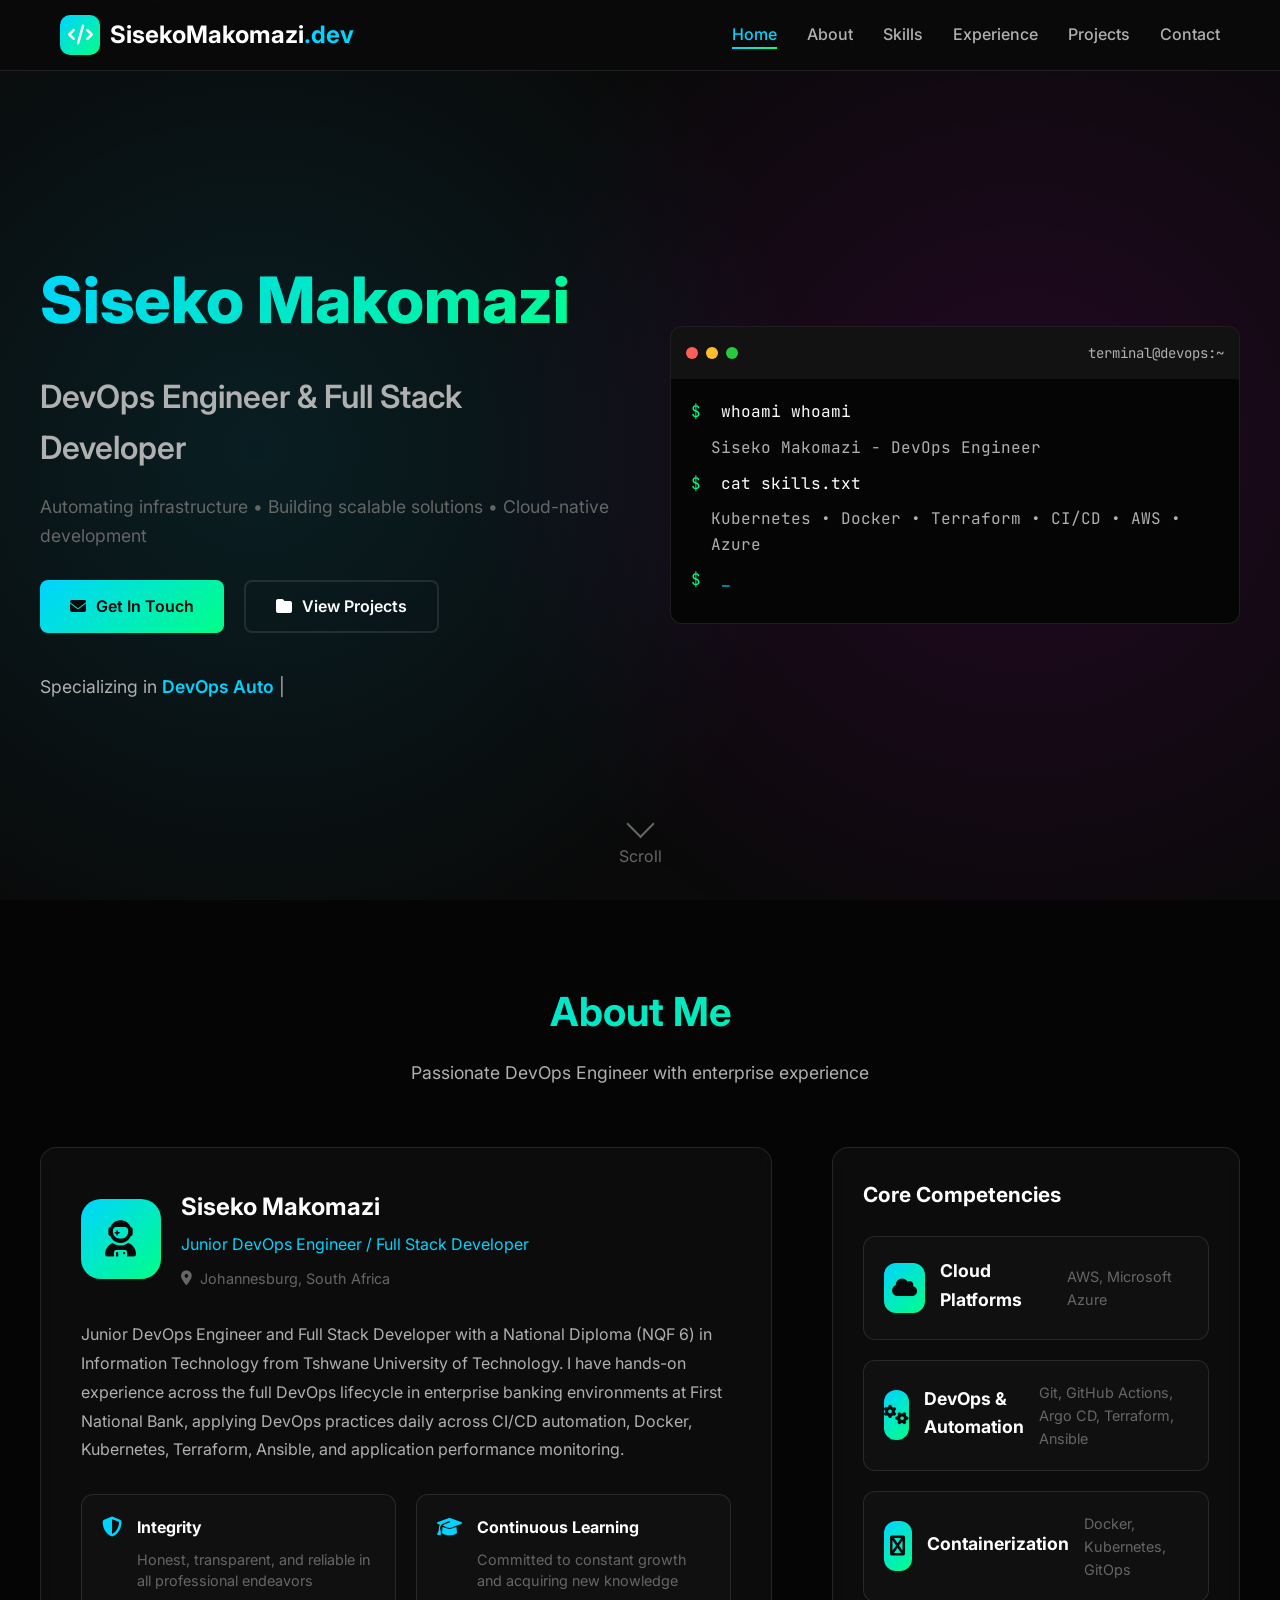
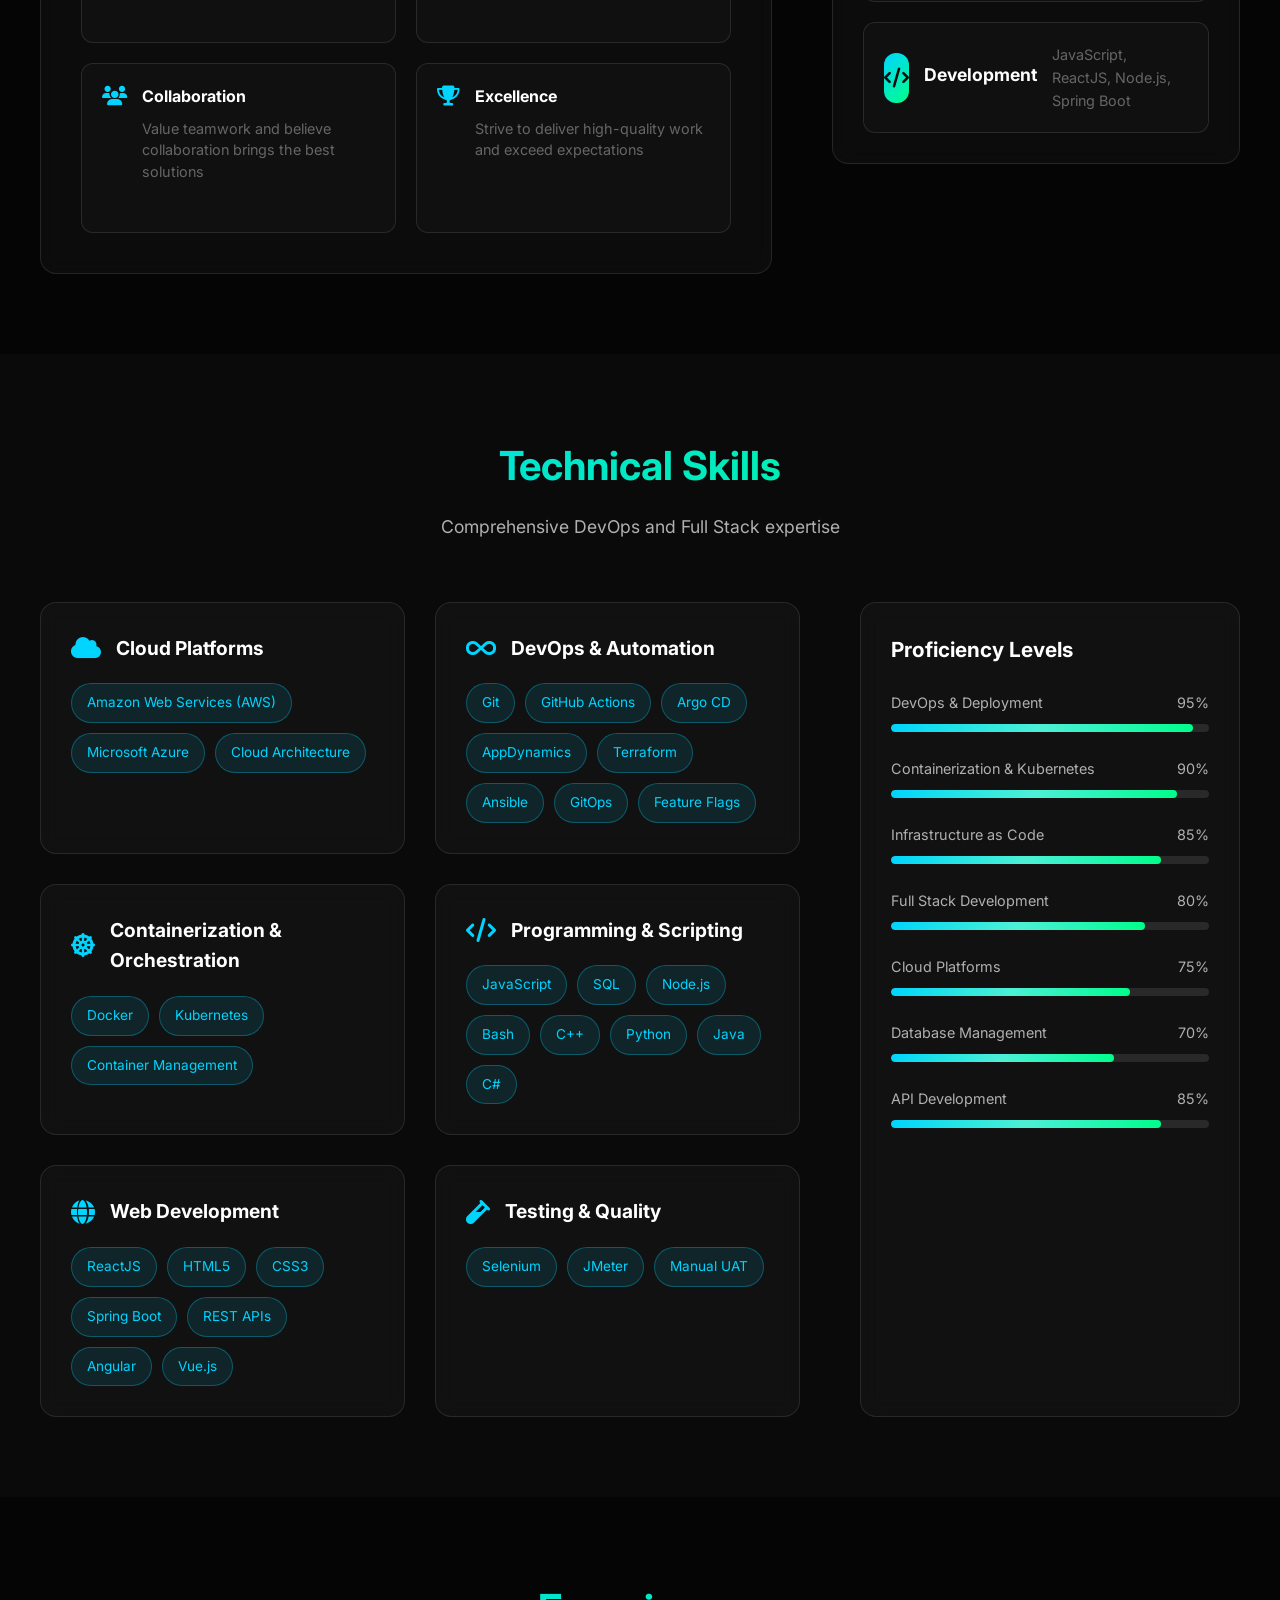
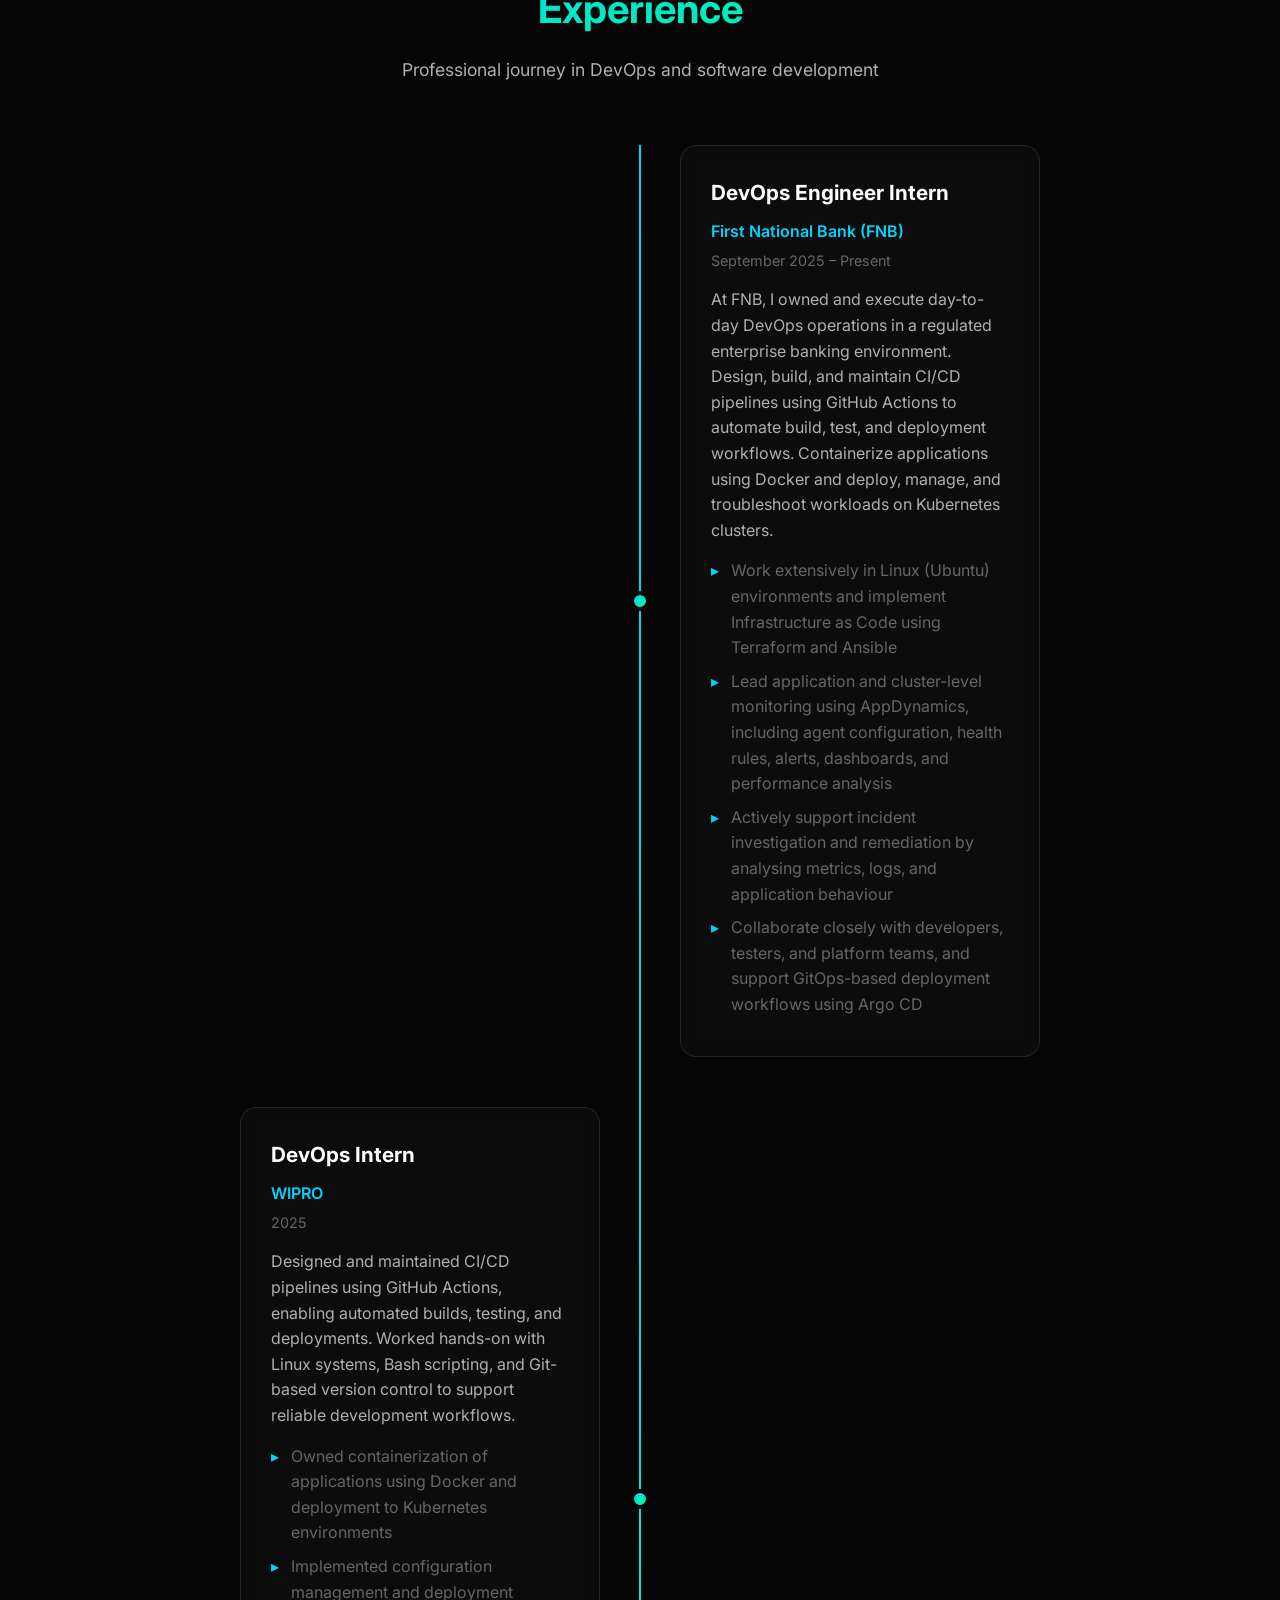
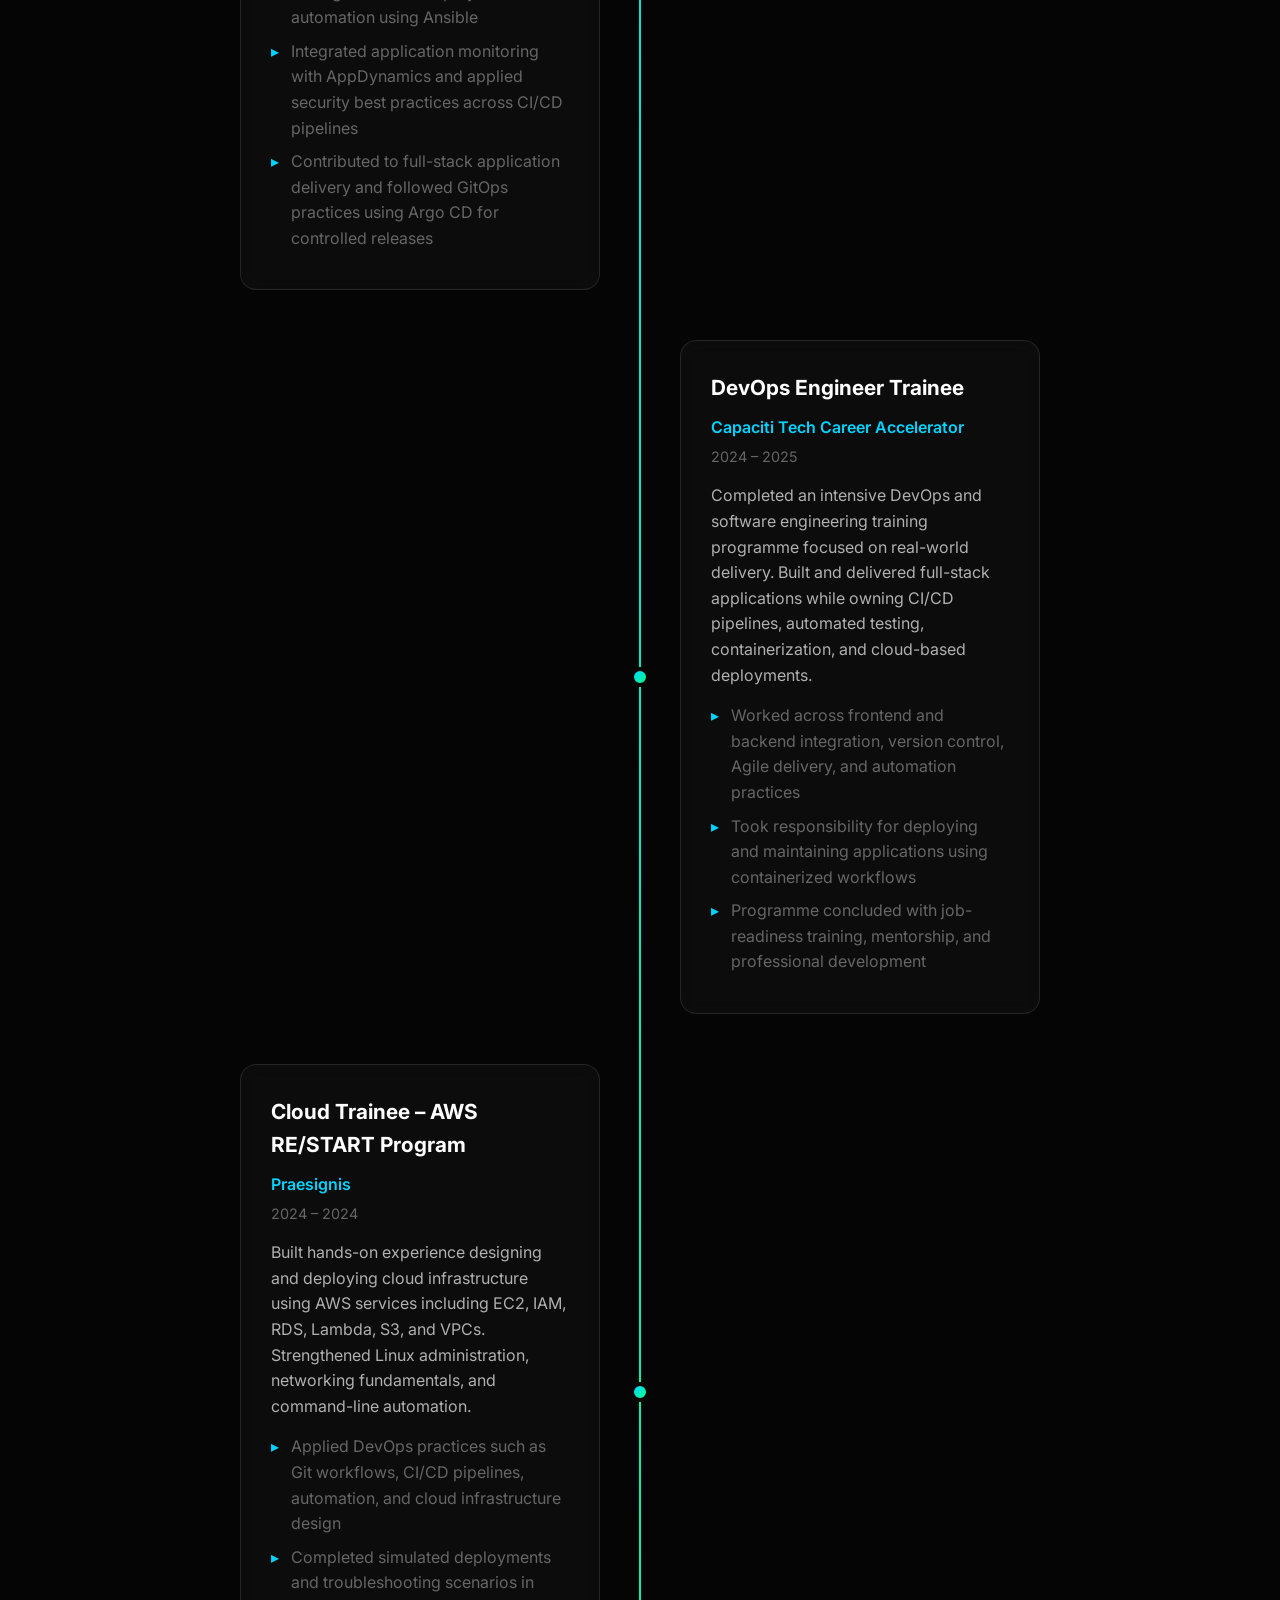
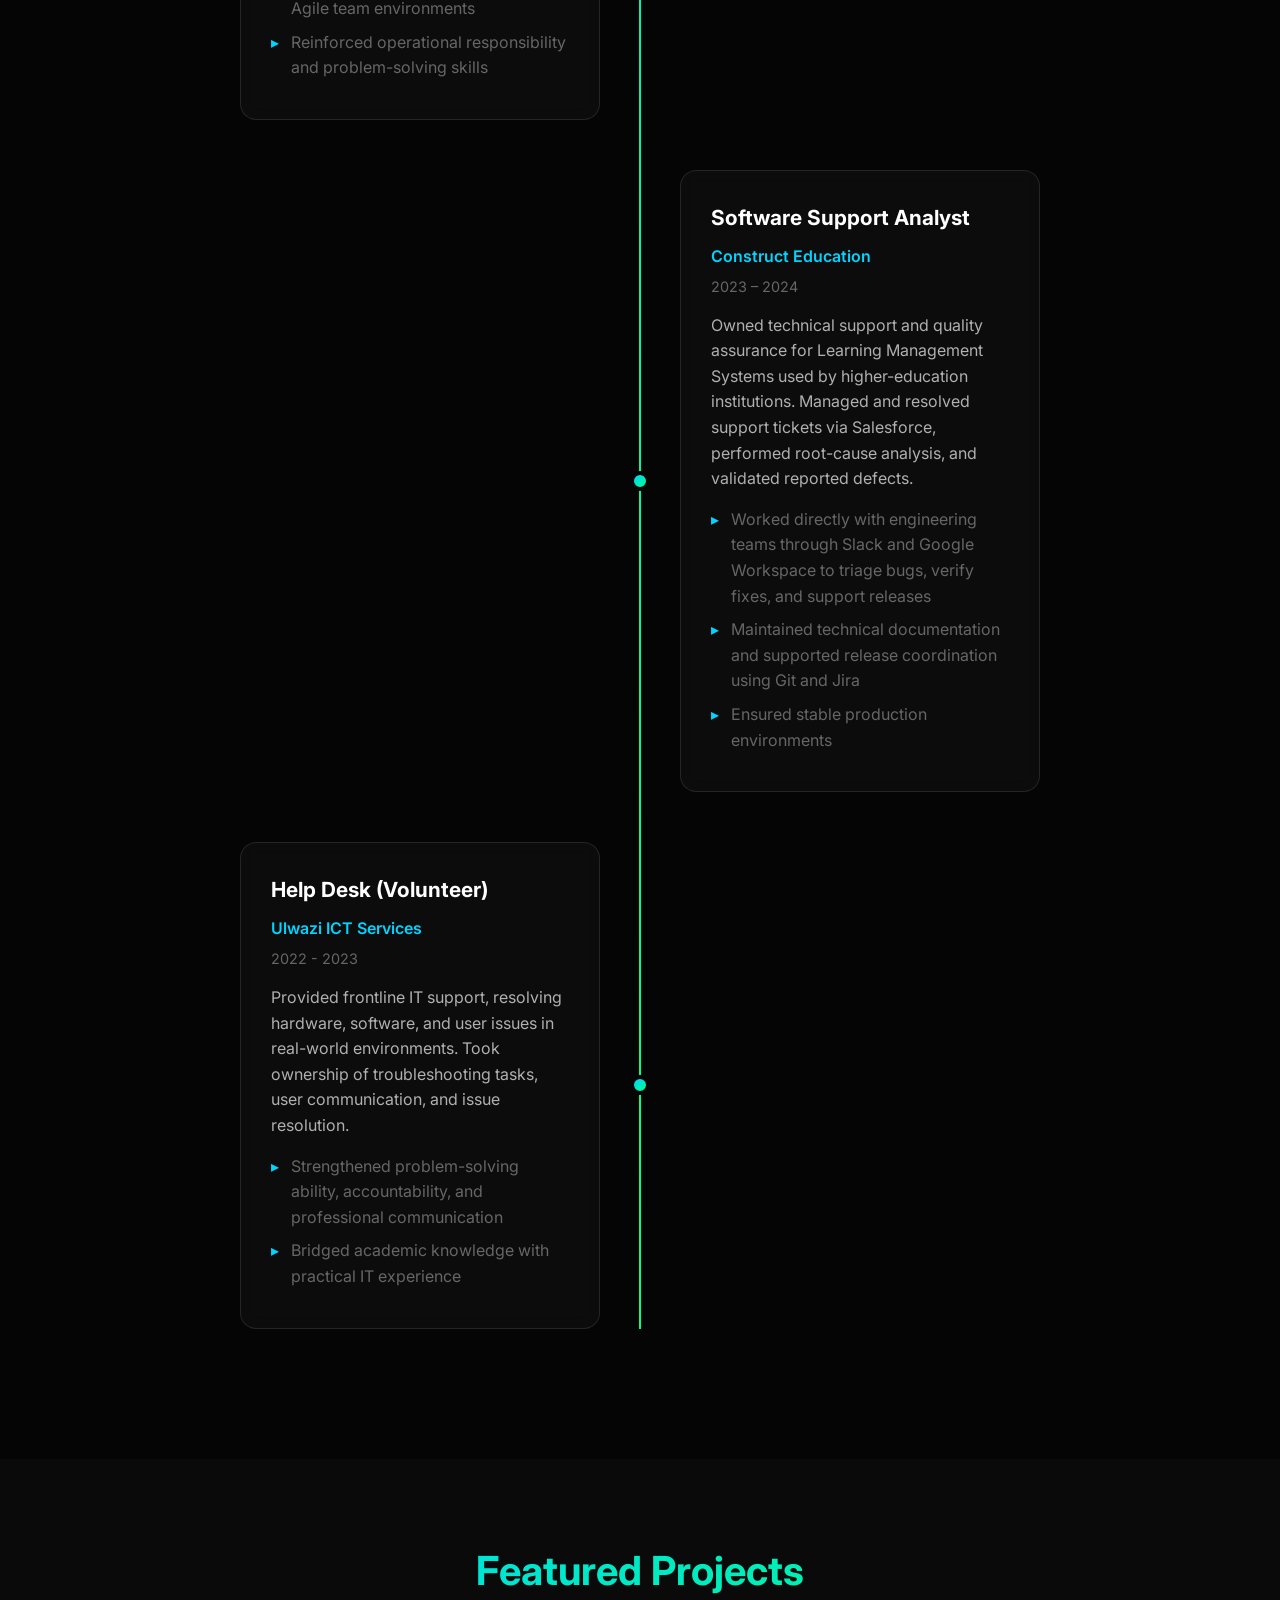
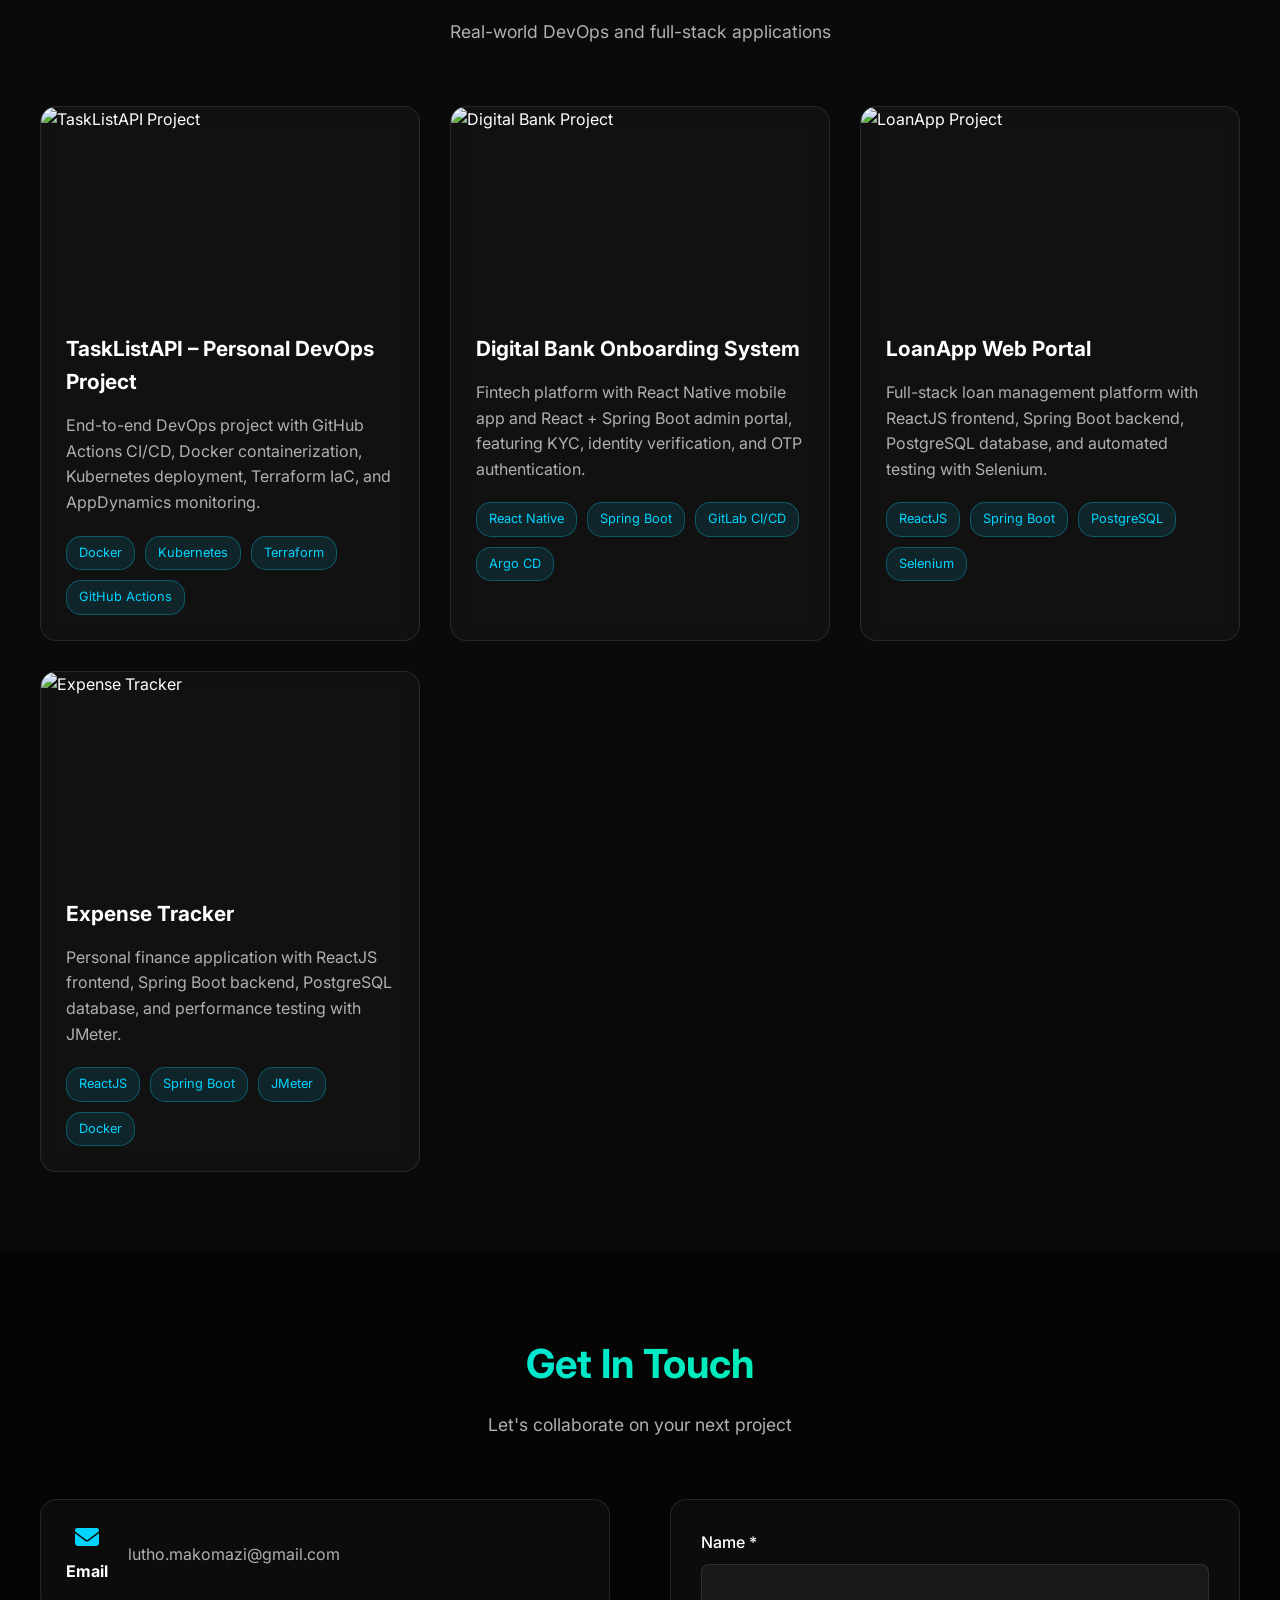
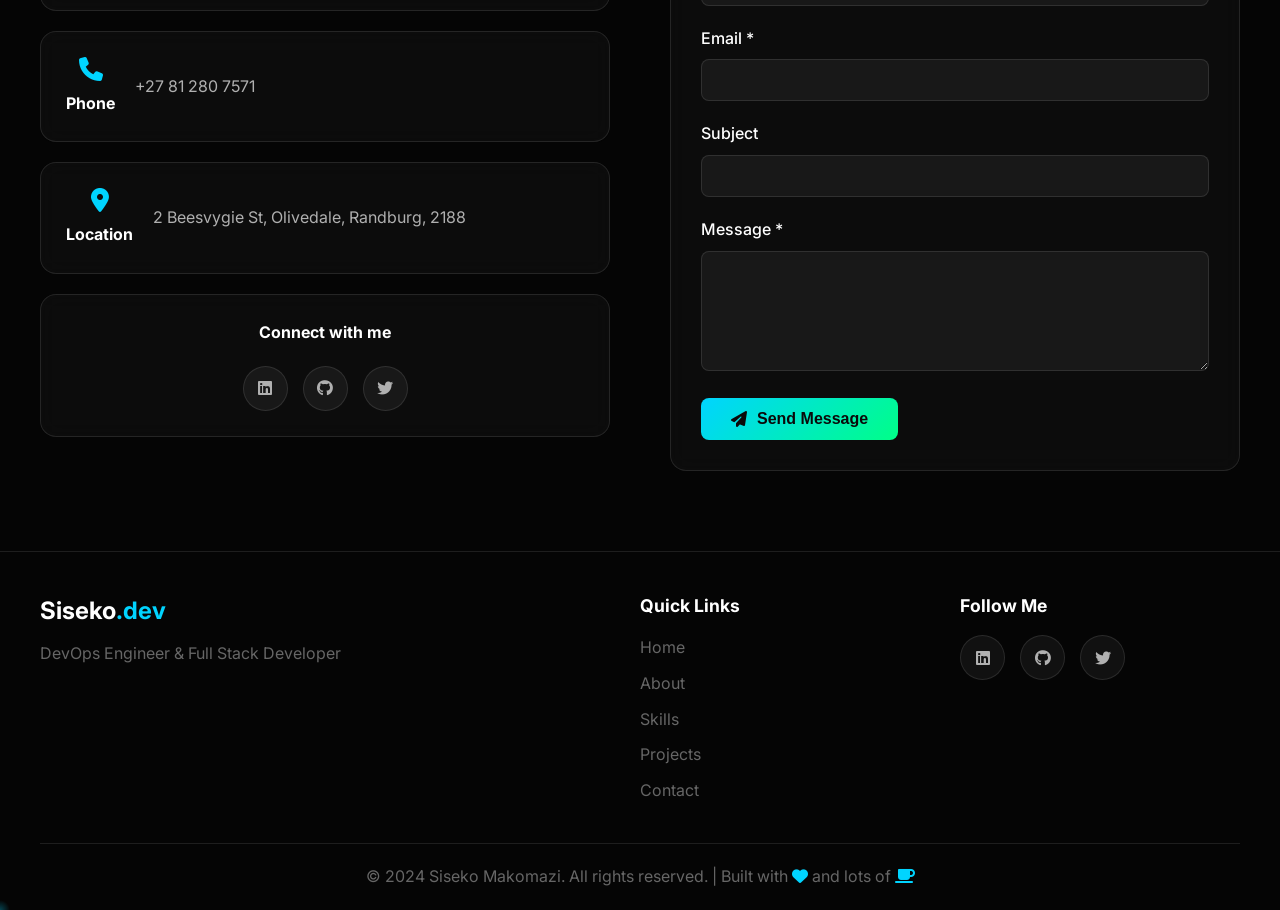
==== index.html @ 54a50cb9 "Add complete work history to experience section including all missing positions" ====
<!DOCTYPE html>
<html lang="en">
<head>
  <meta charset="utf-8">
  <meta name="viewport" content="width=device-width, initial-scale=1.0">
  <title>Siseko Makomazi - DevOps Engineer & Full Stack Developer</title>
  <link rel="stylesheet" href="https://necolas.github.io/normalize.css/7.0.0/normalize.css">
  <link href="https://cdnjs.cloudflare.com/ajax/libs/font-awesome/6.4.0/css/all.min.css" rel="stylesheet">
  <link href="https://unpkg.com/aos@2.3.1/dist/aos.css" rel="stylesheet">
  <link rel="stylesheet" type="text/css" href="style.css?v=2.0">
  <link rel="preconnect" href="https://fonts.googleapis.com">
  <link rel="preconnect" href="https://fonts.gstatic.com" crossorigin>
  <link href="https://fonts.googleapis.com/css2?family=Inter:wght@300;400;500;600;700;800&family=JetBrains+Mono:wght@400;600&display=swap" rel="stylesheet">
</head>

<body style="background-color: #0a0a0a; color: #ffffff;">
  <!-- Loading Screen -->
  <div class="loading-screen" id="loadingScreen">
    <div class="loader"></div>
    <p>Initializing DevOps Environment...</p>
  </div>

  <!-- Particle Background -->
  <div class="particles" id="particles"></div>

  <!-- Navigation -->
  <nav class="navbar" id="navbar">
    <div class="nav-container">
      <div class="logo">
        <div class="logo-icon">
          <i class="fas fa-code"></i>
        </div>
        <h2>SisekoMakomazi<span class="accent">.dev</span></h2>
      </div>
      <ul class="nav-menu">
        <li class="nav-item"><a href="#home" class="nav-link active">Home</a></li>
        <li class="nav-item"><a href="#about" class="nav-link">About</a></li>
        <li class="nav-item"><a href="#skills" class="nav-link">Skills</a></li>
        <li class="nav-item"><a href="#experience" class="nav-link">Experience</a></li>
        <li class="nav-item"><a href="#projects" class="nav-link">Projects</a></li>
        <li class="nav-item"><a href="#contact" class="nav-link">Contact</a></li>
      </ul>
      <div class="hamburger" id="hamburger">
        <span></span>
        <span></span>
        <span></span>
      </div>
    </div>
  </nav>

  <!-- Hero Section -->
  <section id="home" class="hero">
    <div class="hero-content">
      <div class="hero-text" data-aos="fade-up">
        <h1 class="glitch" data-text="Siseko Makomazi">Siseko Makomazi</h1>
        <h2>DevOps Engineer & Full Stack Developer</h2>
        <p class="hero-subtitle">Automating infrastructure • Building scalable solutions • Cloud-native development</p>
        <div class="hero-buttons">
          <a href="#contact" class="btn btn-primary">
            <i class="fas fa-envelope"></i> Get In Touch
          </a>
          <a href="#projects" class="btn btn-secondary">
            <i class="fas fa-folder"></i> View Projects
          </a>
        </div>
        <div class="typing-text">
          <span>Specializing in </span>
          <span class="typed-text"></span>
          <span class="cursor">|</span>
        </div>
      </div>
      <div class="hero-visual" data-aos="fade-left" data-aos-delay="200">
        <div class="terminal">
          <div class="terminal-header">
            <div class="terminal-buttons">
              <span class="btn-close"></span>
              <span class="btn-minimize"></span>
              <span class="btn-maximize"></span>
            </div>
            <div class="terminal-title">terminal@devops:~</div>
          </div>
          <div class="terminal-body">
            <div class="terminal-line">
              <span class="prompt">$</span> whoami
            </div>
            <div class="terminal-output">Siseko Makomazi - DevOps Engineer</div>
            <div class="terminal-line">
              <span class="prompt">$</span> cat skills.txt
            </div>
            <div class="terminal-output">Kubernetes • Docker • Terraform • CI/CD • AWS • Azure</div>
            <div class="terminal-line">
              <span class="prompt">$</span> <span class="typing-cursor">_</span>
            </div>
          </div>
        </div>
      </div>
    </div>
    <div class="scroll-indicator">
      <div class="scroll-arrow"></div>
      <span>Scroll</span>
    </div>
  </section>

  <!-- About Section -->
  <section id="about" class="about">
    <div class="container">
      <div class="section-header" data-aos="fade-up">
        <h2 class="section-title">About Me</h2>
        <p class="section-subtitle">Passionate DevOps Engineer with enterprise experience</p>
      </div>
      <div class="about-content">
        <div class="about-card" data-aos="fade-right">
          <div class="about-header">
            <div class="about-avatar">
              <i class="fas fa-user-astronaut"></i>
            </div>
            <div class="about-info">
              <h3>Siseko Makomazi</h3>
              <p class="title">Junior DevOps Engineer / Full Stack Developer</p>
              <div class="location">
                <i class="fas fa-map-marker-alt"></i>
                <span>Johannesburg, South Africa</span>
              </div>
            </div>
          </div>
          <div class="about-body">
            <p>Junior DevOps Engineer and Full Stack Developer with a National Diploma (NQF 6) in Information Technology from Tshwane University of Technology. I have hands-on experience across the full DevOps lifecycle in enterprise banking environments at First National Bank, applying DevOps practices daily across CI/CD automation, Docker, Kubernetes, Terraform, Ansible, and application performance monitoring.</p>
            <div class="values-grid">
              <div class="value-item">
                <i class="fas fa-shield-alt"></i>
                <div>
                  <h4>Integrity</h4>
                  <p>Honest, transparent, and reliable in all professional endeavors</p>
                </div>
              </div>
              <div class="value-item">
                <i class="fas fa-graduation-cap"></i>
                <div>
                  <h4>Continuous Learning</h4>
                  <p>Committed to constant growth and acquiring new knowledge</p>
                </div>
              </div>
              <div class="value-item">
                <i class="fas fa-users"></i>
                <div>
                  <h4>Collaboration</h4>
                  <p>Value teamwork and believe collaboration brings the best solutions</p>
                </div>
              </div>
              <div class="value-item">
                <i class="fas fa-trophy"></i>
                <div>
                  <h4>Excellence</h4>
                  <p>Strive to deliver high-quality work and exceed expectations</p>
                </div>
              </div>
            </div>
          </div>
        </div>
        <div class="skills-showcase" data-aos="fade-left">
          <h3>Core Competencies</h3>
          <div class="competency-grid">
            <div class="competency-item">
              <div class="competency-icon">
                <i class="fas fa-cloud"></i>
              </div>
              <h4>Cloud Platforms</h4>
              <p>AWS, Microsoft Azure</p>
            </div>
            <div class="competency-item">
              <div class="competency-icon">
                <i class="fas fa-cogs"></i>
              </div>
              <h4>DevOps & Automation</h4>
              <p>Git, GitHub Actions, Argo CD, Terraform, Ansible</p>
            </div>
            <div class="competency-item">
              <div class="competency-icon">
                <i class="fas fa-docker"></i>
              </div>
              <h4>Containerization</h4>
              <p>Docker, Kubernetes, GitOps</p>
            </div>
            <div class="competency-item">
              <div class="competency-icon">
                <i class="fas fa-code"></i>
              </div>
              <h4>Development</h4>
              <p>JavaScript, ReactJS, Node.js, Spring Boot</p>
            </div>
          </div>
        </div>
      </div>
    </div>
  </section>
  <!-- Skills Section -->
  <section id="skills" class="skills">
    <div class="container">
      <div class="section-header" data-aos="fade-up">
        <h2 class="section-title">Technical Skills</h2>
        <p class="section-subtitle">Comprehensive DevOps and Full Stack expertise</p>
      </div>
      <div class="skills-content">
        <div class="skills-categories">
          <div class="skill-category" data-aos="fade-up" data-aos-delay="100">
            <div class="category-header">
              <i class="fas fa-cloud"></i>
              <h3>Cloud Platforms</h3>
            </div>
            <div class="skill-tags">
              <span class="skill-tag">Amazon Web Services (AWS)</span>
              <span class="skill-tag">Microsoft Azure</span>
              <span class="skill-tag">Cloud Architecture</span>
            </div>
          </div>
          <div class="skill-category" data-aos="fade-up" data-aos-delay="200">
            <div class="category-header">
              <i class="fas fa-infinity"></i>
              <h3>DevOps & Automation</h3>
            </div>
            <div class="skill-tags">
              <span class="skill-tag">Git</span>
              <span class="skill-tag">GitHub Actions</span>
              <span class="skill-tag">Argo CD</span>
              <span class="skill-tag">AppDynamics</span>
              <span class="skill-tag">Terraform</span>
              <span class="skill-tag">Ansible</span>
              <span class="skill-tag">GitOps</span>
              <span class="skill-tag">Feature Flags</span>
            </div>
          </div>
          <div class="skill-category" data-aos="fade-up" data-aos-delay="300">
            <div class="category-header">
              <i class="fas fa-dharmachakra"></i>
              <h3>Containerization & Orchestration</h3>
            </div>
            <div class="skill-tags">
              <span class="skill-tag">Docker</span>
              <span class="skill-tag">Kubernetes</span>
              <span class="skill-tag">Container Management</span>
            </div>
          </div>
          <div class="skill-category" data-aos="fade-up" data-aos-delay="400">
            <div class="category-header">
              <i class="fas fa-code"></i>
              <h3>Programming & Scripting</h3>
            </div>
            <div class="skill-tags">
              <span class="skill-tag">JavaScript</span>
              <span class="skill-tag">SQL</span>
              <span class="skill-tag">Node.js</span>
              <span class="skill-tag">Bash</span>
              <span class="skill-tag">C++</span>
              <span class="skill-tag">Python</span>
              <span class="skill-tag">Java</span>
              <span class="skill-tag">C#</span>
            </div>
          </div>
          <div class="skill-category" data-aos="fade-up" data-aos-delay="500">
            <div class="category-header">
              <i class="fas fa-globe"></i>
              <h3>Web Development</h3>
            </div>
            <div class="skill-tags">
              <span class="skill-tag">ReactJS</span>
              <span class="skill-tag">HTML5</span>
              <span class="skill-tag">CSS3</span>
              <span class="skill-tag">Spring Boot</span>
              <span class="skill-tag">REST APIs</span>
              <span class="skill-tag">Angular</span>
              <span class="skill-tag">Vue.js</span>
            </div>
          </div>
          <div class="skill-category" data-aos="fade-up" data-aos-delay="600">
            <div class="category-header">
              <i class="fas fa-vial"></i>
              <h3>Testing & Quality</h3>
            </div>
            <div class="skill-tags">
              <span class="skill-tag">Selenium</span>
              <span class="skill-tag">JMeter</span>
              <span class="skill-tag">Manual UAT</span>
            </div>
          </div>
        </div>
        <div class="skills-progress" data-aos="fade-left">
          <h3>Proficiency Levels</h3>
          <div class="progress-item">
            <div class="progress-header">
              <span>DevOps & Deployment</span>
              <span>95%</span>
            </div>
            <div class="progress-bar">
              <div class="progress-fill" style="width: 95%"></div>
            </div>
          </div>
          <div class="progress-item">
            <div class="progress-header">
              <span>Containerization & Kubernetes</span>
              <span>90%</span>
            </div>
            <div class="progress-bar">
              <div class="progress-fill" style="width: 90%"></div>
            </div>
          </div>
          <div class="progress-item">
            <div class="progress-header">
              <span>Infrastructure as Code</span>
              <span>85%</span>
            </div>
            <div class="progress-bar">
              <div class="progress-fill" style="width: 85%"></div>
            </div>
          </div>
          <div class="progress-item">
            <div class="progress-header">
              <span>Full Stack Development</span>
              <span>80%</span>
            </div>
            <div class="progress-bar">
              <div class="progress-fill" style="width: 80%"></div>
            </div>
          </div>
          <div class="progress-item">
            <div class="progress-header">
              <span>Cloud Platforms</span>
              <span>75%</span>
            </div>
            <div class="progress-bar">
              <div class="progress-fill" style="width: 75%"></div>
            </div>
          </div>
          <div class="progress-item">
            <div class="progress-header">
              <span>Database Management</span>
              <span>70%</span>
            </div>
            <div class="progress-bar">
              <div class="progress-fill" style="width: 70%"></div>
            </div>
          </div>
          <div class="progress-item">
            <div class="progress-header">
              <span>API Development</span>
              <span>85%</span>
            </div>
            <div class="progress-bar">
              <div class="progress-fill" style="width: 85%"></div>
            </div>
          </div>
        </div>
      </div>
    </div>
  </section>

  <!-- Experience Section -->
  <section id="experience" class="experience">
    <div class="container">
      <div class="section-header" data-aos="fade-up">
        <h2 class="section-title">Experience</h2>
        <p class="section-subtitle">Professional journey in DevOps and software development</p>
      </div>
      <div class="timeline">
        <div class="timeline-item" data-aos="fade-right">
          <div class="timeline-dot"></div>
          <div class="timeline-content">
            <div class="timeline-header">
              <h3>DevOps Engineer Intern</h3>
              <span class="company">First National Bank (FNB)</span>
              <span class="duration">September 2025 – Present</span>
            </div>
            <p>At FNB, I owned and execute day-to-day DevOps operations in a regulated enterprise banking environment. Design, build, and maintain CI/CD pipelines using GitHub Actions to automate build, test, and deployment workflows. Containerize applications using Docker and deploy, manage, and troubleshoot workloads on Kubernetes clusters.</p>
            <ul>
              <li>Work extensively in Linux (Ubuntu) environments and implement Infrastructure as Code using Terraform and Ansible</li>
              <li>Lead application and cluster-level monitoring using AppDynamics, including agent configuration, health rules, alerts, dashboards, and performance analysis</li>
              <li>Actively support incident investigation and remediation by analysing metrics, logs, and application behaviour</li>
              <li>Collaborate closely with developers, testers, and platform teams, and support GitOps-based deployment workflows using Argo CD</li>
            </ul>
          </div>
        </div>
        <div class="timeline-item" data-aos="fade-left">
          <div class="timeline-dot"></div>
          <div class="timeline-content">
            <div class="timeline-header">
              <h3>DevOps Intern</h3>
              <span class="company">WIPRO</span>
              <span class="duration">2025</span>
            </div>
            <p>Designed and maintained CI/CD pipelines using GitHub Actions, enabling automated builds, testing, and deployments. Worked hands-on with Linux systems, Bash scripting, and Git-based version control to support reliable development workflows.</p>
            <ul>
              <li>Owned containerization of applications using Docker and deployment to Kubernetes environments</li>
              <li>Implemented configuration management and deployment automation using Ansible</li>
              <li>Integrated application monitoring with AppDynamics and applied security best practices across CI/CD pipelines</li>
              <li>Contributed to full-stack application delivery and followed GitOps practices using Argo CD for controlled releases</li>
            </ul>
          </div>
        </div>
        <div class="timeline-item" data-aos="fade-right">
          <div class="timeline-dot"></div>
          <div class="timeline-content">
            <div class="timeline-header">
              <h3>DevOps Engineer Trainee</h3>
              <span class="company">Capaciti Tech Career Accelerator</span>
              <span class="duration">2024 – 2025</span>
            </div>
            <p>Completed an intensive DevOps and software engineering training programme focused on real-world delivery. Built and delivered full-stack applications while owning CI/CD pipelines, automated testing, containerization, and cloud-based deployments.</p>
            <ul>
              <li>Worked across frontend and backend integration, version control, Agile delivery, and automation practices</li>
              <li>Took responsibility for deploying and maintaining applications using containerized workflows</li>
              <li>Programme concluded with job-readiness training, mentorship, and professional development</li>
            </ul>
          </div>
        </div>
        <div class="timeline-item" data-aos="fade-left">
          <div class="timeline-dot"></div>
          <div class="timeline-content">
            <div class="timeline-header">
              <h3>Cloud Trainee – AWS RE/START Program</h3>
              <span class="company">Praesignis</span>
              <span class="duration">2024 – 2024</span>
            </div>
            <p>Built hands-on experience designing and deploying cloud infrastructure using AWS services including EC2, IAM, RDS, Lambda, S3, and VPCs. Strengthened Linux administration, networking fundamentals, and command-line automation.</p>
            <ul>
              <li>Applied DevOps practices such as Git workflows, CI/CD pipelines, automation, and cloud infrastructure design</li>
              <li>Completed simulated deployments and troubleshooting scenarios in Agile team environments</li>
              <li>Reinforced operational responsibility and problem-solving skills</li>
            </ul>
          </div>
        </div>
        <div class="timeline-item" data-aos="fade-right">
          <div class="timeline-dot"></div>
          <div class="timeline-content">
            <div class="timeline-header">
              <h3>Software Support Analyst</h3>
              <span class="company">Construct Education</span>
              <span class="duration">2023 – 2024</span>
            </div>
            <p>Owned technical support and quality assurance for Learning Management Systems used by higher-education institutions. Managed and resolved support tickets via Salesforce, performed root-cause analysis, and validated reported defects.</p>
            <ul>
              <li>Worked directly with engineering teams through Slack and Google Workspace to triage bugs, verify fixes, and support releases</li>
              <li>Maintained technical documentation and supported release coordination using Git and Jira</li>
              <li>Ensured stable production environments</li>
            </ul>
          </div>
        </div>
        <div class="timeline-item" data-aos="fade-left">
          <div class="timeline-dot"></div>
          <div class="timeline-content">
            <div class="timeline-header">
              <h3>Help Desk (Volunteer)</h3>
              <span class="company">Ulwazi ICT Services</span>
              <span class="duration">2022 - 2023</span>
            </div>
            <p>Provided frontline IT support, resolving hardware, software, and user issues in real-world environments. Took ownership of troubleshooting tasks, user communication, and issue resolution.</p>
            <ul>
              <li>Strengthened problem-solving ability, accountability, and professional communication</li>
              <li>Bridged academic knowledge with practical IT experience</li>
            </ul>
          </div>
        </div>
      </div>
    </div>
  </section>

    <!-- Projects Section -->
  <section id="projects" class="projects">
    <div class="container">
      <div class="section-header" data-aos="fade-up">
        <h2 class="section-title">Featured Projects</h2>
        <p class="section-subtitle">Real-world DevOps and full-stack applications</p>
      </div>
      <div class="projects-grid">
        <div class="project-card" data-aos="fade-up" data-aos-delay="100">
          <div class="project-image">
            <div class="project-overlay">
              <div class="project-links">
                <a href="https://github.com/SLMakomazi" target="_blank" class="project-link">
                  <i class="fab fa-github"></i>
                </a>
                <a href="#" class="project-link">
                  <i class="fas fa-external-link-alt"></i>
                </a>
              </div>
            </div>
            <img src="https://images.unsplash.com/photo-1461749280684-dccba630e2f6?w=400" alt="TaskListAPI Project">
          </div>
          <div class="project-content">
            <h3>TaskListAPI – Personal DevOps Project</h3>
            <p>End-to-end DevOps project with GitHub Actions CI/CD, Docker containerization, Kubernetes deployment, Terraform IaC, and AppDynamics monitoring.</p>
            <div class="project-tech">
              <span class="tech-tag">Docker</span>
              <span class="tech-tag">Kubernetes</span>
              <span class="tech-tag">Terraform</span>
              <span class="tech-tag">GitHub Actions</span>
            </div>
          </div>
        </div>
        <div class="project-card" data-aos="fade-up" data-aos-delay="200">
          <div class="project-image">
            <div class="project-overlay">
              <div class="project-links">
                <a href="https://github.com/SLMakomazi" target="_blank" class="project-link">
                  <i class="fab fa-github"></i>
                </a>
                <a href="#" class="project-link">
                  <i class="fas fa-external-link-alt"></i>
                </a>
              </div>
            </div>
            <img src="https://images.unsplash.com/photo-1551288049-bebda4e38f71?w=400" alt="Digital Bank Project">
          </div>
          <div class="project-content">
            <h3>Digital Bank Onboarding System</h3>
            <p>Fintech platform with React Native mobile app and React + Spring Boot admin portal, featuring KYC, identity verification, and OTP authentication.</p>
            <div class="project-tech">
              <span class="tech-tag">React Native</span>
              <span class="tech-tag">Spring Boot</span>
              <span class="tech-tag">GitLab CI/CD</span>
              <span class="tech-tag">Argo CD</span>
            </div>
          </div>
        </div>
        <div class="project-card" data-aos="fade-up" data-aos-delay="300">
          <div class="project-image">
            <div class="project-overlay">
              <div class="project-links">
                <a href="https://github.com/SLMakomazi" target="_blank" class="project-link">
                  <i class="fab fa-github"></i>
                </a>
                <a href="#" class="project-link">
                  <i class="fas fa-external-link-alt"></i>
                </a>
              </div>
            </div>
            <img src="https://images.unsplash.com/photo-1556742049-0cfed4f6a45d?w=400" alt="LoanApp Project">
          </div>
          <div class="project-content">
            <h3>LoanApp Web Portal</h3>
            <p>Full-stack loan management platform with ReactJS frontend, Spring Boot backend, PostgreSQL database, and automated testing with Selenium.</p>
            <div class="project-tech">
              <span class="tech-tag">ReactJS</span>
              <span class="tech-tag">Spring Boot</span>
              <span class="tech-tag">PostgreSQL</span>
              <span class="tech-tag">Selenium</span>
            </div>
          </div>
        </div>
        <div class="project-card" data-aos="fade-up" data-aos-delay="400">
          <div class="project-image">
            <div class="project-overlay">
              <div class="project-links">
                <a href="https://github.com/SLMakomazi" target="_blank" class="project-link">
                  <i class="fab fa-github"></i>
                </a>
                <a href="#" class="project-link">
                  <i class="fas fa-external-link-alt"></i>
                </a>
              </div>
            </div>
            <img src="https://images.unsplash.com/photo-1554224155-6726b3ff858f?w=400" alt="Expense Tracker">
          </div>
          <div class="project-content">
            <h3>Expense Tracker</h3>
            <p>Personal finance application with ReactJS frontend, Spring Boot backend, PostgreSQL database, and performance testing with JMeter.</p>
            <div class="project-tech">
              <span class="tech-tag">ReactJS</span>
              <span class="tech-tag">Spring Boot</span>
              <span class="tech-tag">JMeter</span>
              <span class="tech-tag">Docker</span>
            </div>
          </div>
        </div>
      </div>
    </div>
  </section>
 
  <!-- Contact Section -->
  <section id="contact" class="contact">
    <div class="container">
      <div class="section-header" data-aos="fade-up">
        <h2 class="section-title">Get In Touch</h2>
        <p class="section-subtitle">Let's collaborate on your next project</p>
      </div>
      <div class="contact-content">
        <div class="contact-info" data-aos="fade-right">
          <div class="contact-card">
            <div class="contact-header">
              <i class="fas fa-envelope"></i>
              <h3>Email</h3>
            </div>
            <p>lutho.makomazi@gmail.com</p>
          </div>
          <div class="contact-card">
            <div class="contact-header">
              <i class="fas fa-phone"></i>
              <h3>Phone</h3>
            </div>
            <p>+27 81 280 7571</p>
          </div>
          <div class="contact-card">
            <div class="contact-header">
              <i class="fas fa-map-marker-alt"></i>
              <h3>Location</h3>
            </div>
            <p>2 Beesvygie St, Olivedale, Randburg, 2188</p>
          </div>
          <div class="social-links">
            <h4>Connect with me</h4>
            <div class="social-icons">
              <a href="https://www.linkedin.com/in/siseko-makomazi-24b99b16a" target="_blank" class="social-icon">
                <i class="fab fa-linkedin"></i>
              </a>
              <a href="https://github.com/SLMakomazi" target="_blank" class="social-icon">
                <i class="fab fa-github"></i>
              </a>
              <a href="https://twitter.com/SLMakomazi" target="_blank" class="social-icon">
                <i class="fab fa-twitter"></i>
              </a>
            </div>
          </div>
        </div>
        <div class="contact-form" data-aos="fade-left">
          <form id="contactForm">
            <div class="form-group">
              <label for="name">Name *</label>
              <input type="text" id="name" name="name" required>
            </div>
            <div class="form-group">
              <label for="email">Email *</label>
              <input type="email" id="email" name="email" required>
            </div>
            <div class="form-group">
              <label for="subject">Subject</label>
              <input type="text" id="subject" name="subject">
            </div>
            <div class="form-group">
              <label for="message">Message *</label>
              <textarea id="message" name="message" rows="5" required></textarea>
            </div>
            <button type="submit" class="btn btn-primary">
              <i class="fas fa-paper-plane"></i> Send Message
            </button>
          </form>
          <div id="formMessage" class="form-message"></div>
        </div>
      </div>
    </div>
  </section>
  
  <!-- Footer -->
  <footer class="footer">
    <div class="container">
      <div class="footer-content">
        <div class="footer-brand">
          <h3>Siseko<span class="accent">.dev</span></h3>
          <p>DevOps Engineer & Full Stack Developer</p>
        </div>
        <div class="footer-links">
          <h4>Quick Links</h4>
          <ul>
            <li><a href="#home">Home</a></li>
            <li><a href="#about">About</a></li>
            <li><a href="#skills">Skills</a></li>
            <li><a href="#projects">Projects</a></li>
            <li><a href="#contact">Contact</a></li>
          </ul>
        </div>
        <div class="footer-social">
          <h4>Follow Me</h4>
          <div class="social-icons">
            <a href="https://www.linkedin.com/in/siseko-makomazi-24b99b16a" target="_blank" class="social-icon">
              <i class="fab fa-linkedin"></i>
            </a>
            <a href="https://github.com/SLMakomazi" target="_blank" class="social-icon">
              <i class="fab fa-github"></i>
            </a>
            <a href="https://twitter.com/SLMakomazi" target="_blank" class="social-icon">
              <i class="fab fa-twitter"></i>
            </a>
          </div>
        </div>
      </div>
      <div class="footer-bottom">
        <p>&copy; 2024 Siseko Makomazi. All rights reserved. | Built with <i class="fas fa-heart"></i> and lots of <i class="fas fa-coffee"></i></p>
      </div>
    </div>
  </footer>

  <!-- Scripts -->
  <script src="https://unpkg.com/aos@2.3.1/dist/aos.js"></script>
  <script src="script.js?v=2.0"></script>
</body>
</html>
---- style.css ----
/* Modern Futuristic Portfolio CSS */

/* CSS Variables */
:root {
  --primary-color: #00d4ff;
  --secondary-color: #ff00ff;
  --accent-color: #00ff88;
  --dark-bg: #0a0a0a;
  --darker-bg: #050505;
  --card-bg: rgba(255, 255, 255, 0.03);
  --text-primary: #ffffff;
  --text-secondary: #b0b0b0;
  --text-muted: #666666;
  --border-color: rgba(255, 255, 255, 0.1);
  --gradient-1: linear-gradient(135deg, #667eea 0%, #764ba2 100%);
  --gradient-2: linear-gradient(135deg, #00d4ff 0%, #00ff88 100%);
  --gradient-3: linear-gradient(135deg, #ff00ff 0%, #00d4ff 100%);
}

/* Reset and Base Styles */
* {
  margin: 0;
  padding: 0;
  box-sizing: border-box;
}

html {
  scroll-behavior: smooth;
}

body {
  font-family: 'Inter', sans-serif;
  background-color: var(--dark-bg);
  color: var(--text-primary);
  line-height: 1.6;
  overflow-x: hidden;
}

/* Loading Screen */
.loading-screen {
  position: fixed;
  top: 0;
  left: 0;
  width: 100%;
  height: 100%;
  background: var(--darker-bg);
  display: flex;
  flex-direction: column;
  justify-content: center;
  align-items: center;
  z-index: 9999;
  transition: opacity 0.5s ease-out;
}

.loader {
  width: 50px;
  height: 50px;
  border: 3px solid var(--border-color);
  border-top: 3px solid var(--primary-color);
  border-radius: 50%;
  animation: spin 1s linear infinite;
  margin-bottom: 20px;
}

@keyframes spin {
  0% { transform: rotate(0deg); }
  100% { transform: rotate(360deg); }
}

/* Particle Background */
.particles {
  position: fixed;
  top: 0;
  left: 0;
  width: 100%;
  height: 100%;
  pointer-events: none;
  z-index: -1;
}

.particle {
  position: absolute;
  width: 2px;
  height: 2px;
  background: var(--primary-color);
  border-radius: 50%;
  animation: float 20s infinite linear;
  opacity: 0.5;
}

@keyframes float {
  0% {
    transform: translateY(100vh) translateX(0);
    opacity: 0;
  }
  10% {
    opacity: 0.5;
  }
  90% {
    opacity: 0.5;
  }
  100% {
    transform: translateY(-100vh) translateX(100px);
    opacity: 0;
  }
}

/* Navigation */
.navbar {
  position: fixed;
  top: 0;
  width: 100%;
  background: rgba(10, 10, 10, 0.95);
  backdrop-filter: blur(10px);
  border-bottom: 1px solid var(--border-color);
  z-index: 1000;
  transition: all 0.3s ease;
}

.nav-container {
  max-width: 1200px;
  margin: 0 auto;
  padding: 0 20px;
  display: flex;
  justify-content: space-between;
  align-items: center;
  height: 70px;
}

.logo {
  display: flex;
  align-items: center;
  gap: 10px;
}

.logo-icon {
  width: 40px;
  height: 40px;
  background: var(--gradient-2);
  border-radius: 10px;
  display: flex;
  align-items: center;
  justify-content: center;
  color: white;
  font-size: 20px;
}

.logo h2 {
  font-size: 24px;
  font-weight: 700;
  color: var(--text-primary);
}

.logo .accent {
  color: var(--primary-color);
}

.nav-menu {
  display: flex;
  list-style: none;
  gap: 30px;
}

.nav-link {
  color: var(--text-secondary);
  text-decoration: none;
  font-weight: 500;
  transition: all 0.3s ease;
  position: relative;
}

.nav-link:hover,
.nav-link.active {
  color: var(--primary-color);
}

.nav-link::after {
  content: '';
  position: absolute;
  bottom: -5px;
  left: 0;
  width: 0;
  height: 2px;
  background: var(--gradient-2);
  transition: width 0.3s ease;
}

.nav-link:hover::after,
.nav-link.active::after {
  width: 100%;
}

.hamburger {
  display: none;
  flex-direction: column;
  cursor: pointer;
}

.hamburger span {
  width: 25px;
  height: 3px;
  background: var(--text-primary);
  margin: 3px 0;
  transition: 0.3s;
}

/* Hero Section */
.hero {
  min-height: 100vh;
  display: flex;
  align-items: center;
  justify-content: center;
  padding: 100px 20px 50px;
  position: relative;
  background: radial-gradient(circle at 20% 50%, rgba(0, 212, 255, 0.1) 0%, transparent 50%),
              radial-gradient(circle at 80% 50%, rgba(255, 0, 255, 0.1) 0%, transparent 50%);
}

.hero-content {
  max-width: 1200px;
  display: grid;
  grid-template-columns: 1fr 1fr;
  gap: 60px;
  align-items: center;
}

.hero-text h1 {
  font-size: 4rem;
  font-weight: 800;
  margin-bottom: 20px;
  background: var(--gradient-2);
  -webkit-background-clip: text;
  -webkit-text-fill-color: transparent;
  background-clip: text;
}

.glitch {
  position: relative;
  color: var(--primary-color);
}

.glitch::before,
.glitch::after {
  content: attr(data-text);
  position: absolute;
  top: 0;
  left: 0;
  width: 100%;
  height: 100%;
}

.glitch::before {
  animation: glitch-1 0.5s infinite;
  color: var(--secondary-color);
  z-index: -1;
}

.glitch::after {
  animation: glitch-2 0.5s infinite;
  color: var(--accent-color);
  z-index: -2;
}

@keyframes glitch-1 {
  0%, 100% { clip-path: inset(0 0 0 0); }
  20% { clip-path: inset(20% 0 30% 0); transform: translate(-2px, 2px); }
  40% { clip-path: inset(50% 0 20% 0); transform: translate(2px, -2px); }
  60% { clip-path: inset(10% 0 60% 0); transform: translate(-2px, 0); }
  80% { clip-path: inset(80% 0 5% 0); transform: translate(1px, 0); }
}

@keyframes glitch-2 {
  0%, 100% { clip-path: inset(0 0 0 0); }
  20% { clip-path: inset(60% 0 10% 0); transform: translate(2px, -1px); }
  40% { clip-path: inset(20% 0 40% 0); transform: translate(-2px, 1px); }
  60% { clip-path: inset(30% 0 30% 0); transform: translate(1px, -1px); }
  80% { clip-path: inset(5% 0 80% 0); transform: translate(-1px, 2px); }
}

.hero-text h2 {
  font-size: 2rem;
  font-weight: 600;
  color: var(--text-secondary);
  margin-bottom: 20px;
}

.hero-subtitle {
  font-size: 1.1rem;
  color: var(--text-muted);
  margin-bottom: 30px;
}

.hero-buttons {
  display: flex;
  gap: 20px;
  margin-bottom: 40px;
}

.btn {
  padding: 12px 30px;
  border: none;
  border-radius: 8px;
  font-weight: 600;
  text-decoration: none;
  display: inline-flex;
  align-items: center;
  gap: 10px;
  transition: all 0.3s ease;
  cursor: pointer;
  font-size: 16px;
}

.btn-primary {
  background: var(--gradient-2);
  color: var(--dark-bg);
}

.btn-primary:hover {
  transform: translateY(-2px);
  box-shadow: 0 10px 30px rgba(0, 212, 255, 0.3);
}

.btn-secondary {
  background: transparent;
  color: var(--text-primary);
  border: 2px solid var(--border-color);
}

.btn-secondary:hover {
  border-color: var(--primary-color);
  color: var(--primary-color);
  transform: translateY(-2px);
}

.typing-text {
  font-size: 1.1rem;
  color: var(--text-secondary);
}

.typed-text {
  color: var(--primary-color);
  font-weight: 600;
}

.cursor {
  animation: blink 1s infinite;
}

@keyframes blink {
  0%, 50% { opacity: 1; }
  51%, 100% { opacity: 0; }
}

/* Terminal */
.terminal {
  background: var(--darker-bg);
  border: 1px solid var(--border-color);
  border-radius: 12px;
  overflow: hidden;
  font-family: 'JetBrains Mono', monospace;
}

.terminal-header {
  background: rgba(255, 255, 255, 0.05);
  padding: 15px;
  display: flex;
  align-items: center;
  justify-content: space-between;
}

.terminal-buttons {
  display: flex;
  gap: 8px;
}

.btn-close,
.btn-minimize,
.btn-maximize {
  width: 12px;
  height: 12px;
  border-radius: 50%;
}

.btn-close { background: #ff5f56; }
.btn-minimize { background: #ffbd2e; }
.btn-maximize { background: #27c93f; }

.terminal-title {
  color: var(--text-secondary);
  font-size: 14px;
}

.terminal-body {
  padding: 20px;
  max-height: 300px;
  overflow-y: auto;
}

.terminal-line {
  margin-bottom: 10px;
}

.prompt {
  color: var(--accent-color);
  margin-right: 10px;
}

.terminal-output {
  color: var(--text-secondary);
  margin-bottom: 10px;
  margin-left: 20px;
}

.typing-cursor {
  animation: blink 1s infinite;
  color: var(--primary-color);
}

/* Scroll Indicator */
.scroll-indicator {
  position: absolute;
  bottom: 30px;
  left: 50%;
  transform: translateX(-50%);
  text-align: center;
  color: var(--text-muted);
}

.scroll-arrow {
  width: 20px;
  height: 20px;
  border-right: 2px solid var(--text-muted);
  border-bottom: 2px solid var(--text-muted);
  transform: rotate(45deg);
  margin: 0 auto 10px;
  animation: bounce 2s infinite;
}

@keyframes bounce {
  0%, 20%, 50%, 80%, 100% { transform: rotate(45deg) translateY(0); }
  40% { transform: rotate(45deg) translateY(-10px); }
  60% { transform: rotate(45deg) translateY(-5px); }
}

/* Section Styles */
section {
  padding: 80px 20px;
  position: relative;
}

.container {
  max-width: 1200px;
  margin: 0 auto;
}

.section-header {
  text-align: center;
  margin-bottom: 60px;
}

.section-title {
  font-size: 2.5rem;
  font-weight: 700;
  margin-bottom: 15px;
  background: var(--gradient-2);
  -webkit-background-clip: text;
  -webkit-text-fill-color: transparent;
  background-clip: text;
}

.section-subtitle {
  font-size: 1.1rem;
  color: var(--text-secondary);
}

/* About Section */
.about {
  background: var(--darker-bg);
}

.about-content {
  display: grid;
  grid-template-columns: 2fr 1fr;
  gap: 60px;
  align-items: start;
}

.about-card {
  background: var(--card-bg);
  border: 1px solid var(--border-color);
  border-radius: 16px;
  padding: 40px;
  backdrop-filter: blur(10px);
}

.about-header {
  display: flex;
  align-items: center;
  gap: 20px;
  margin-bottom: 30px;
}

.about-avatar {
  width: 80px;
  height: 80px;
  background: var(--gradient-2);
  border-radius: 20px;
  display: flex;
  align-items: center;
  justify-content: center;
  font-size: 36px;
  color: var(--dark-bg);
}

.about-info h3 {
  font-size: 1.5rem;
  margin-bottom: 5px;
}

.about-info .title {
  color: var(--primary-color);
  margin-bottom: 10px;
}

.location {
  display: flex;
  align-items: center;
  gap: 8px;
  color: var(--text-muted);
  font-size: 0.9rem;
}

.about-body p {
  color: var(--text-secondary);
  margin-bottom: 30px;
  line-height: 1.8;
}

.values-grid {
  display: grid;
  grid-template-columns: 1fr 1fr;
  gap: 20px;
}

.value-item {
  display: flex;
  align-items: start;
  gap: 15px;
  padding: 20px;
  background: rgba(255, 255, 255, 0.02);
  border-radius: 12px;
  border: 1px solid var(--border-color);
}

.value-item i {
  color: var(--primary-color);
  font-size: 20px;
  margin-top: 2px;
}

.value-item h4 {
  font-size: 1rem;
  margin-bottom: 8px;
  color: var(--text-primary);
}

.value-item p {
  font-size: 0.9rem;
  color: var(--text-muted);
  line-height: 1.5;
}

.skills-showcase {
  background: var(--card-bg);
  border: 1px solid var(--border-color);
  border-radius: 16px;
  padding: 30px;
  backdrop-filter: blur(10px);
}

.skills-showcase h3 {
  font-size: 1.3rem;
  margin-bottom: 25px;
  color: var(--text-primary);
}

.competency-grid {
  display: grid;
  gap: 20px;
}

.competency-item {
  display: flex;
  align-items: center;
  gap: 15px;
  padding: 20px;
  background: rgba(255, 255, 255, 0.02);
  border-radius: 12px;
  border: 1px solid var(--border-color);
  transition: all 0.3s ease;
}

.competency-item:hover {
  transform: translateY(-2px);
  border-color: var(--primary-color);
}

.competency-icon {
  width: 50px;
  height: 50px;
  background: var(--gradient-2);
  border-radius: 12px;
  display: flex;
  align-items: center;
  justify-content: center;
  color: var(--dark-bg);
  font-size: 20px;
}

.competency-item h4 {
  font-size: 1.1rem;
  margin-bottom: 5px;
  color: var(--text-primary);
}

.competency-item p {
  font-size: 0.9rem;
  color: var(--text-muted);
}

/* Skills Section */
.skills {
  background: var(--dark-bg);
}

.skills-content {
  display: grid;
  grid-template-columns: 2fr 1fr;
  gap: 60px;
}

.skills-categories {
  display: grid;
  grid-template-columns: 1fr 1fr;
  gap: 30px;
}

.skill-category {
  background: var(--card-bg);
  border: 1px solid var(--border-color);
  border-radius: 16px;
  padding: 30px;
  backdrop-filter: blur(10px);
  transition: all 0.3s ease;
}

.skill-category:hover {
  transform: translateY(-5px);
  border-color: var(--primary-color);
}

.category-header {
  display: flex;
  align-items: center;
  gap: 15px;
  margin-bottom: 20px;
}

.category-header i {
  color: var(--primary-color);
  font-size: 24px;
}

.category-header h3 {
  font-size: 1.2rem;
  color: var(--text-primary);
}

.skill-tags {
  display: flex;
  flex-wrap: wrap;
  gap: 10px;
}

.skill-tag {
  background: rgba(0, 212, 255, 0.1);
  color: var(--primary-color);
  padding: 8px 15px;
  border-radius: 20px;
  font-size: 0.85rem;
  border: 1px solid rgba(0, 212, 255, 0.3);
  transition: all 0.3s ease;
}

.skill-tag:hover {
  background: rgba(0, 212, 255, 0.2);
  transform: scale(1.05);
}

.skills-progress {
  background: var(--card-bg);
  border: 1px solid var(--border-color);
  border-radius: 16px;
  padding: 30px;
  backdrop-filter: blur(10px);
}

.skills-progress h3 {
  font-size: 1.3rem;
  margin-bottom: 25px;
  color: var(--text-primary);
}

.progress-item {
  margin-bottom: 25px;
}

.progress-header {
  display: flex;
  justify-content: space-between;
  margin-bottom: 10px;
}

.progress-header span {
  color: var(--text-secondary);
  font-size: 0.9rem;
}

.progress-bar {
  height: 8px;
  background: rgba(255, 255, 255, 0.1);
  border-radius: 4px;
  overflow: hidden;
}

.progress-fill {
  height: 100%;
  background: var(--gradient-2);
  border-radius: 4px;
  transition: width 1s ease;
  position: relative;
}

.progress-fill::after {
  content: '';
  position: absolute;
  top: 0;
  left: 0;
  right: 0;
  bottom: 0;
  background: linear-gradient(90deg, transparent, rgba(255, 255, 255, 0.3), transparent);
  animation: shimmer 2s infinite;
}

@keyframes shimmer {
  0% { transform: translateX(-100%); }
  100% { transform: translateX(100%); }
}

/* Experience Section */
.experience {
  background: var(--darker-bg);
}

.timeline {
  position: relative;
  max-width: 800px;
  margin: 0 auto;
}

.timeline::before {
  content: '';
  position: absolute;
  left: 50%;
  top: 0;
  bottom: 0;
  width: 2px;
  background: var(--gradient-2);
  transform: translateX(-50%);
}

.timeline-item {
  position: relative;
  margin-bottom: 50px;
  display: flex;
  align-items: center;
}

.timeline-item:nth-child(odd) {
  flex-direction: row-reverse;
}

.timeline-dot {
  position: absolute;
  left: 50%;
  transform: translateX(-50%);
  width: 20px;
  height: 20px;
  background: var(--gradient-2);
  border-radius: 50%;
  border: 4px solid var(--darker-bg);
  z-index: 1;
}

.timeline-content {
  width: 45%;
  background: var(--card-bg);
  border: 1px solid var(--border-color);
  border-radius: 16px;
  padding: 30px;
  backdrop-filter: blur(10px);
  transition: all 0.3s ease;
}

.timeline-content:hover {
  transform: scale(1.02);
  border-color: var(--primary-color);
}

.timeline-header h3 {
  font-size: 1.3rem;
  margin-bottom: 10px;
  color: var(--text-primary);
}

.company {
  color: var(--primary-color);
  font-weight: 600;
  display: block;
  margin-bottom: 5px;
}

.duration {
  color: var(--text-muted);
  font-size: 0.9rem;
  display: block;
  margin-bottom: 15px;
}

.timeline-content p {
  color: var(--text-secondary);
  line-height: 1.6;
  margin-bottom: 15px;
}

.timeline-content ul {
  list-style: none;
}

.timeline-content li {
  color: var(--text-muted);
  margin-bottom: 8px;
  padding-left: 20px;
  position: relative;
}

.timeline-content li::before {
  content: '▸';
  position: absolute;
  left: 0;
  color: var(--primary-color);
}

/* Projects Section */
.projects {
  background: var(--dark-bg);
}

.projects-grid {
  display: grid;
  grid-template-columns: repeat(auto-fit, minmax(350px, 1fr));
  gap: 30px;
}

.project-card {
  background: var(--card-bg);
  border: 1px solid var(--border-color);
  border-radius: 16px;
  overflow: hidden;
  backdrop-filter: blur(10px);
  transition: all 0.3s ease;
}

.project-card:hover {
  transform: translateY(-10px);
  border-color: var(--primary-color);
}

.project-image {
  position: relative;
  height: 200px;
  overflow: hidden;
}

.project-image img {
  width: 100%;
  height: 100%;
  object-fit: cover;
  transition: transform 0.3s ease;
}

.project-card:hover .project-image img {
  transform: scale(1.1);
}

.project-overlay {
  position: absolute;
  top: 0;
  left: 0;
  right: 0;
  bottom: 0;
  background: rgba(0, 0, 0, 0.7);
  display: flex;
  align-items: center;
  justify-content: center;
  opacity: 0;
  transition: opacity 0.3s ease;
}

.project-card:hover .project-overlay {
  opacity: 1;
}

.project-links {
  display: flex;
  gap: 15px;
}

.project-link {
  width: 45px;
  height: 45px;
  background: rgba(255, 255, 255, 0.1);
  border: 1px solid rgba(255, 255, 255, 0.2);
  border-radius: 50%;
  display: flex;
  align-items: center;
  justify-content: center;
  color: var(--text-primary);
  text-decoration: none;
  transition: all 0.3s ease;
}

.project-link:hover {
  background: var(--primary-color);
  color: var(--dark-bg);
  transform: scale(1.1);
}

.project-content {
  padding: 25px;
}

.project-content h3 {
  font-size: 1.3rem;
  margin-bottom: 15px;
  color: var(--text-primary);
}

.project-content p {
  color: var(--text-secondary);
  line-height: 1.6;
  margin-bottom: 20px;
}

.project-tech {
  display: flex;
  flex-wrap: wrap;
  gap: 10px;
}

.tech-tag {
  background: rgba(0, 212, 255, 0.1);
  color: var(--primary-color);
  padding: 6px 12px;
  border-radius: 15px;
  font-size: 0.8rem;
  border: 1px solid rgba(0, 212, 255, 0.3);
}

/* Contact Section */
.contact {
  background: var(--darker-bg);
}

.contact-content {
  display: grid;
  grid-template-columns: 1fr 1fr;
  gap: 60px;
}

.contact-info {
  display: flex;
  flex-direction: column;
  gap: 20px;
}

.contact-card {
  background: var(--card-bg);
  border: 1px solid var(--border-color);
  border-radius: 16px;
  padding: 25px;
  backdrop-filter: blur(10px);
  display: flex;
  align-items: center;
  gap: 20px;
  transition: all 0.3s ease;
}

.contact-card:hover {
  transform: translateY(-3px);
  border-color: var(--primary-color);
}

.contact-header {
  display: flex;
  flex-direction: column;
  align-items: center;
  gap: 10px;
}

.contact-header i {
  color: var(--primary-color);
  font-size: 24px;
}

.contact-header h3 {
  font-size: 1rem;
  color: var(--text-primary);
  margin: 0;
}

.contact-card p {
  color: var(--text-secondary);
  margin: 0;
}

.social-links {
  background: var(--card-bg);
  border: 1px solid var(--border-color);
  border-radius: 16px;
  padding: 25px;
  backdrop-filter: blur(10px);
  text-align: center;
}

.social-links h4 {
  color: var(--text-primary);
  margin-bottom: 20px;
}

.social-icons {
  display: flex;
  justify-content: center;
  gap: 15px;
}

.social-icon {
  width: 45px;
  height: 45px;
  background: rgba(255, 255, 255, 0.05);
  border: 1px solid var(--border-color);
  border-radius: 50%;
  display: flex;
  align-items: center;
  justify-content: center;
  color: var(--text-secondary);
  text-decoration: none;
  transition: all 0.3s ease;
}

.social-icon:hover {
  background: var(--gradient-2);
  color: var(--dark-bg);
  transform: scale(1.1);
}

.contact-form {
  background: var(--card-bg);
  border: 1px solid var(--border-color);
  border-radius: 16px;
  padding: 30px;
  backdrop-filter: blur(10px);
}

.form-group {
  margin-bottom: 20px;
}

.form-group label {
  display: block;
  margin-bottom: 8px;
  color: var(--text-primary);
  font-weight: 500;
}

.form-group input,
.form-group textarea {
  width: 100%;
  padding: 12px 15px;
  background: rgba(255, 255, 255, 0.05);
  border: 1px solid var(--border-color);
  border-radius: 8px;
  color: var(--text-primary);
  font-family: inherit;
  transition: all 0.3s ease;
}

.form-group input:focus,
.form-group textarea:focus {
  outline: none;
  border-color: var(--primary-color);
  background: rgba(255, 255, 255, 0.08);
}

.form-group textarea {
  resize: vertical;
  min-height: 120px;
}

.form-message {
  margin-top: 15px;
  padding: 10px;
  border-radius: 8px;
  text-align: center;
  display: none;
}

.form-message.success {
  background: rgba(0, 255, 136, 0.1);
  color: var(--accent-color);
  border: 1px solid rgba(0, 255, 136, 0.3);
}

.form-message.error {
  background: rgba(255, 0, 0, 0.1);
  color: #ff4444;
  border: 1px solid rgba(255, 0, 0, 0.3);
}

/* Footer */
.footer {
  background: var(--darker-bg);
  border-top: 1px solid var(--border-color);
  padding: 40px 20px 20px;
}

.footer-content {
  max-width: 1200px;
  margin: 0 auto;
  display: grid;
  grid-template-columns: 2fr 1fr 1fr;
  gap: 40px;
  margin-bottom: 30px;
}

.footer-brand h3 {
  font-size: 1.5rem;
  margin-bottom: 10px;
}

.footer-brand .accent {
  color: var(--primary-color);
}

.footer-brand p {
  color: var(--text-muted);
}

.footer-links h4,
.footer-social h4 {
  color: var(--text-primary);
  margin-bottom: 15px;
  font-size: 1.1rem;
}

.footer-links ul {
  list-style: none;
}

.footer-links li {
  margin-bottom: 10px;
}

.footer-links a {
  color: var(--text-muted);
  text-decoration: none;
  transition: color 0.3s ease;
}

.footer-links a:hover {
  color: var(--primary-color);
}

.footer-social .social-icons {
  justify-content: flex-start;
}

.footer-bottom {
  max-width: 1200px;
  margin: 0 auto;
  padding-top: 20px;
  border-top: 1px solid var(--border-color);
  text-align: center;
  color: var(--text-muted);
}

.footer-bottom i {
  color: var(--primary-color);
}

/* Responsive Design */
@media (max-width: 768px) {
  .nav-menu {
    position: fixed;
    left: -100%;
    top: 70px;
    flex-direction: column;
    background: var(--darker-bg);
    width: 100%;
    text-align: center;
    transition: 0.3s;
    box-shadow: 0 10px 27px rgba(0, 0, 0, 0.05);
    padding: 20px 0;
  }

  .nav-menu.active {
    left: 0;
  }

  .hamburger {
    display: flex;
  }

  .hero-content {
    grid-template-columns: 1fr;
    text-align: center;
  }

  .hero-text h1 {
    font-size: 2.5rem;
  }

  .hero-buttons {
    justify-content: center;
  }

  .about-content,
  .skills-content,
  .contact-content {
    grid-template-columns: 1fr;
    gap: 40px;
  }

  .skills-categories {
    grid-template-columns: 1fr;
  }

  .values-grid {
    grid-template-columns: 1fr;
  }

  .timeline::before {
    left: 30px;
  }

  .timeline-item {
    flex-direction: row !important;
    margin-left: 60px;
  }

  .timeline-dot {
    left: 30px;
  }

  .timeline-content {
    width: 100%;
  }

  .projects-grid {
    grid-template-columns: 1fr;
  }

  .footer-content {
    grid-template-columns: 1fr;
    text-align: center;
  }

  .footer-social .social-icons {
    justify-content: center;
  }
}

@media (max-width: 480px) {
  .hero-text h1 {
    font-size: 2rem;
  }

  .section-title {
    font-size: 2rem;
  }

  .about-card,
  .skills-showcase,
  .skill-category,
  .skills-progress,
  .project-card,
  .contact-card,
  .contact-form,
  .social-links {
    padding: 20px;
  }
}
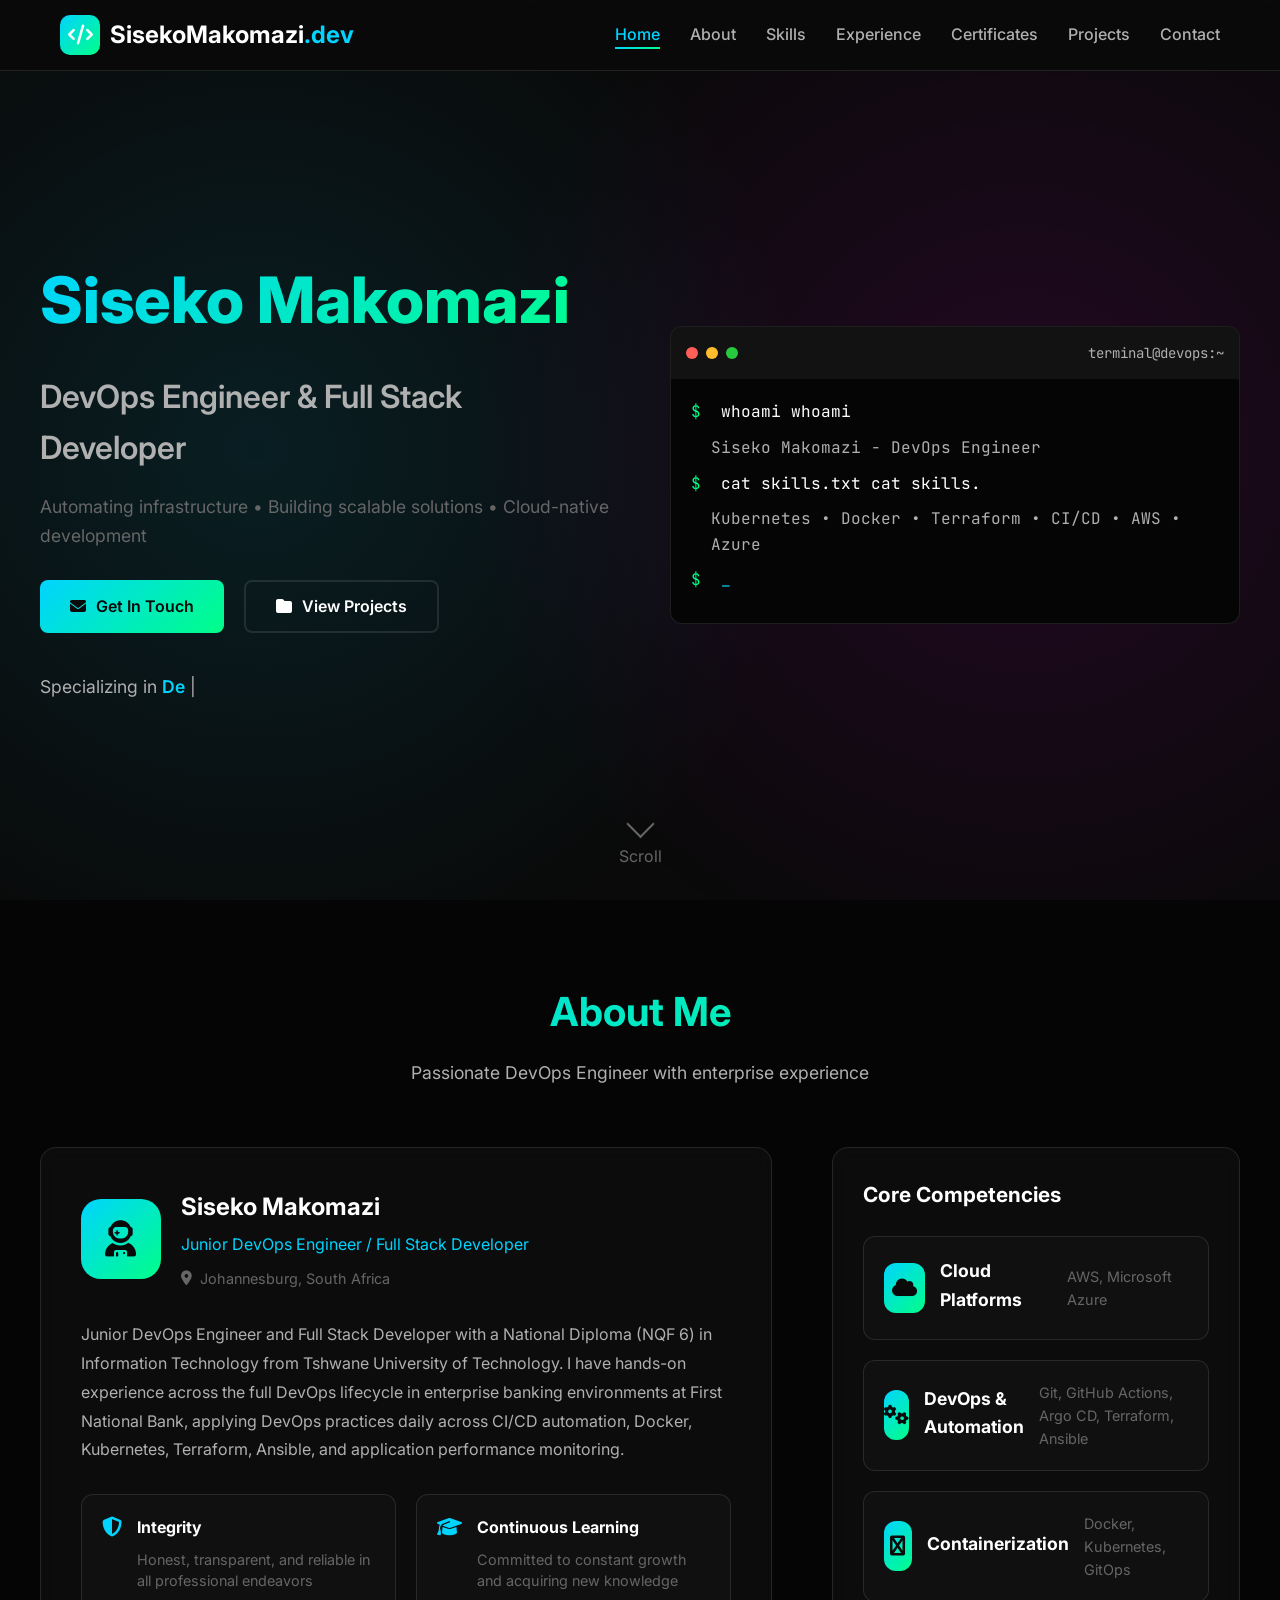
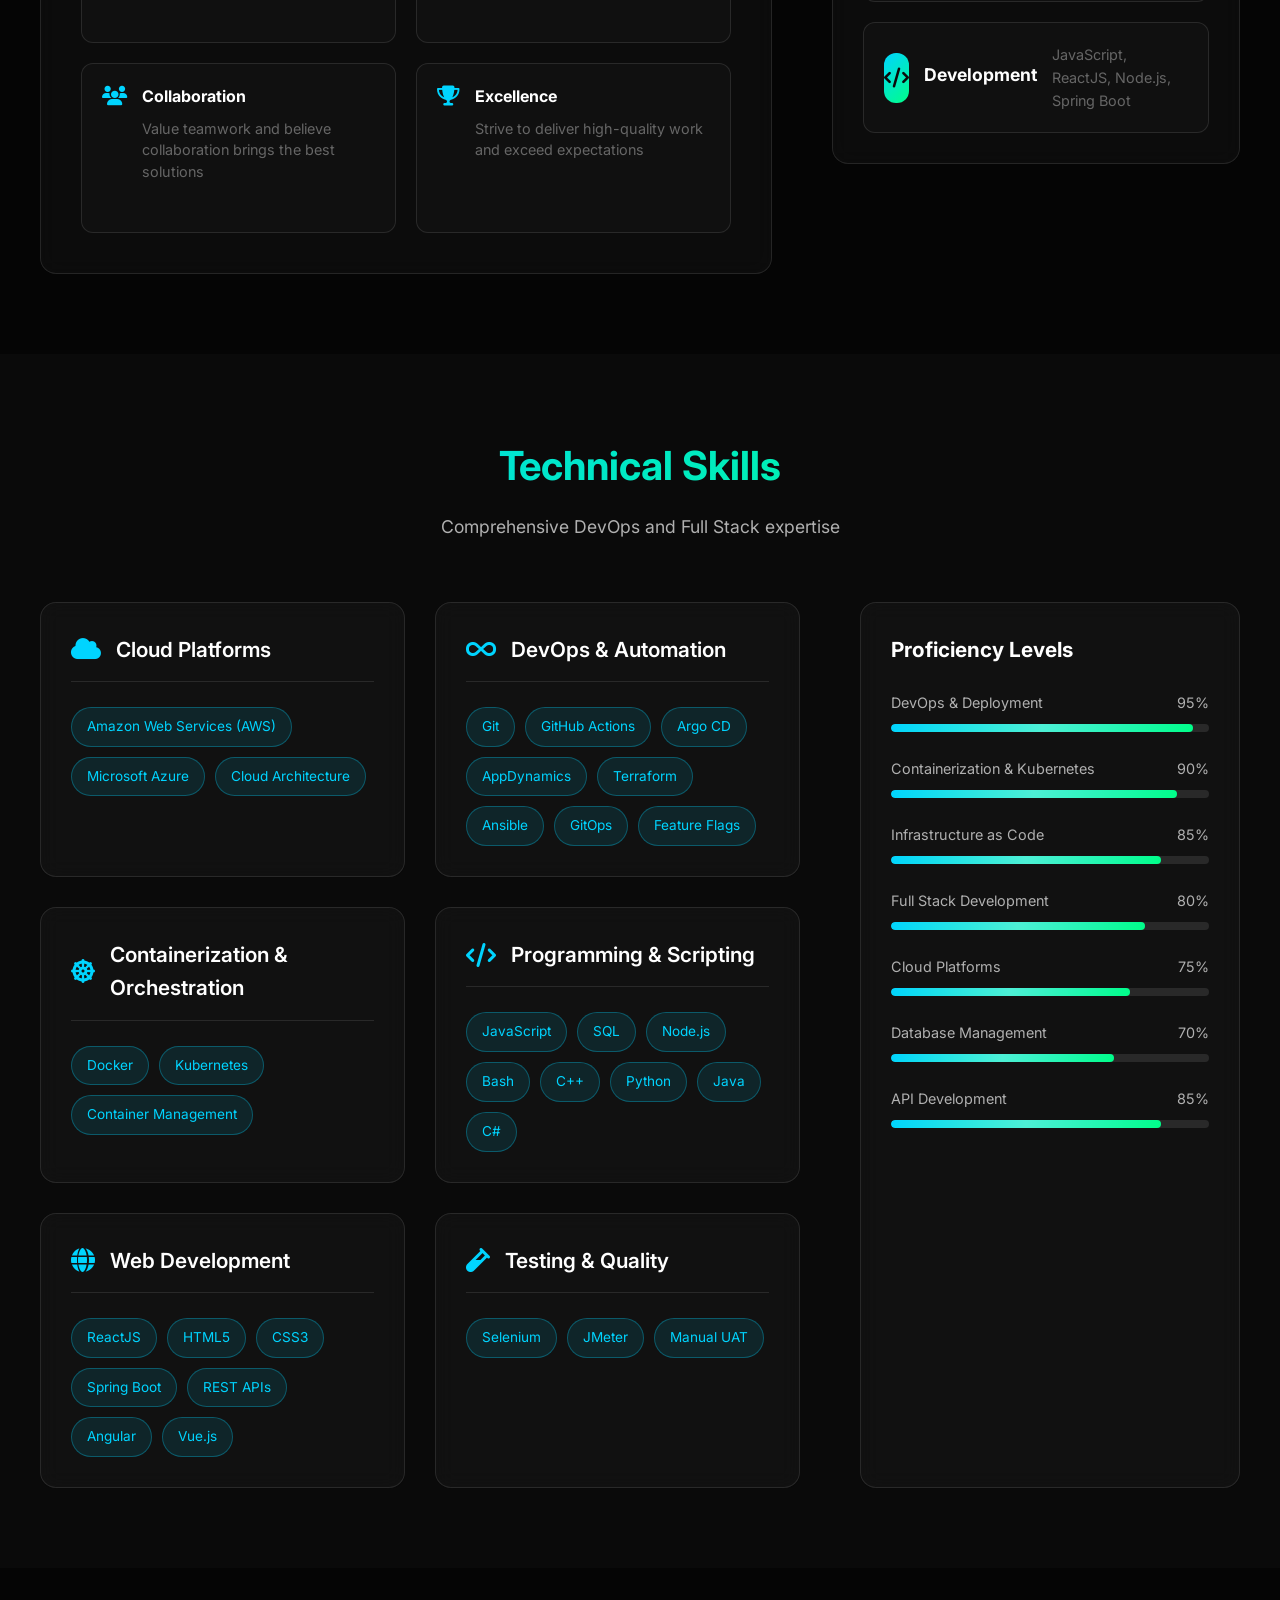
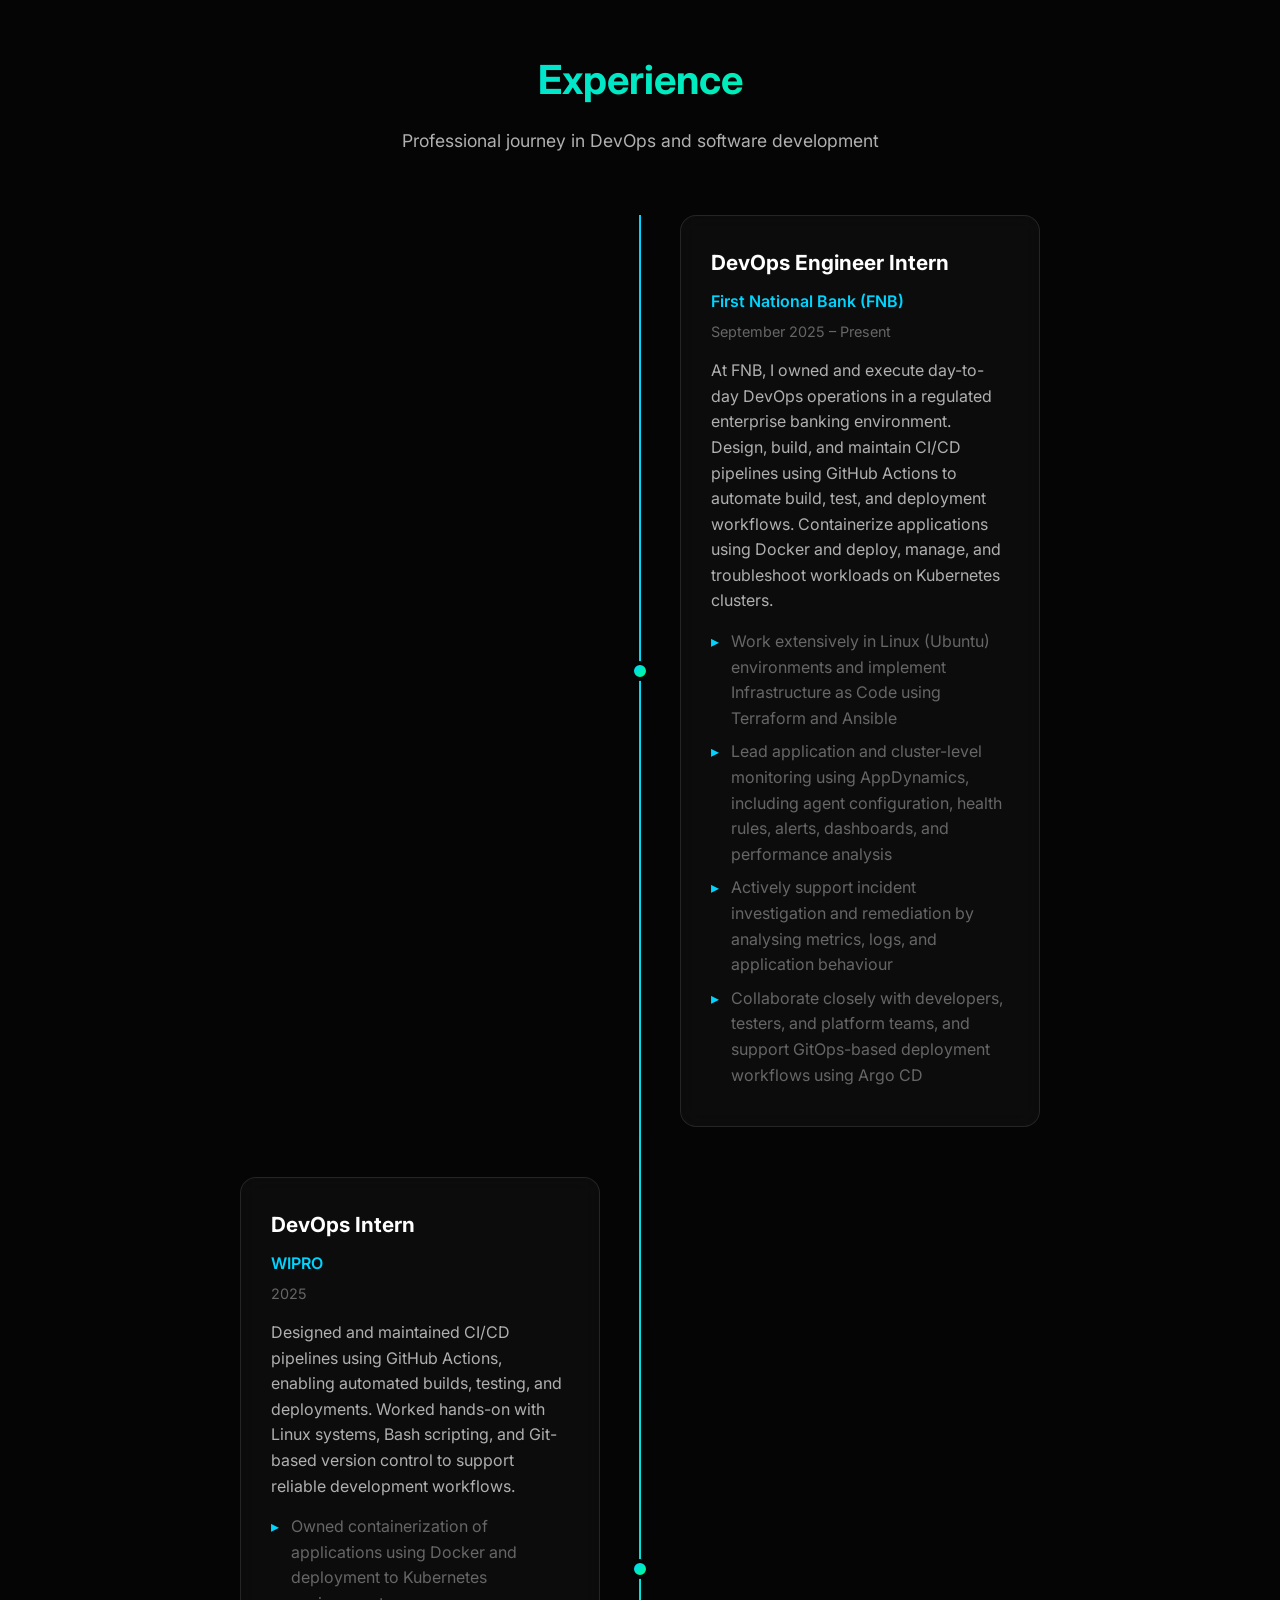
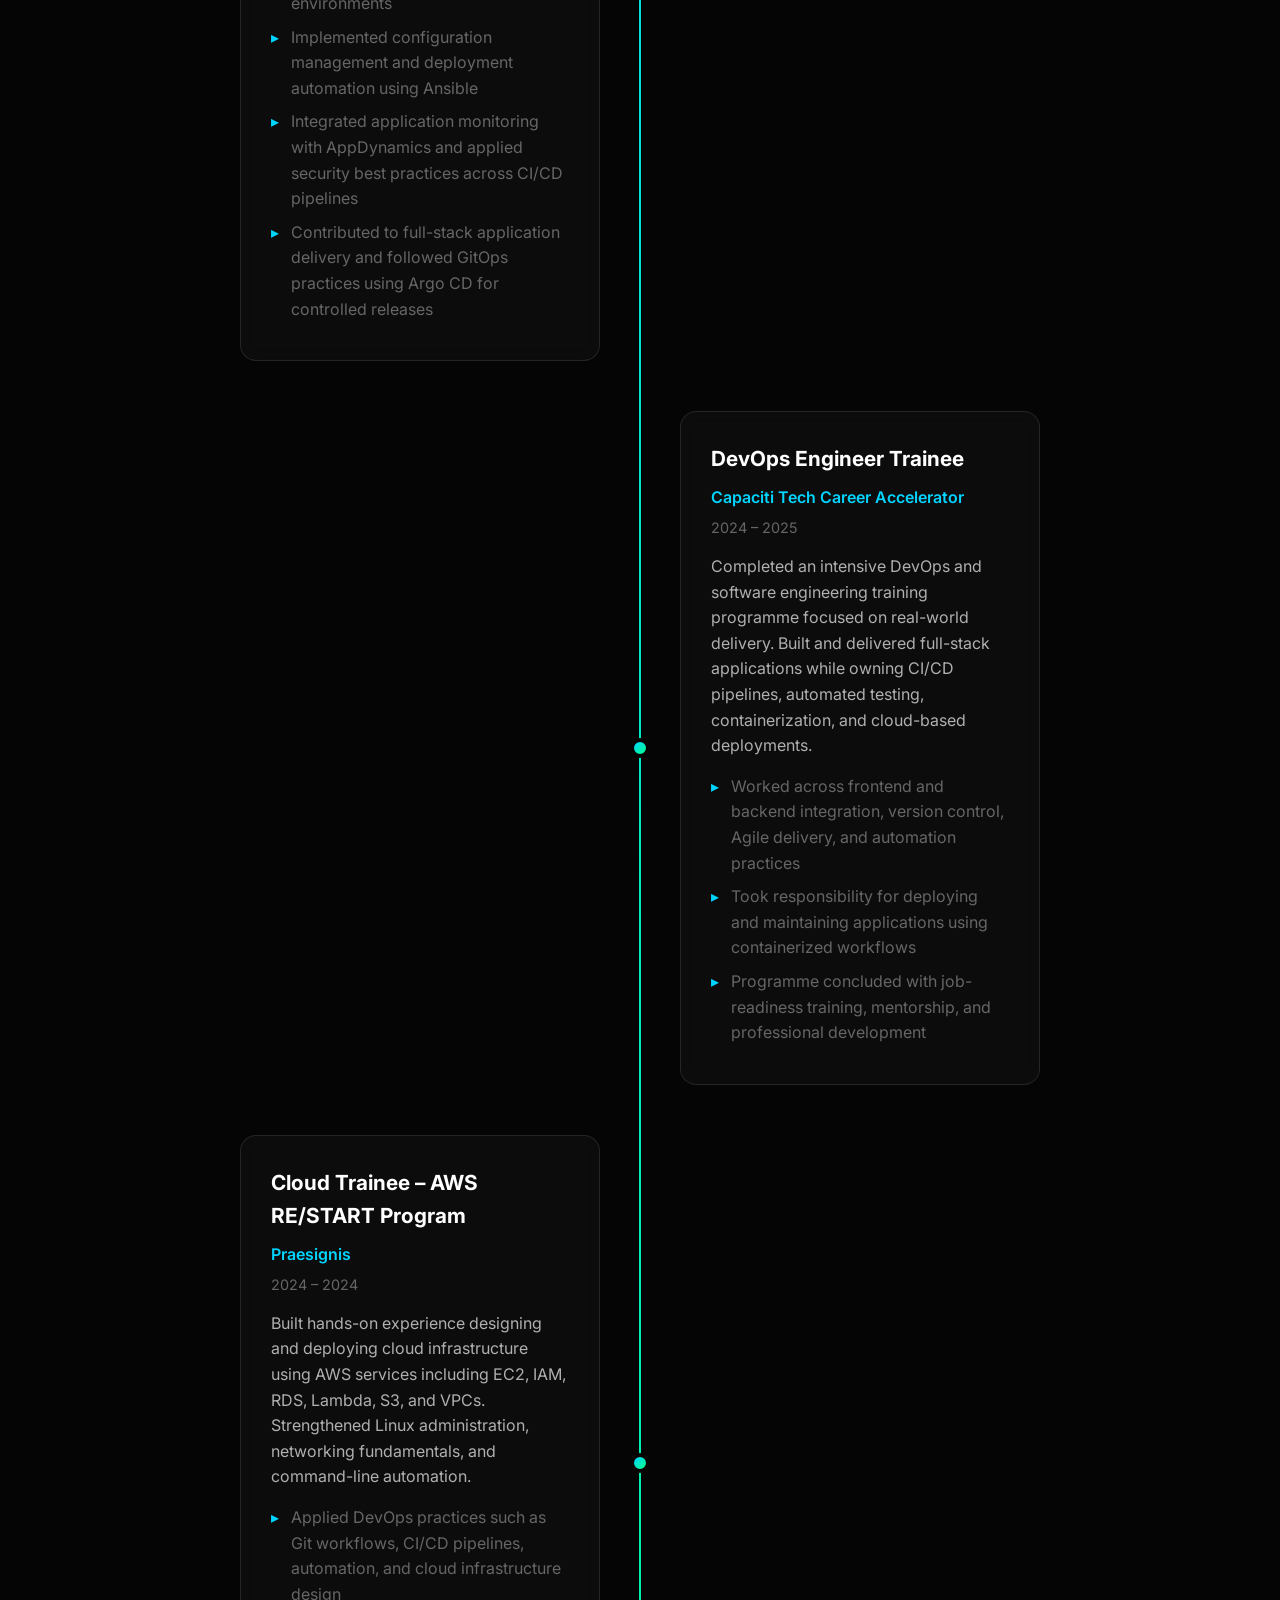
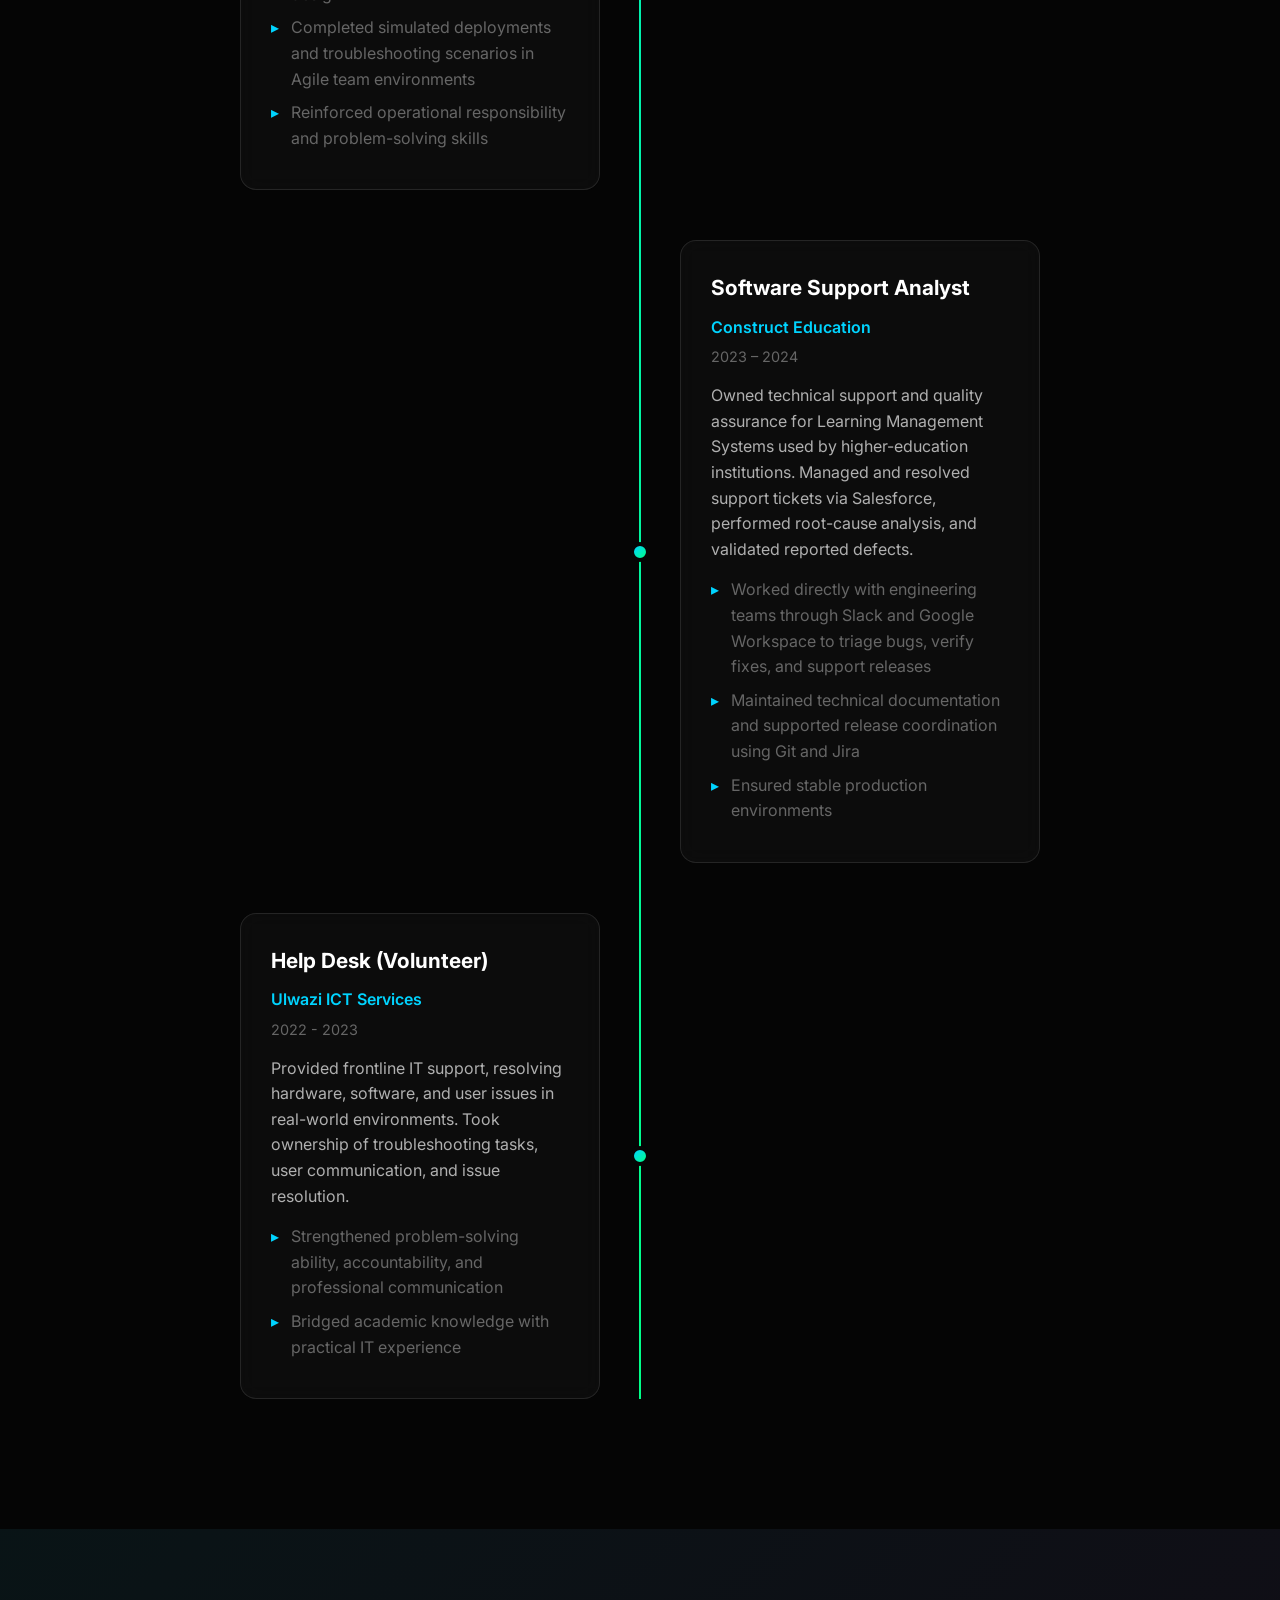
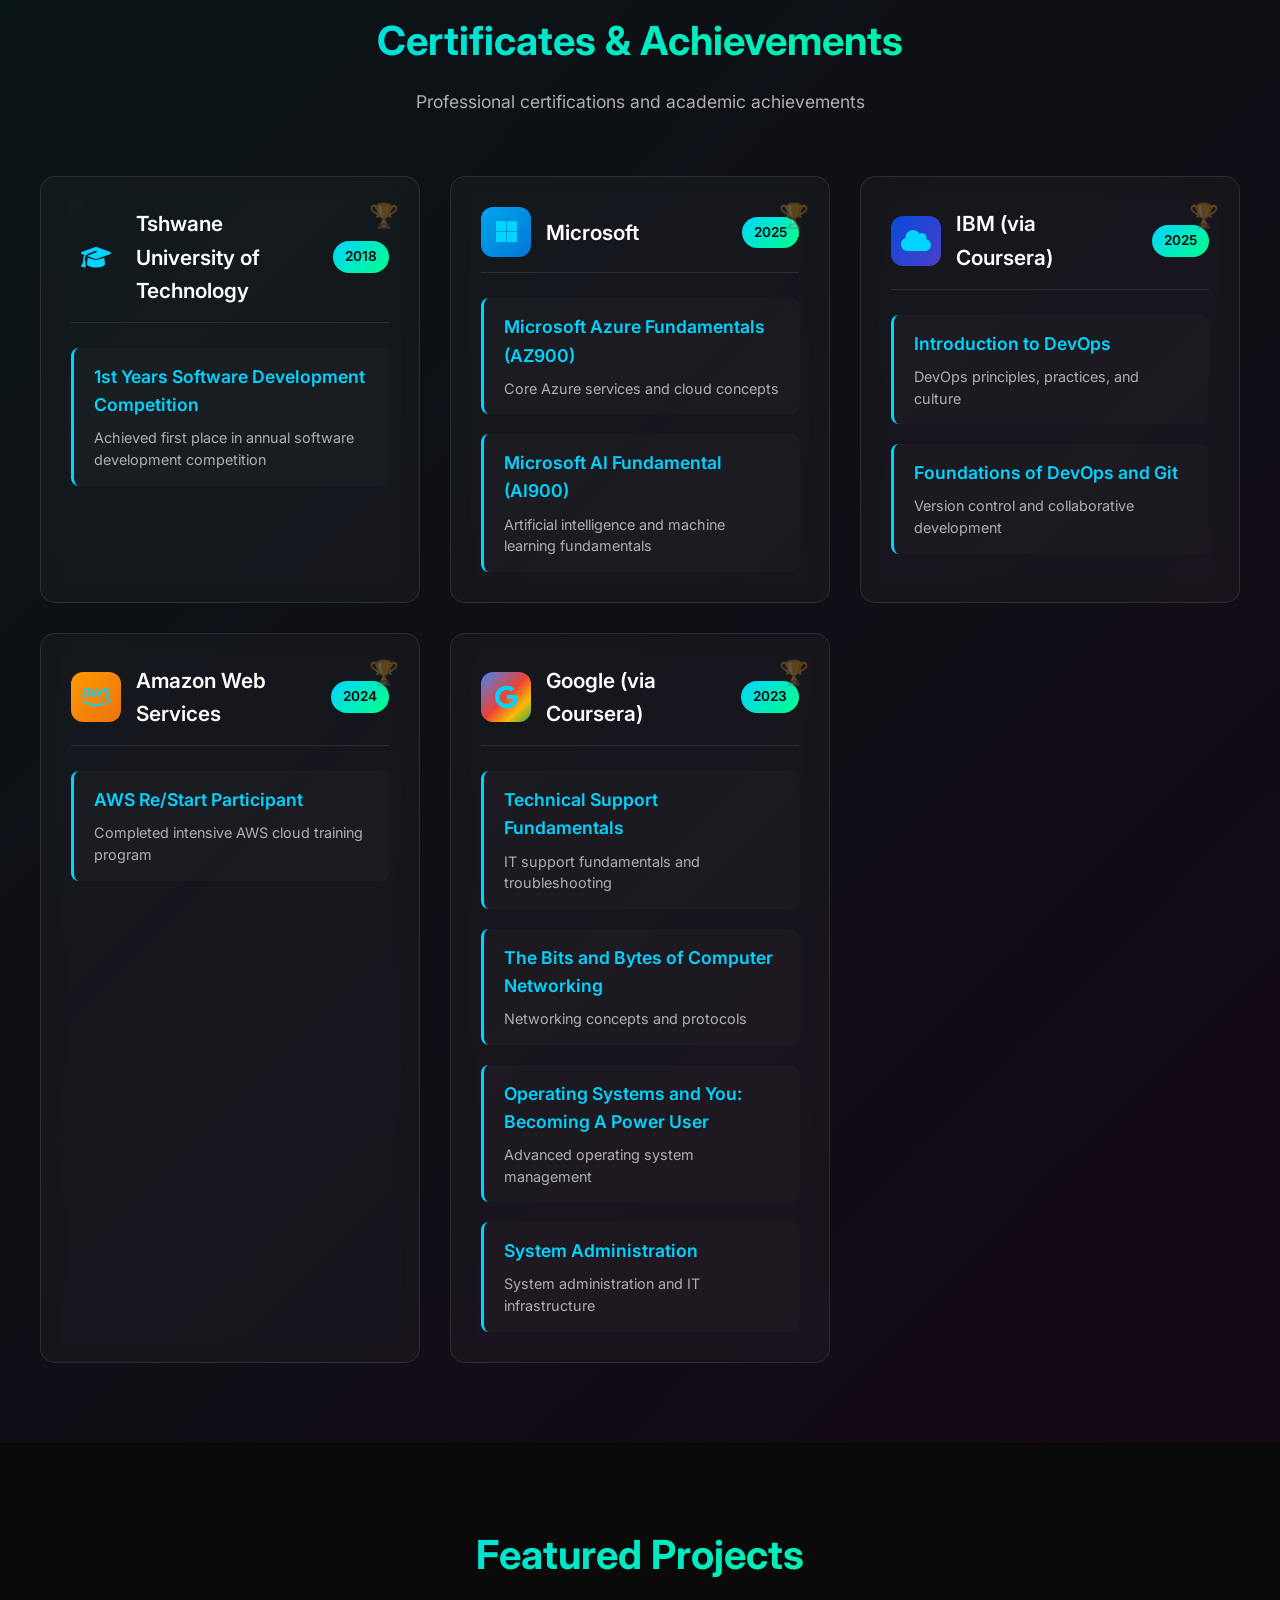
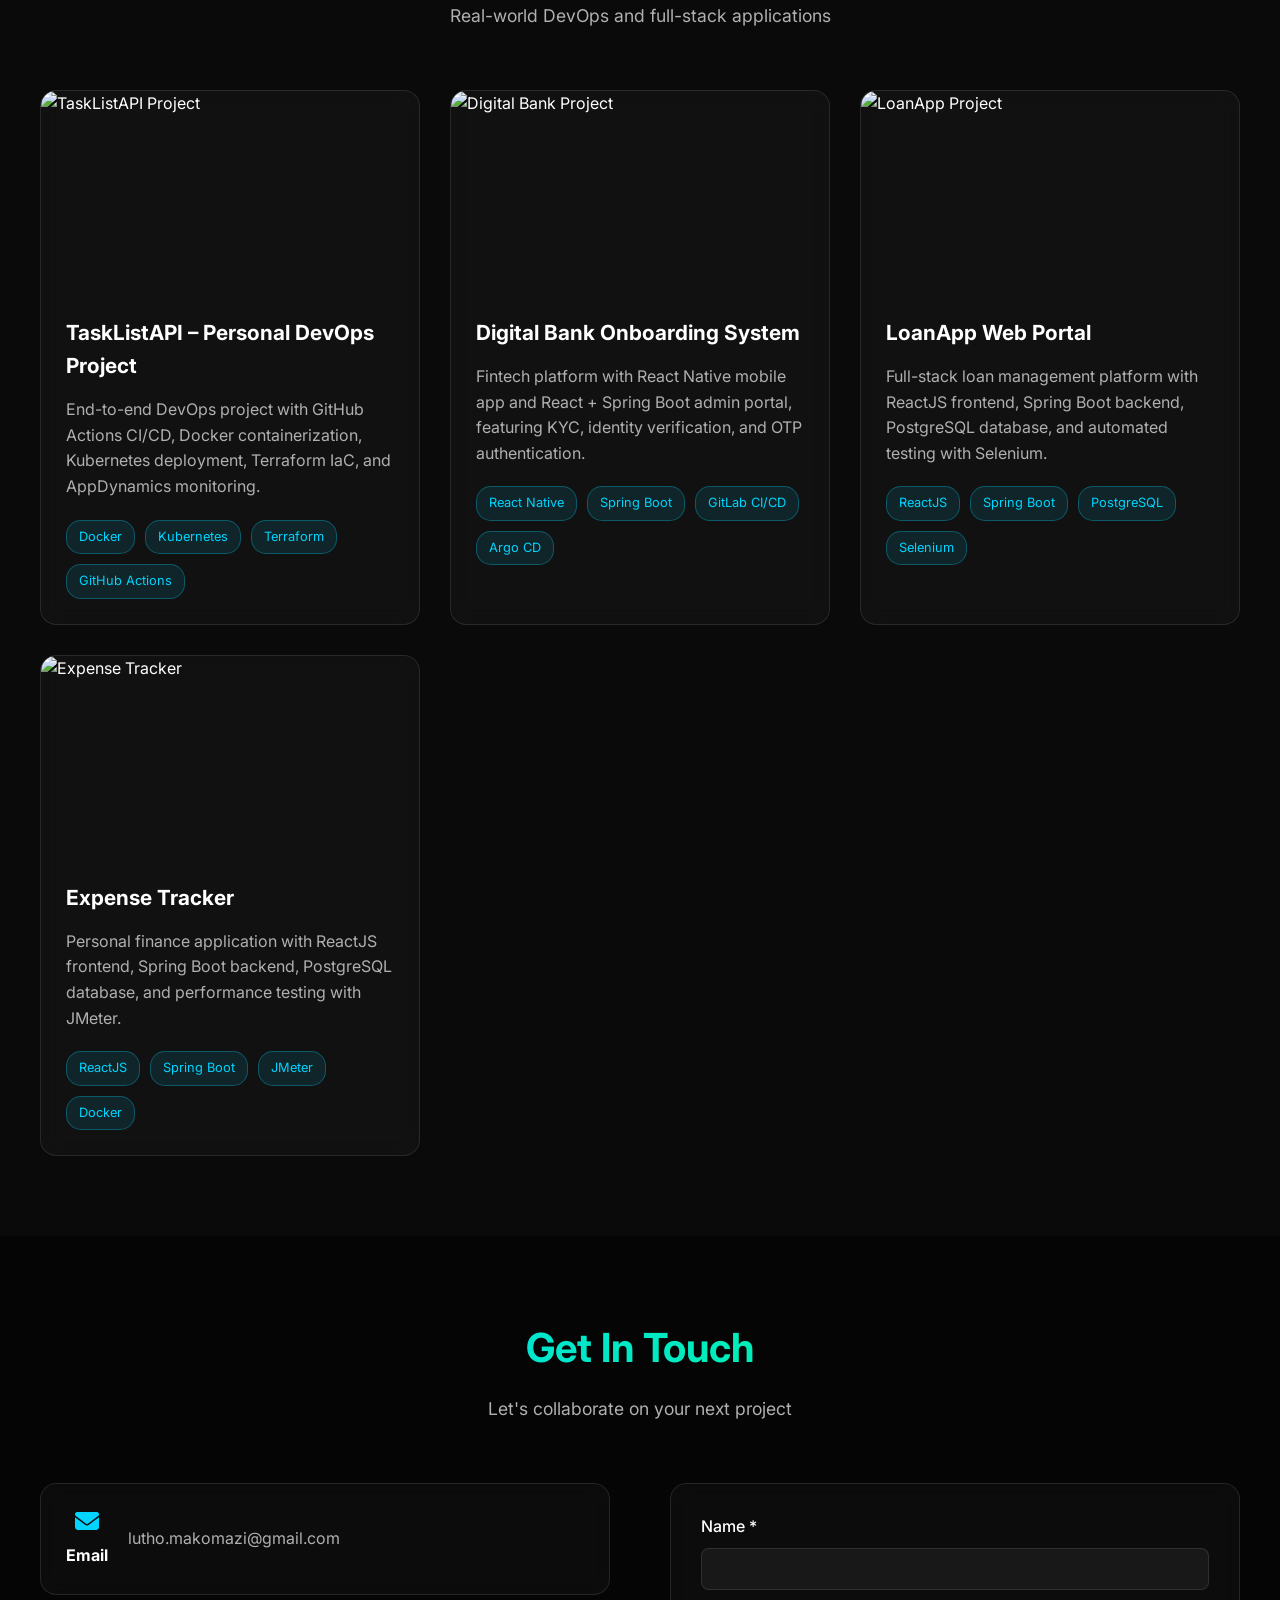
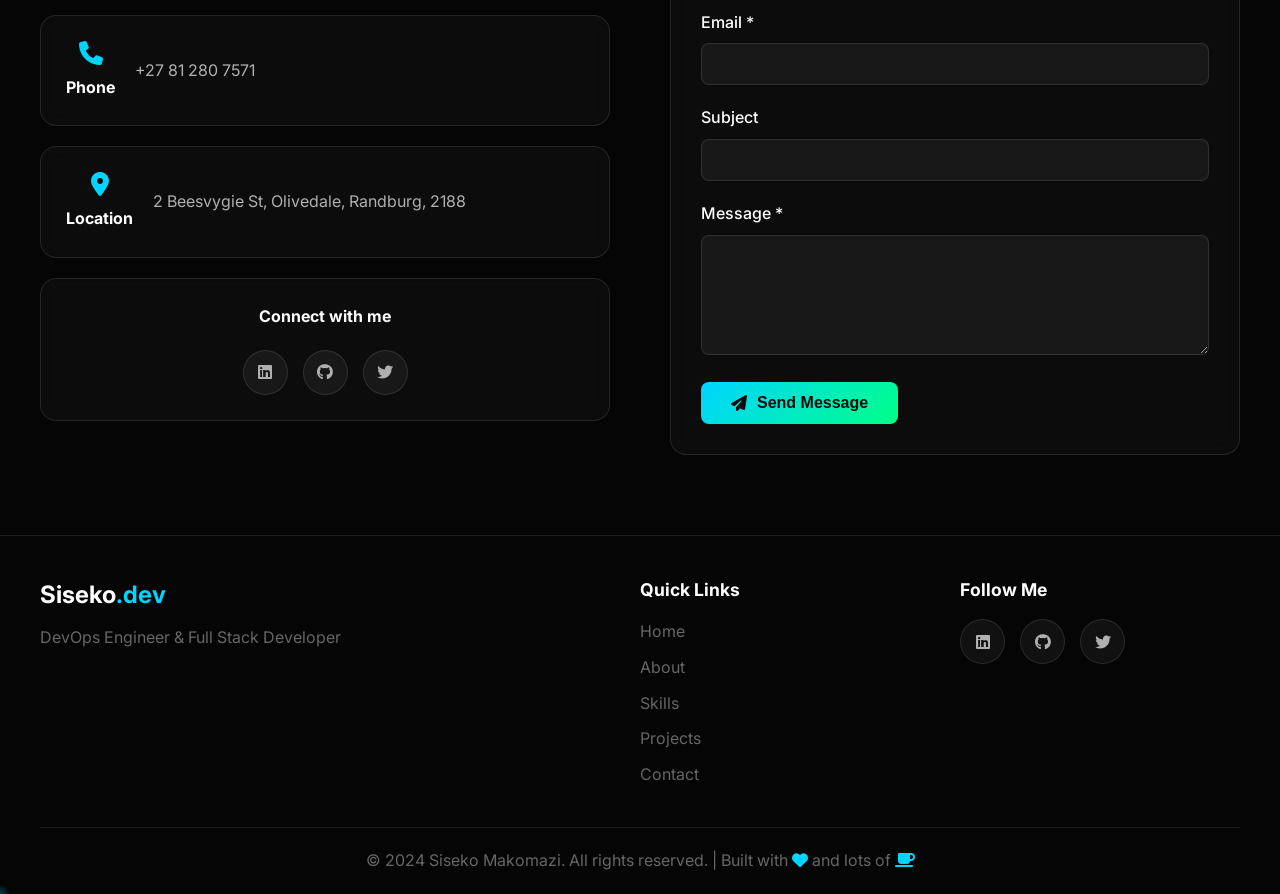
==== commit 58f425d7: "Add certificates section with brand emblems and fix CSS syntax error" ====
--- a/index.html
+++ b/index.html
@@ -37,6 +37,7 @@
         <li class="nav-item"><a href="#about" class="nav-link">About</a></li>
         <li class="nav-item"><a href="#skills" class="nav-link">Skills</a></li>
         <li class="nav-item"><a href="#experience" class="nav-link">Experience</a></li>
+        <li class="nav-item"><a href="#certificates" class="nav-link">Certificates</a></li>
         <li class="nav-item"><a href="#projects" class="nav-link">Projects</a></li>
         <li class="nav-item"><a href="#contact" class="nav-link">Contact</a></li>
       </ul>
@@ -462,6 +463,113 @@
     </div>
   </section>
 
+  <!-- Certificates Section -->
+  <section id="certificates" class="certificates">
+    <div class="container">
+      <div class="section-header" data-aos="fade-up">
+        <h2 class="section-title">Certificates & Achievements</h2>
+        <p class="section-subtitle">Professional certifications and academic achievements</p>
+      </div>
+      <div class="certificates-grid">
+        <div class="certificate-category" data-aos="fade-up" data-aos-delay="100">
+          <div class="category-header">
+            <div class="brand-logo">
+              <i class="fas fa-graduation-cap"></i>
+            </div>
+            <h3>Tshwane University of Technology</h3>
+            <span class="year">2018</span>
+          </div>
+          <div class="certificate-item">
+            <h4>1st Years Software Development Competition</h4>
+            <p>Achieved first place in annual software development competition</p>
+          </div>
+        </div>
+
+        <div class="certificate-category" data-aos="fade-up" data-aos-delay="200">
+          <div class="category-header">
+            <div class="brand-logo microsoft">
+              <i class="fab fa-microsoft"></i>
+            </div>
+            <h3>Microsoft</h3>
+            <span class="year">2025</span>
+          </div>
+          <div class="certificate-list">
+            <div class="certificate-item">
+              <h4>Microsoft Azure Fundamentals (AZ900)</h4>
+              <p>Core Azure services and cloud concepts</p>
+            </div>
+            <div class="certificate-item">
+              <h4>Microsoft AI Fundamental (AI900)</h4>
+              <p>Artificial intelligence and machine learning fundamentals</p>
+            </div>
+          </div>
+        </div>
+
+        <div class="certificate-category" data-aos="fade-up" data-aos-delay="300">
+          <div class="category-header">
+            <div class="brand-logo ibm">
+              <i class="fas fa-cloud"></i>
+            </div>
+            <h3>IBM (via Coursera)</h3>
+            <span class="year">2025</span>
+          </div>
+          <div class="certificate-list">
+            <div class="certificate-item">
+              <h4>Introduction to DevOps</h4>
+              <p>DevOps principles, practices, and culture</p>
+            </div>
+            <div class="certificate-item">
+              <h4>Foundations of DevOps and Git</h4>
+              <p>Version control and collaborative development</p>
+            </div>
+          </div>
+        </div>
+
+        <div class="certificate-category" data-aos="fade-up" data-aos-delay="400">
+          <div class="category-header">
+            <div class="brand-logo aws">
+              <i class="fab fa-aws"></i>
+            </div>
+            <h3>Amazon Web Services</h3>
+            <span class="year">2024</span>
+          </div>
+          <div class="certificate-item">
+            <h4>AWS Re/Start Participant</h4>
+            <p>Completed intensive AWS cloud training program</p>
+          </div>
+        </div>
+
+        <div class="certificate-category" data-aos="fade-up" data-aos-delay="500">
+          <div class="category-header">
+            <div class="brand-logo google">
+              <i class="fab fa-google"></i>
+            </div>
+            <h3>Google (via Coursera)</h3>
+            <span class="year">2023</span>
+          </div>
+          <div class="certificate-list">
+            <div class="certificate-item">
+              <h4>Technical Support Fundamentals</h4>
+              <p>IT support fundamentals and troubleshooting</p>
+            </div>
+            <div class="certificate-item">
+              <h4>The Bits and Bytes of Computer Networking</h4>
+              <p>Networking concepts and protocols</p>
+            </div>
+            <div class="certificate-item">
+              <h4>Operating Systems and You: Becoming A Power User</h4>
+              <p>Advanced operating system management</p>
+            </div>
+            <div class="certificate-item">
+              <h4>System Administration</h4>
+              <p>System administration and IT infrastructure</p>
+            </div>
+          </div>
+        </div>
+      </div>
+    </div>
+  </section>
+
     <!-- Projects Section -->
   <section id="projects" class="projects">
     <div class="container">
--- a/style.css
+++ b/style.css
@@ -1298,7 +1298,182 @@
   .section-title {
     font-size: 2rem;
   }
-
+}
+
+/* Certificates Section */
+.certificates {
+  padding: 80px 20px;
+  background: linear-gradient(135deg, rgba(0, 212, 255, 0.05) 0%, rgba(255, 0, 255, 0.05) 100%);
+}
+
+.certificates-grid {
+  display: grid;
+  grid-template-columns: repeat(auto-fit, minmax(350px, 1fr));
+  gap: 30px;
+  margin-top: 50px;
+}
+
+.certificate-category {
+  background: var(--card-bg);
+  border: 1px solid var(--border-color);
+  border-radius: 15px;
+  padding: 30px;
+  backdrop-filter: blur(10px);
+  transition: all 0.3s ease;
+  position: relative;
+  overflow: hidden;
+}
+
+.certificate-category::before {
+  content: '';
+  position: absolute;
+  top: 0;
+  left: 0;
+  right: 0;
+  height: 3px;
+  background: var(--gradient-2);
+  opacity: 0;
+  transition: opacity 0.3s ease;
+}
+
+.certificate-category:hover::before {
+  opacity: 1;
+}
+
+.certificate-category:hover {
+  transform: translateY(-5px);
+  border-color: var(--primary-color);
+  box-shadow: 0 10px 30px rgba(0, 212, 255, 0.2);
+}
+
+.category-header {
+  display: flex;
+  align-items: center;
+  gap: 15px;
+  margin-bottom: 25px;
+  padding-bottom: 15px;
+  border-bottom: 1px solid var(--border-color);
+}
+
+.brand-logo {
+  width: 50px;
+  height: 50px;
+  border-radius: 12px;
+  display: flex;
+  align-items: center;
+  justify-content: center;
+  font-size: 24px;
+  color: white;
+  transition: transform 0.3s ease;
+}
+
+.brand-logo:hover {
+  transform: scale(1.1) rotate(5deg);
+}
+
+.brand-logo.microsoft {
+  background: linear-gradient(135deg, #00A4EF 0%, #0078D4 100%);
+}
+
+.brand-logo.ibm {
+  background: linear-gradient(135deg, #054ADA 0%, #4C3FC9 100%);
+}
+
+.brand-logo.aws {
+  background: linear-gradient(135deg, #FF9900 0%, #EC7211 100%);
+}
+
+.brand-logo.google {
+  background: linear-gradient(135deg, #4285F4 0%, #EA4335 50%, #FBBC05 75%, #34A853 100%);
+}
+
+.category-header h3 {
+  font-size: 1.3rem;
+  font-weight: 600;
+  color: var(--text-primary);
+  margin: 0;
+  flex: 1;
+}
+
+.category-header .year {
+  background: var(--gradient-2);
+  color: var(--dark-bg);
+  padding: 5px 12px;
+  border-radius: 20px;
+  font-size: 0.85rem;
+  font-weight: 600;
+}
+
+.certificate-list {
+  display: flex;
+  flex-direction: column;
+  gap: 20px;
+}
+
+.certificate-item {
+  background: rgba(255, 255, 255, 0.02);
+  border-left: 3px solid var(--primary-color);
+  padding: 15px 20px;
+  border-radius: 8px;
+  transition: all 0.3s ease;
+}
+
+.certificate-item:hover {
+  background: rgba(255, 255, 255, 0.05);
+  transform: translateX(5px);
+}
+
+.certificate-item h4 {
+  font-size: 1.1rem;
+  font-weight: 600;
+  color: var(--primary-color);
+  margin: 0 0 8px 0;
+}
+
+.certificate-item p {
+  font-size: 0.9rem;
+  color: var(--text-secondary);
+  margin: 0;
+  line-height: 1.5;
+}
+
+/* Certificate Badge Animation */
+.certificate-category::after {
+  content: '🏆';
+  position: absolute;
+  top: 20px;
+  right: 20px;
+  font-size: 1.5rem;
+  opacity: 0.3;
+  transition: all 0.3s ease;
+}
+
+.certificate-category:hover::after {
+  opacity: 0.8;
+  transform: scale(1.2) rotate(15deg);
+}
+
+/* Responsive Design for Certificates */
+@media (max-width: 768px) {
+  .certificates-grid {
+    grid-template-columns: 1fr;
+    gap: 20px;
+  }
+  
+  .category-header {
+    flex-direction: column;
+    text-align: center;
+    gap: 10px;
+  }
+  
+  .brand-logo {
+    margin: 0 auto;
+  }
+  
+  .certificate-item {
+    padding: 12px 15px;
+  }
+  
   .about-card,
   .skills-showcase,
   .skill-category,
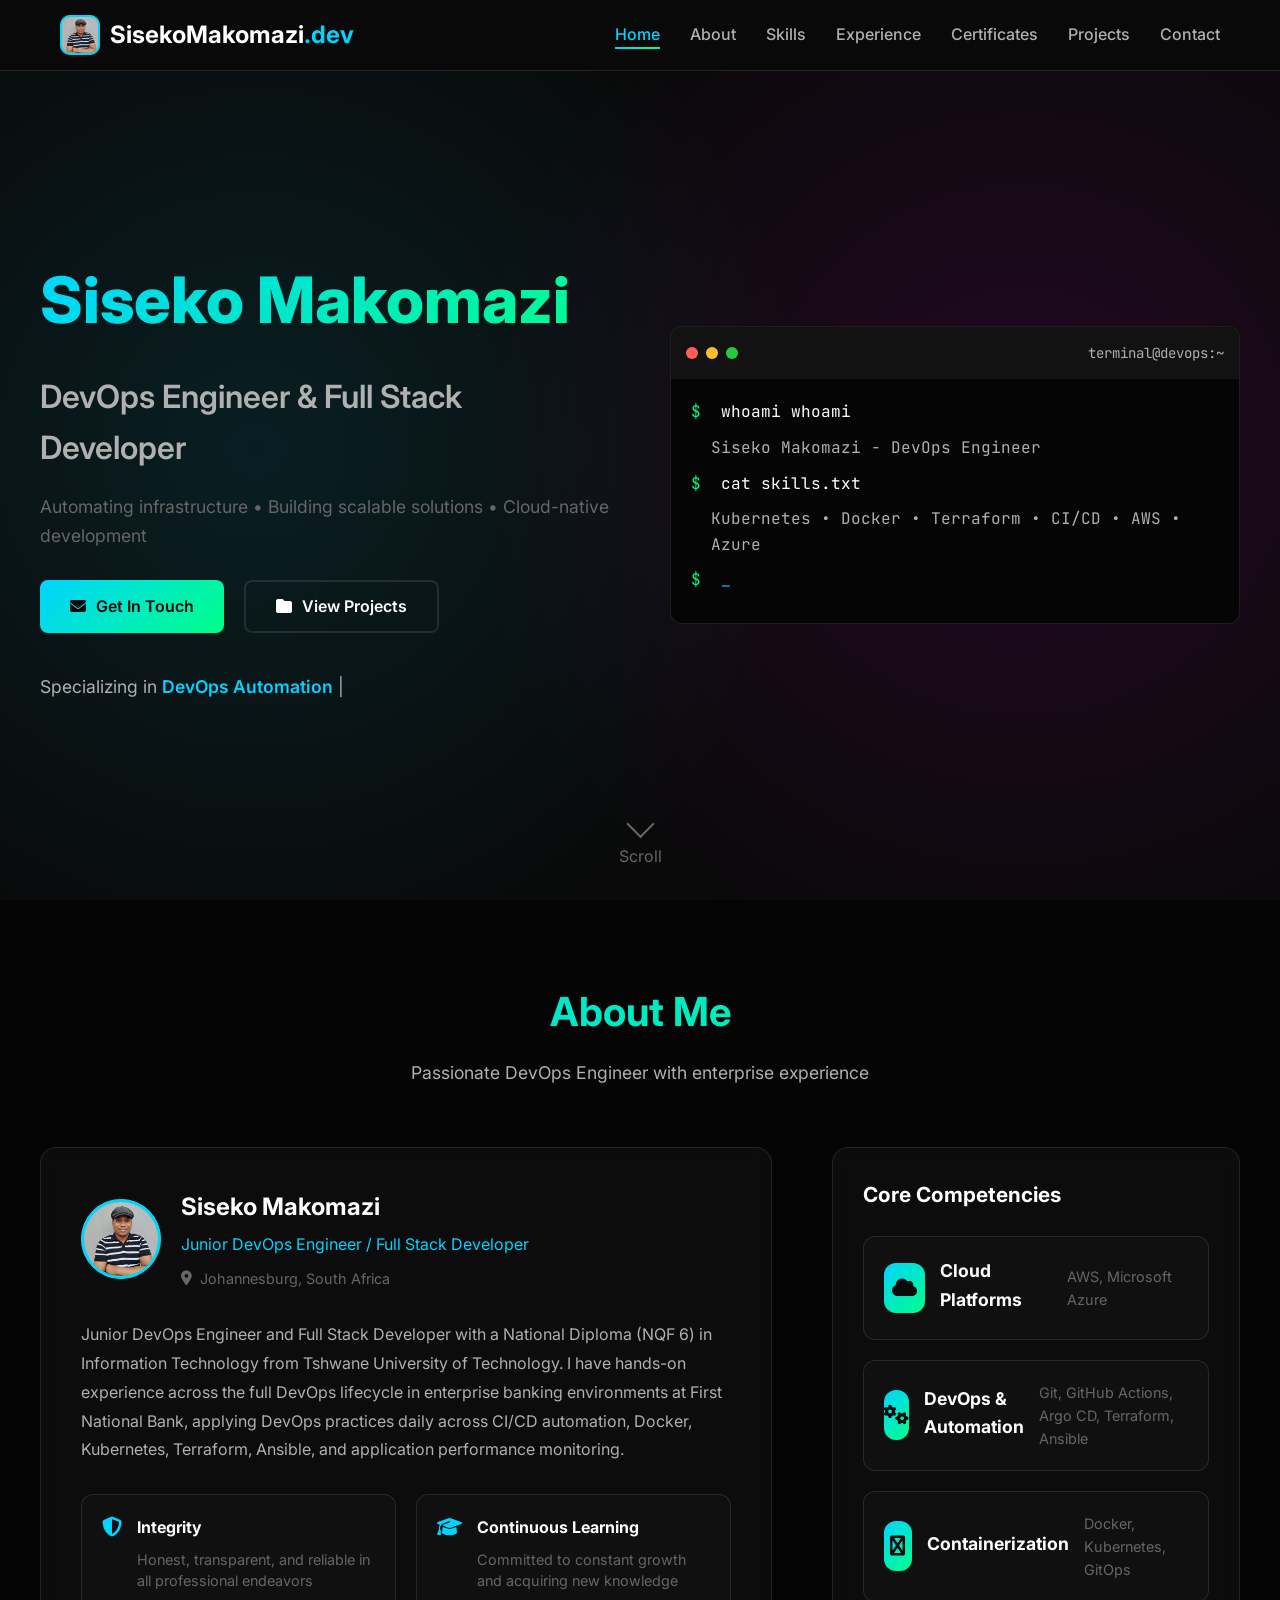
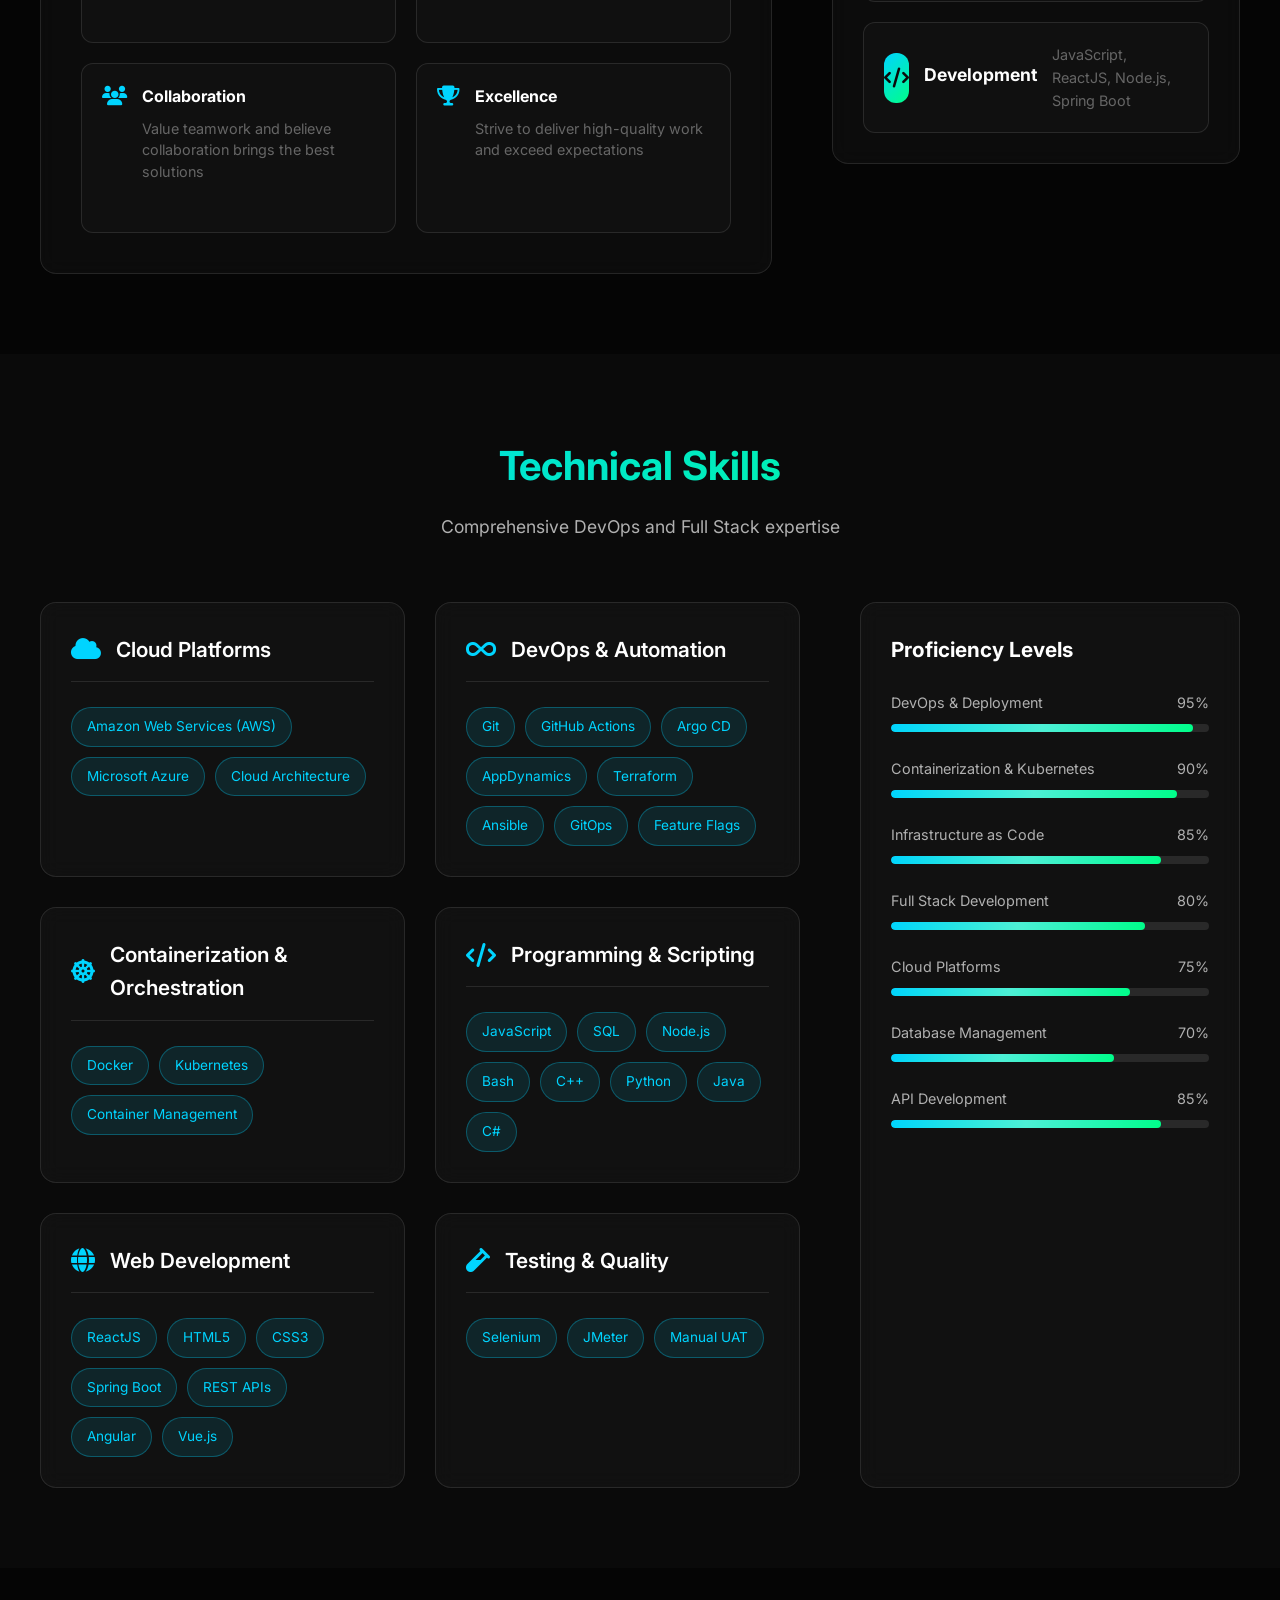
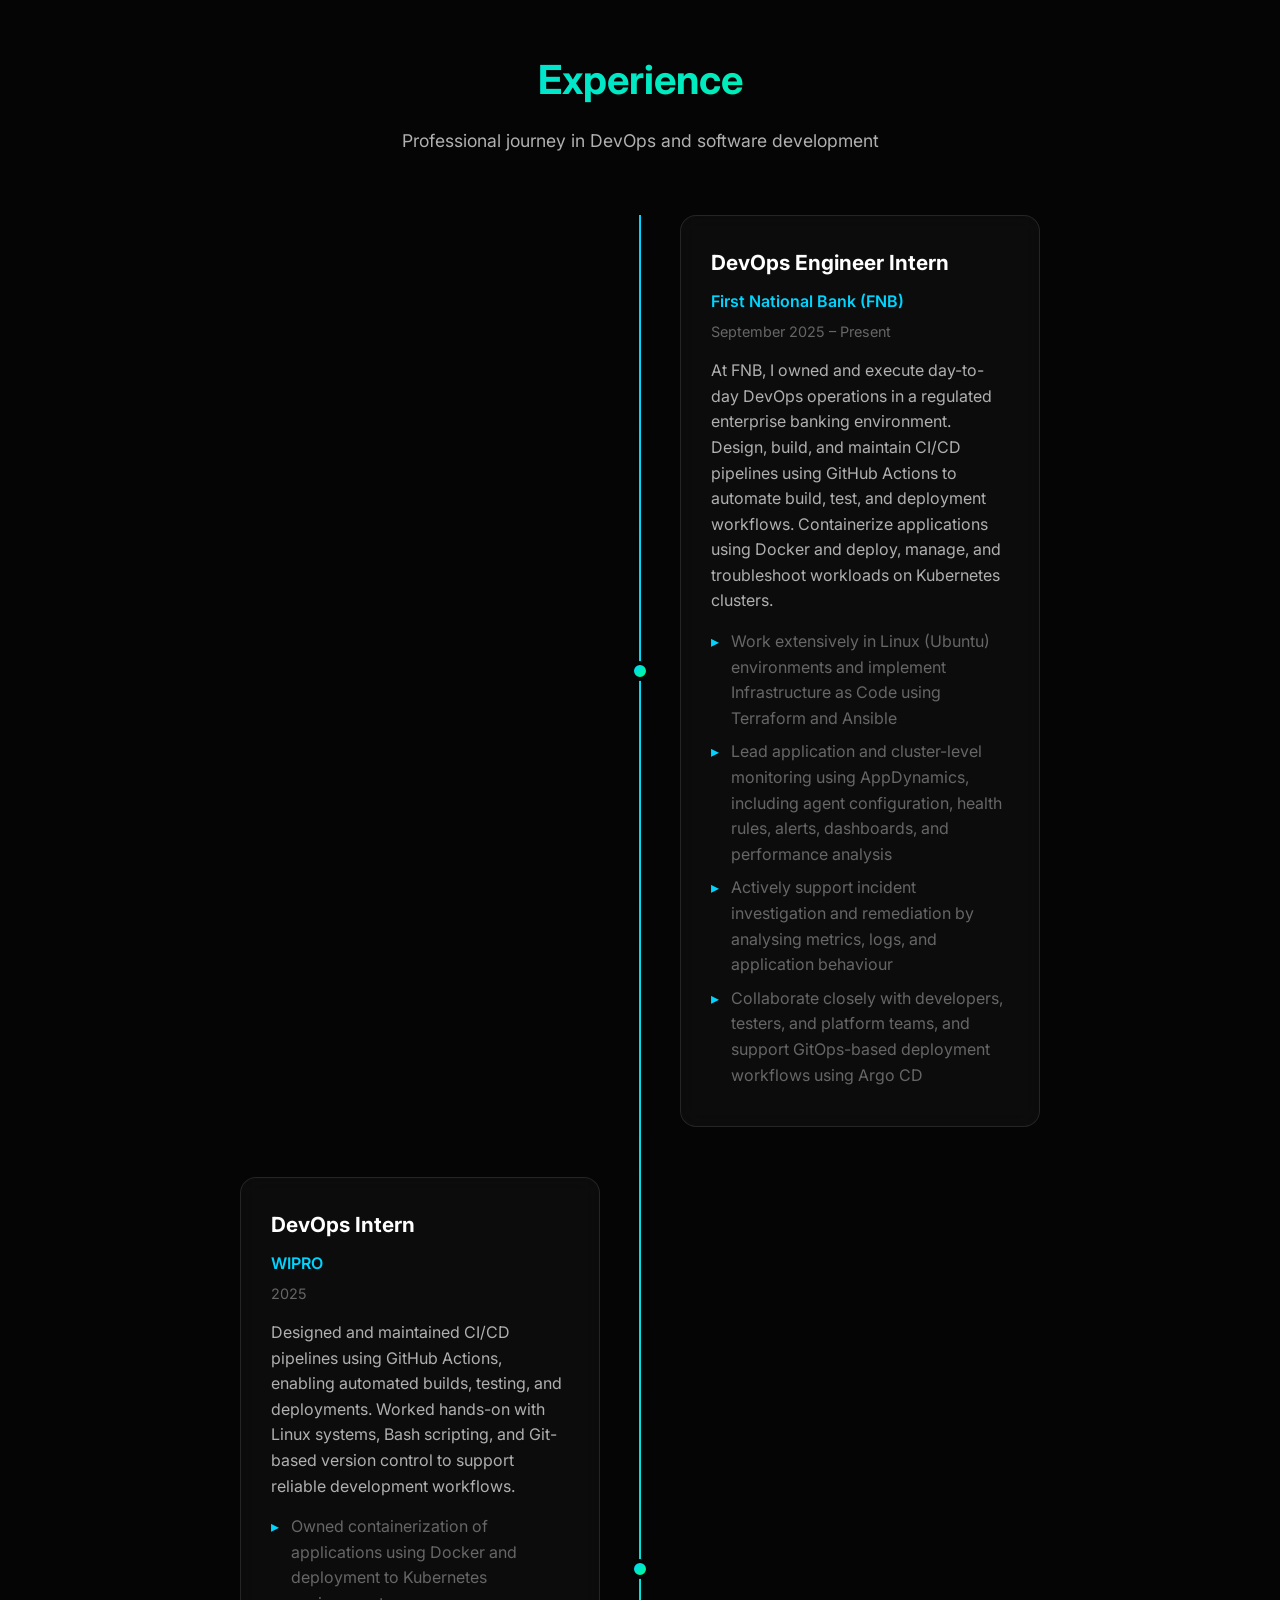
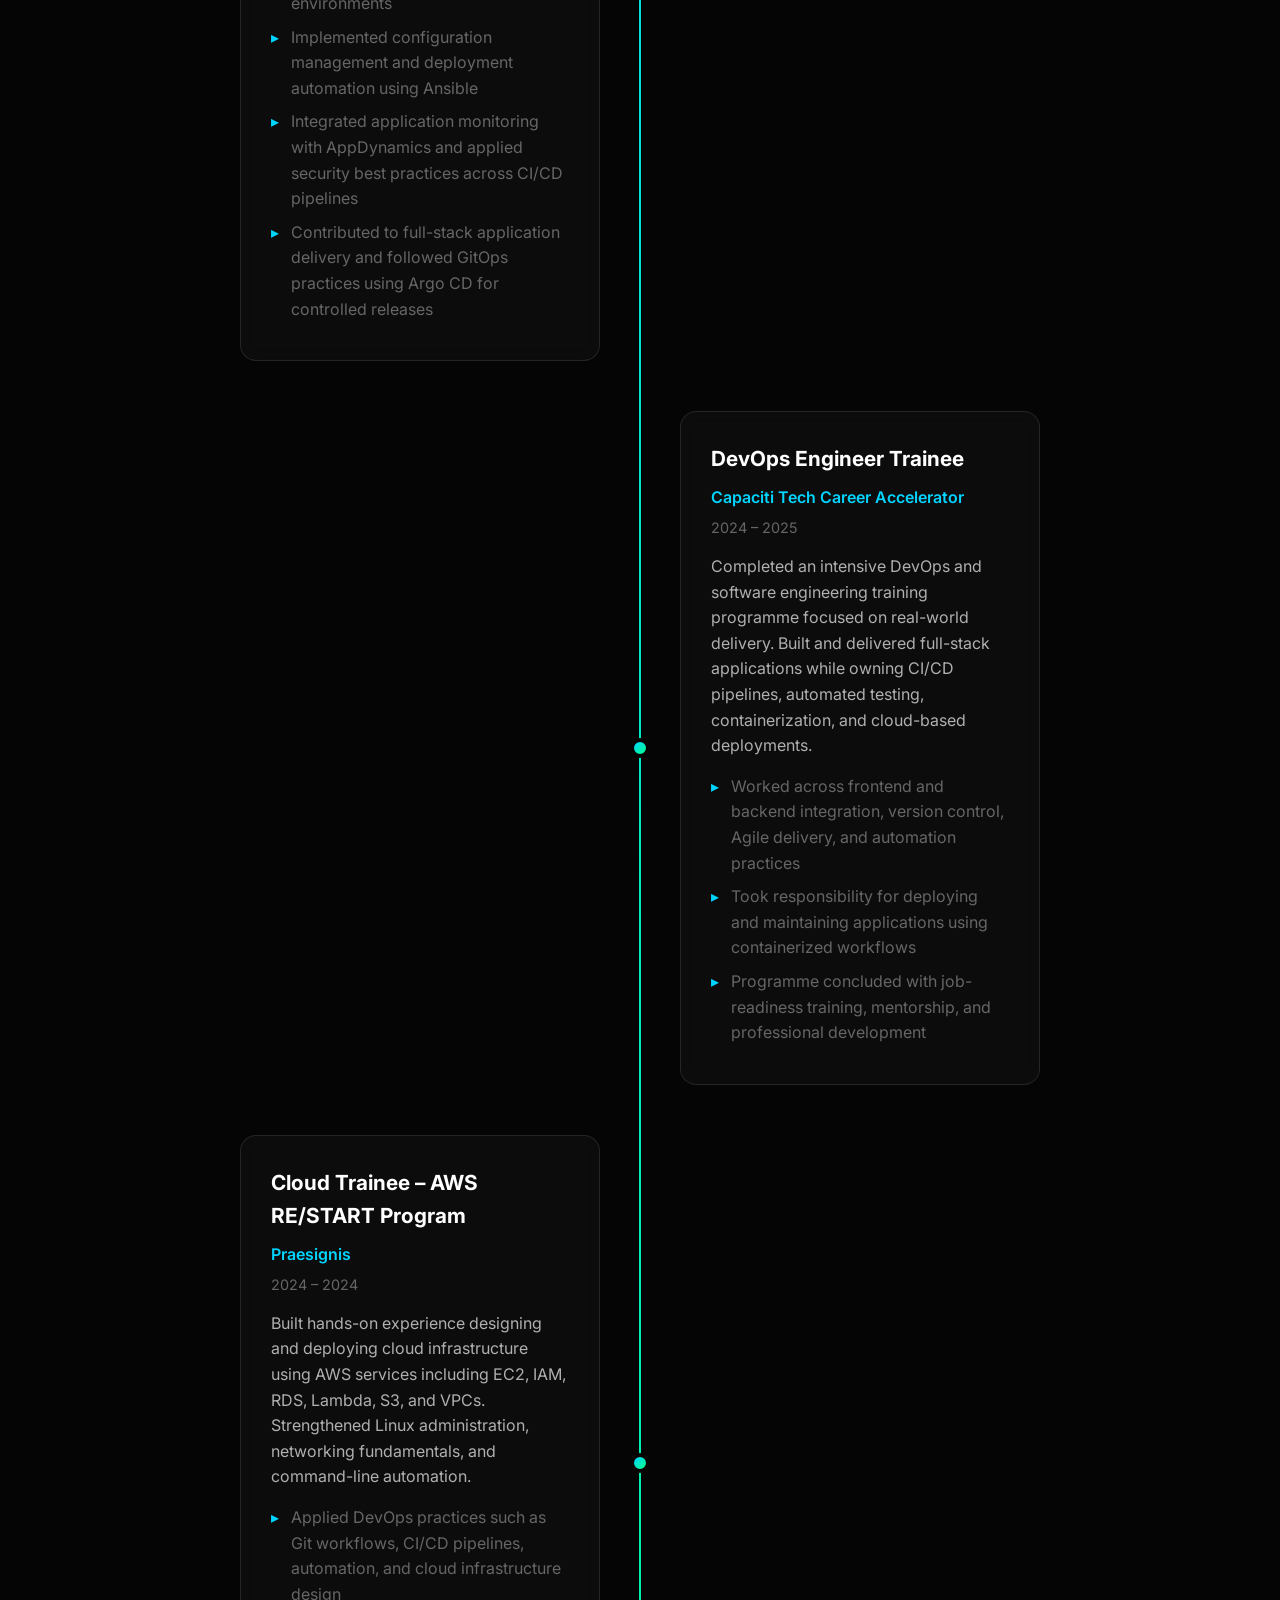
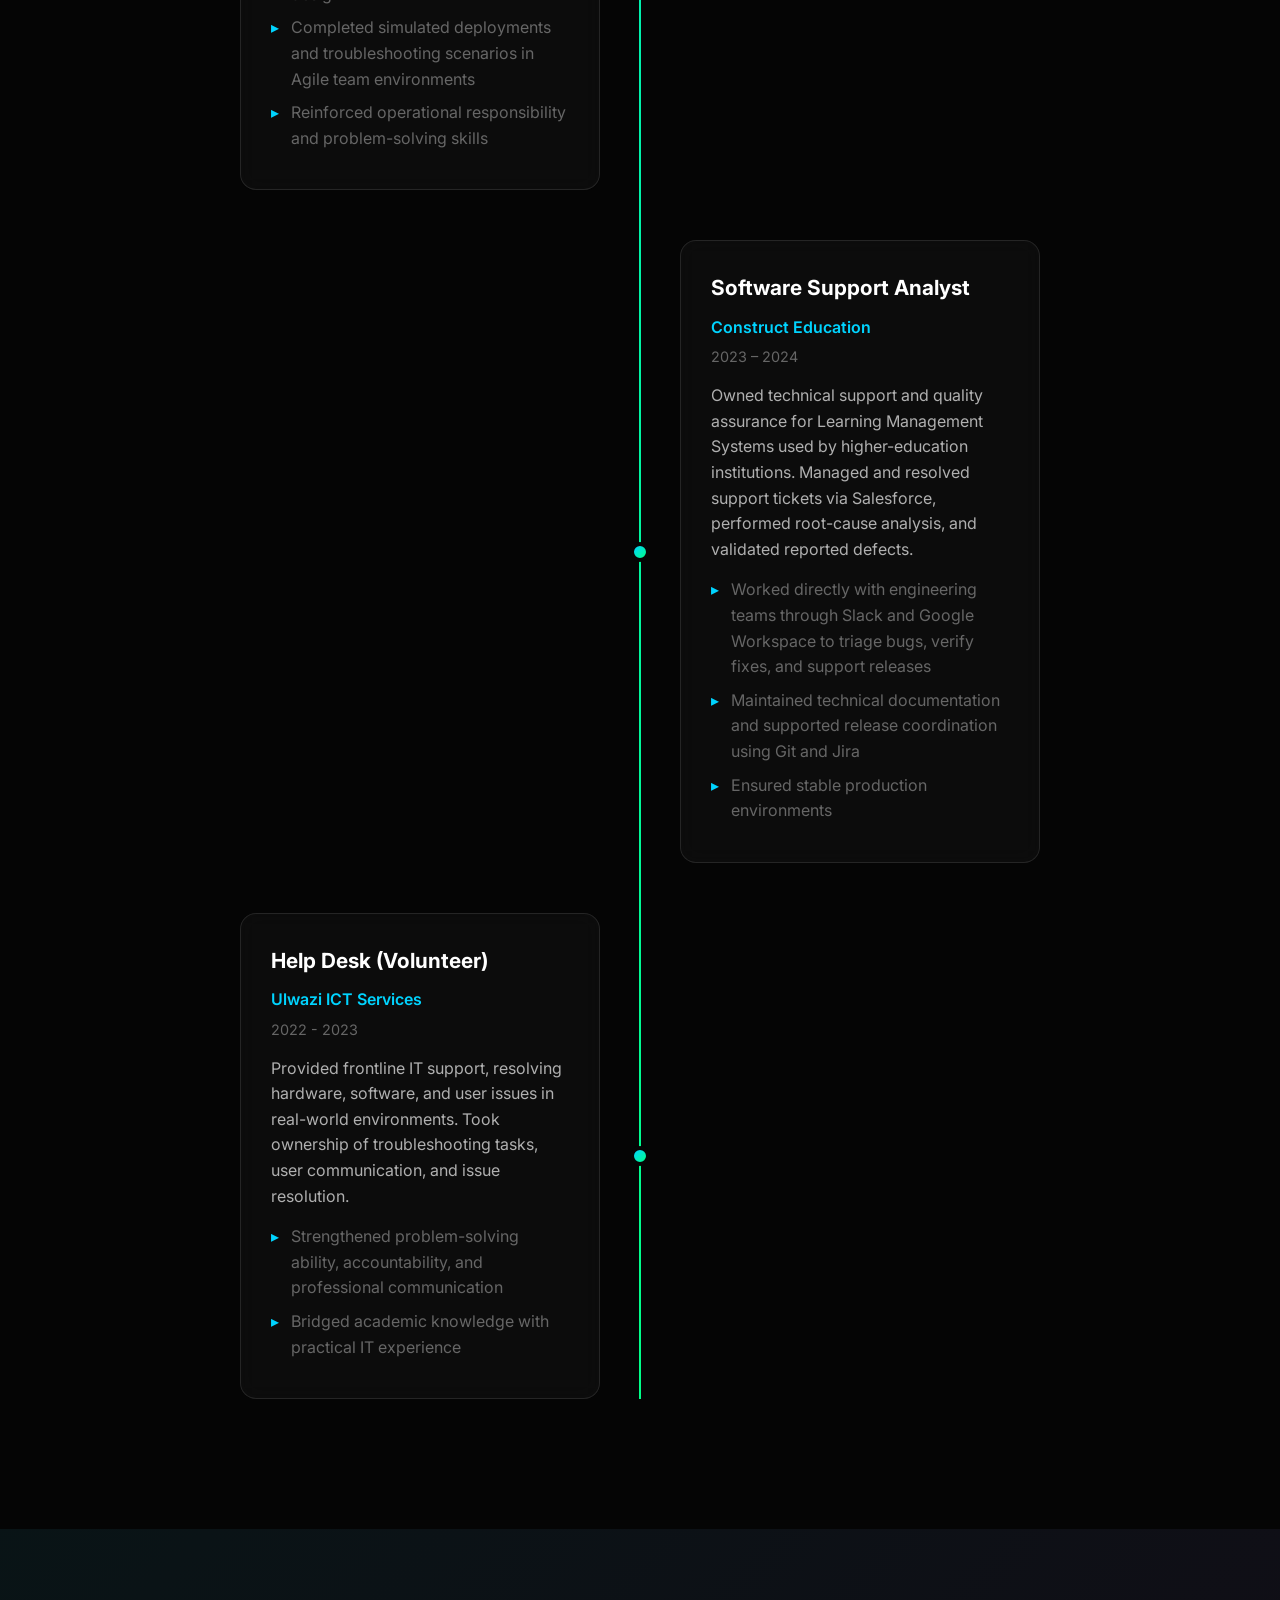
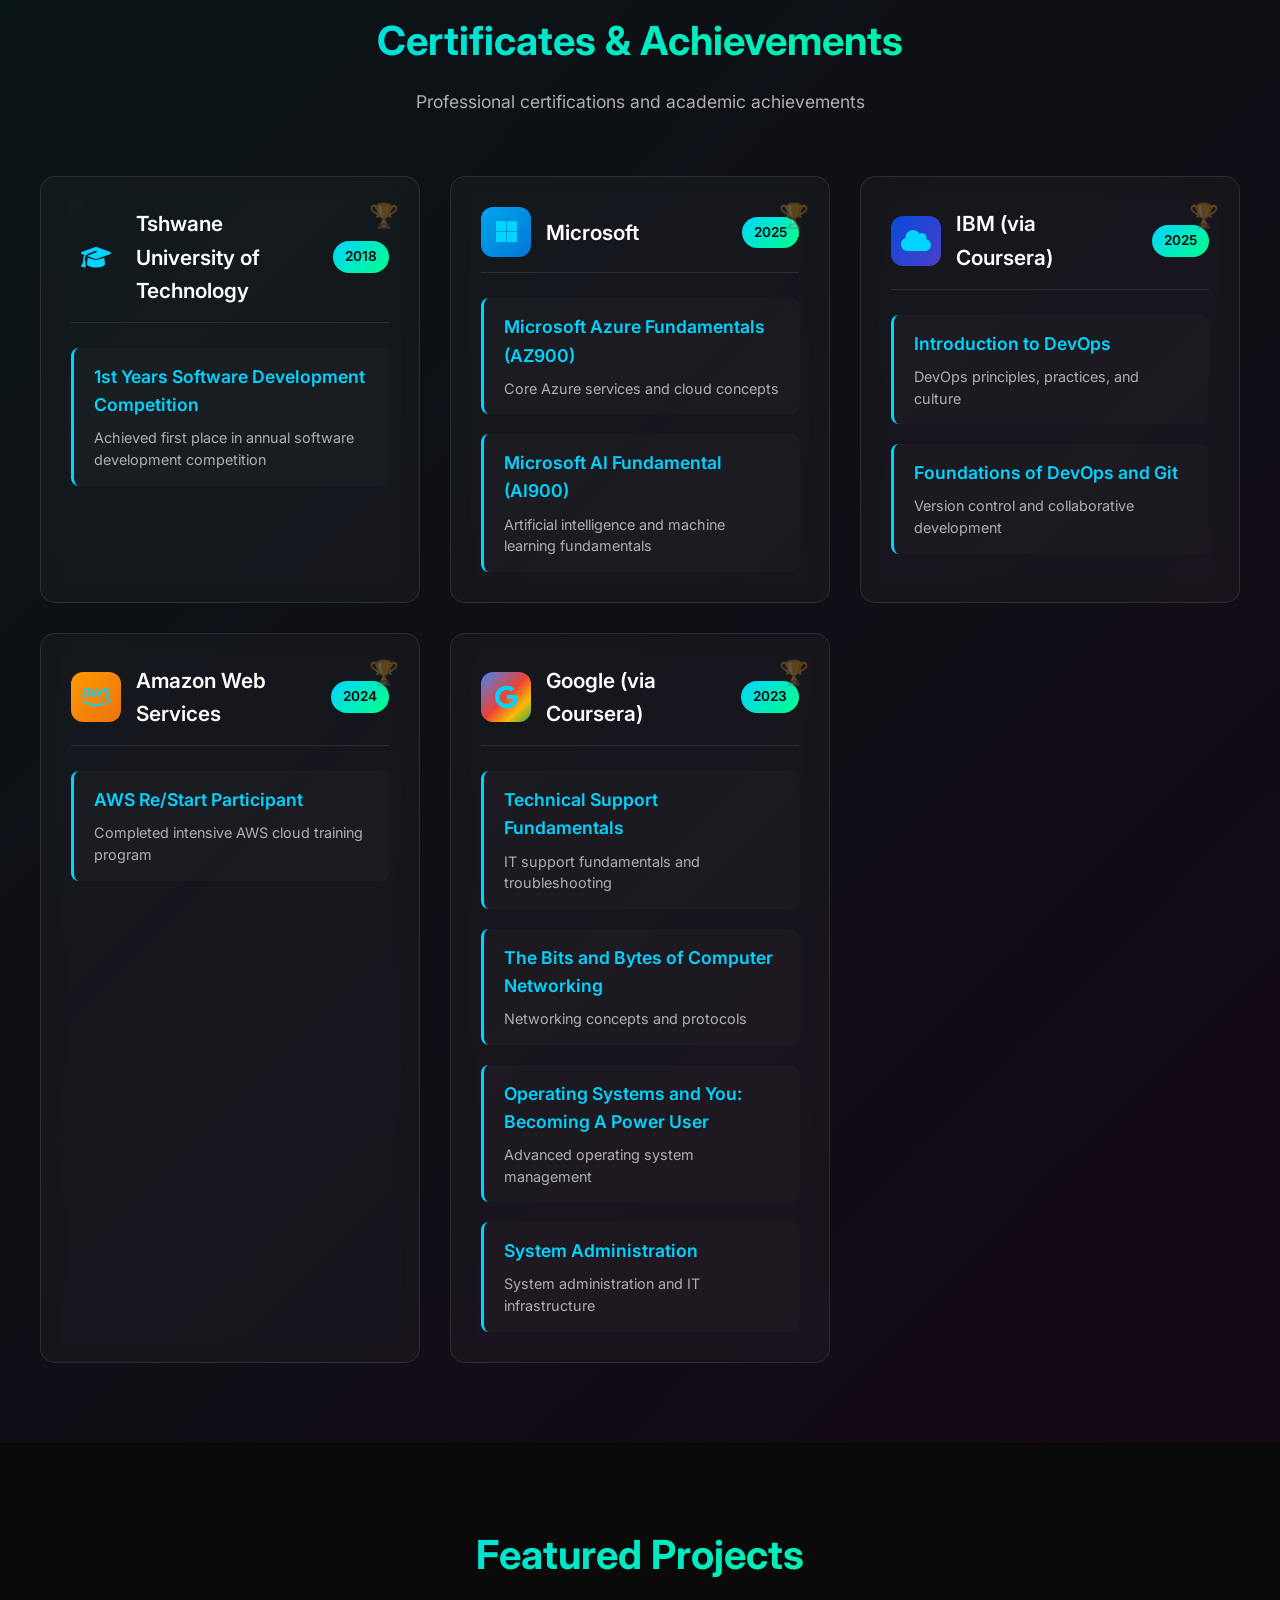
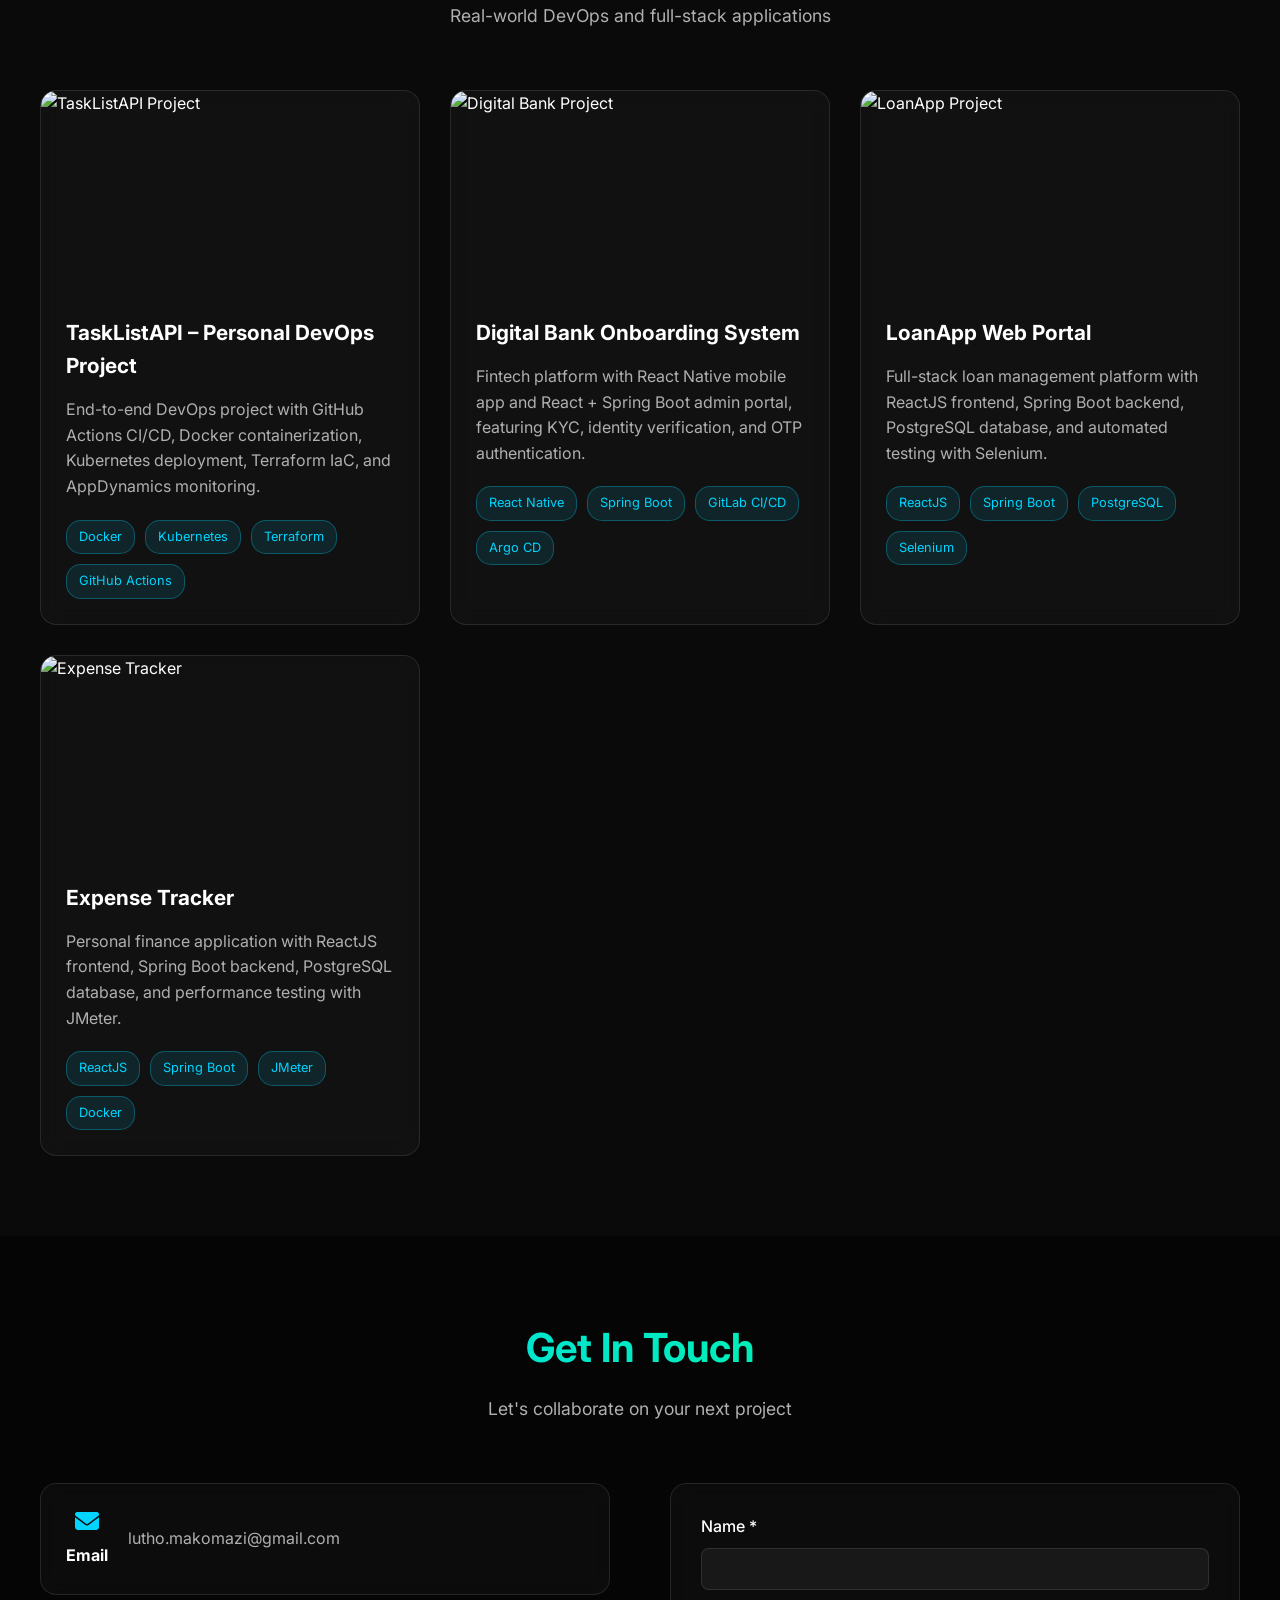
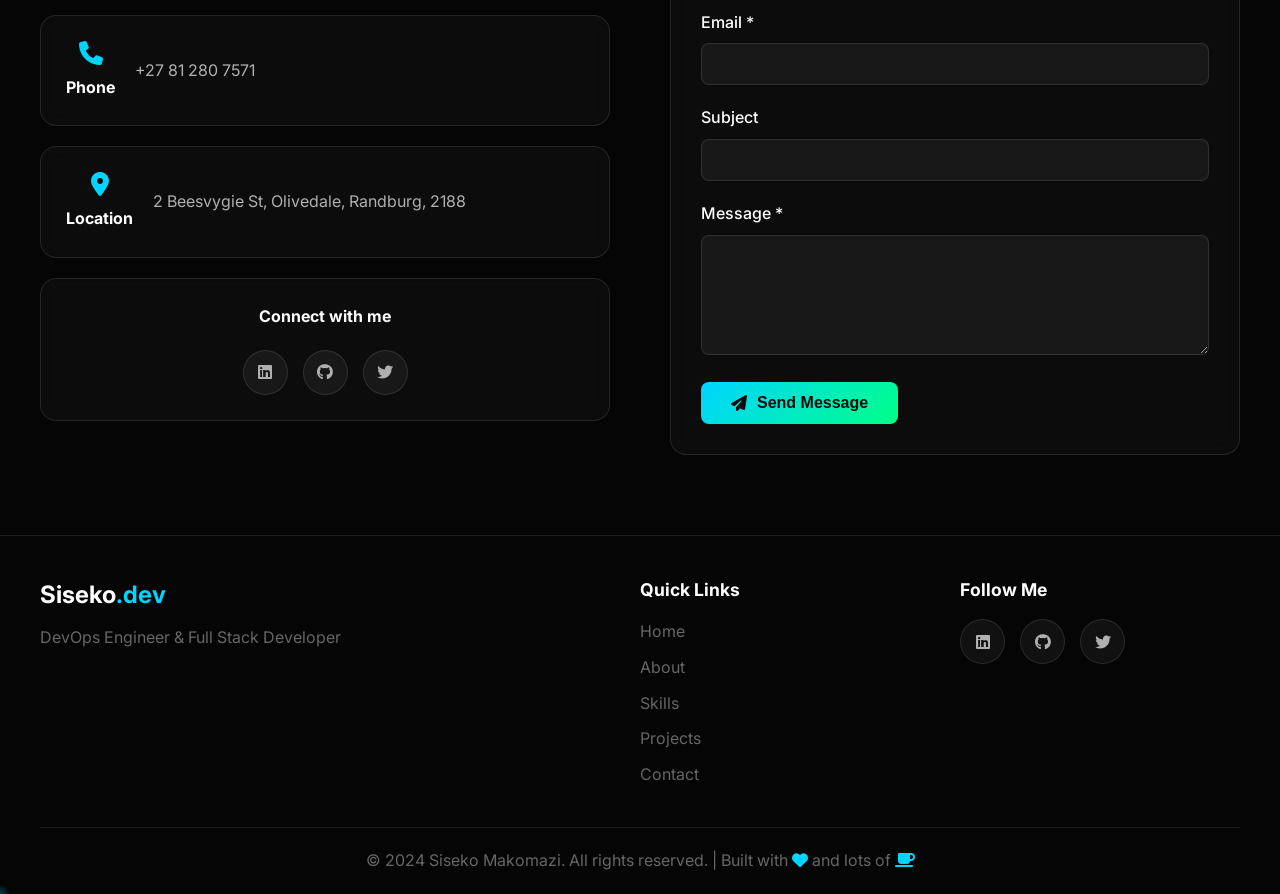
==== commit 27554124: "Add professional image with colored outlines to logo and about section" ====
--- a/index.html
+++ b/index.html
@@ -28,7 +28,7 @@
     <div class="nav-container">
       <div class="logo">
         <div class="logo-icon">
-          <i class="fas fa-code"></i>
+          <img src="professionalImage.jpeg" alt="Siseko Makomazi" class="logo-image">
         </div>
         <h2>SisekoMakomazi<span class="accent">.dev</span></h2>
       </div>
@@ -113,7 +113,7 @@
         <div class="about-card" data-aos="fade-right">
           <div class="about-header">
             <div class="about-avatar">
-              <i class="fas fa-user-astronaut"></i>
+              <img src="professionalImage.jpeg" alt="Siseko Makomazi" class="about-image">
             </div>
             <div class="about-info">
               <h3>Siseko Makomazi</h3>
--- a/style.css
+++ b/style.css
@@ -143,6 +143,16 @@
   justify-content: center;
   color: white;
   font-size: 20px;
+  overflow: hidden;
+}
+
+.logo-image {
+  width: 100%;
+  height: 100%;
+  object-fit: cover;
+  border-radius: 10px;
+  border: 2px solid var(--primary-color);
+  box-shadow: 0 0 10px rgba(0, 212, 255, 0.3);
 }
 
 .logo h2 {
@@ -504,12 +514,22 @@
   width: 80px;
   height: 80px;
   background: var(--gradient-2);
-  border-radius: 20px;
+  border-radius: 50%;
   display: flex;
   align-items: center;
   justify-content: center;
   font-size: 36px;
   color: var(--dark-bg);
+  overflow: hidden;
+}
+
+.about-image {
+  width: 100%;
+  height: 100%;
+  object-fit: cover;
+  border-radius: 50%;
+  border: 3px solid var(--primary-color);
+  box-shadow: 0 0 15px rgba(0, 212, 255, 0.4);
 }
 
 .about-info h3 {
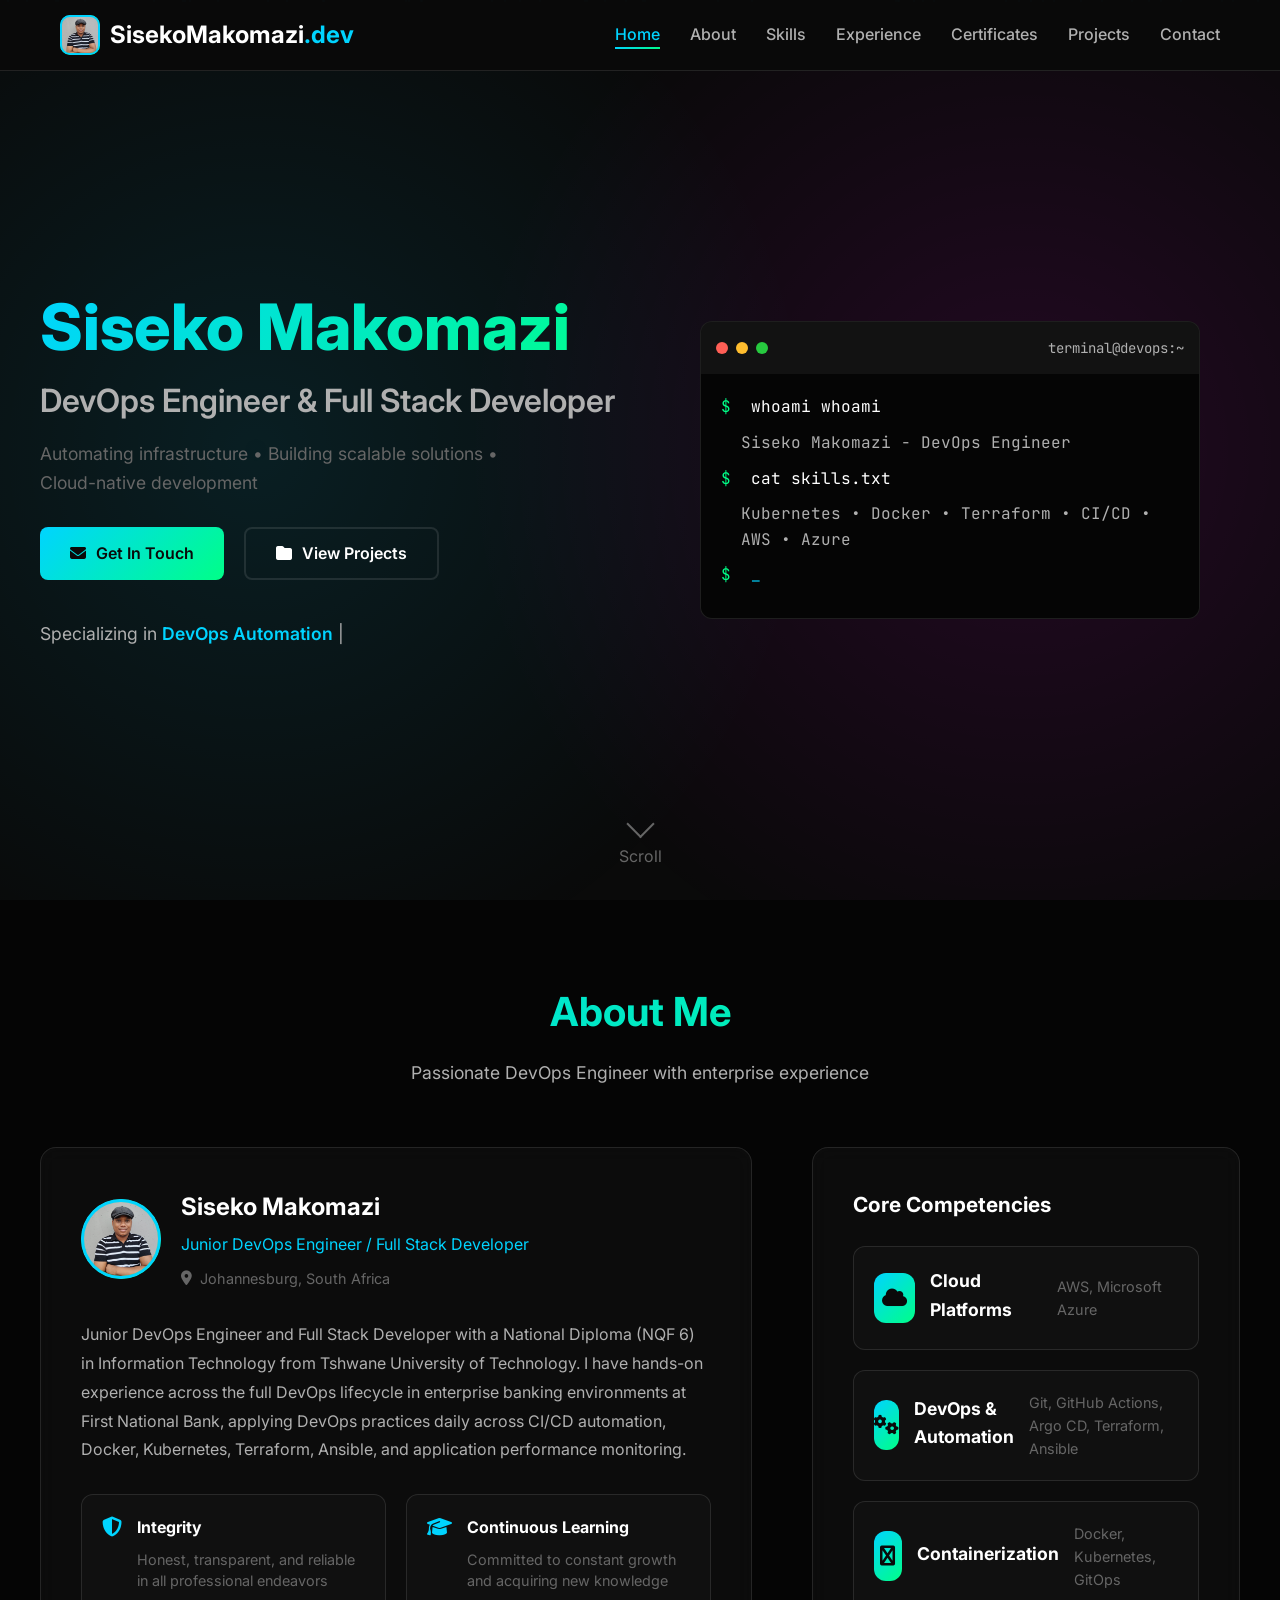
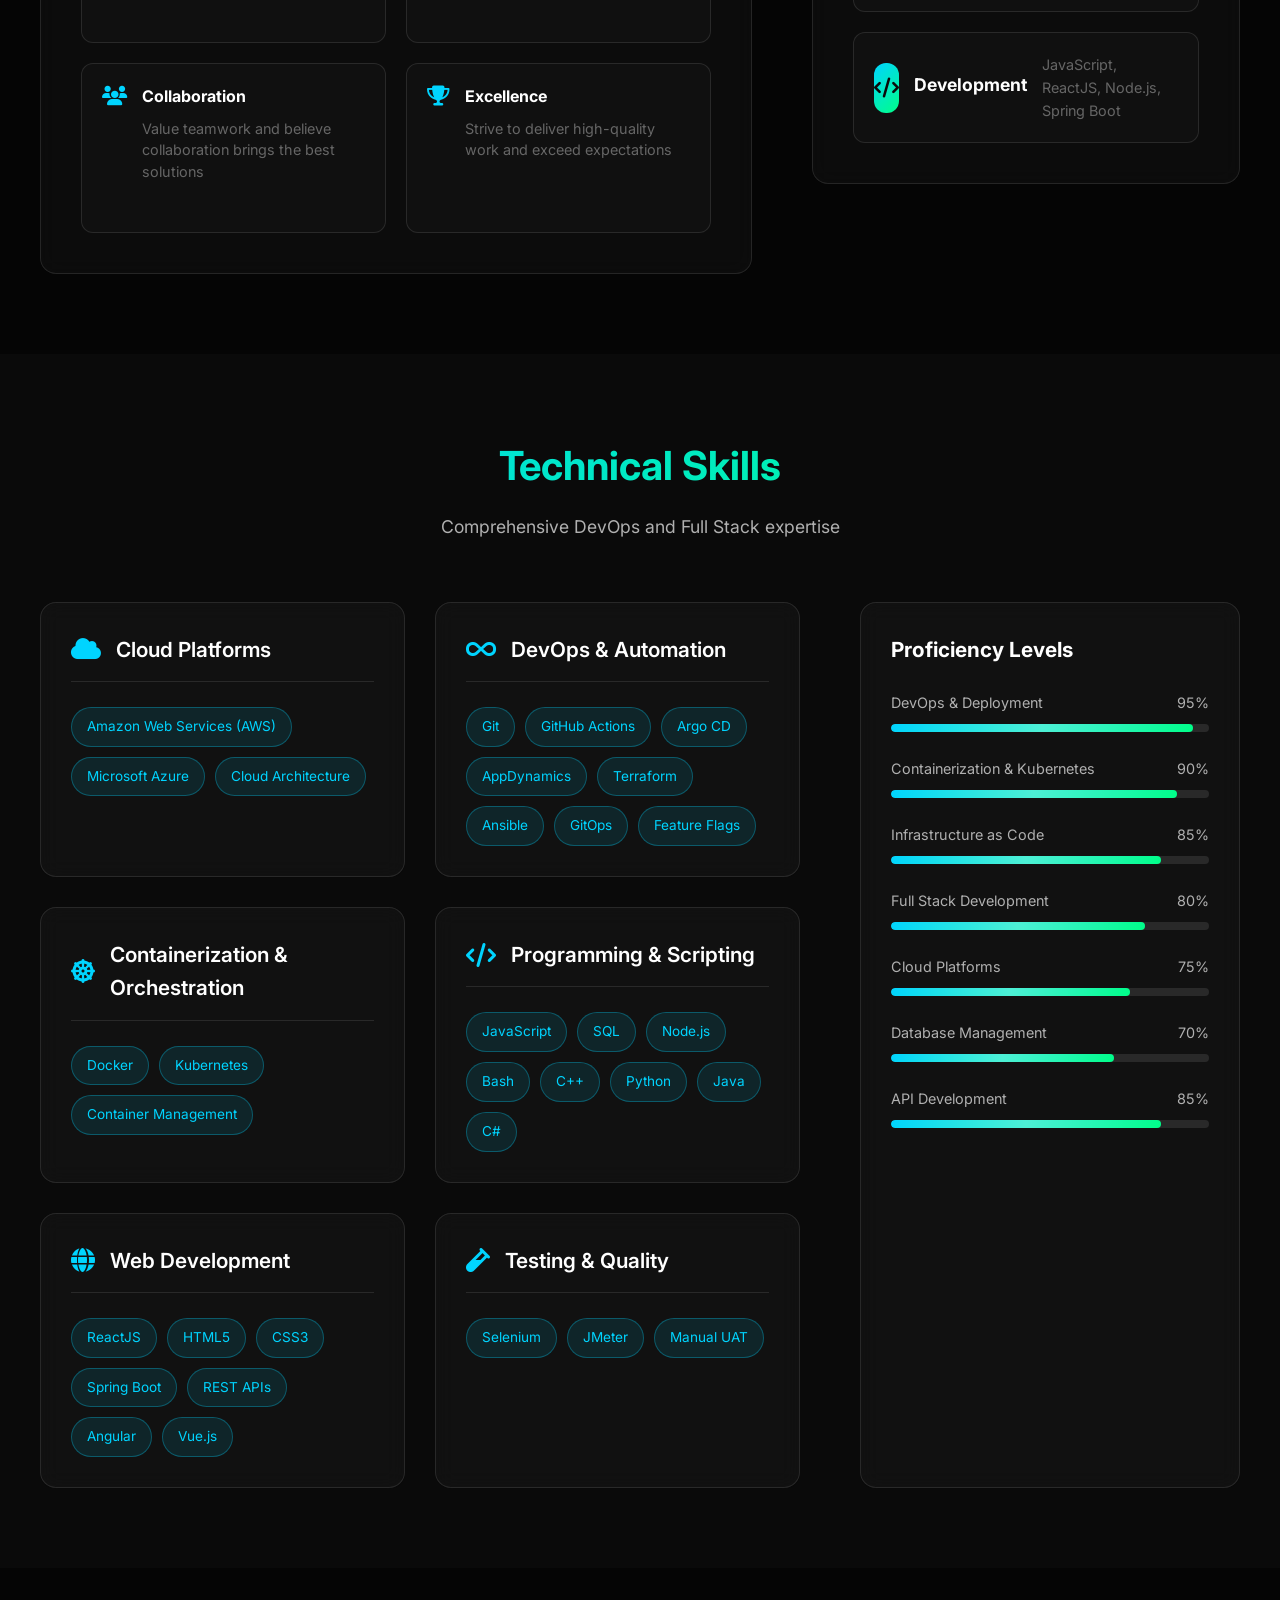
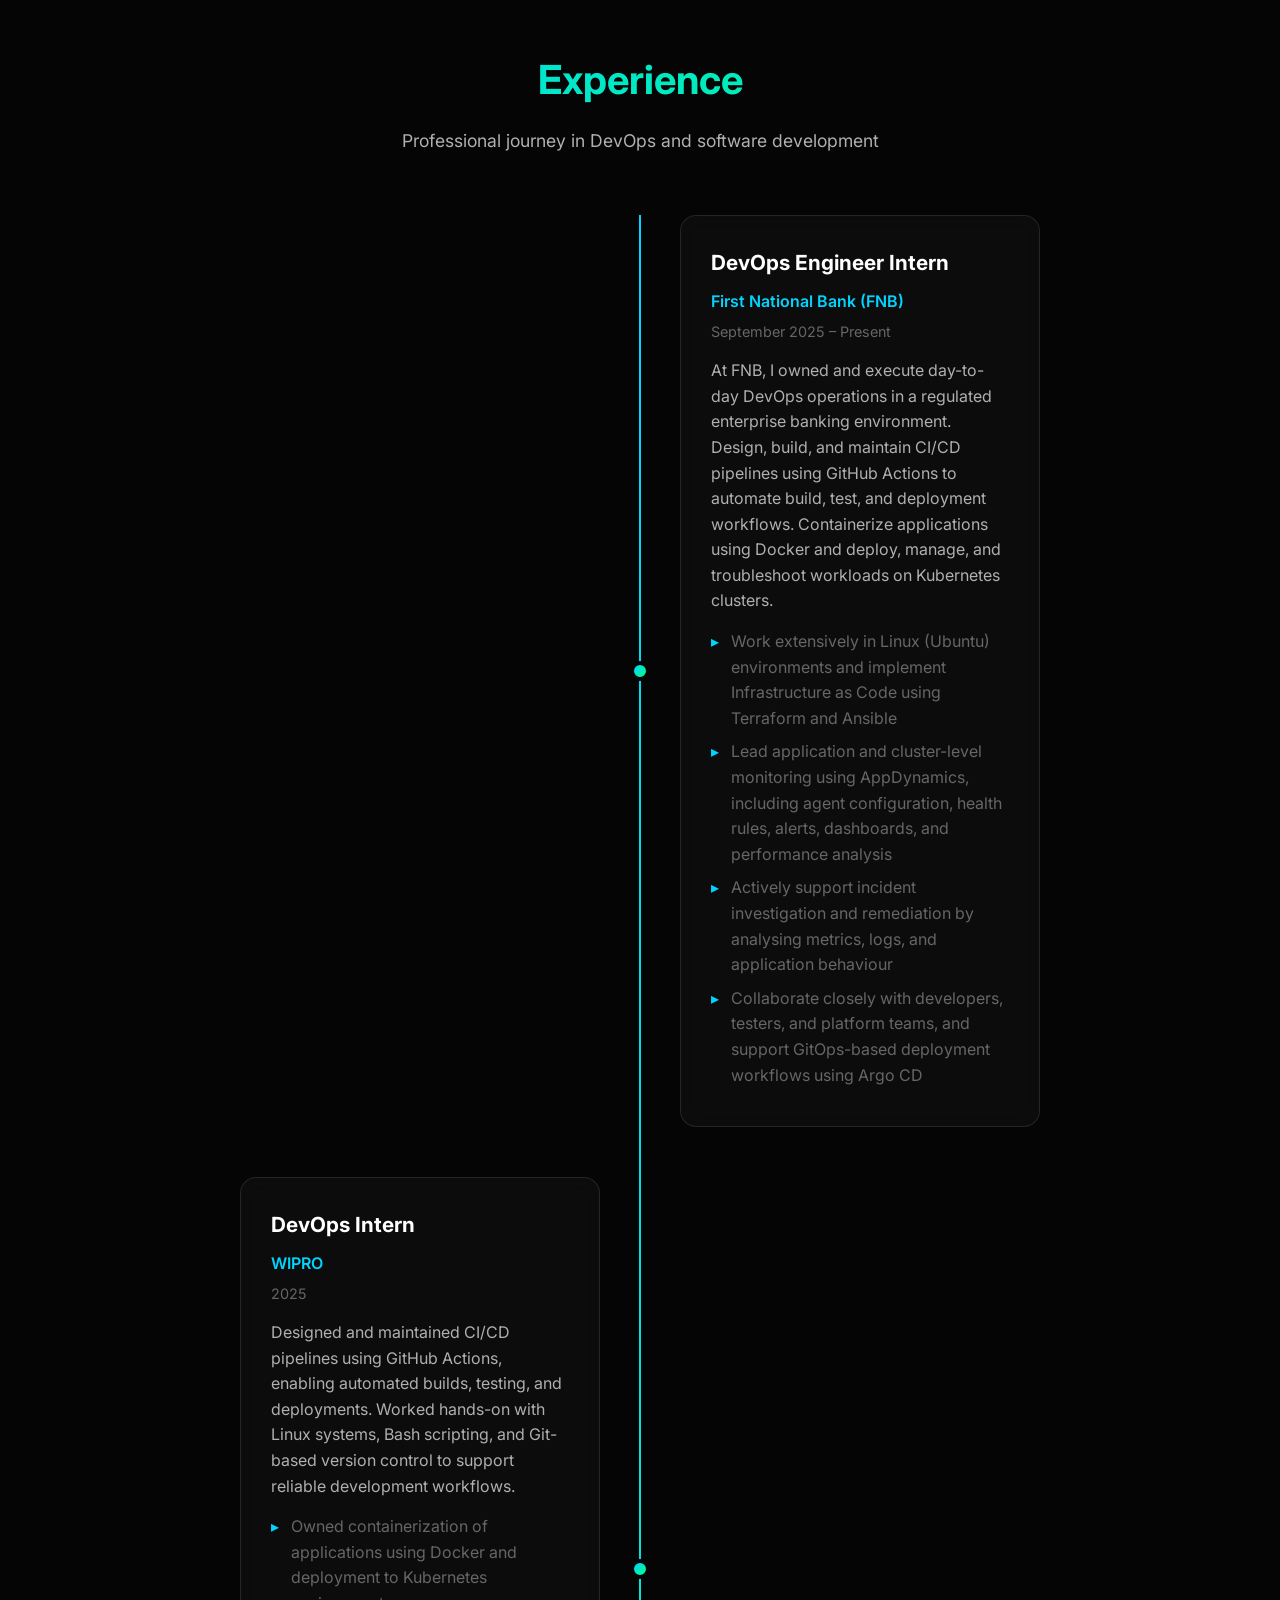
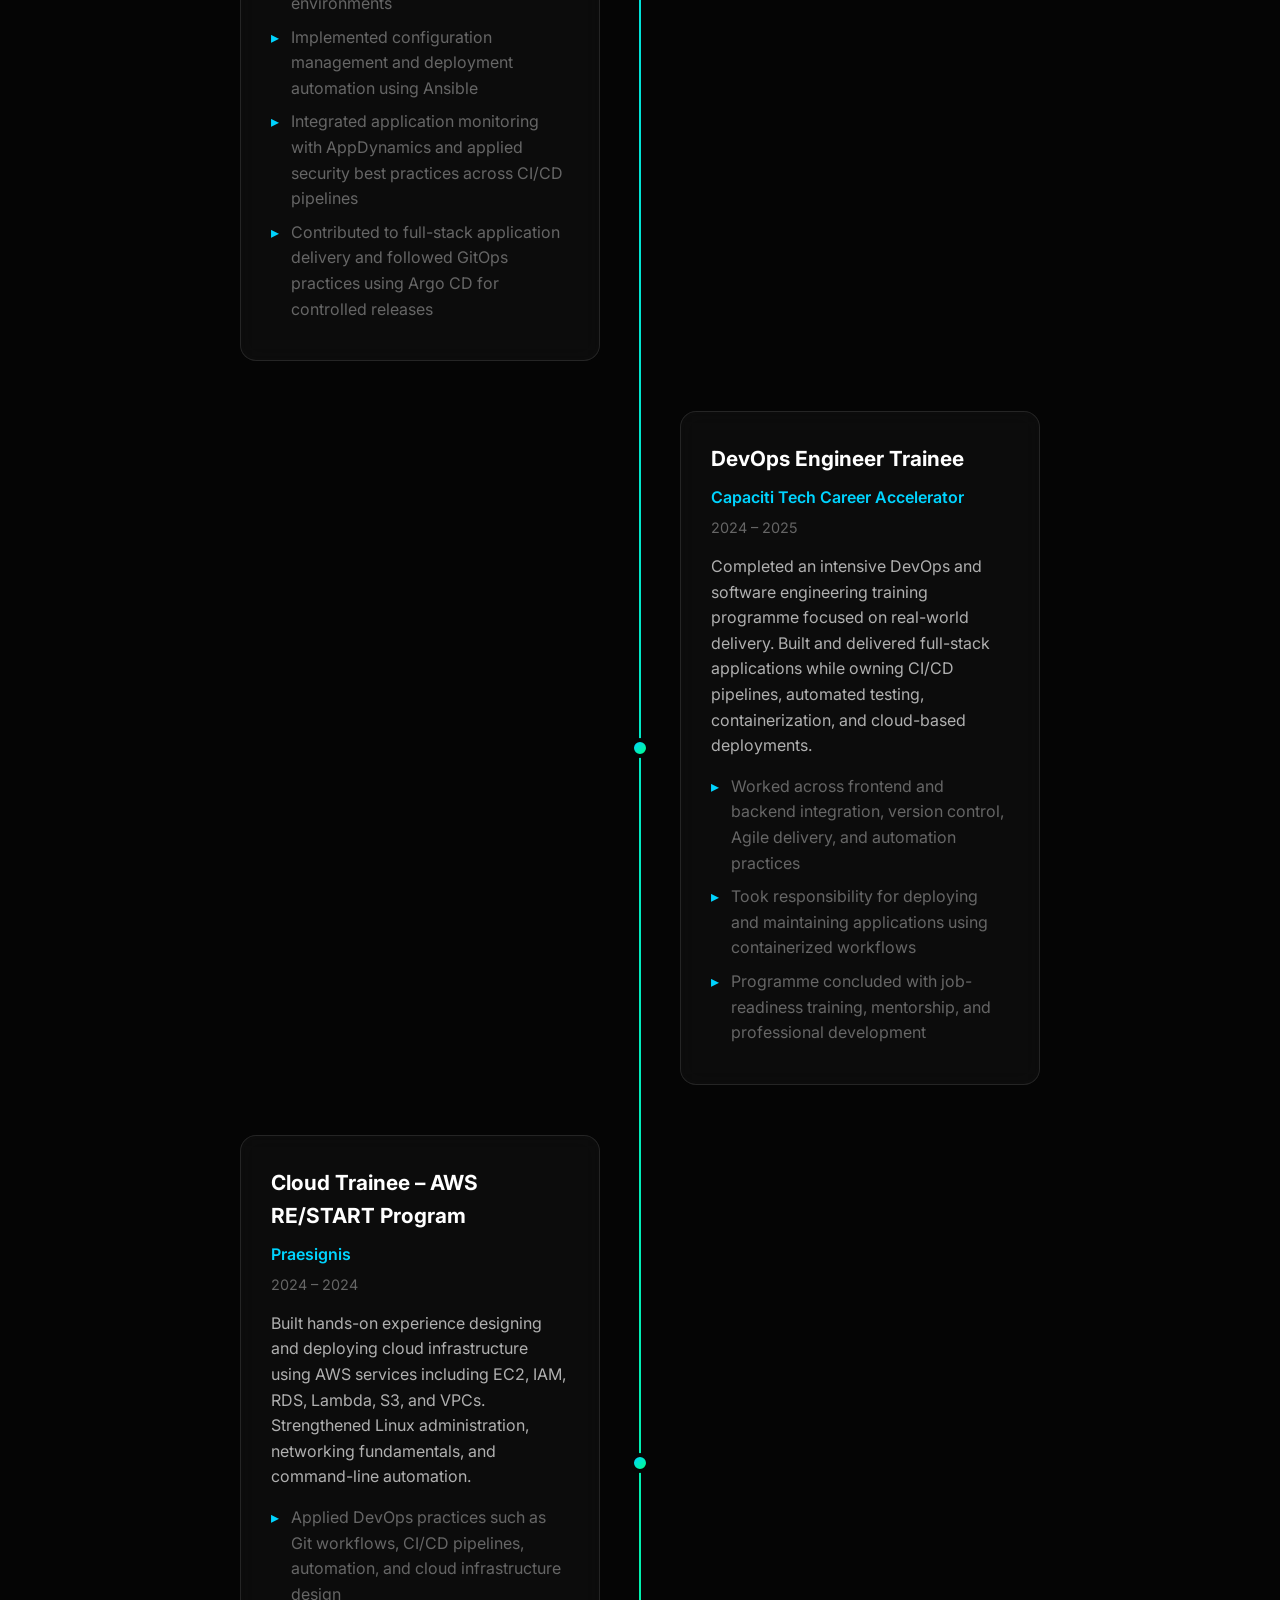
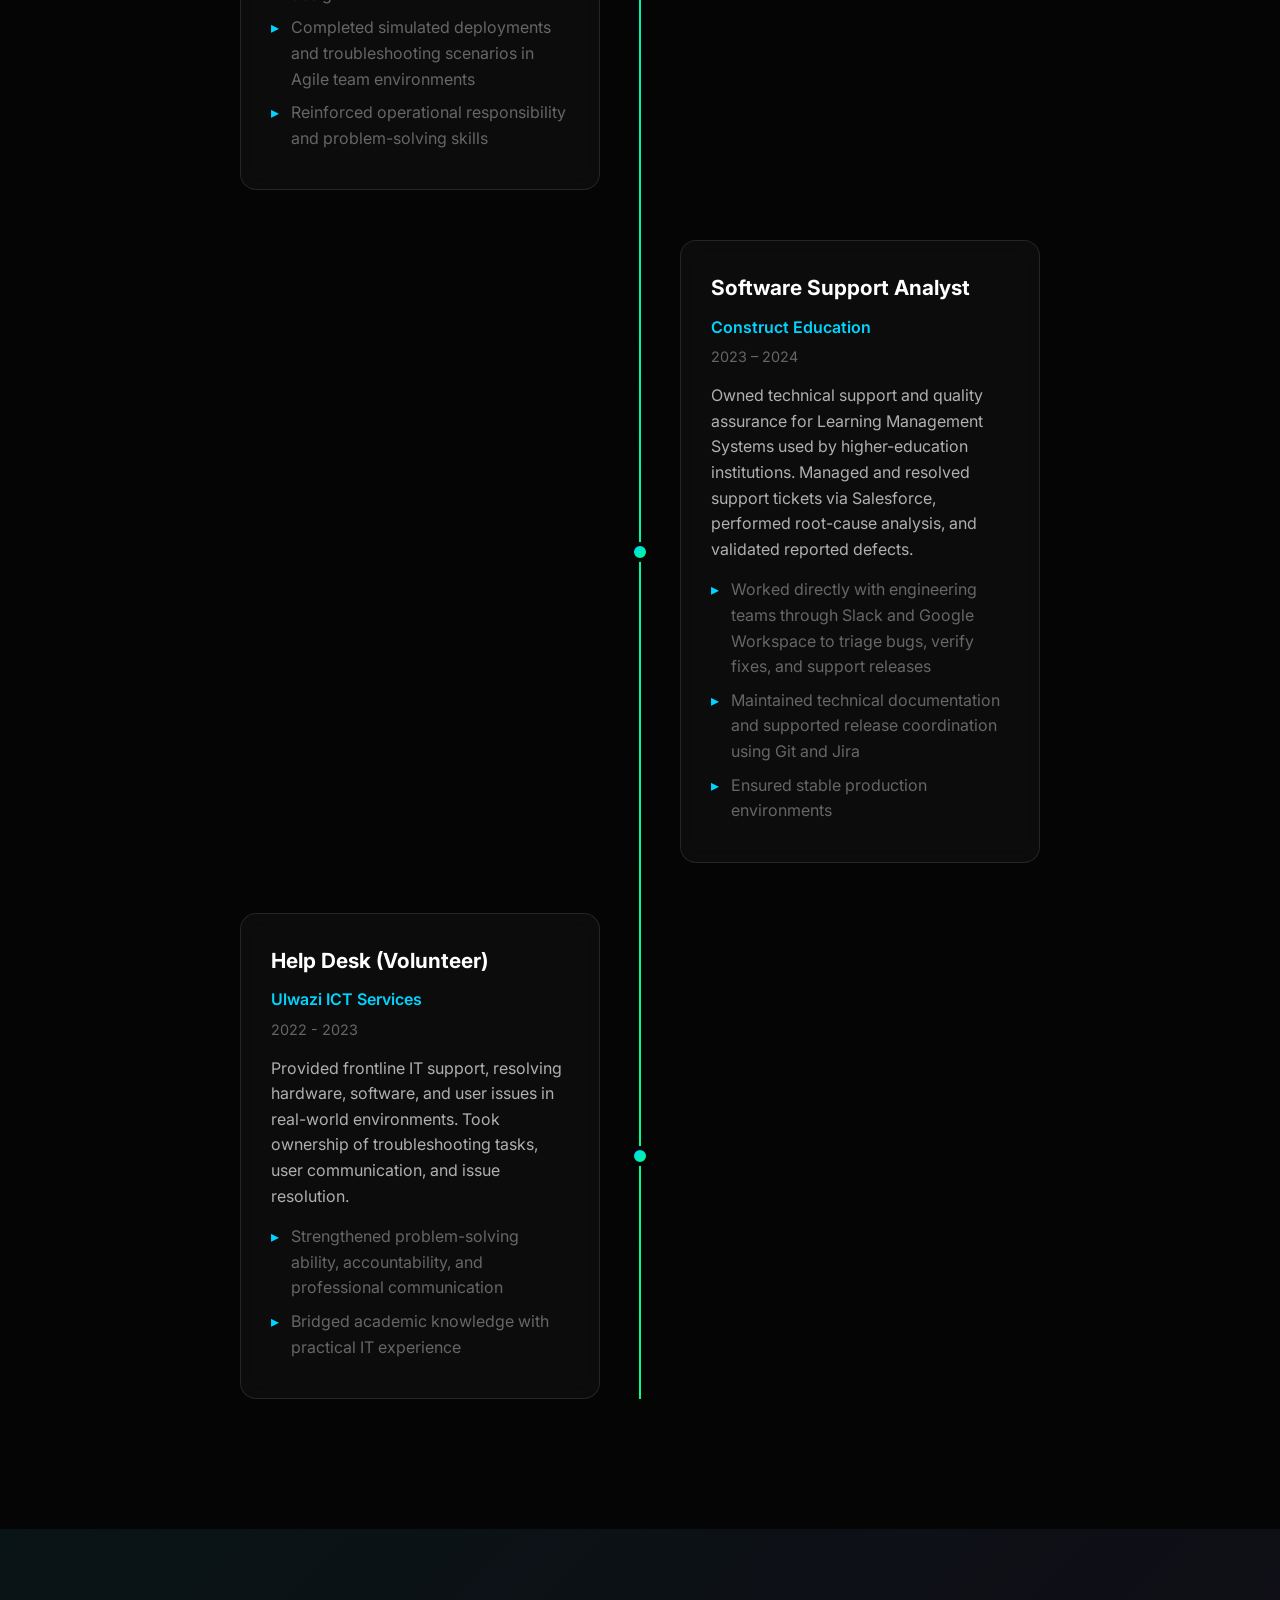
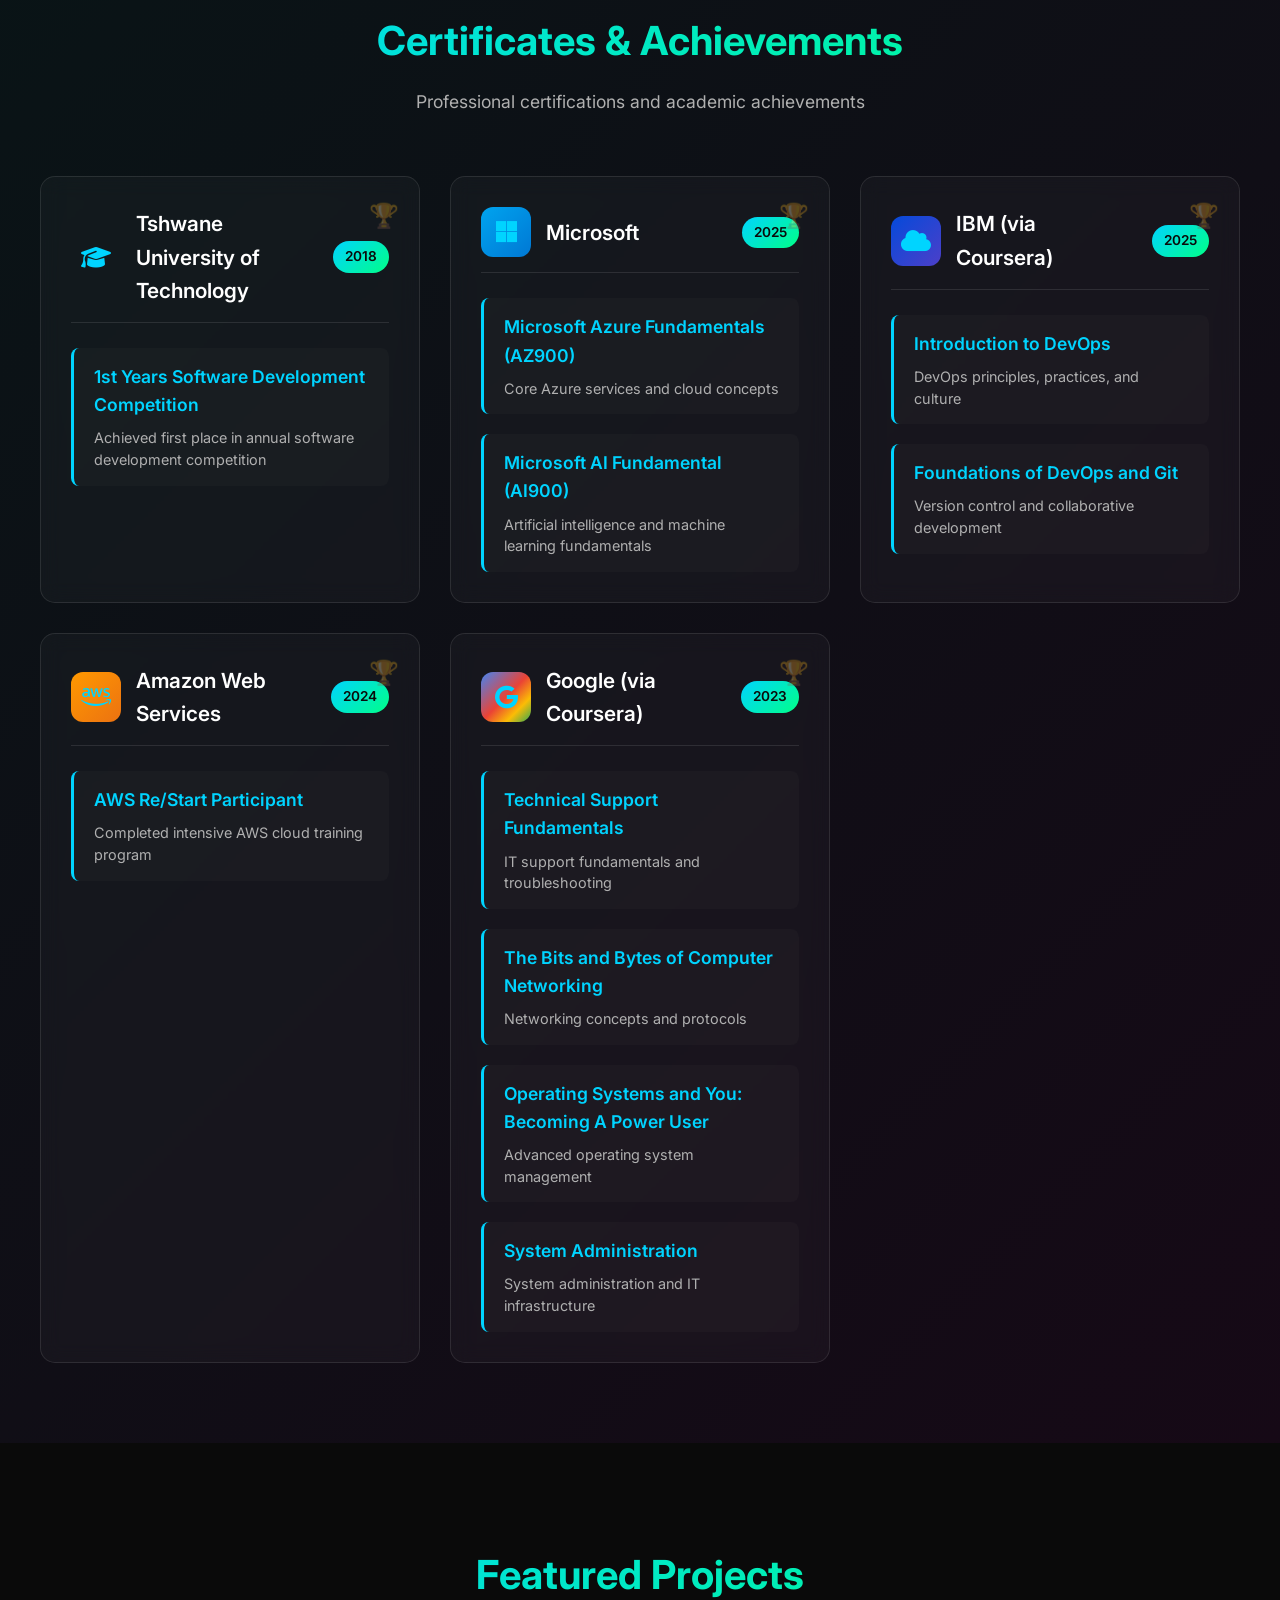
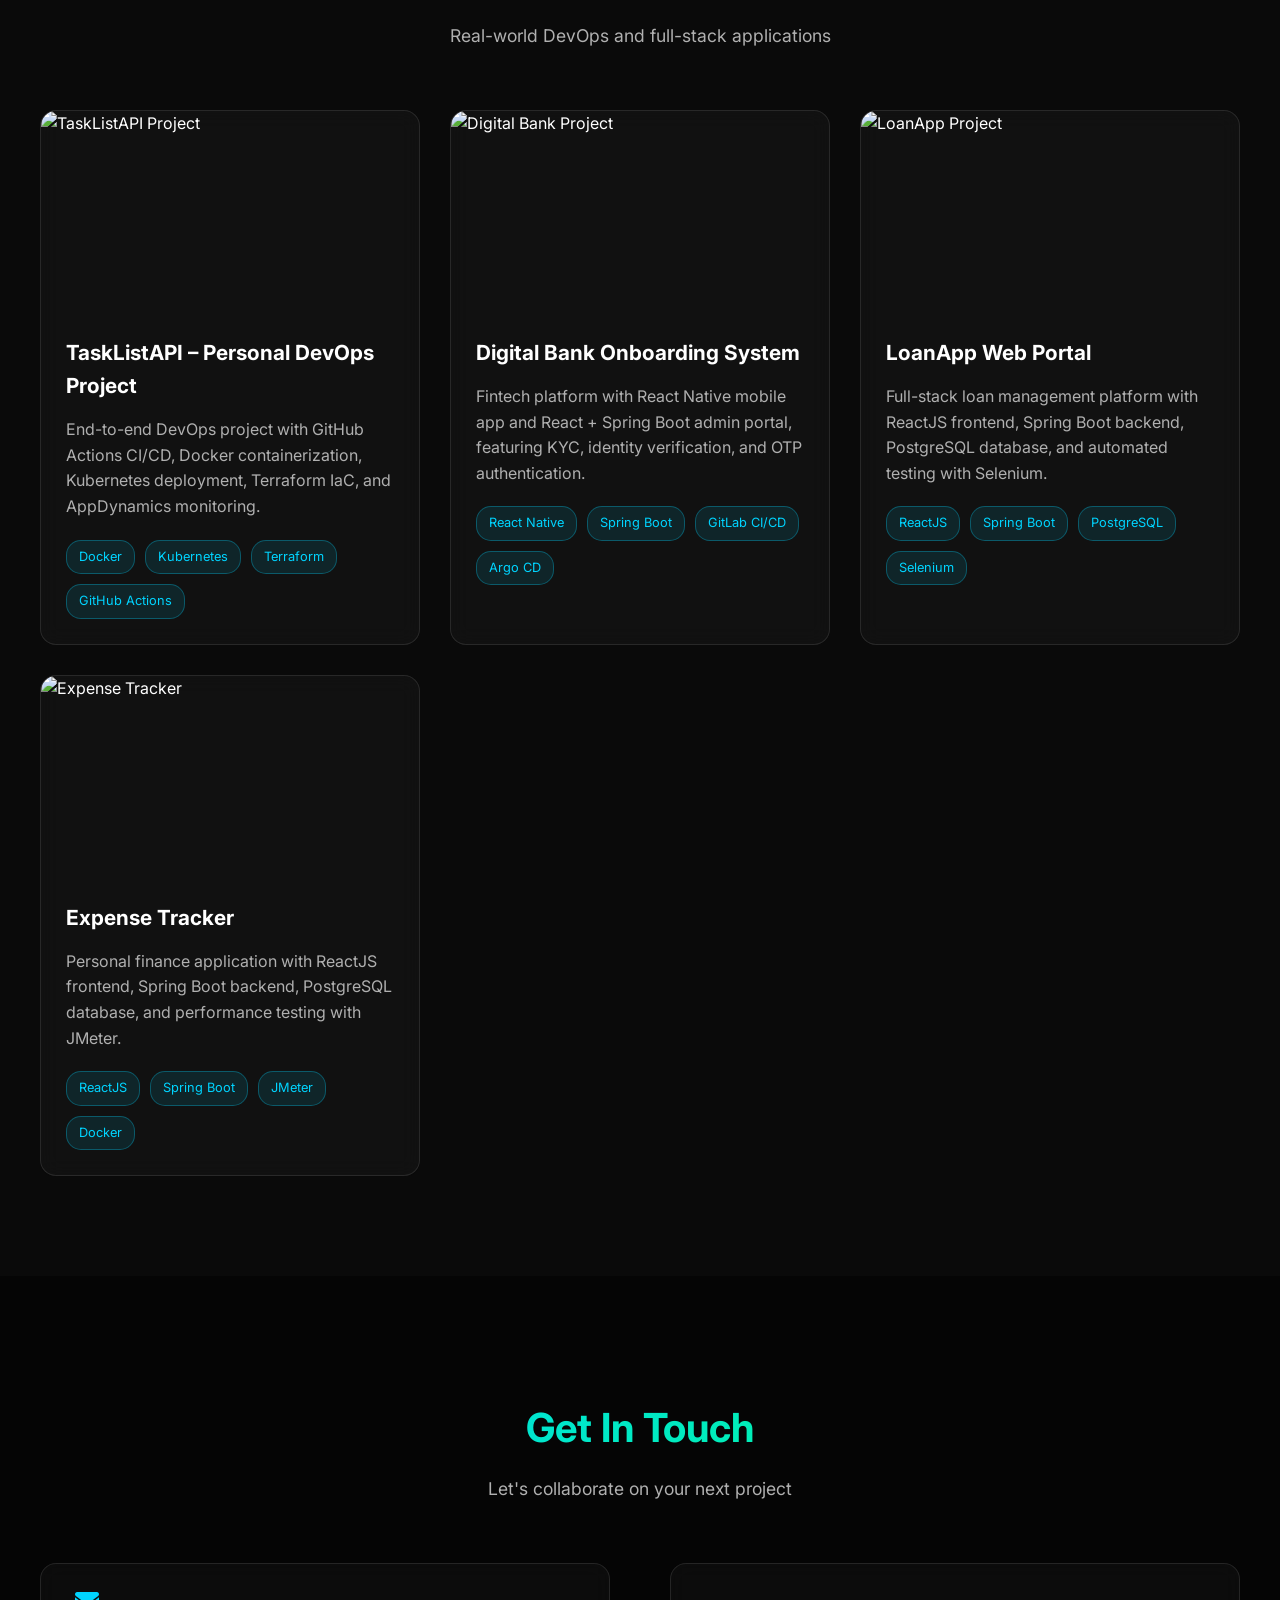
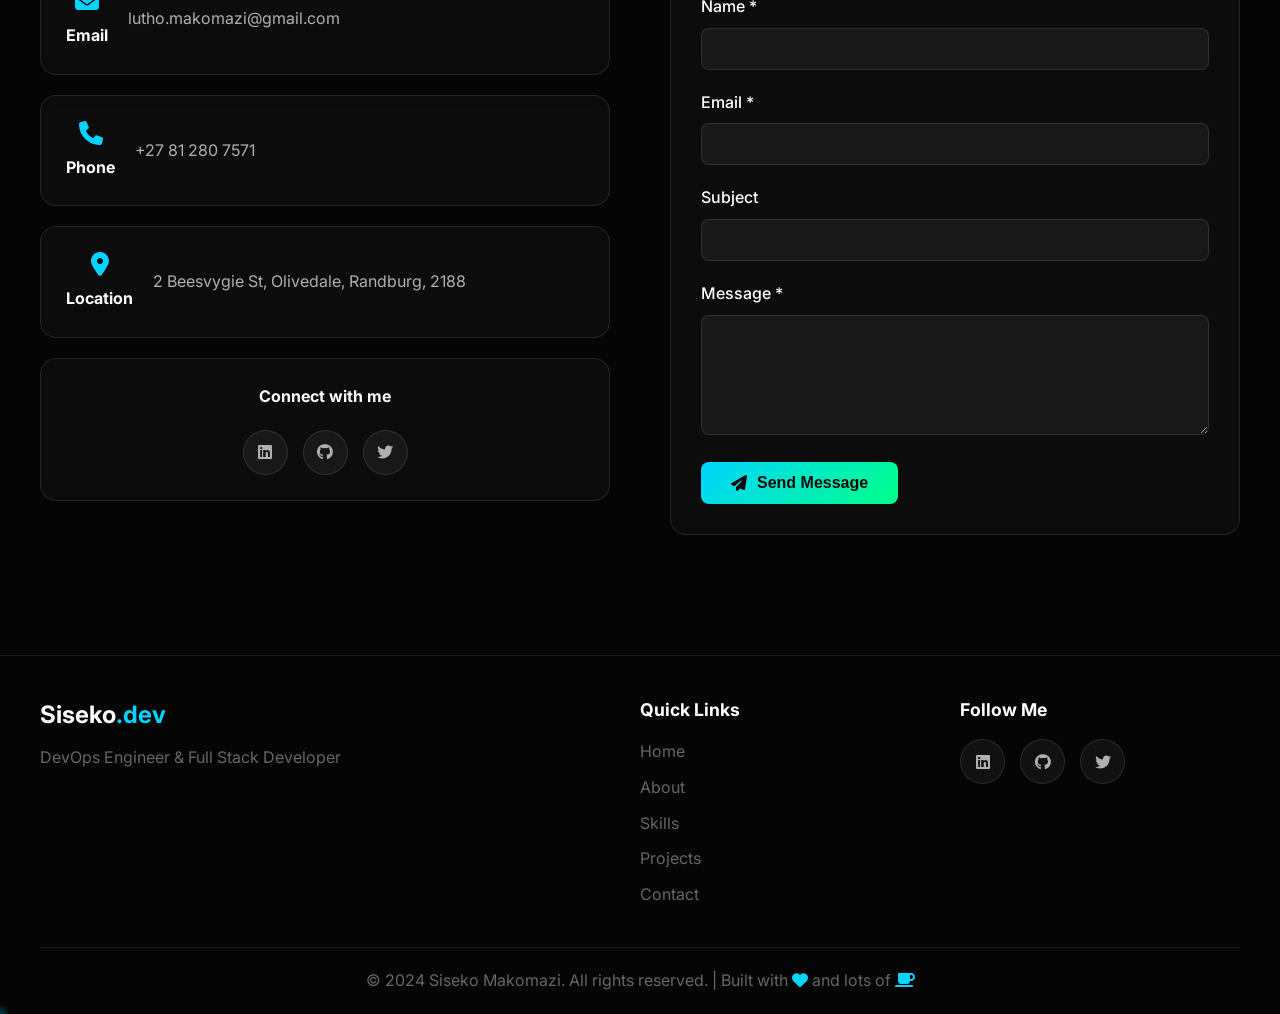
==== commit 7d342187: "Replace favicon with code/development icon and update manifest" ====
--- a/index.html
+++ b/index.html
@@ -3,7 +3,56 @@
 <head>
   <meta charset="utf-8">
   <meta name="viewport" content="width=device-width, initial-scale=1.0">
+  
+  <!-- Primary Meta Tags -->
   <title>Siseko Makomazi - DevOps Engineer & Full Stack Developer</title>
+  <meta name="title" content="Siseko Makomazi - DevOps Engineer & Full Stack Developer">
+  <meta name="description" content="Junior DevOps Engineer and Full Stack Developer specializing in cloud technologies, CI/CD pipelines, containerization, and modern web development. Passionate about automation and scalable solutions.">
+  <meta name="keywords" content="DevOps, Full Stack Developer, Cloud Computing, Docker, Kubernetes, AWS, CI/CD, Automation, Web Development, Siseko Makomazi">
+  <meta name="author" content="Siseko Makomazi">
+  <meta name="robots" content="index, follow">
+  
+  <!-- Open Graph / Facebook -->
+  <meta property="og:type" content="website">
+  <meta property="og:url" content="https://slmakomazi.github.io/MyOfficialPortfolio/">
+  <meta property="og:title" content="Siseko Makomazi - DevOps Engineer & Full Stack Developer">
+  <meta property="og:description" content="Junior DevOps Engineer and Full Stack Developer specializing in cloud technologies, CI/CD pipelines, containerization, and modern web development.">
+  <meta property="og:image" content="https://slmakomazi.github.io/MyOfficialPortfolio/professionalImage.jpeg">
+  <meta property="og:image:width" content="1200">
+  <meta property="og:image:height" content="630">
+  <meta property="og:image:alt" content="Siseko Makomazi - Professional Headshot">
+  <meta property="og:site_name" content="Siseko Makomazi Portfolio">
+  <meta property="og:locale" content="en_US">
+  
+  <!-- Twitter -->
+  <meta property="twitter:card" content="summary_large_image">
+  <meta property="twitter:url" content="https://slmakomazi.github.io/MyOfficialPortfolio/">
+  <meta property="twitter:title" content="Siseko Makomazi - DevOps Engineer & Full Stack Developer">
+  <meta property="twitter:description" content="Junior DevOps Engineer and Full Stack Developer specializing in cloud technologies, CI/CD pipelines, containerization, and modern web development.">
+  <meta property="twitter:image" content="https://slmakomazi.github.io/MyOfficialPortfolio/professionalImage.jpeg">
+  <meta property="twitter:image:alt" content="Siseko Makomazi - Professional Headshot">
+  
+  <!-- LinkedIn -->
+  <meta property="linkedin:owner" content="siseko-makomazi">
+  
+  <!-- Favicon - Code/Software Development Icon -->
+  <link rel="icon" href="data:image/svg+xml,<svg xmlns='http://www.w3.org/2000/svg' viewBox='0 0 100 100'><text y='.9em' font-size='90'>💻</text></svg>">
+  <link rel="icon" type="image/svg+xml" href="data:image/svg+xml,<svg xmlns='http://www.w3.org/2000/svg' viewBox='0 0 100 100'><text y='.9em' font-size='90'>💻</text></svg>">
+  
+  <!-- Alternative: Code brackets icon -->
+  <link rel="icon" href="data:image/svg+xml,<svg xmlns='http://www.w3.org/2000/svg' viewBox='0 0 100 100'><text x='50' y='50' text-anchor='middle' dy='.3em' font-size='60' font-family='monospace' fill='%2300d4ff'>&lt;/&gt;</text></svg>">
+  
+  <!-- Apple Touch Icon -->
+  <link rel="apple-touch-icon" href="data:image/svg+xml,<svg xmlns='http://www.w3.org/2000/svg' viewBox='0 0 100 100'><text x='50' y='50' text-anchor='middle' dy='.3em' font-size='60' font-family='monospace' fill='%2300d4ff'>&lt;/&gt;</text></svg>">
+  
+  <!-- Manifest for PWA -->
+  <link rel="manifest" href="site.webmanifest">
+  
+  <!-- Theme Color -->
+  <meta name="theme-color" content="#00d4ff">
+  <meta name="msapplication-TileColor" content="#00d4ff">
+  
+  <!-- Stylesheets -->
   <link rel="stylesheet" href="https://necolas.github.io/normalize.css/7.0.0/normalize.css">
   <link href="https://cdnjs.cloudflare.com/ajax/libs/font-awesome/6.4.0/css/all.min.css" rel="stylesheet">
   <link href="https://unpkg.com/aos@2.3.1/dist/aos.css" rel="stylesheet">
--- a/style.css
+++ b/style.css
@@ -220,7 +220,7 @@
   display: flex;
   align-items: center;
   justify-content: center;
-  padding: 100px 20px 50px;
+  padding: 120px 20px 80px;
   position: relative;
   background: radial-gradient(circle at 20% 50%, rgba(0, 212, 255, 0.1) 0%, transparent 50%),
               radial-gradient(circle at 80% 50%, rgba(255, 0, 255, 0.1) 0%, transparent 50%);
@@ -228,10 +228,16 @@
 
 .hero-content {
   max-width: 1200px;
-  display: grid;
-  grid-template-columns: 1fr 1fr;
+  display: flex;
+  flex-direction: row;
   gap: 60px;
   align-items: center;
+  width: 100%;
+}
+
+.hero-text {
+  flex: 1;
+  max-width: 600px;
 }
 
 .hero-text h1 {
@@ -242,6 +248,28 @@
   -webkit-background-clip: text;
   -webkit-text-fill-color: transparent;
   background-clip: text;
+  line-height: 1.1;
+}
+
+.hero-text h2 {
+  font-size: 2rem;
+  font-weight: 600;
+  margin-bottom: 15px;
+  color: var(--text-primary);
+  line-height: 1.2;
+}
+
+.hero-subtitle {
+  font-size: 1.1rem;
+  color: var(--text-muted);
+  margin-bottom: 30px;
+  line-height: 1.6;
+  max-width: 500px;
+}
+
+.hero-visual {
+  flex: 1;
+  max-width: 500px;
 }
 
 .glitch {
@@ -489,10 +517,10 @@
 }
 
 .about-content {
-  display: grid;
-  grid-template-columns: 2fr 1fr;
+  display: flex;
+  flex-direction: row;
   gap: 60px;
-  align-items: start;
+  align-items: flex-start;
 }
 
 .about-card {
@@ -501,6 +529,7 @@
   border-radius: 16px;
   padding: 40px;
   backdrop-filter: blur(10px);
+  flex: 2;
 }
 
 .about-header {
@@ -594,8 +623,9 @@
   background: var(--card-bg);
   border: 1px solid var(--border-color);
   border-radius: 16px;
-  padding: 30px;
+  padding: 40px;
   backdrop-filter: blur(10px);
+  flex: 1;
 }
 
 .skills-showcase h3 {
@@ -1229,94 +1259,556 @@
 }
 
 /* Responsive Design */
-@media (max-width: 768px) {
-  .nav-menu {
-    position: fixed;
-    left: -100%;
-    top: 70px;
-    flex-direction: column;
-    background: var(--darker-bg);
-    width: 100%;
-    text-align: center;
-    transition: 0.3s;
-    box-shadow: 0 10px 27px rgba(0, 0, 0, 0.05);
-    padding: 20px 0;
-  }
-
-  .nav-menu.active {
-    left: 0;
-  }
-
-  .hamburger {
-    display: flex;
-  }
-
+@media (max-width: 1200px) {
+  .container {
+    max-width: 960px;
+  }
+  
+  .hero-content {
+    gap: 40px;
+  }
+  
+  .hero-text h1 {
+    font-size: 3.5rem;
+  }
+}
+
+@media (max-width: 992px) {
+  .container {
+    max-width: 720px;
+  }
+  
   .hero-content {
     grid-template-columns: 1fr;
     text-align: center;
-  }
-
+    gap: 40px;
+  }
+  
+  .hero-text h1 {
+    font-size: 3rem;
+  }
+  
+  .hero-visual {
+    order: -1;
+  }
+  
+  .terminal {
+    max-width: 500px;
+    margin: 0 auto;
+  }
+  
+  .nav-menu {
+    gap: 20px;
+  }
+  
+  .competency-grid {
+    grid-template-columns: repeat(2, 1fr);
+  }
+  
+  .skills-categories {
+    grid-template-columns: repeat(2, 1fr);
+  }
+  
+  .certificates-grid {
+    grid-template-columns: repeat(2, 1fr);
+  }
+}
+
+@media (max-width: 768px) {
+  .container {
+    max-width: 540px;
+    padding: 0 15px;
+  }
+  
+  /* Navigation */
+  .nav-menu {
+    position: fixed;
+    top: 70px;
+    left: -100%;
+    width: 100%;
+    height: calc(100vh - 70px);
+    background: rgba(10, 10, 10, 0.98);
+    backdrop-filter: blur(10px);
+    flex-direction: column;
+    justify-content: flex-start;
+    align-items: center;
+    padding-top: 50px;
+    gap: 30px;
+    transition: left 0.3s ease;
+  }
+  
+  .nav-menu.active {
+    left: 0;
+  }
+  
+  .hamburger {
+    display: flex;
+  }
+  
+  .hamburger.active span:nth-child(1) {
+    transform: rotate(-45deg) translate(-5px, 6px);
+  }
+  
+  .hamburger.active span:nth-child(2) {
+    opacity: 0;
+  }
+  
+  .hamburger.active span:nth-child(3) {
+    transform: rotate(45deg) translate(-5px, -6px);
+  }
+  
+  /* Hero Section - Fix overlapping */
+  .hero {
+    padding: 140px 15px 80px;
+    min-height: auto;
+  }
+  
+  .hero-content {
+    flex-direction: column;
+    gap: 40px;
+    text-align: center;
+  }
+  
+  .hero-text {
+    max-width: 100%;
+    order: 2;
+  }
+  
+  .hero-visual {
+    order: 1;
+    max-width: 100%;
+  }
+  
   .hero-text h1 {
     font-size: 2.5rem;
-  }
-
+    line-height: 1.1;
+    margin-bottom: 15px;
+  }
+  
+  .hero-text h2 {
+    font-size: 1.5rem;
+    margin-bottom: 12px;
+    line-height: 1.2;
+  }
+  
+  .hero-subtitle {
+    font-size: 1rem;
+    margin-bottom: 25px;
+    line-height: 1.5;
+    max-width: 100%;
+  }
+  
   .hero-buttons {
-    justify-content: center;
-  }
-
-  .about-content,
-  .skills-content,
-  .contact-content {
+    flex-direction: column;
+    gap: 15px;
+    align-items: center;
+  }
+  
+  .btn {
+    width: 100%;
+    max-width: 250px;
+  }
+  
+  .terminal {
+    max-width: 100%;
+    font-size: 0.9rem;
+  }
+  
+  .terminal-line {
+    padding: 8px 12px;
+  }
+  
+  .terminal-output {
+    padding: 8px 12px;
+    font-size: 0.85rem;
+  }
+  
+  /* About Section */
+  .about-content {
+    flex-direction: column;
+    gap: 30px;
+  }
+  
+  .about-card {
+    text-align: center;
+  }
+  
+  .about-header {
+    flex-direction: column;
+    gap: 15px;
+  }
+  
+  .about-avatar {
+    margin: 0 auto;
+  }
+  
+  .competency-grid {
     grid-template-columns: 1fr;
-    gap: 40px;
-  }
-
+    gap: 20px;
+  }
+  
+  /* Skills Section */
+  .skills-content {
+    flex-direction: column;
+    gap: 30px;
+  }
+  
   .skills-categories {
     grid-template-columns: 1fr;
-  }
-
-  .values-grid {
+    gap: 20px;
+  }
+  
+  .skill-tags {
+    flex-wrap: wrap;
+    gap: 8px;
+  }
+  
+  .skill-tag {
+    font-size: 0.85rem;
+    padding: 4px 8px;
+  }
+  
+  /* Experience Timeline */
+  .timeline {
+    padding-left: 30px;
+  }
+  
+  .timeline-dot {
+    left: 0;
+    width: 12px;
+    height: 12px;
+  }
+  
+  .timeline-content {
+    padding: 20px;
+  }
+  
+  .timeline-header h3 {
+    font-size: 1.2rem;
+  }
+  
+  /* Certificates */
+  .certificates-grid {
     grid-template-columns: 1fr;
-  }
-
-  .timeline::before {
-    left: 30px;
-  }
-
-  .timeline-item {
-    flex-direction: row !important;
-    margin-left: 60px;
-  }
-
-  .timeline-dot {
-    left: 30px;
-  }
-
-  .timeline-content {
-    width: 100%;
-  }
-
+    gap: 20px;
+  }
+  
+  .certificate-category {
+    padding: 20px;
+  }
+  
+  .category-header {
+    flex-direction: column;
+    text-align: center;
+    gap: 10px;
+  }
+  
+  .brand-logo {
+    margin: 0 auto;
+  }
+  
+  .certificate-item {
+    padding: 12px 15px;
+  }
+  
+  /* Projects */
   .projects-grid {
     grid-template-columns: 1fr;
-  }
-
+    gap: 20px;
+  }
+  
+  .project-content {
+    padding: 20px;
+  }
+  
+  /* Contact */
+  .contact-content {
+    flex-direction: column;
+    gap: 30px;
+  }
+  
+  .contact-form {
+    padding: 20px;
+  }
+  
+  /* Footer */
   .footer-content {
     grid-template-columns: 1fr;
     text-align: center;
-  }
-
+    gap: 30px;
+  }
+  
+  .footer-links {
+    text-align: center;
+  }
+  
   .footer-social .social-icons {
     justify-content: center;
   }
 }
 
 @media (max-width: 480px) {
+  .container {
+    padding: 0 10px;
+  }
+  
+  /* Hero Section - Small mobile optimization */
+  .hero {
+    padding: 120px 10px 60px;
+  }
+  
+  .hero-content {
+    gap: 30px;
+  }
+  
   .hero-text h1 {
     font-size: 2rem;
-  }
-
+    line-height: 1.0;
+    margin-bottom: 12px;
+  }
+  
+  .hero-text h2 {
+    font-size: 1.2rem;
+    margin-bottom: 10px;
+    line-height: 1.1;
+  }
+  
+  .hero-subtitle {
+    font-size: 0.9rem;
+    margin-bottom: 20px;
+    line-height: 1.4;
+  }
+  
+  .hero-buttons {
+    gap: 10px;
+  }
+  
+  .btn {
+    padding: 12px 20px;
+    font-size: 0.9rem;
+  }
+  
+  .terminal {
+    font-size: 0.8rem;
+  }
+  
+  .terminal-line {
+    padding: 6px 10px;
+  }
+  
+  .terminal-output {
+    padding: 6px 10px;
+    font-size: 0.8rem;
+  }
+  
+  /* Navigation */
+  .logo h2 {
+    font-size: 1.2rem;
+  }
+  
+  .logo-icon {
+    width: 35px;
+    height: 35px;
+  }
+  
+  /* Section Headers */
   .section-title {
-    font-size: 2rem;
+    font-size: 1.8rem;
+  }
+  
+  .section-subtitle {
+    font-size: 0.9rem;
+  }
+  
+  /* About */
+  .about-avatar {
+    width: 60px;
+    height: 60px;
+  }
+  
+  .about-info h3 {
+    font-size: 1.3rem;
+  }
+  
+  .about-info .title {
+    font-size: 0.9rem;
+  }
+  
+  /* Skills */
+  .category-header h3 {
+    font-size: 1.1rem;
+  }
+  
+  .skill-tag {
+    font-size: 0.8rem;
+    padding: 3px 6px;
+  }
+  
+  .progress-item {
+    padding: 10px 0;
+  }
+  
+  .progress-header span {
+    font-size: 0.85rem;
+  }
+  
+  /* Timeline */
+  .timeline-content {
+    padding: 15px;
+  }
+  
+  .timeline-header h3 {
+    font-size: 1.1rem;
+  }
+  
+  .timeline-header .company,
+  .timeline-header .duration {
+    font-size: 0.8rem;
+  }
+  
+  .timeline-content p {
+    font-size: 0.9rem;
+  }
+  
+  .timeline-content li {
+    font-size: 0.85rem;
+    margin-bottom: 5px;
+  }
+  
+  /* Certificates */
+  .certificate-category {
+    padding: 15px;
+  }
+  
+  .category-header h3 {
+    font-size: 1rem;
+  }
+  
+  .category-header .year {
+    font-size: 0.75rem;
+  }
+  
+  .certificate-item h4 {
+    font-size: 0.95rem;
+  }
+  
+  .certificate-item p {
+    font-size: 0.85rem;
+  }
+  
+  /* Projects */
+  .project-content h3 {
+    font-size: 1.1rem;
+  }
+  
+  .project-content p {
+    font-size: 0.9rem;
+  }
+  
+  .tech-tag {
+    font-size: 0.8rem;
+    padding: 3px 6px;
+  }
+  
+  /* Contact */
+  .contact-card {
+    padding: 15px;
+  }
+  
+  .contact-header h3 {
+    font-size: 1rem;
+  }
+  
+  .contact-card p {
+    font-size: 0.9rem;
+  }
+  
+  .form-group label {
+    font-size: 0.9rem;
+  }
+  
+  .form-group input,
+  .form-group textarea {
+    font-size: 0.9rem;
+    padding: 10px;
+  }
+  
+  .btn-primary {
+    padding: 12px 20px;
+    font-size: 0.9rem;
+  }
+  
+  /* Footer */
+  .footer-brand h3 {
+    font-size: 1.2rem;
+  }
+  
+  .footer-brand p {
+    font-size: 0.9rem;
+  }
+  
+  .footer-links h4 {
+    font-size: 1rem;
+  }
+  
+  .footer-links ul li {
+    font-size: 0.9rem;
+  }
+  
+  .social-icons {
+    gap: 15px;
+  }
+  
+  .social-icon {
+    width: 35px;
+    height: 35px;
+    font-size: 0.9rem;
+  }
+}
+
+/* Extra small devices */
+@media (max-width: 360px) {
+  .hero {
+    padding: 110px 8px 50px;
+  }
+  
+  .hero-content {
+    gap: 25px;
+  }
+  
+  .hero-text h1 {
+    font-size: 1.8rem;
+    line-height: 1.0;
+    margin-bottom: 10px;
+  }
+  
+  .hero-text h2 {
+    font-size: 1.1rem;
+    margin-bottom: 8px;
+    line-height: 1.1;
+  }
+  
+  .hero-subtitle {
+    font-size: 0.85rem;
+    margin-bottom: 18px;
+    line-height: 1.3;
+  }
+  
+  .section-title {
+    font-size: 1.6rem;
+  }
+  
+  .terminal {
+    font-size: 0.75rem;
+  }
+  
+  .terminal-line {
+    padding: 5px 8px;
+  }
+  
+  .terminal-output {
+    padding: 5px 8px;
+    font-size: 0.75rem;
   }
 }
 
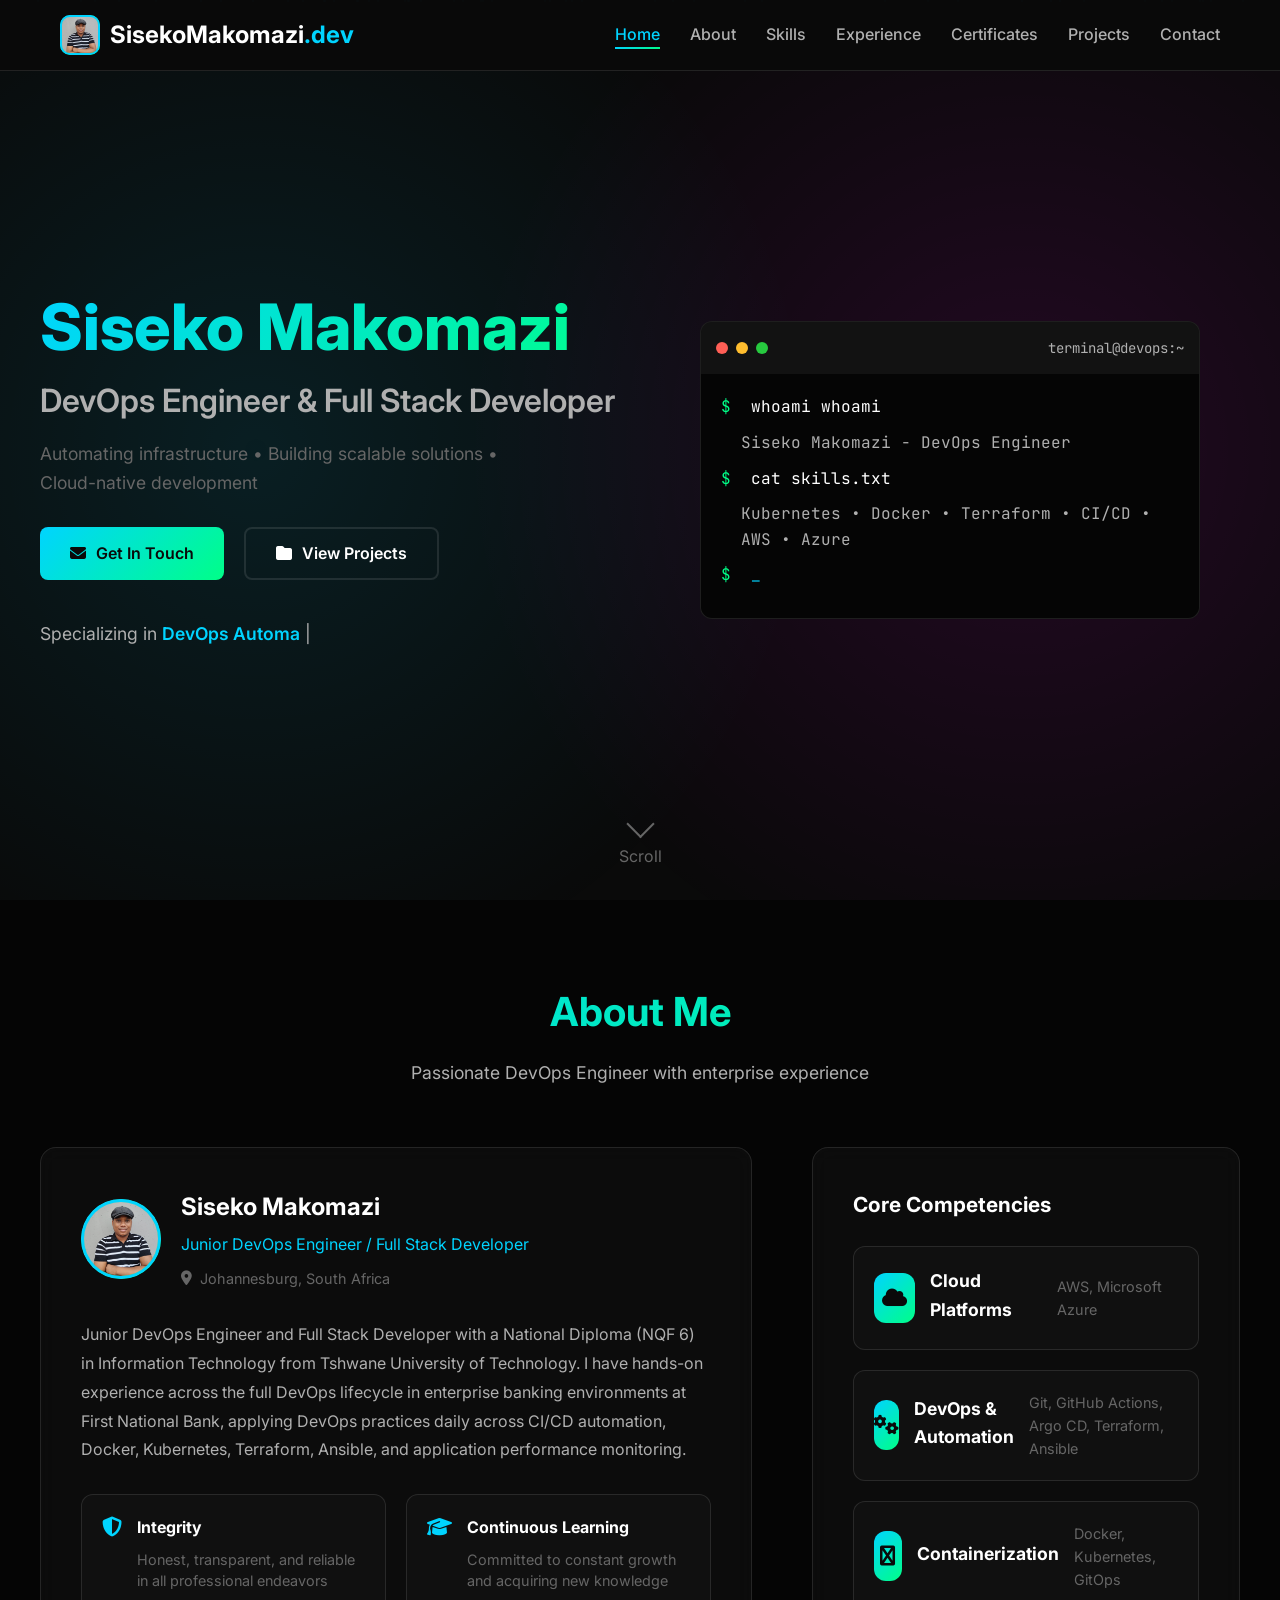
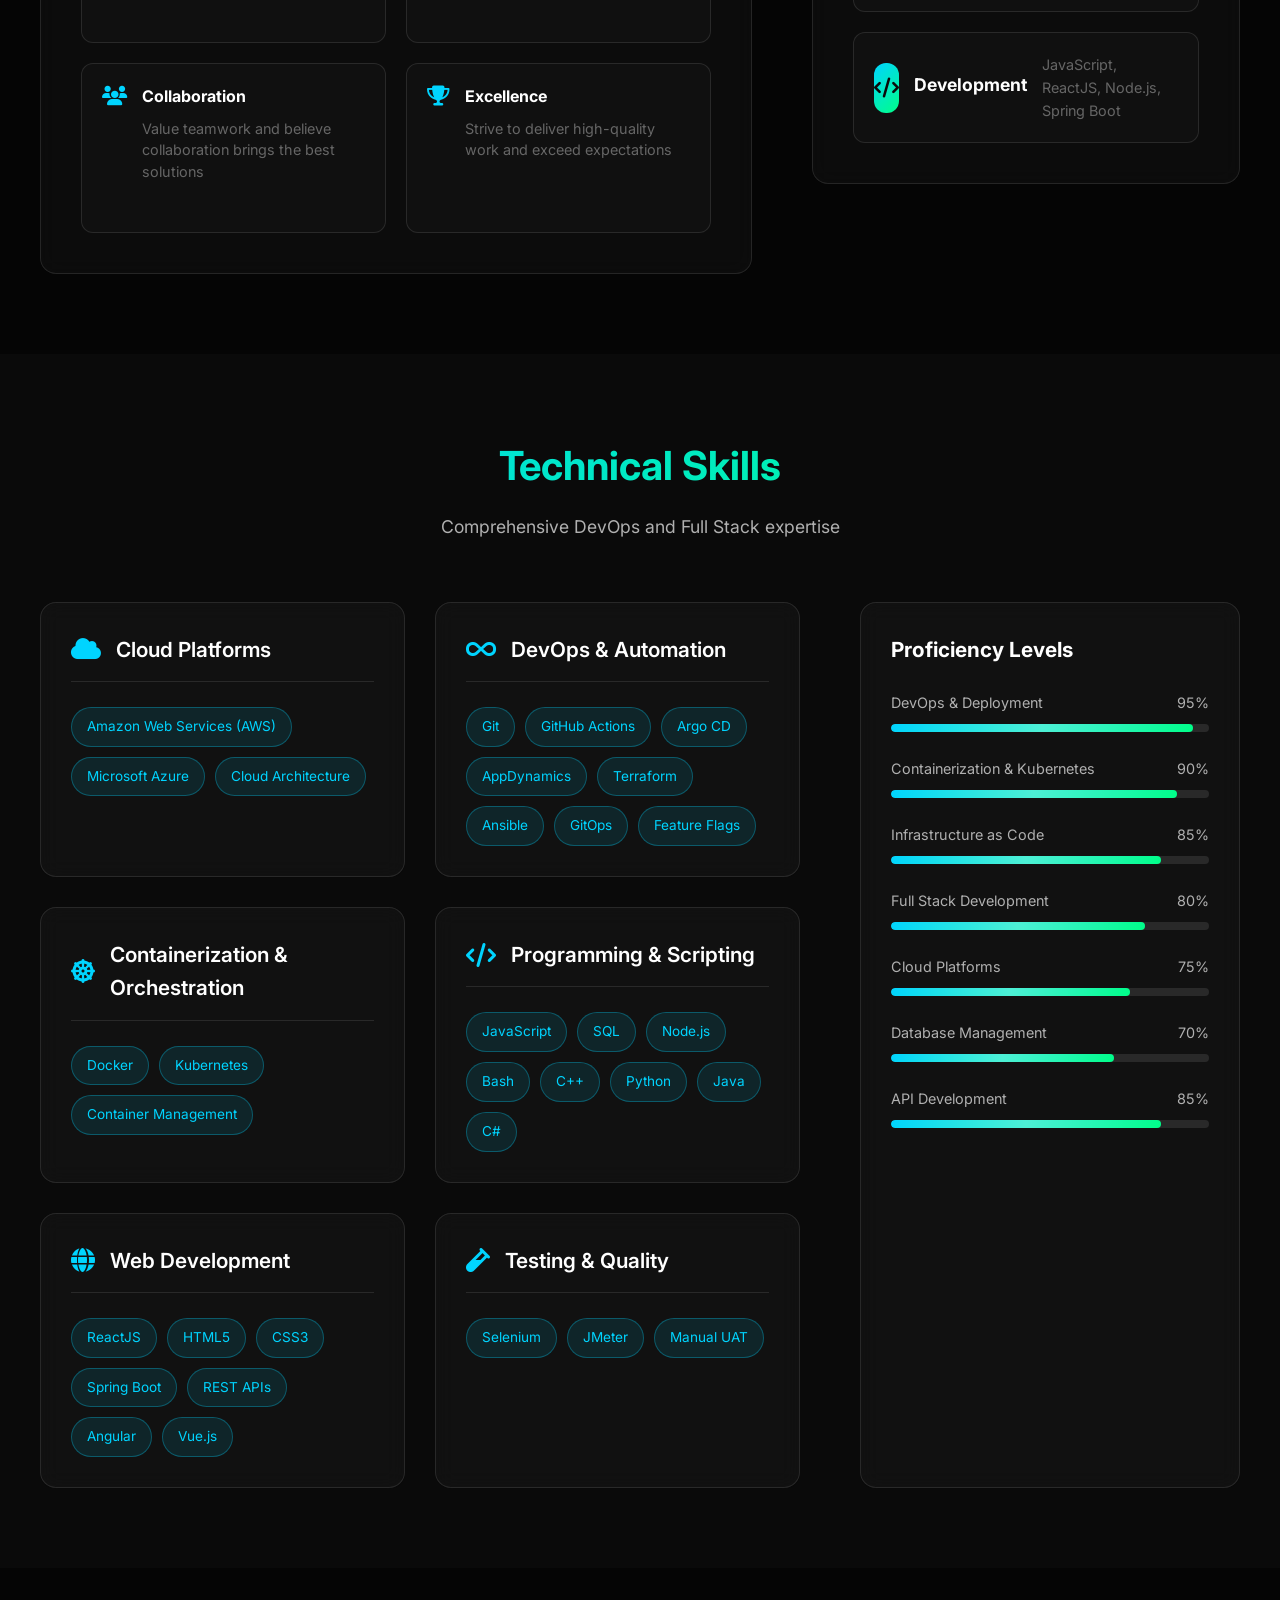
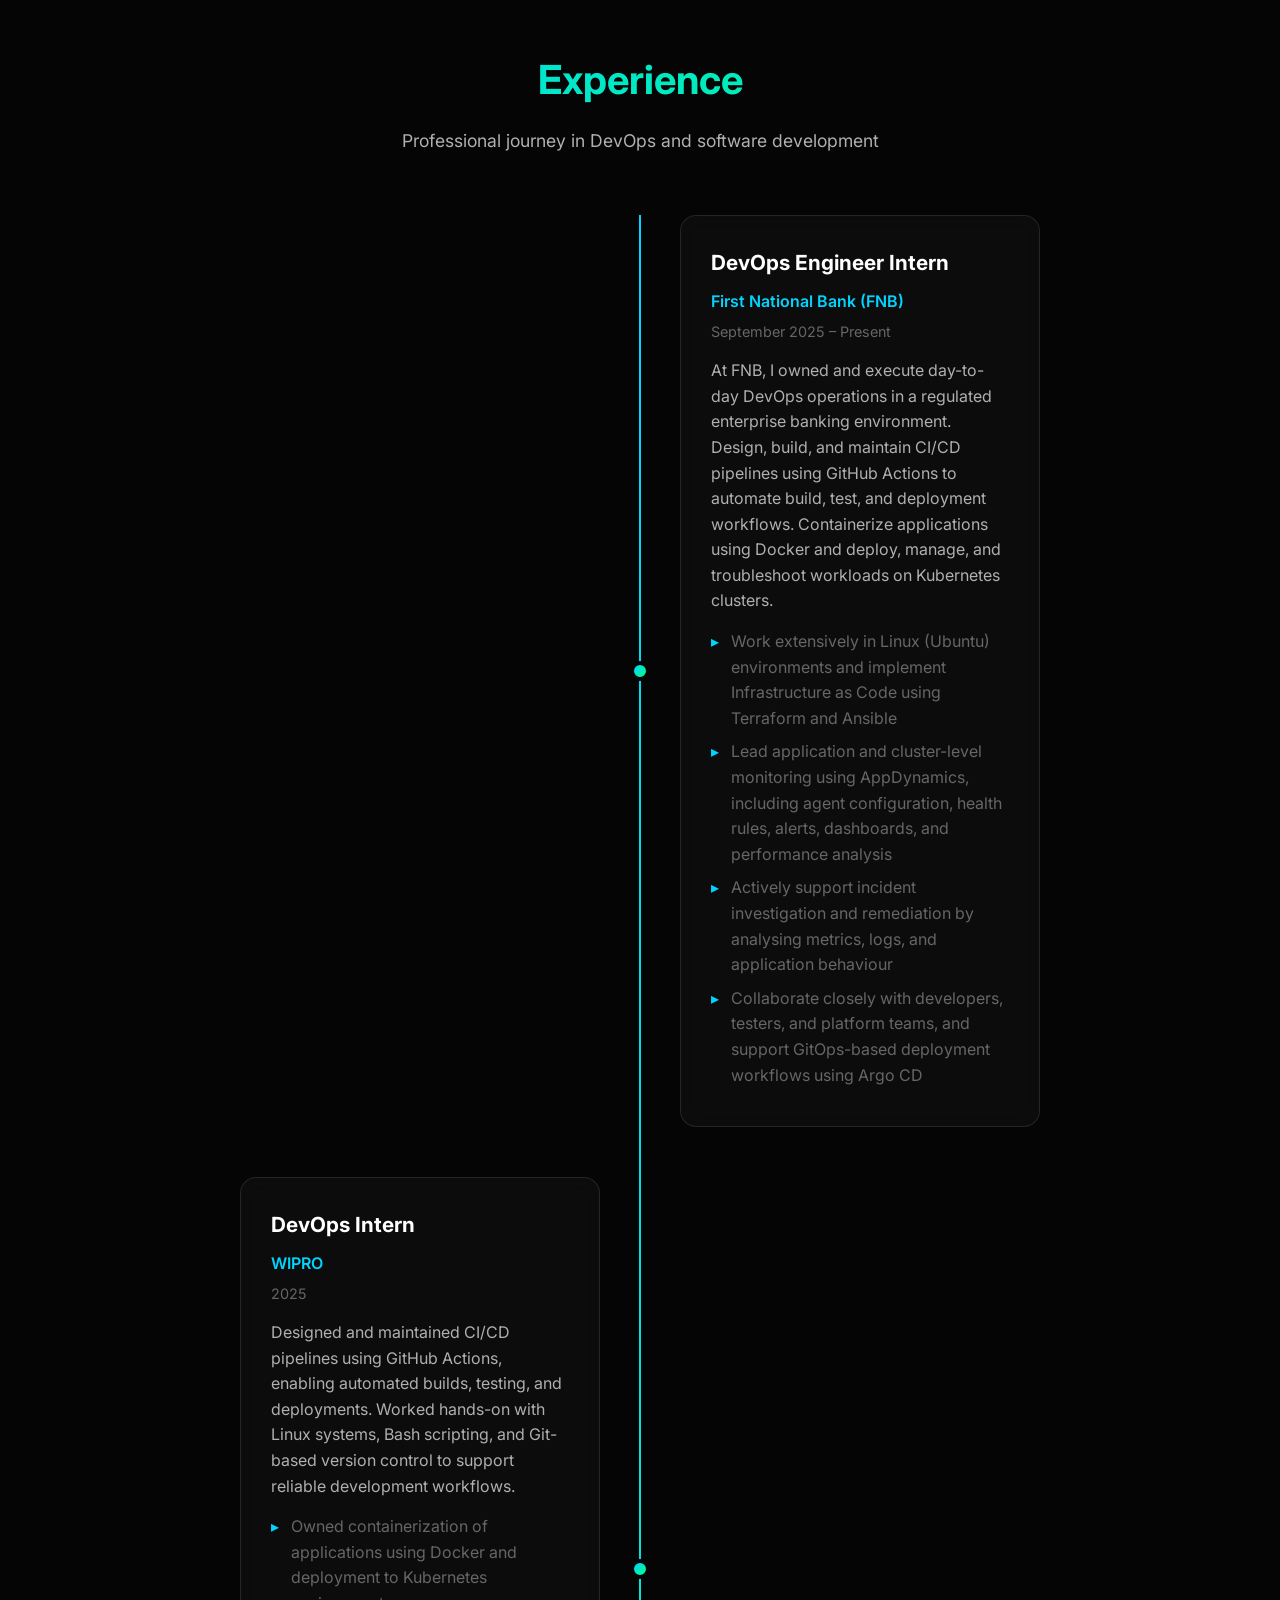
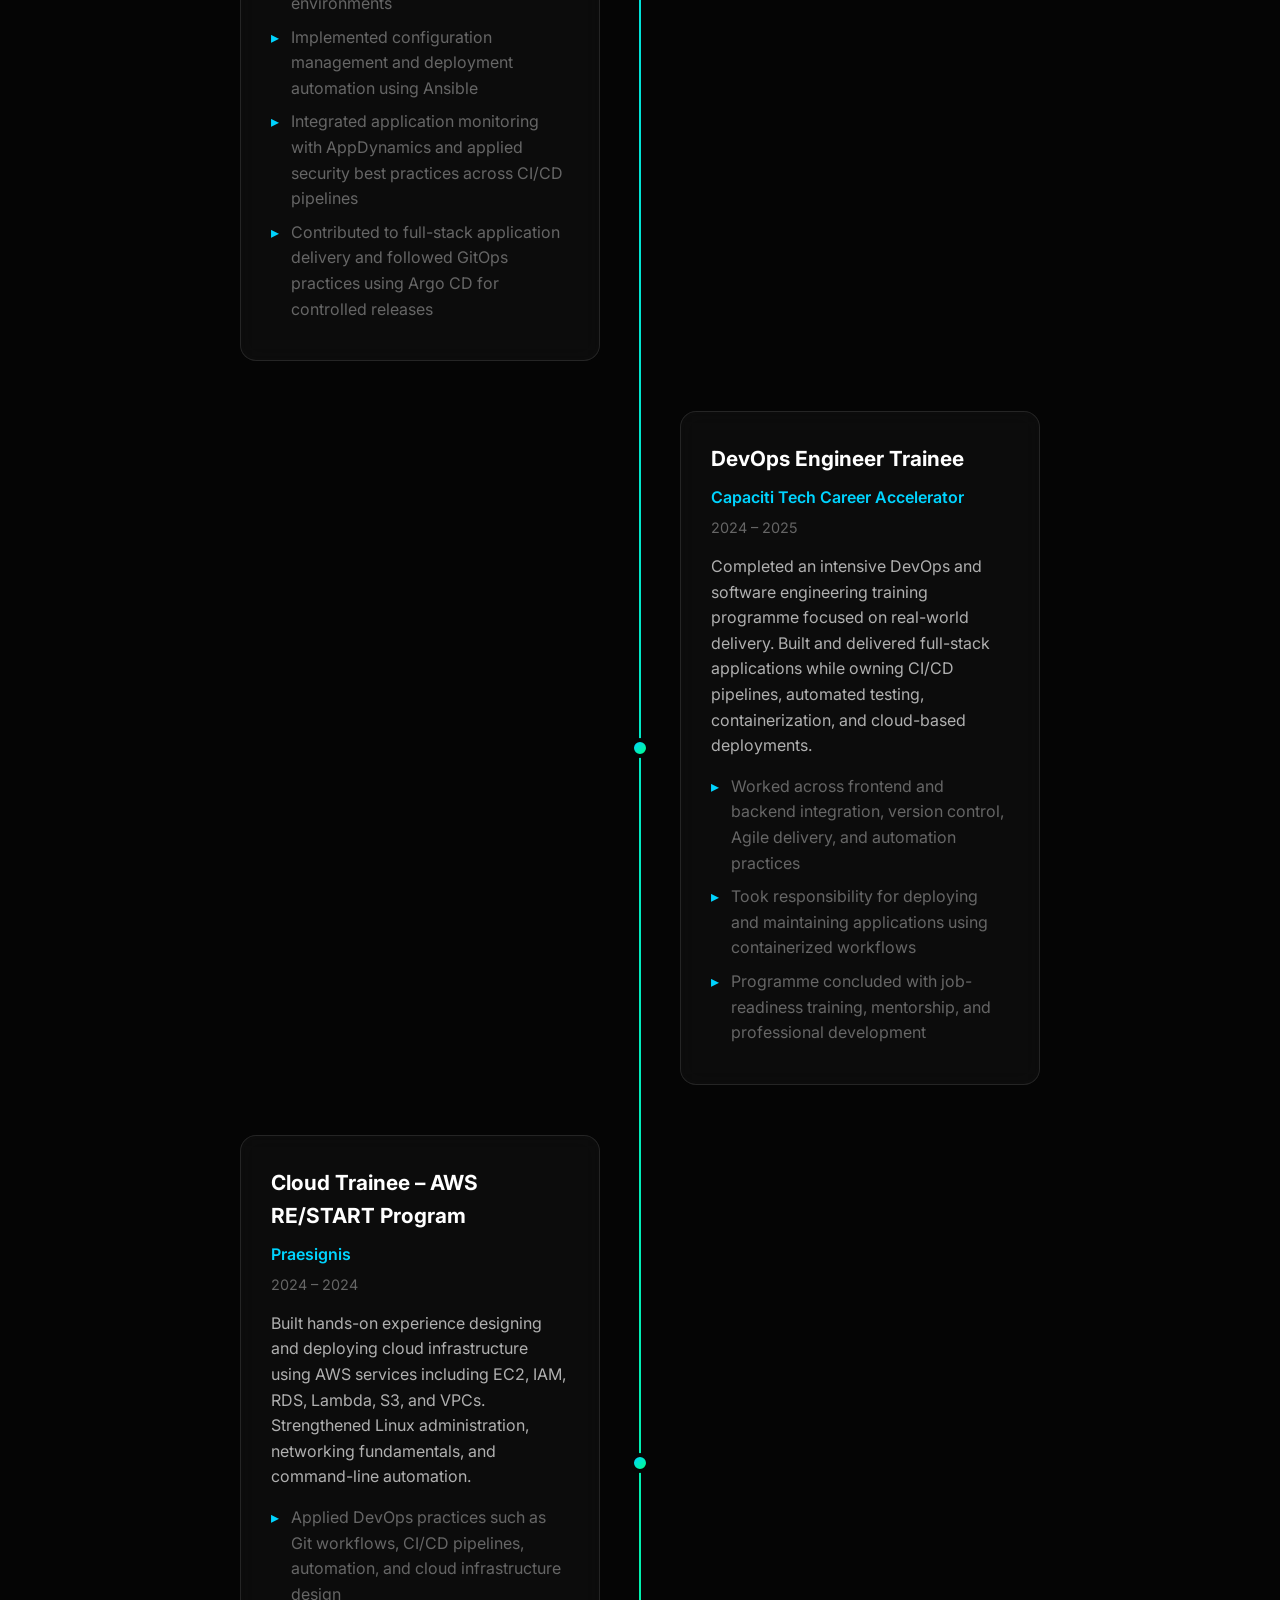
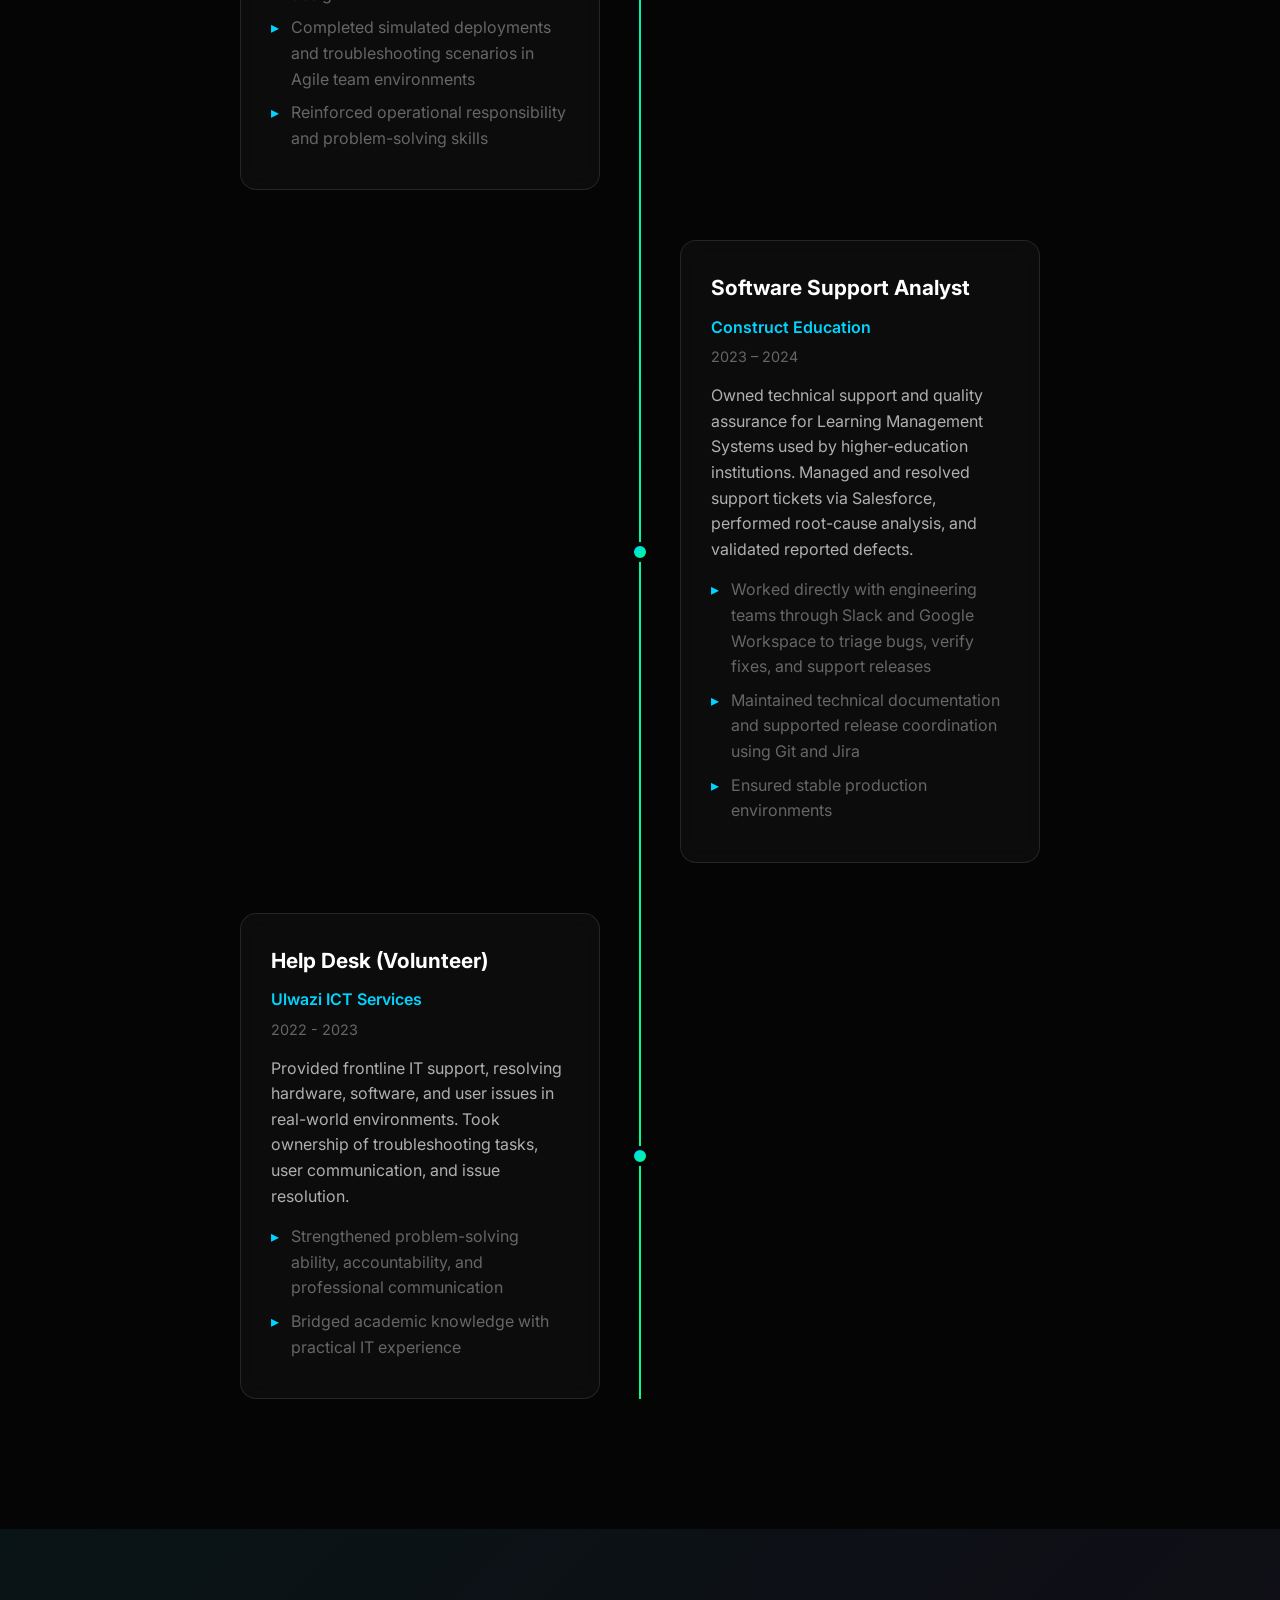
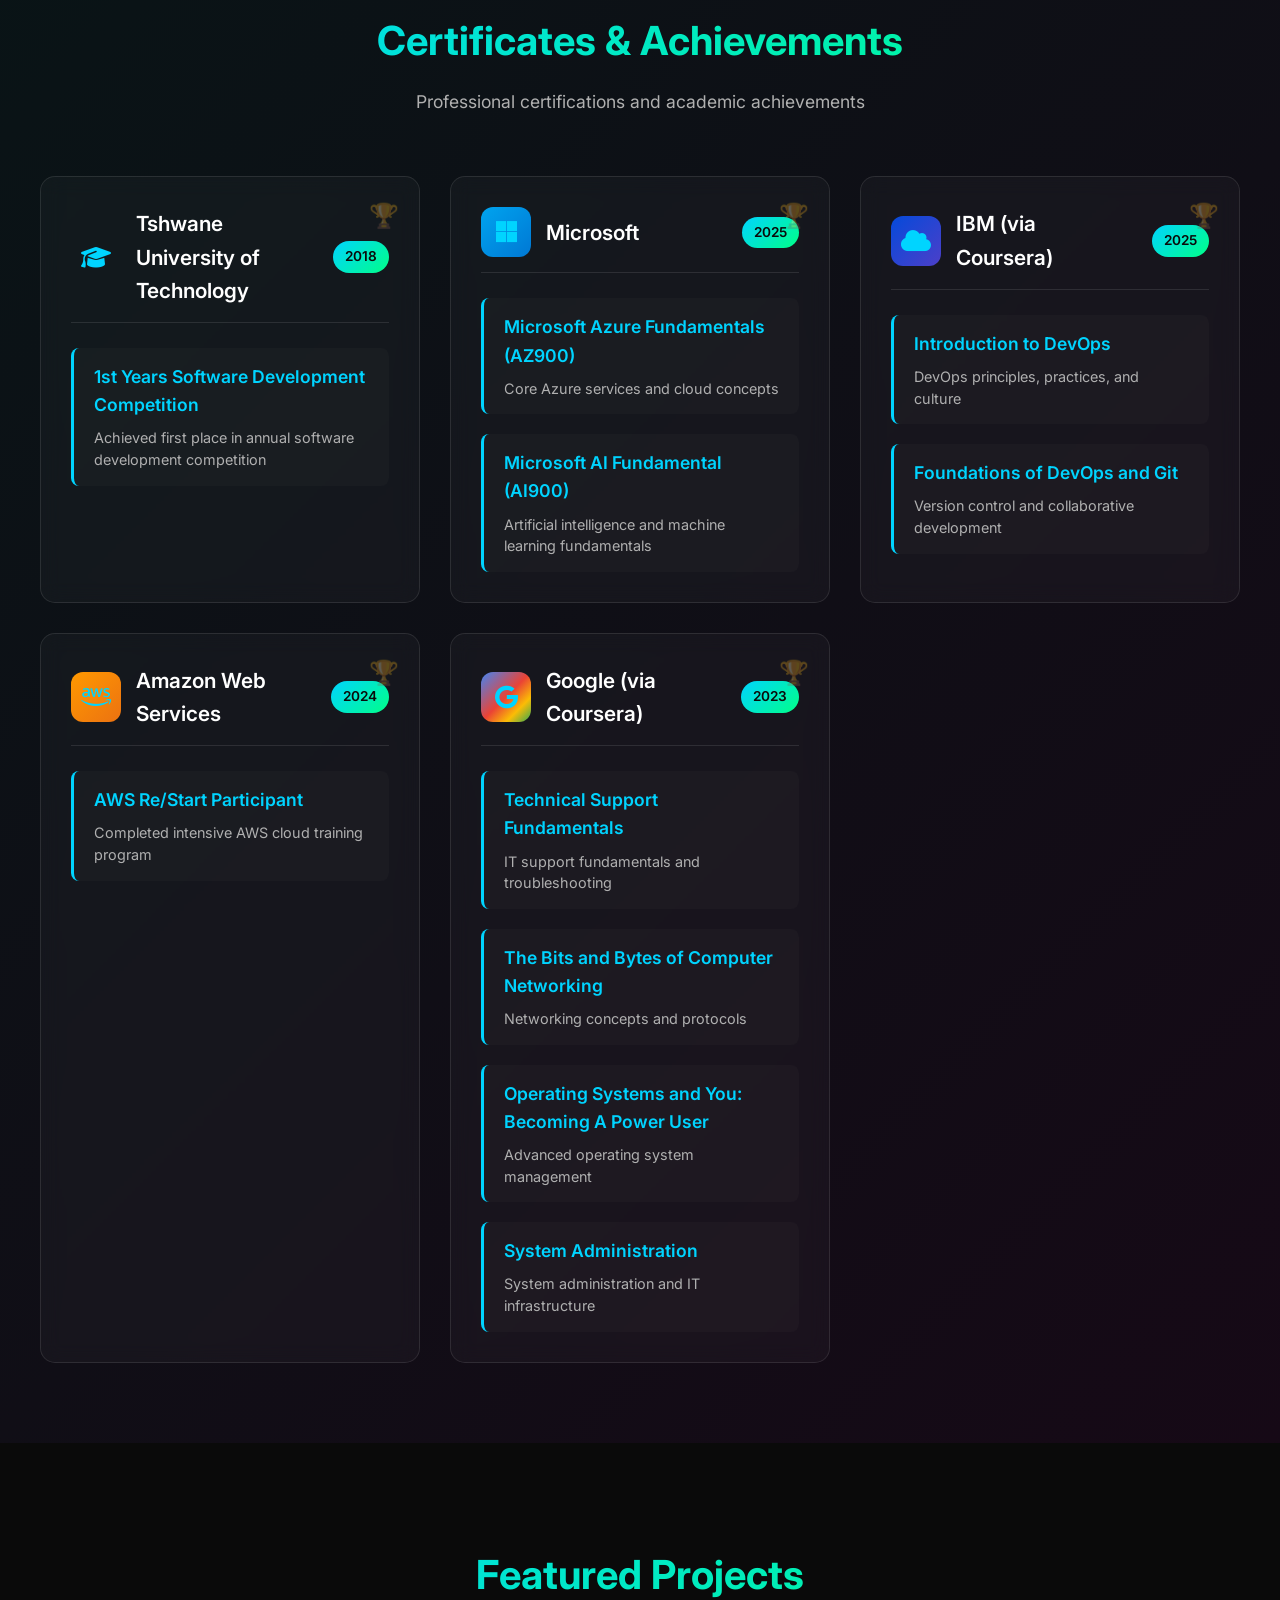
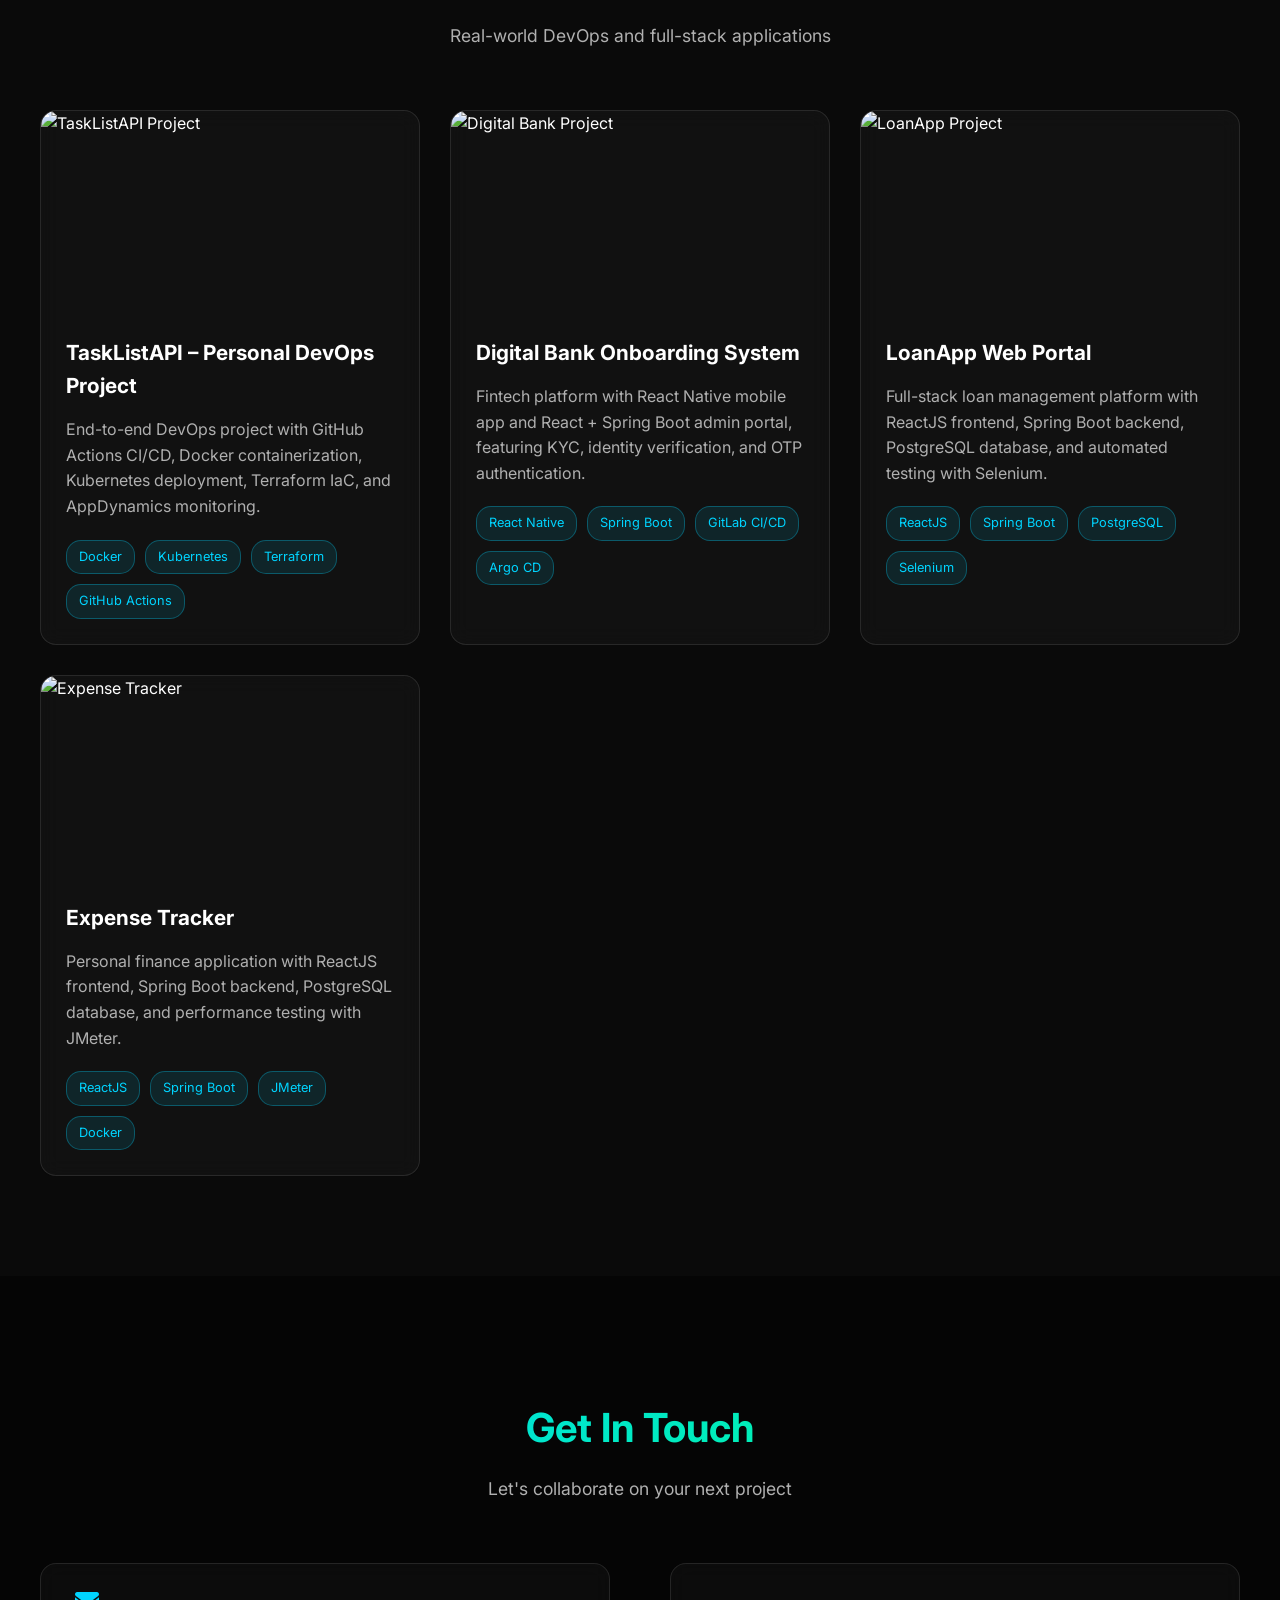
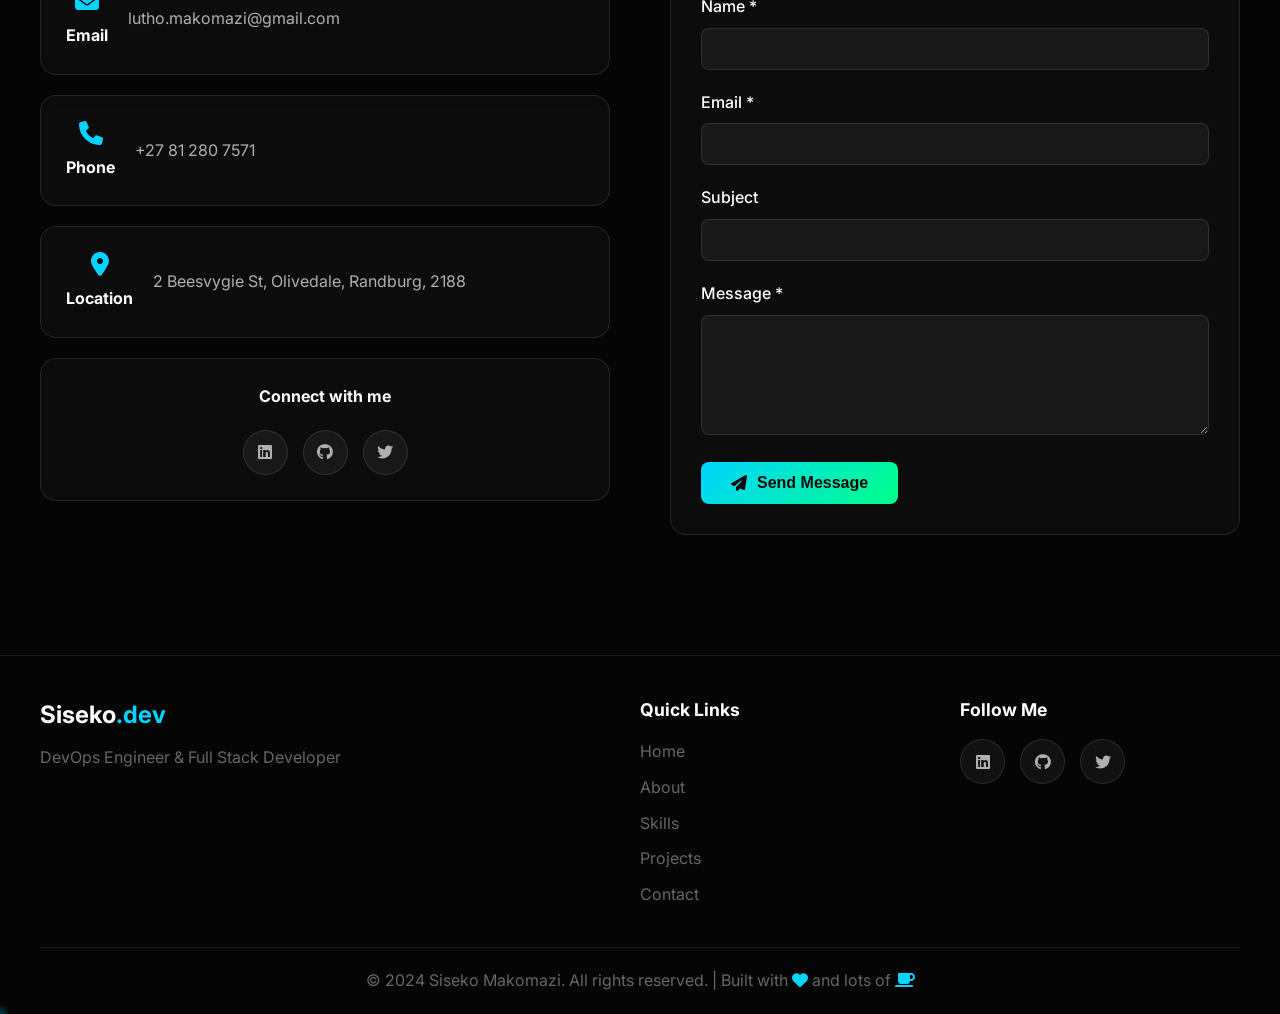
==== commit 2f040d06: "Add WhatsApp-specific meta tags and structured data for better link previews" ====
--- a/index.html
+++ b/index.html
@@ -16,13 +16,21 @@
   <meta property="og:type" content="website">
   <meta property="og:url" content="https://slmakomazi.github.io/MyOfficialPortfolio/">
   <meta property="og:title" content="Siseko Makomazi - DevOps Engineer & Full Stack Developer">
-  <meta property="og:description" content="Junior DevOps Engineer and Full Stack Developer specializing in cloud technologies, CI/CD pipelines, containerization, and modern web development.">
+  <meta property="og:description" content="Junior DevOps Engineer and Full Stack Developer specializing in cloud technologies, CI/CD pipelines, containerization, and modern web development. Passionate about automation and scalable solutions.">
   <meta property="og:image" content="https://slmakomazi.github.io/MyOfficialPortfolio/professionalImage.jpeg">
   <meta property="og:image:width" content="1200">
   <meta property="og:image:height" content="630">
   <meta property="og:image:alt" content="Siseko Makomazi - Professional Headshot">
   <meta property="og:site_name" content="Siseko Makomazi Portfolio">
   <meta property="og:locale" content="en_US">
+  
+  <!-- WhatsApp Specific Meta Tags -->
+  <meta property="og:site_name" content="Siseko Makomazi Portfolio">
+  <meta name="title" content="Siseko Makomazi - DevOps Engineer & Full Stack Developer">
+  <meta name="description" content="Junior DevOps Engineer and Full Stack Developer specializing in cloud technologies, CI/CD pipelines, containerization, and modern web development. Passionate about automation and scalable solutions.">
+  <meta itemprop="image" content="https://slmakomazi.github.io/MyOfficialPortfolio/professionalImage.jpeg">
+  <meta itemprop="name" content="Siseko Makomazi - DevOps Engineer & Full Stack Developer">
+  <meta itemprop="description" content="Junior DevOps Engineer and Full Stack Developer specializing in cloud technologies, CI/CD pipelines, containerization, and modern web development.">
   
   <!-- Twitter -->
   <meta property="twitter:card" content="summary_large_image">
@@ -34,6 +42,31 @@
   
   <!-- LinkedIn -->
   <meta property="linkedin:owner" content="siseko-makomazi">
+  
+  <!-- Structured Data for Rich Previews -->
+  <script type="application/ld+json">
+  {
+    "@context": "https://schema.org",
+    "@type": "Person",
+    "name": "Siseko Makomazi",
+    "jobTitle": "Junior DevOps Engineer & Full Stack Developer",
+    "description": "Junior DevOps Engineer and Full Stack Developer specializing in cloud technologies, CI/CD pipelines, containerization, and modern web development. Passionate about automation and scalable solutions.",
+    "url": "https://slmakomazi.github.io/MyOfficialPortfolio/",
+    "image": "https://slmakomazi.github.io/MyOfficialPortfolio/professionalImage.jpeg",
+    "sameAs": [
+      "https://linkedin.com/in/siseko-makomazi",
+      "https://github.com/SLMakomazi"
+    ],
+    "knowsAbout": [
+      "DevOps", "Full Stack Development", "Cloud Computing", 
+      "Docker", "Kubernetes", "AWS", "CI/CD", "Automation"
+    ],
+    "offers": {
+      "@type": "Offer",
+      "description": "Available for DevOps and Full Stack development opportunities"
+    }
+  }
+  </script>
   
   <!-- Favicon - Code/Software Development Icon -->
   <link rel="icon" href="data:image/svg+xml,<svg xmlns='http://www.w3.org/2000/svg' viewBox='0 0 100 100'><text y='.9em' font-size='90'>💻</text></svg>">
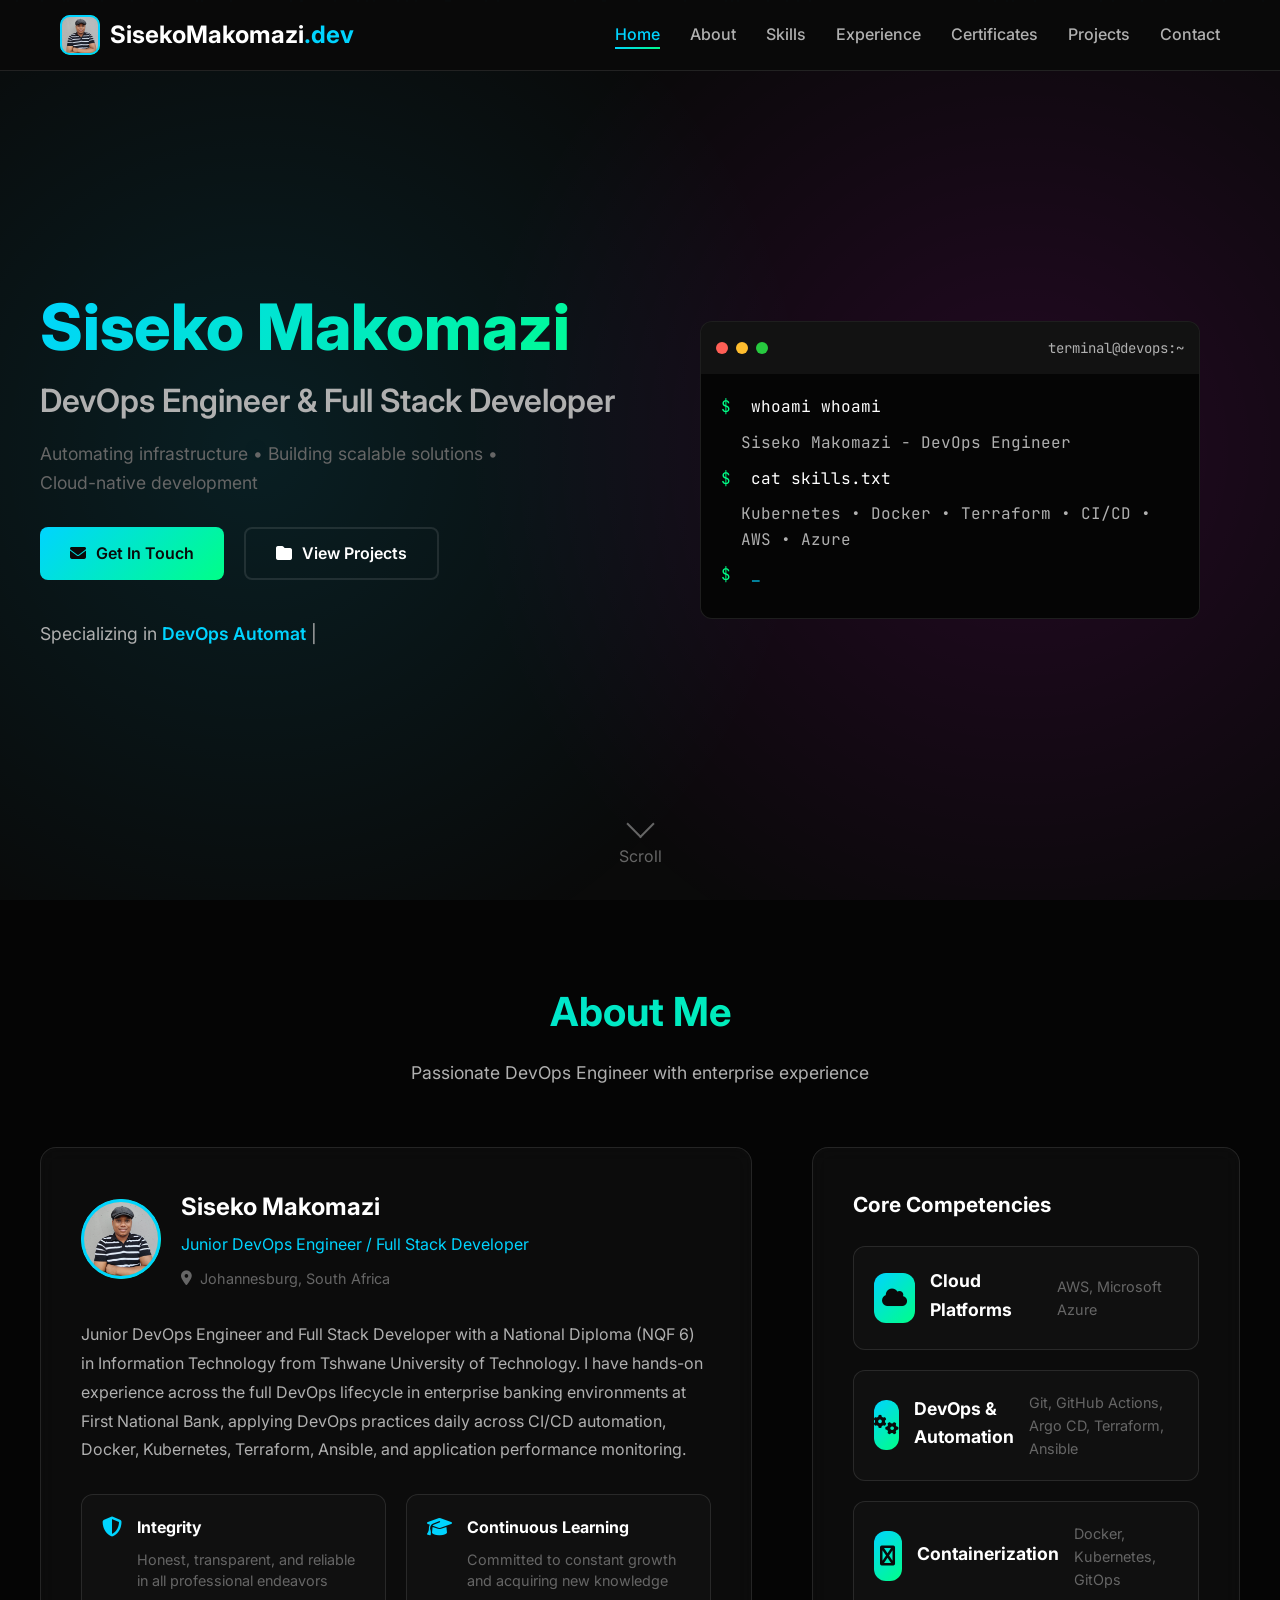
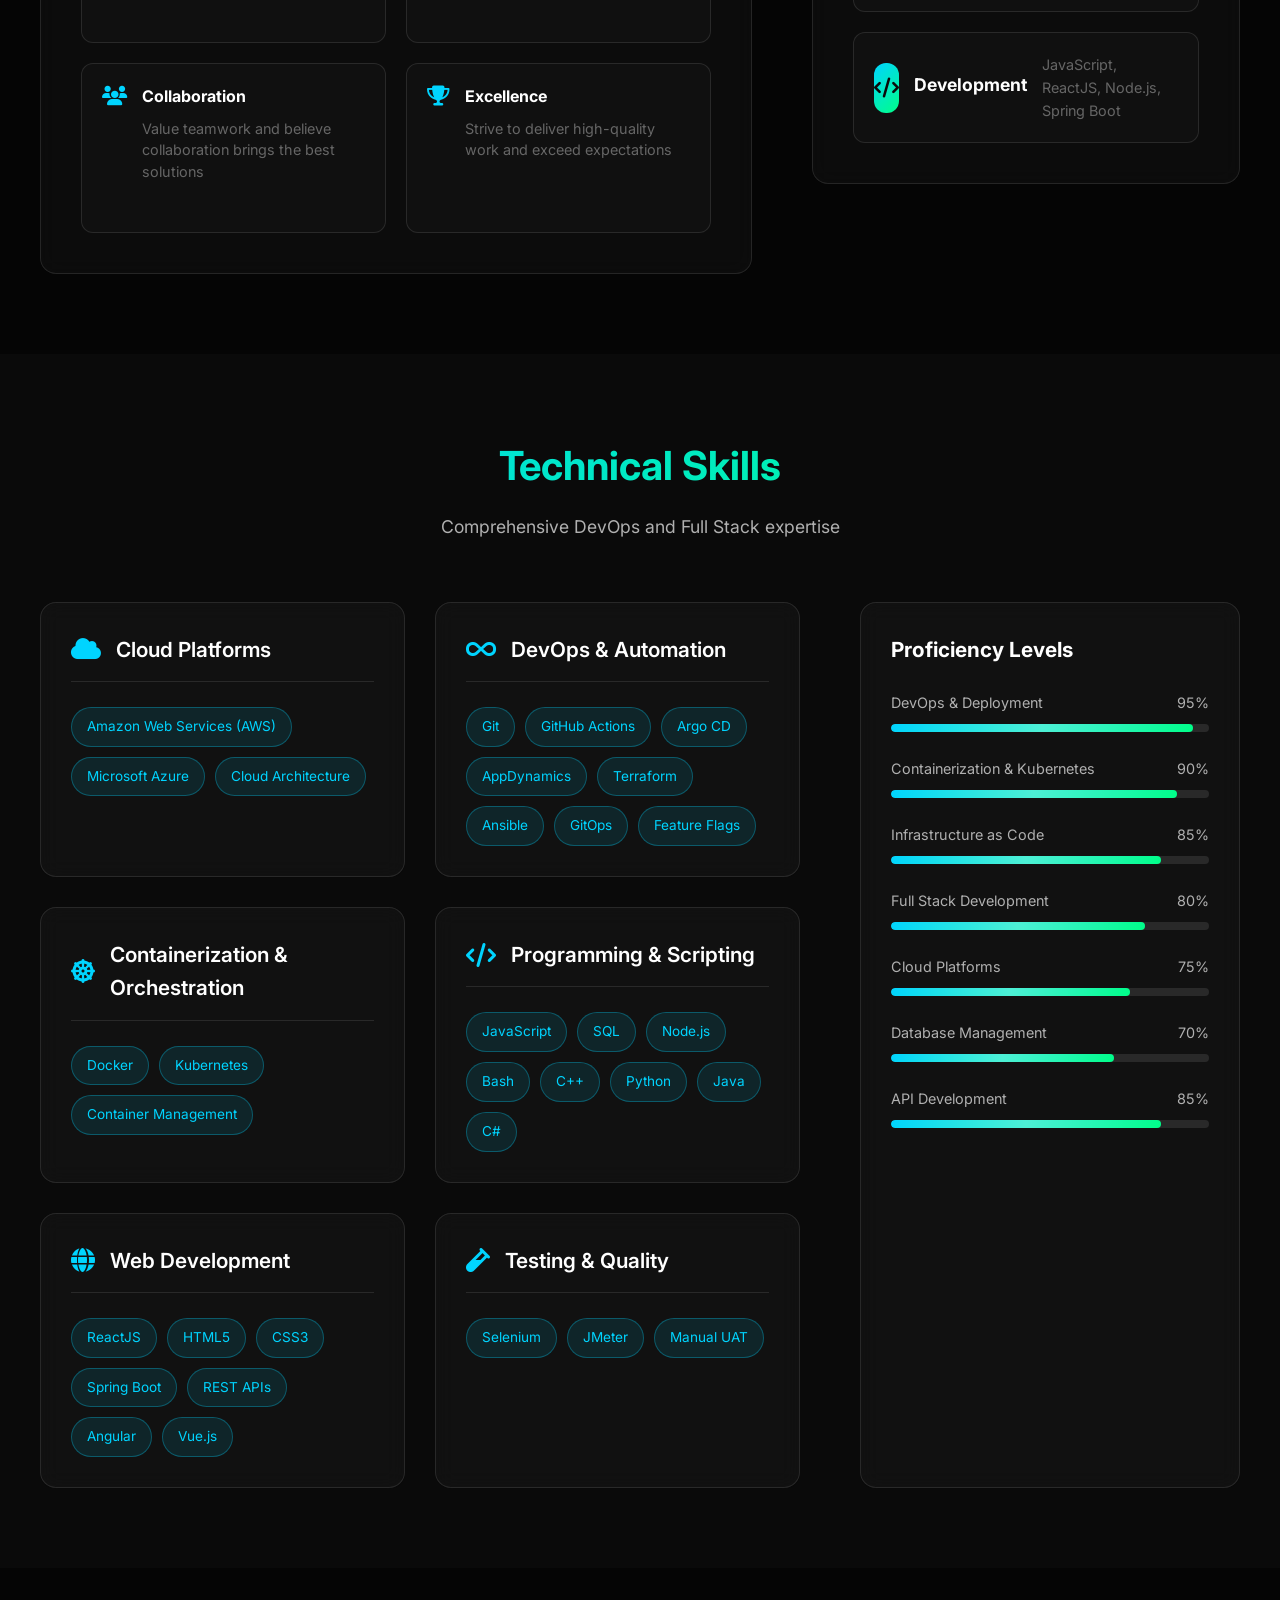
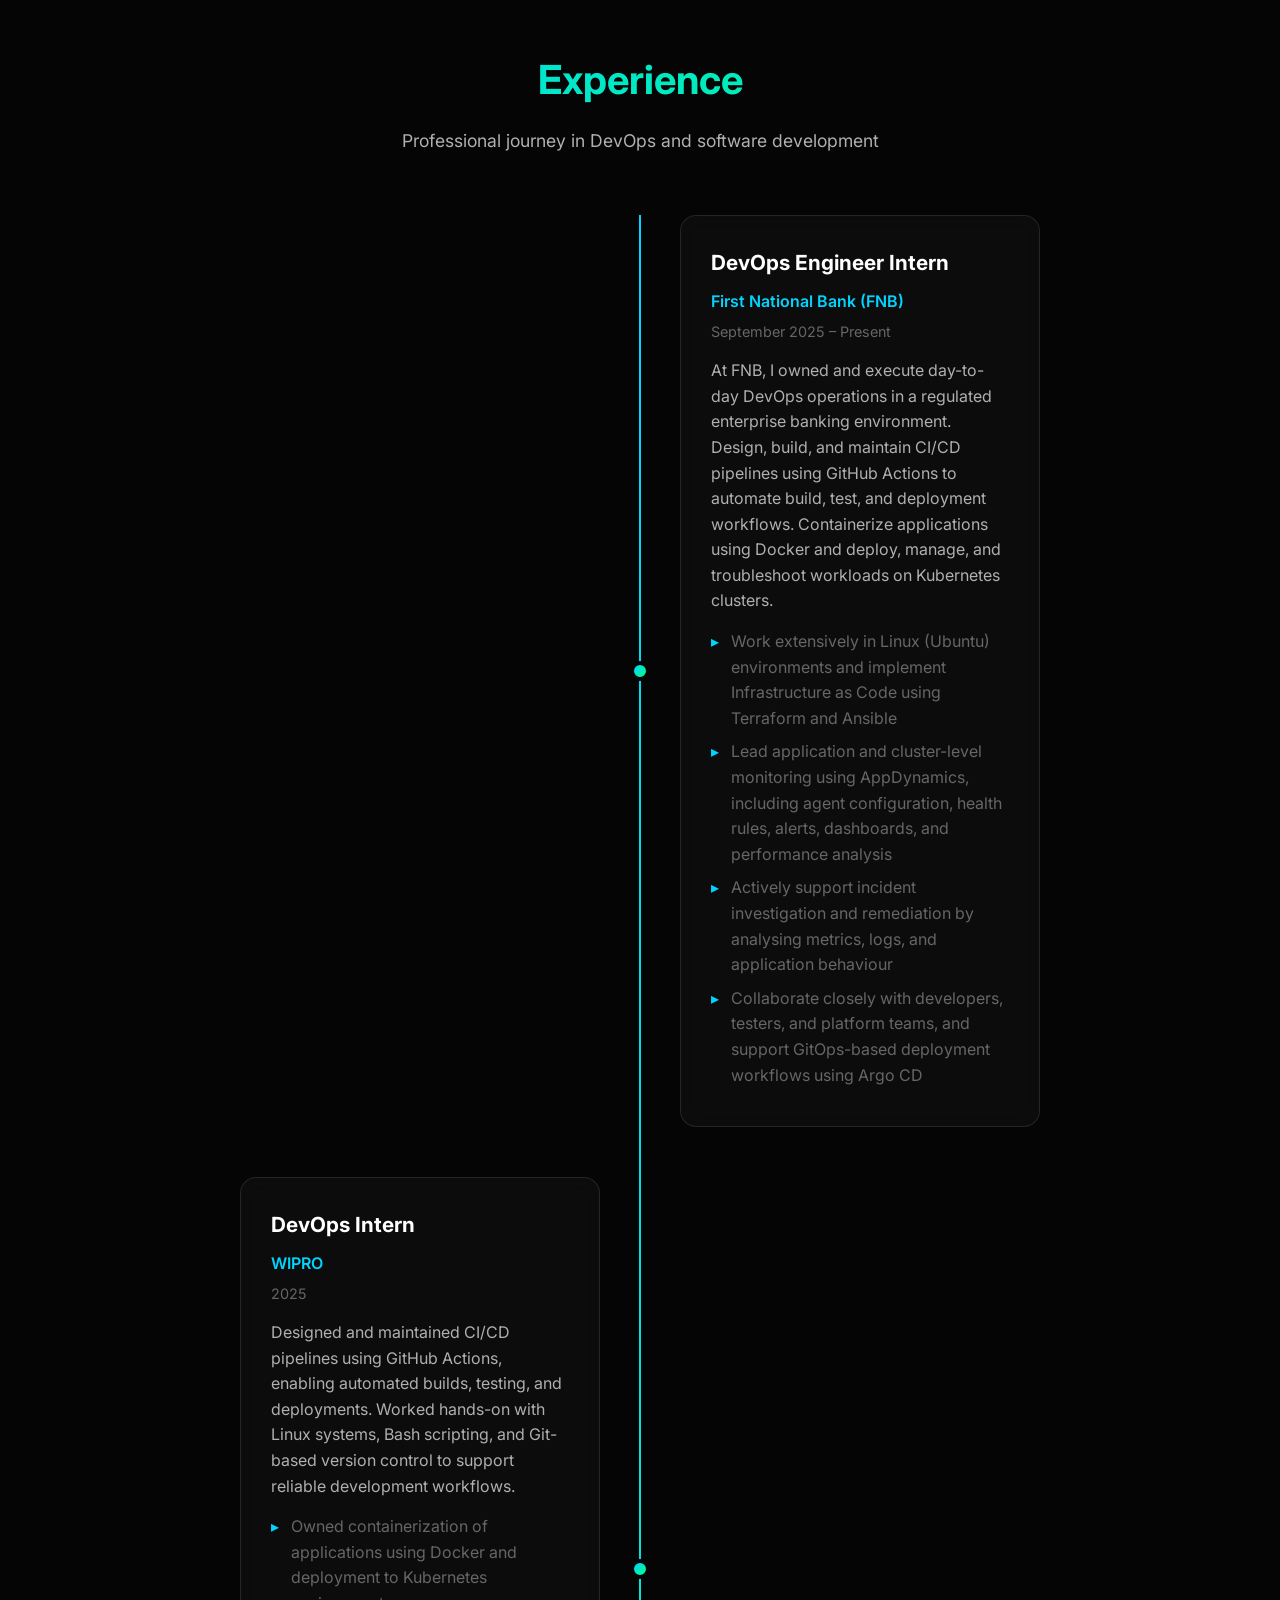
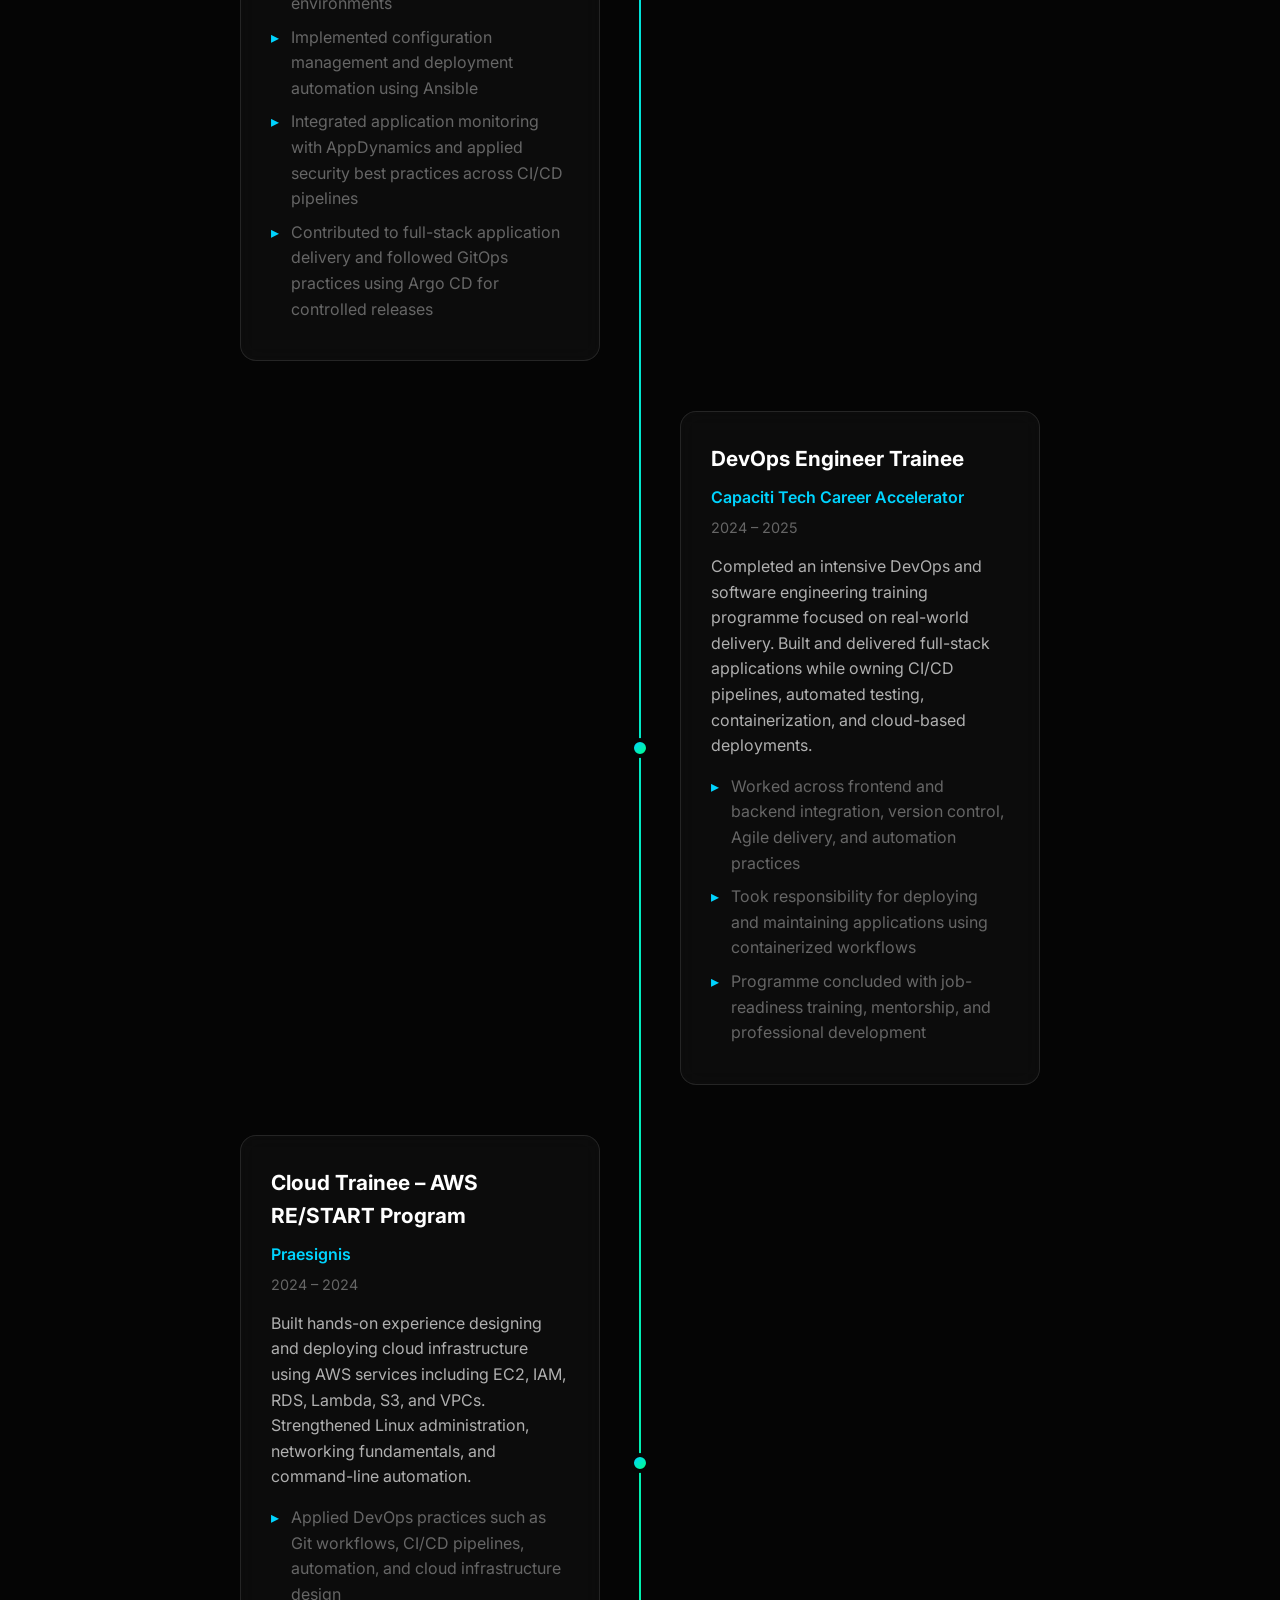
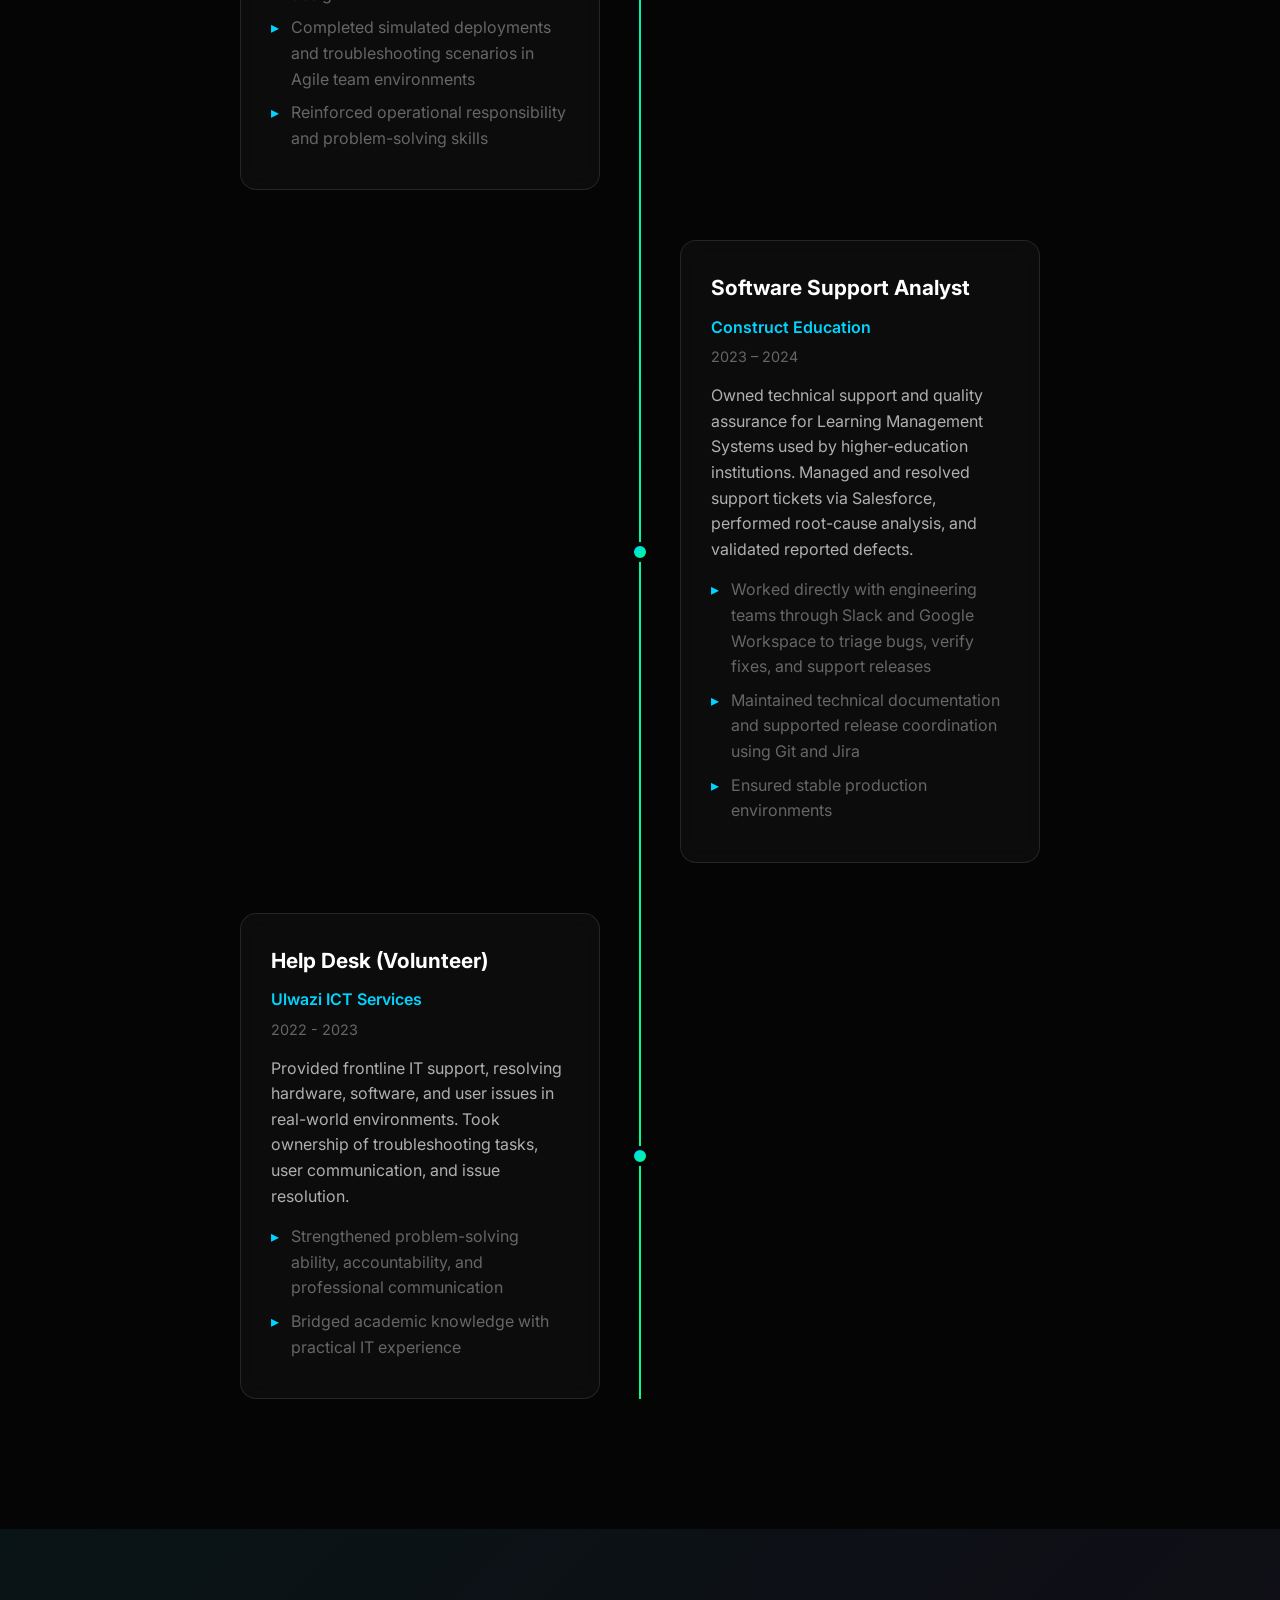
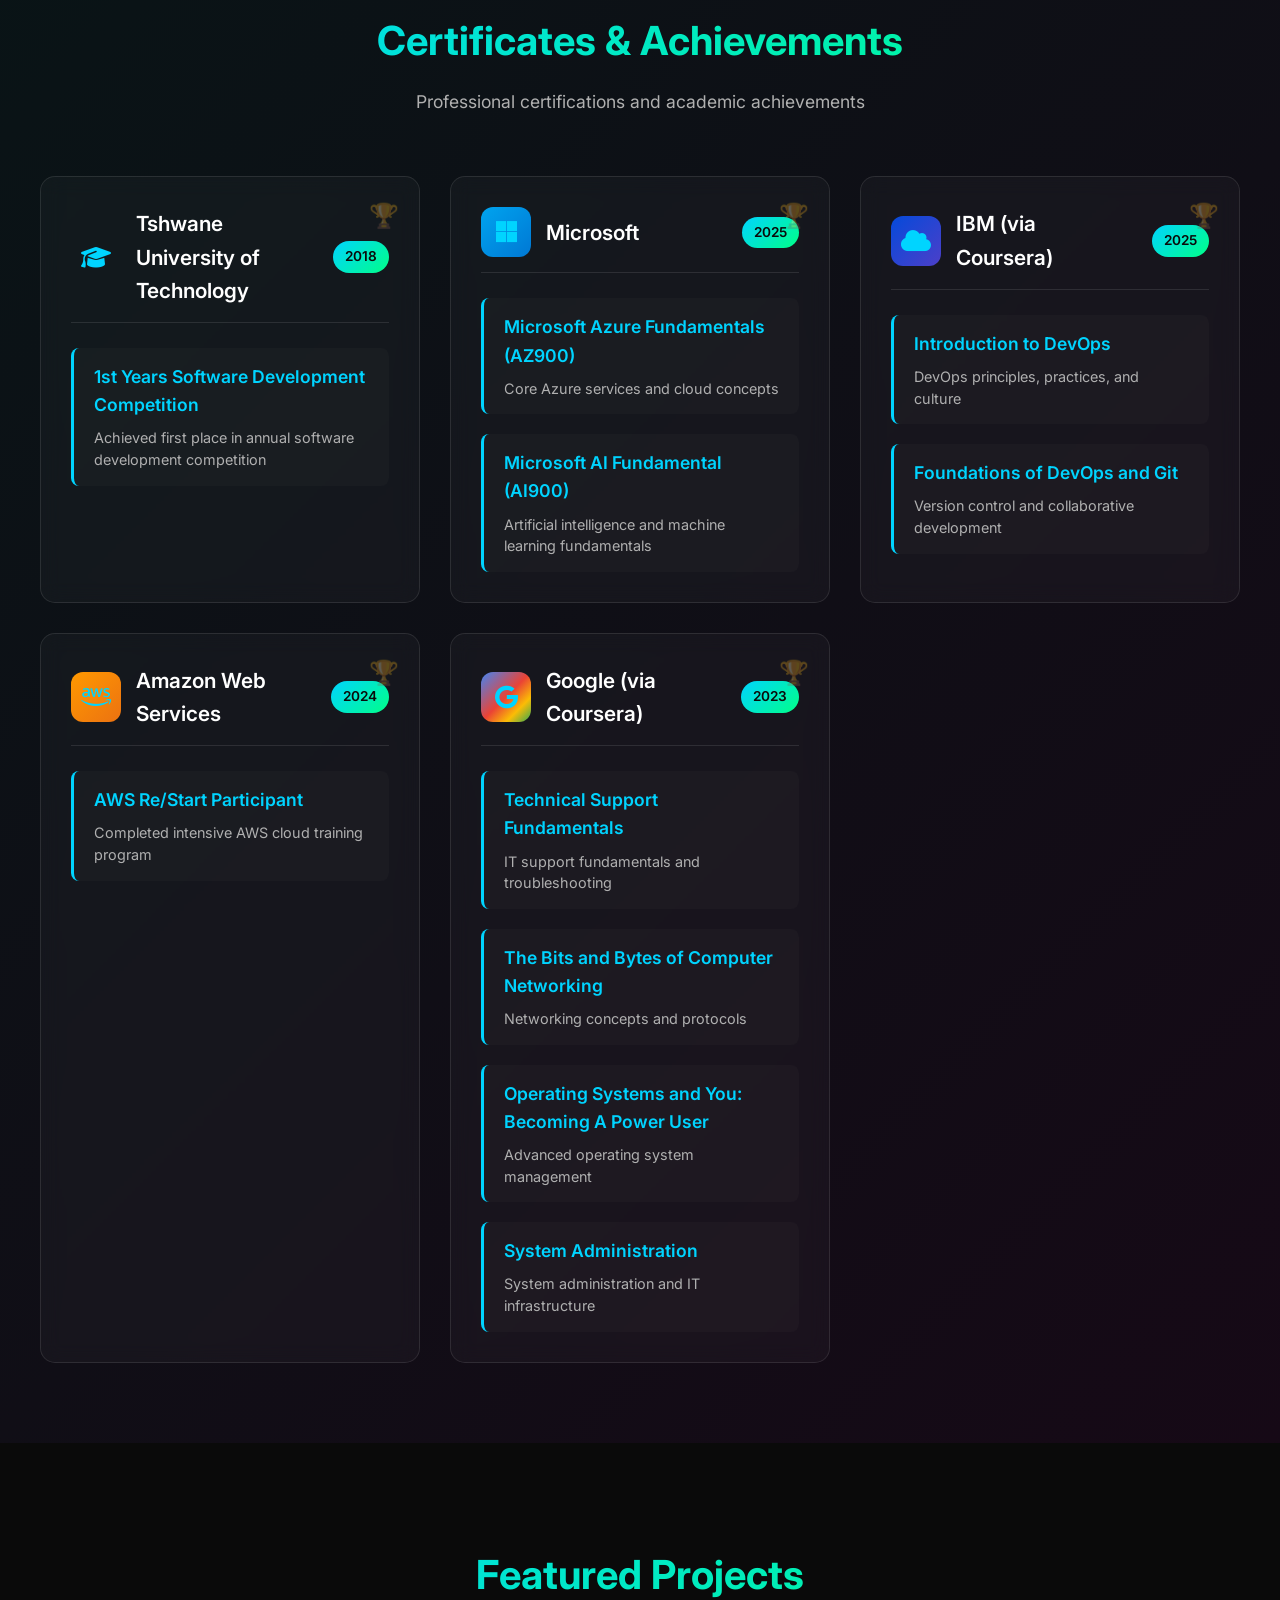
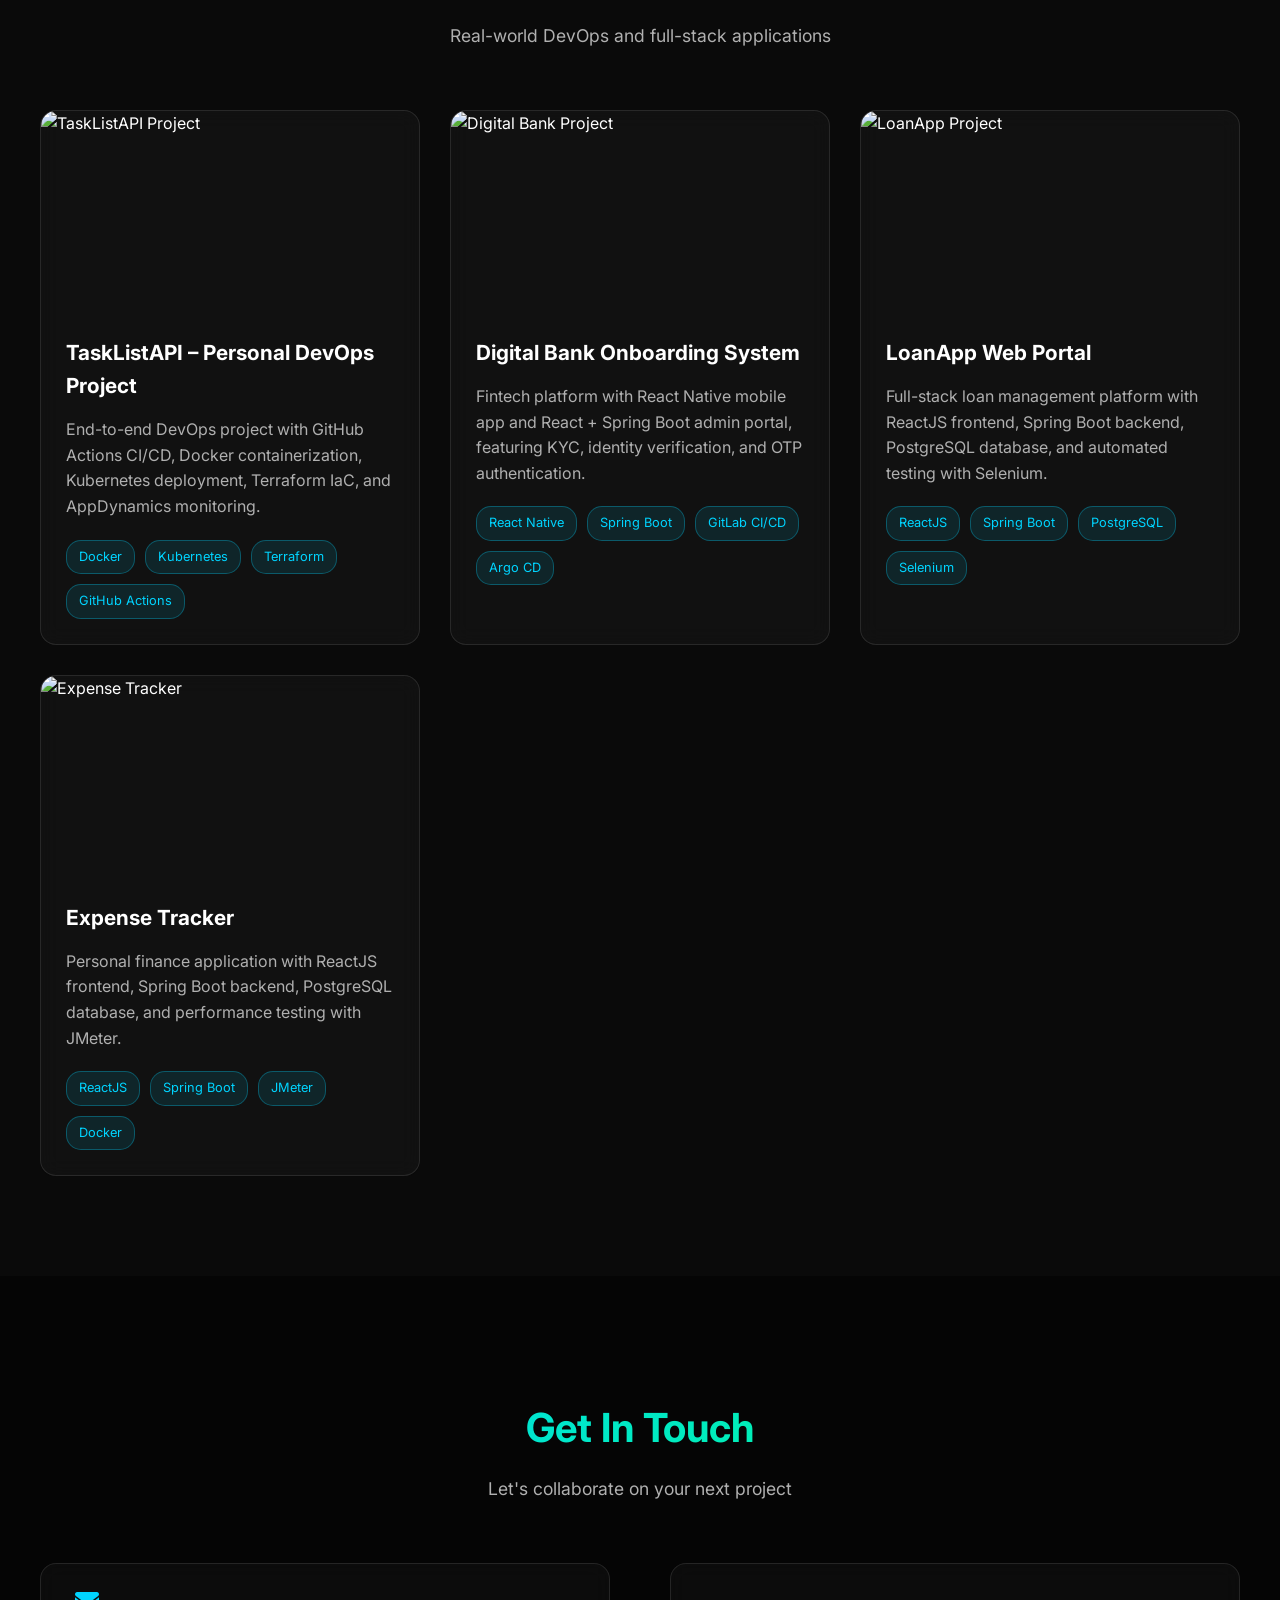
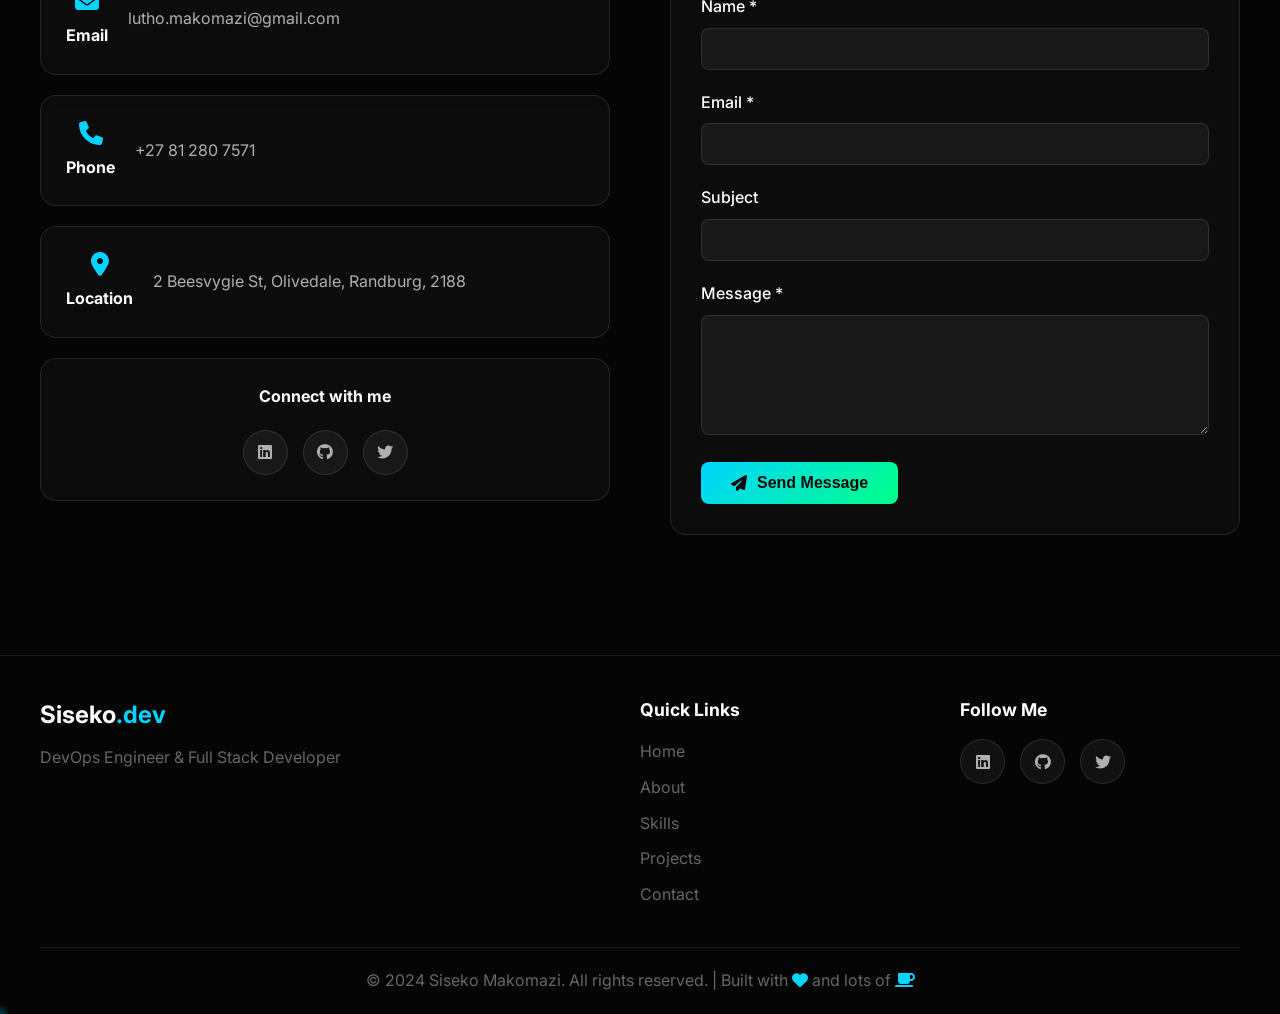
==== commit 64e085cf: "Add styled preview image with portfolio colors and outline for social media" ====
--- a/index.html
+++ b/index.html
@@ -17,10 +17,10 @@
   <meta property="og:url" content="https://slmakomazi.github.io/MyOfficialPortfolio/">
   <meta property="og:title" content="Siseko Makomazi - DevOps Engineer & Full Stack Developer">
   <meta property="og:description" content="Junior DevOps Engineer and Full Stack Developer specializing in cloud technologies, CI/CD pipelines, containerization, and modern web development. Passionate about automation and scalable solutions.">
-  <meta property="og:image" content="https://slmakomazi.github.io/MyOfficialPortfolio/professionalImage.jpeg">
+  <meta property="og:image" content="https://slmakomazi.github.io/MyOfficialPortfolio/preview-image.jpg">
   <meta property="og:image:width" content="1200">
   <meta property="og:image:height" content="630">
-  <meta property="og:image:alt" content="Siseko Makomazi - Professional Headshot">
+  <meta property="og:image:alt" content="Siseko Makomazi - Professional DevOps Engineer with styled portfolio preview">
   <meta property="og:site_name" content="Siseko Makomazi Portfolio">
   <meta property="og:locale" content="en_US">
   
@@ -28,7 +28,7 @@
   <meta property="og:site_name" content="Siseko Makomazi Portfolio">
   <meta name="title" content="Siseko Makomazi - DevOps Engineer & Full Stack Developer">
   <meta name="description" content="Junior DevOps Engineer and Full Stack Developer specializing in cloud technologies, CI/CD pipelines, containerization, and modern web development. Passionate about automation and scalable solutions.">
-  <meta itemprop="image" content="https://slmakomazi.github.io/MyOfficialPortfolio/professionalImage.jpeg">
+  <meta itemprop="image" content="https://slmakomazi.github.io/MyOfficialPortfolio/preview-image.jpg">
   <meta itemprop="name" content="Siseko Makomazi - DevOps Engineer & Full Stack Developer">
   <meta itemprop="description" content="Junior DevOps Engineer and Full Stack Developer specializing in cloud technologies, CI/CD pipelines, containerization, and modern web development.">
   
@@ -37,8 +37,8 @@
   <meta property="twitter:url" content="https://slmakomazi.github.io/MyOfficialPortfolio/">
   <meta property="twitter:title" content="Siseko Makomazi - DevOps Engineer & Full Stack Developer">
   <meta property="twitter:description" content="Junior DevOps Engineer and Full Stack Developer specializing in cloud technologies, CI/CD pipelines, containerization, and modern web development.">
-  <meta property="twitter:image" content="https://slmakomazi.github.io/MyOfficialPortfolio/professionalImage.jpeg">
-  <meta property="twitter:image:alt" content="Siseko Makomazi - Professional Headshot">
+  <meta property="twitter:image" content="https://slmakomazi.github.io/MyOfficialPortfolio/preview-image.jpg">
+  <meta property="twitter:image:alt" content="Siseko Makomazi - Professional DevOps Engineer with styled portfolio preview">
   
   <!-- LinkedIn -->
   <meta property="linkedin:owner" content="siseko-makomazi">
@@ -52,7 +52,7 @@
     "jobTitle": "Junior DevOps Engineer & Full Stack Developer",
     "description": "Junior DevOps Engineer and Full Stack Developer specializing in cloud technologies, CI/CD pipelines, containerization, and modern web development. Passionate about automation and scalable solutions.",
     "url": "https://slmakomazi.github.io/MyOfficialPortfolio/",
-    "image": "https://slmakomazi.github.io/MyOfficialPortfolio/professionalImage.jpeg",
+    "image": "https://slmakomazi.github.io/MyOfficialPortfolio/preview-image.jpg",
     "sameAs": [
       "https://linkedin.com/in/siseko-makomazi",
       "https://github.com/SLMakomazi"
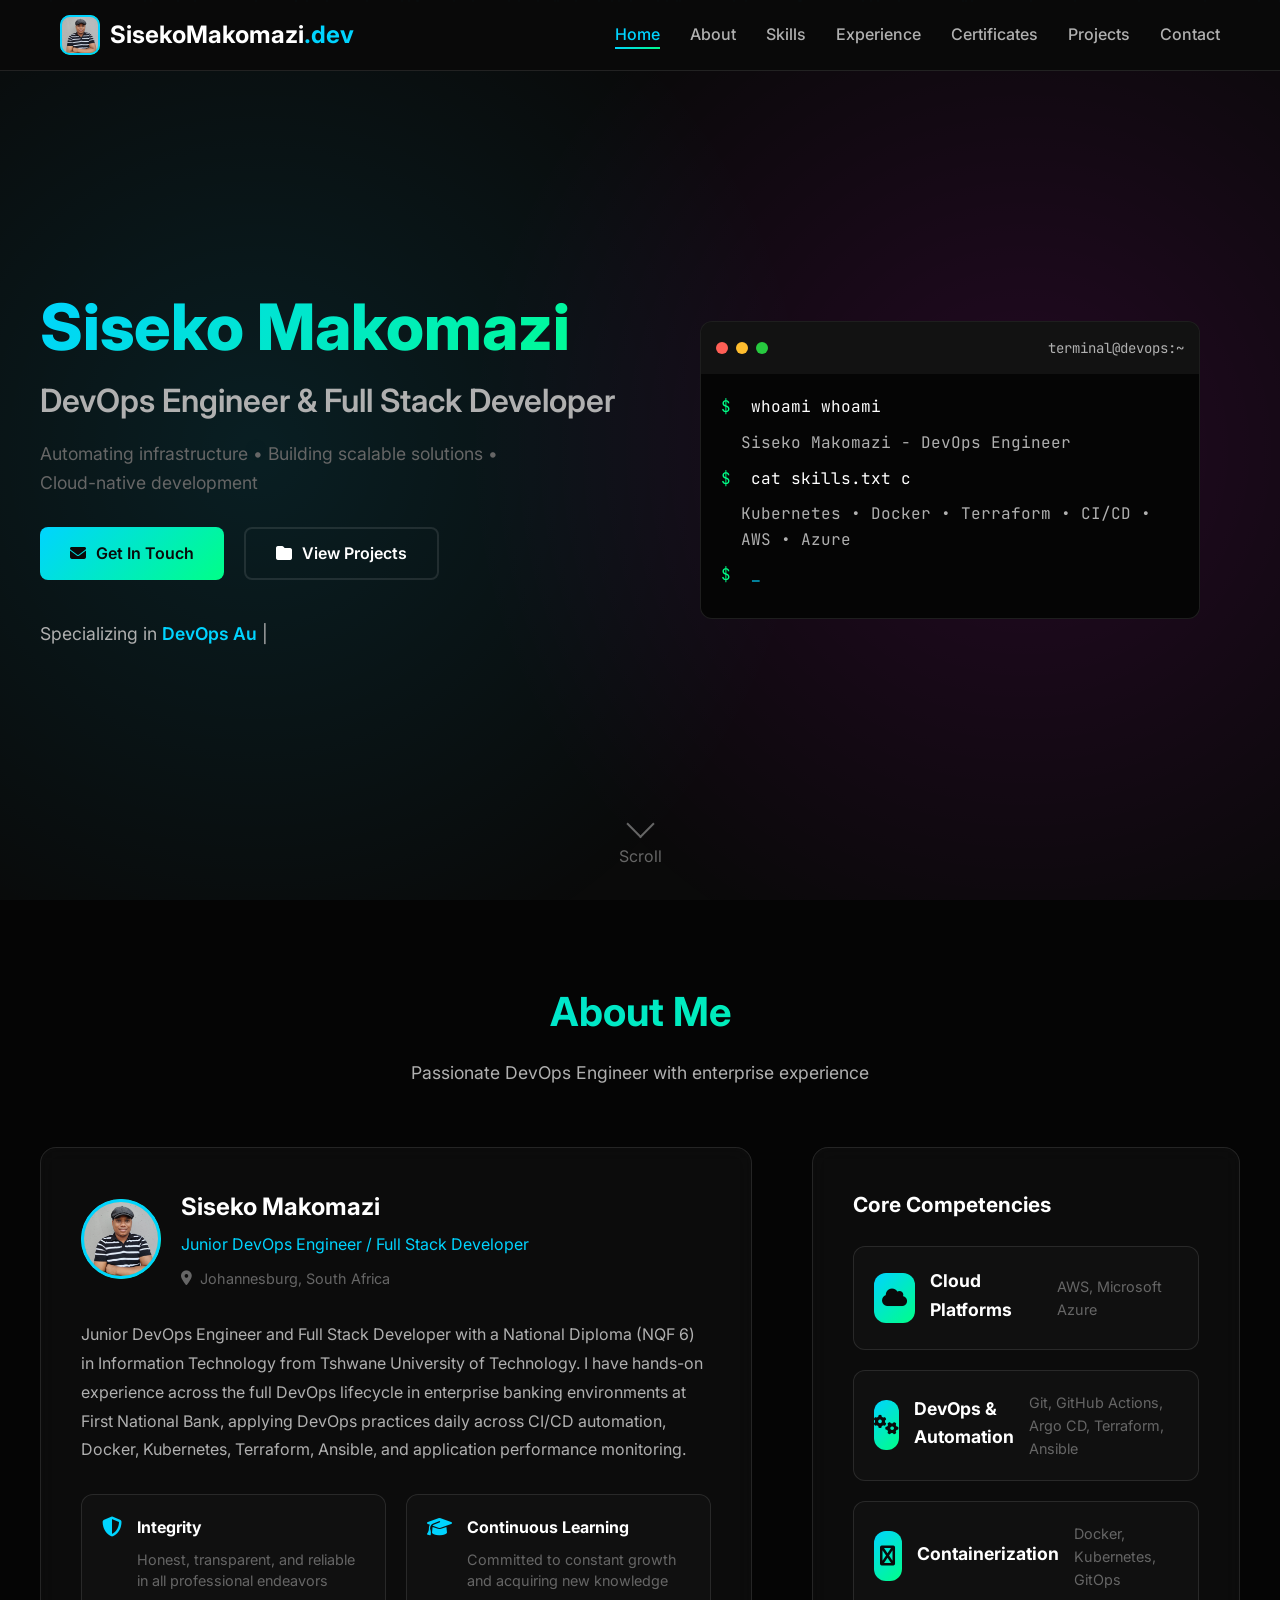
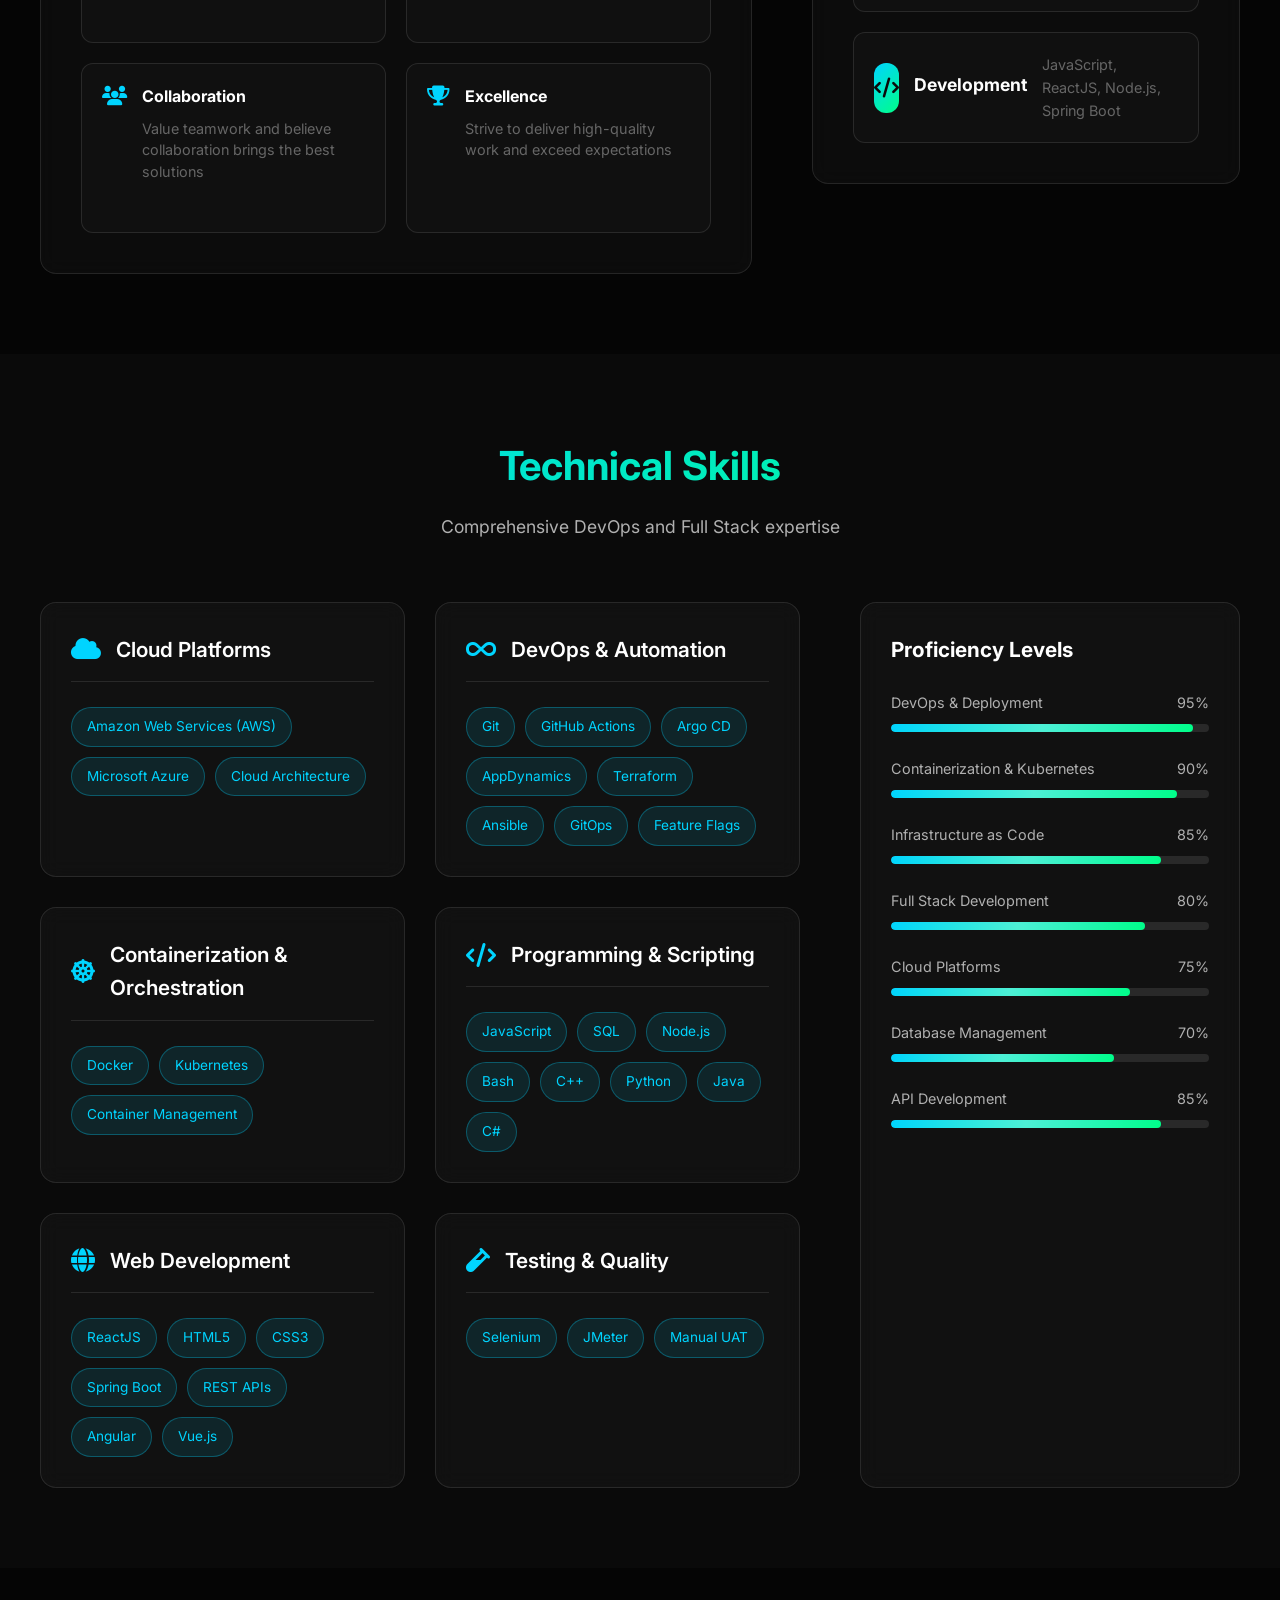
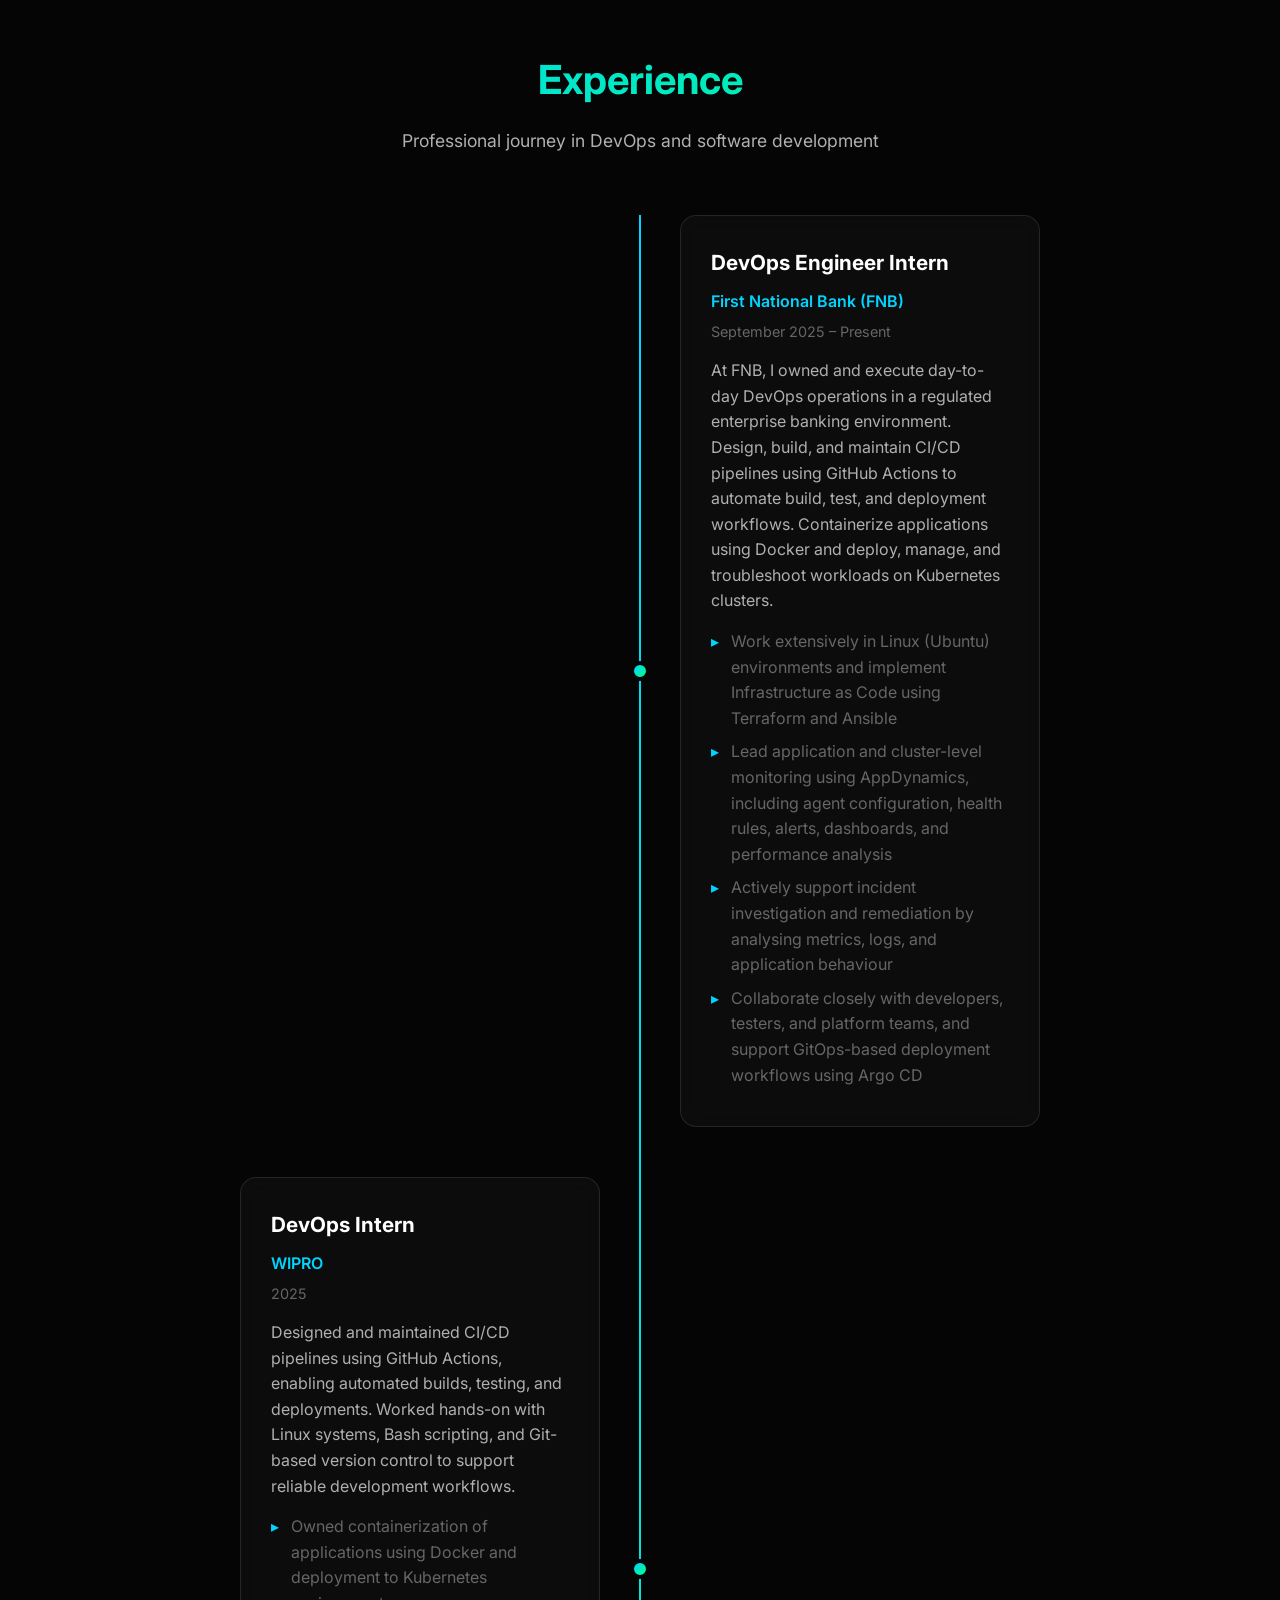
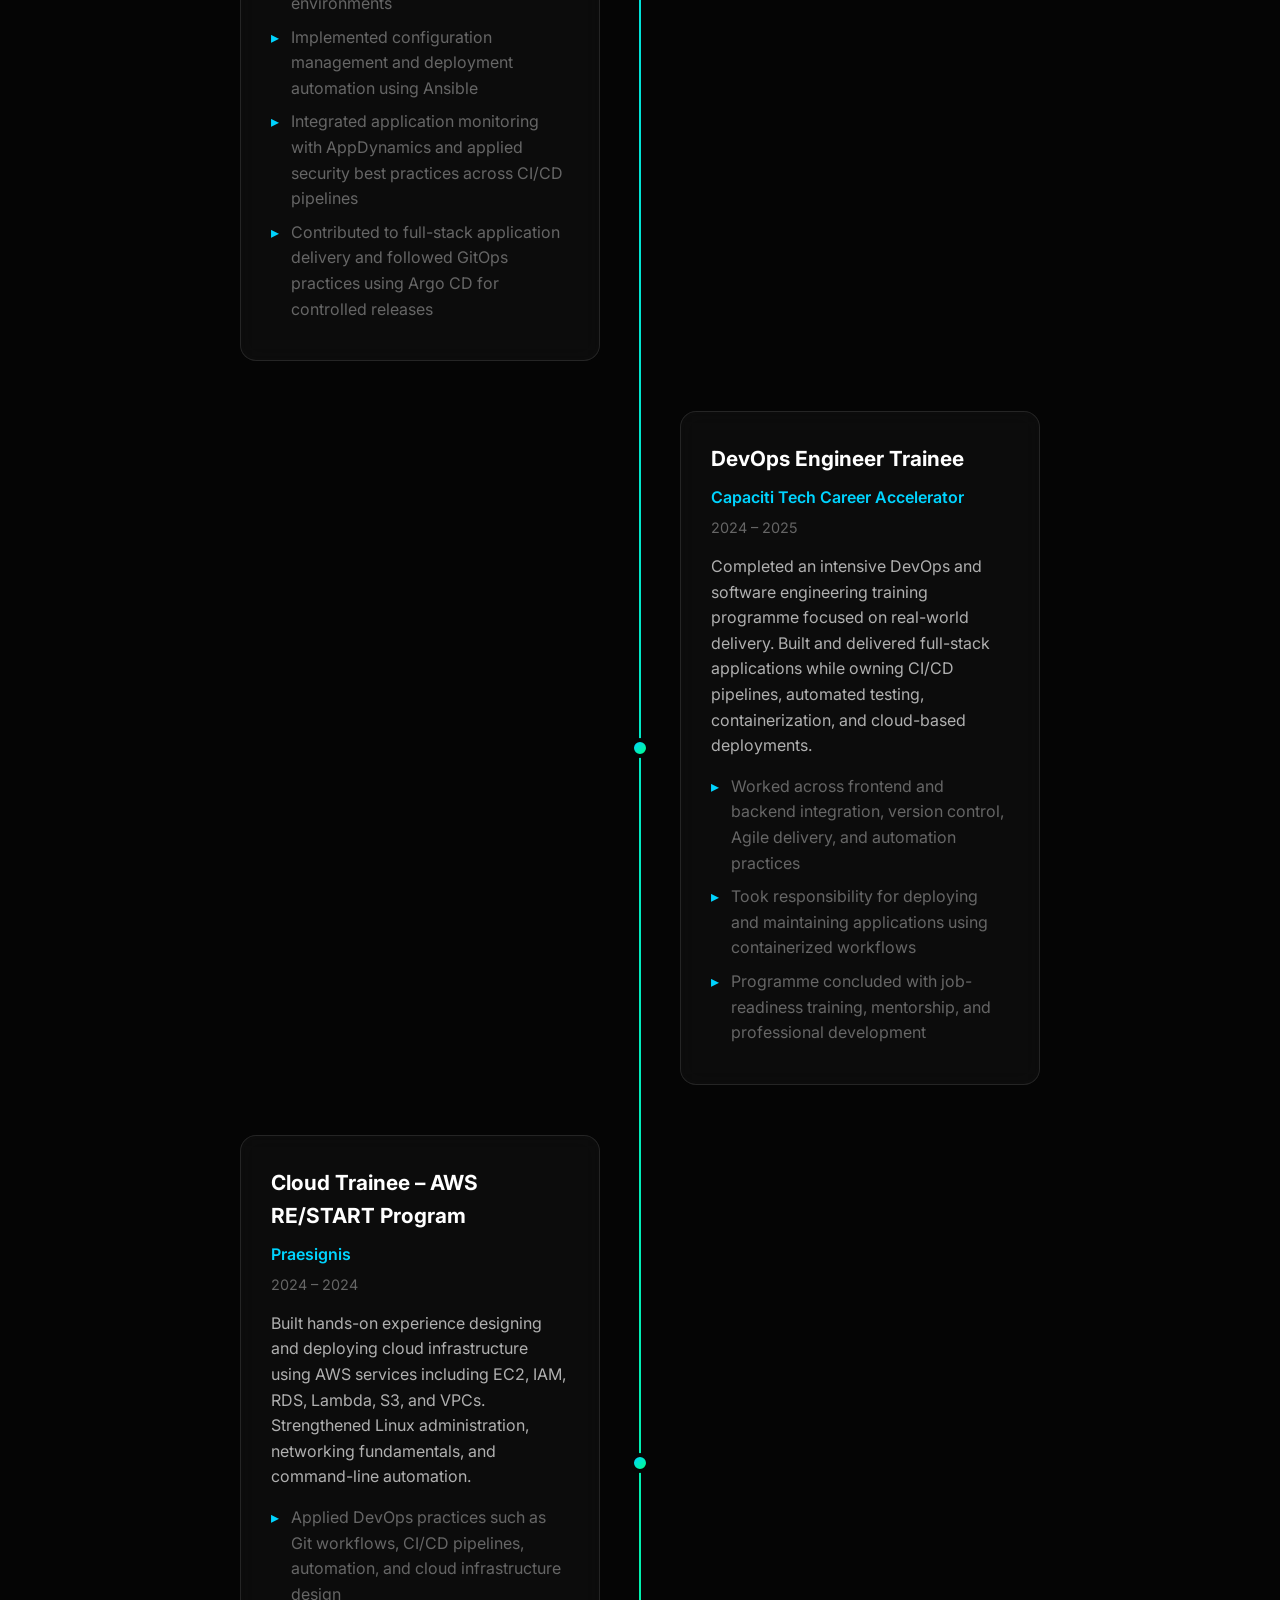
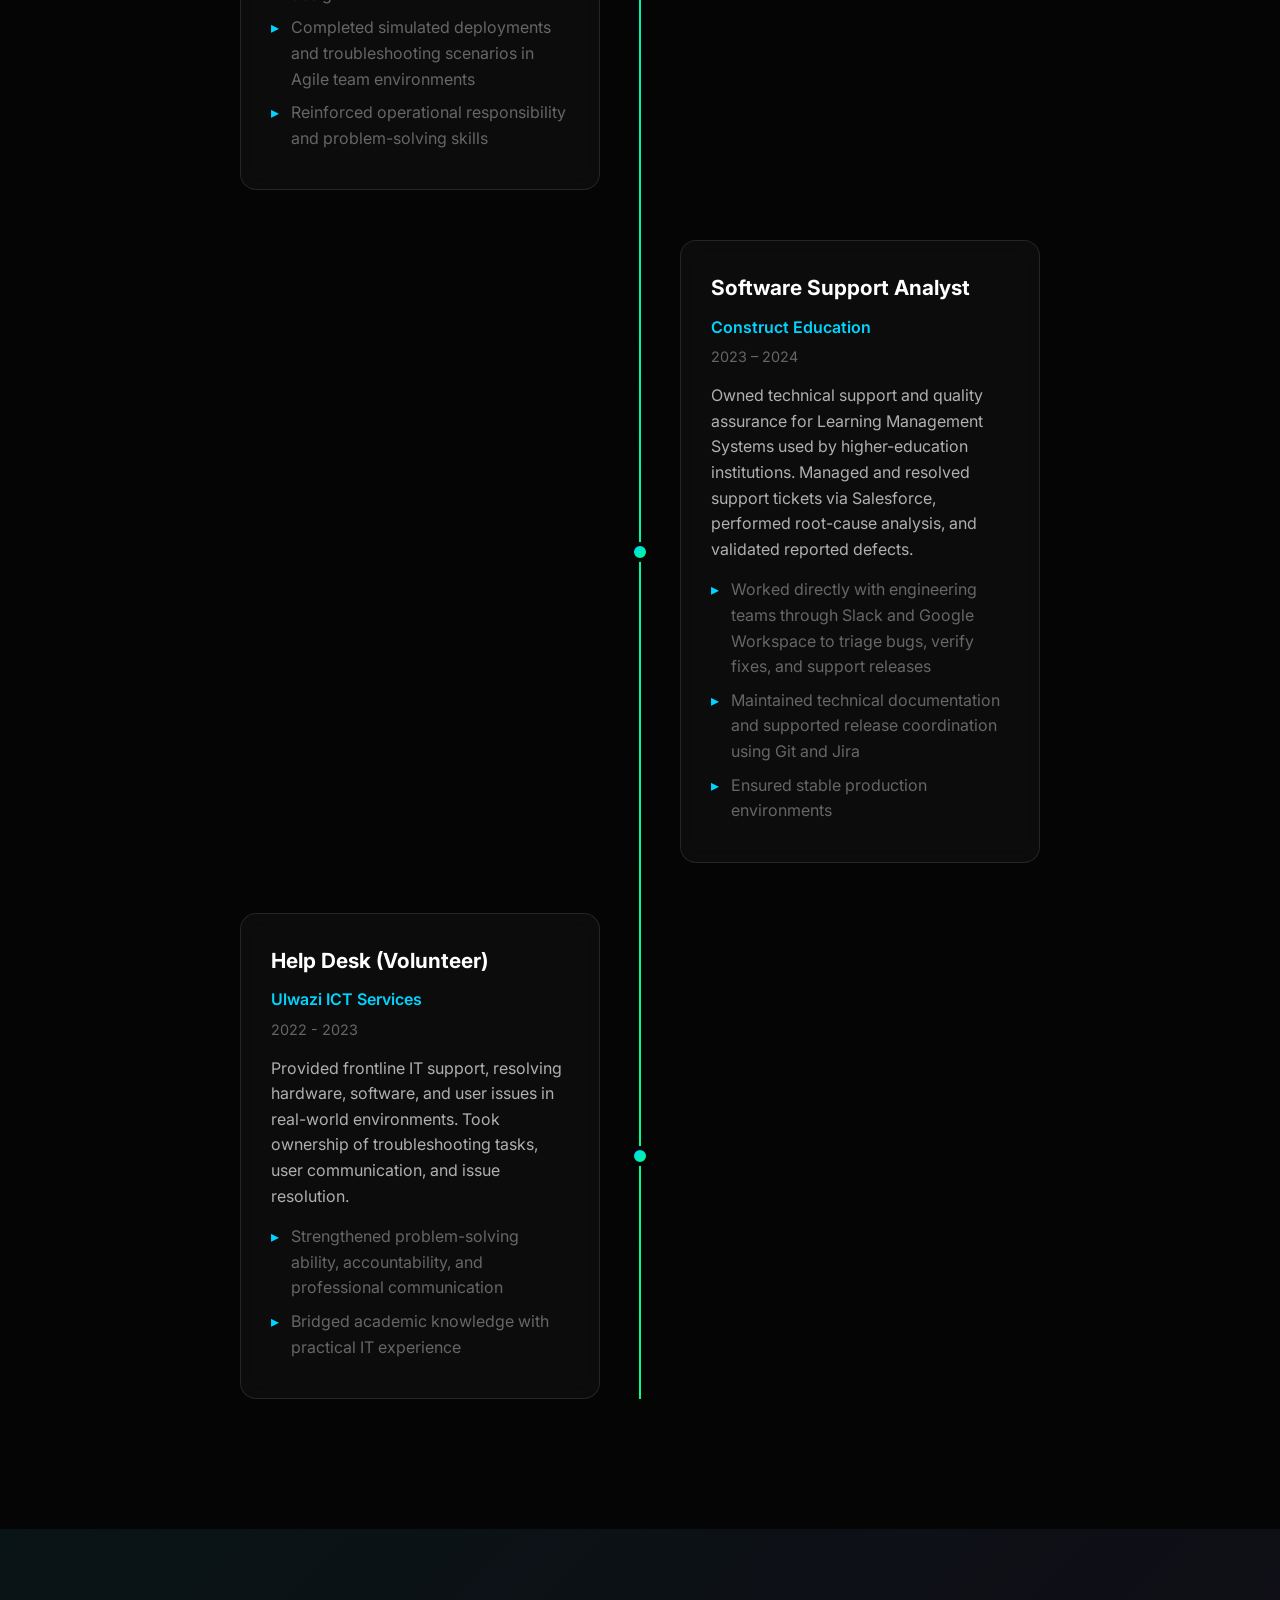
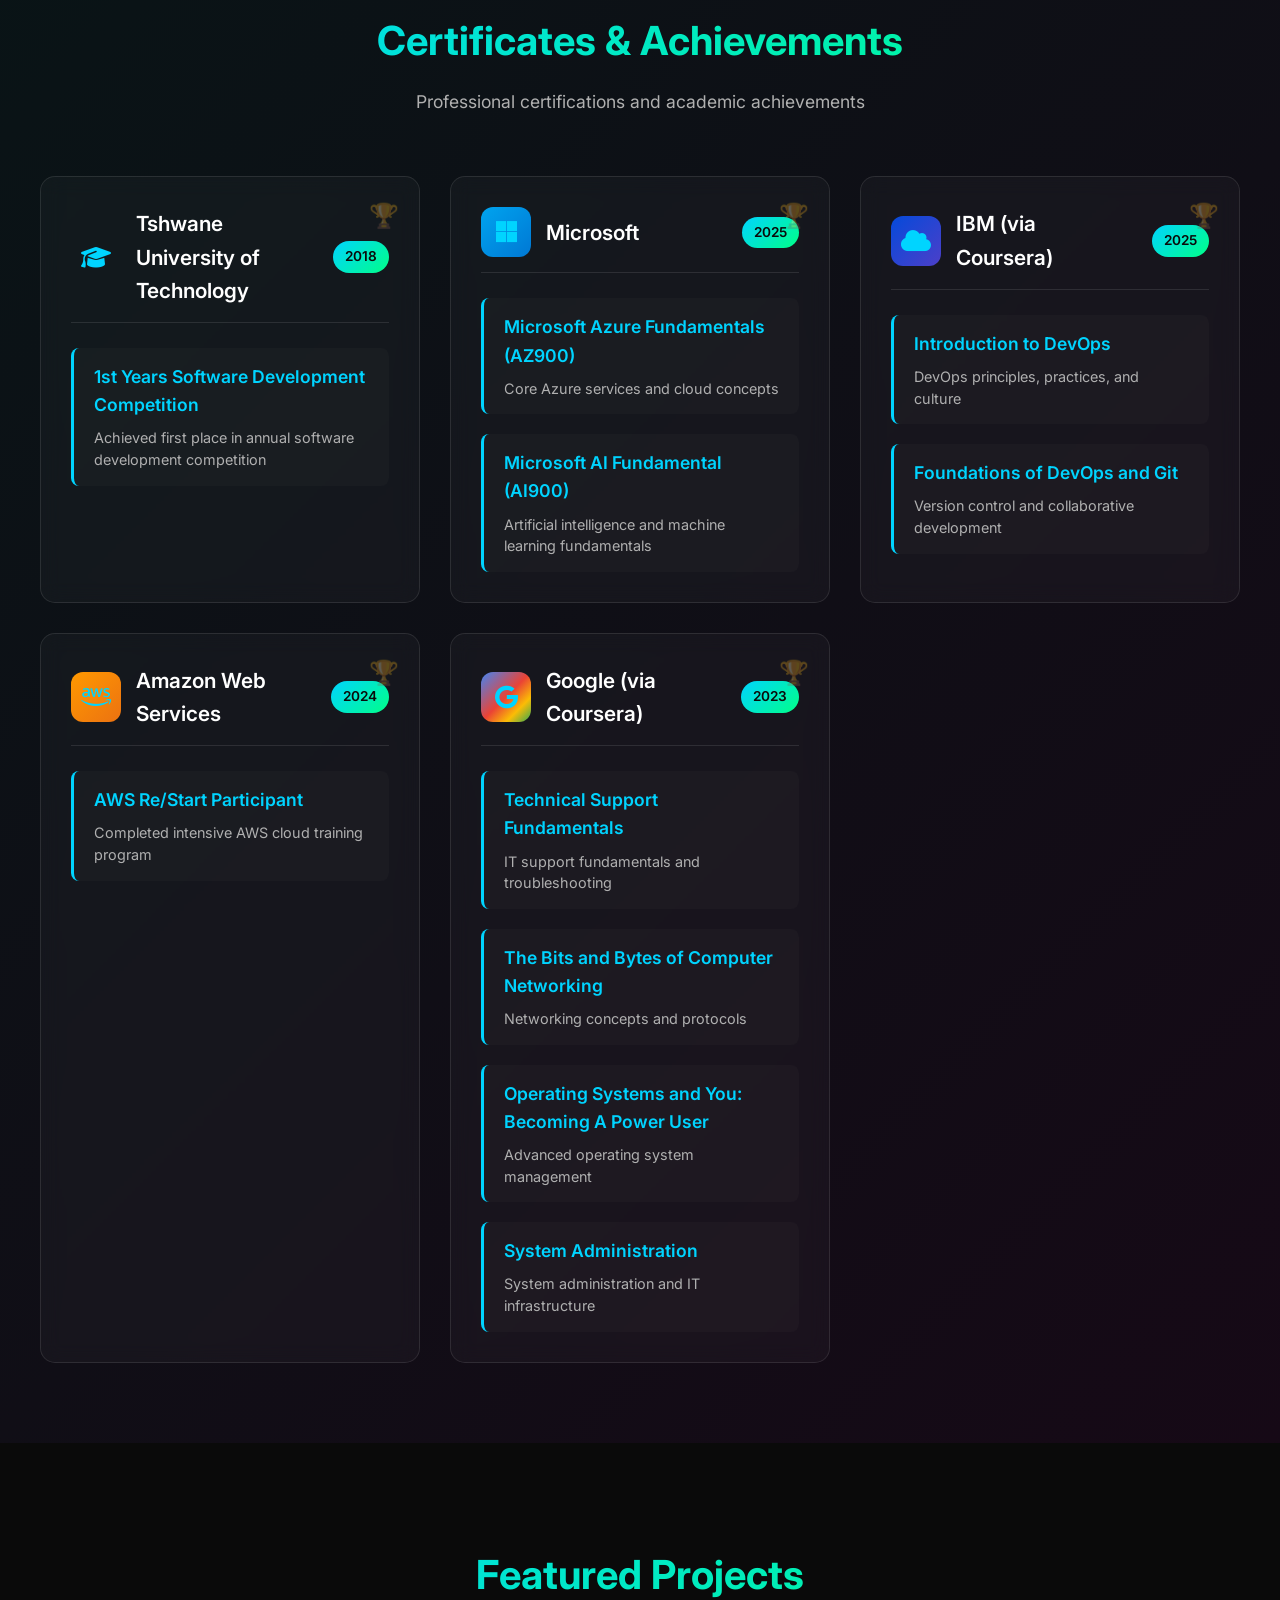
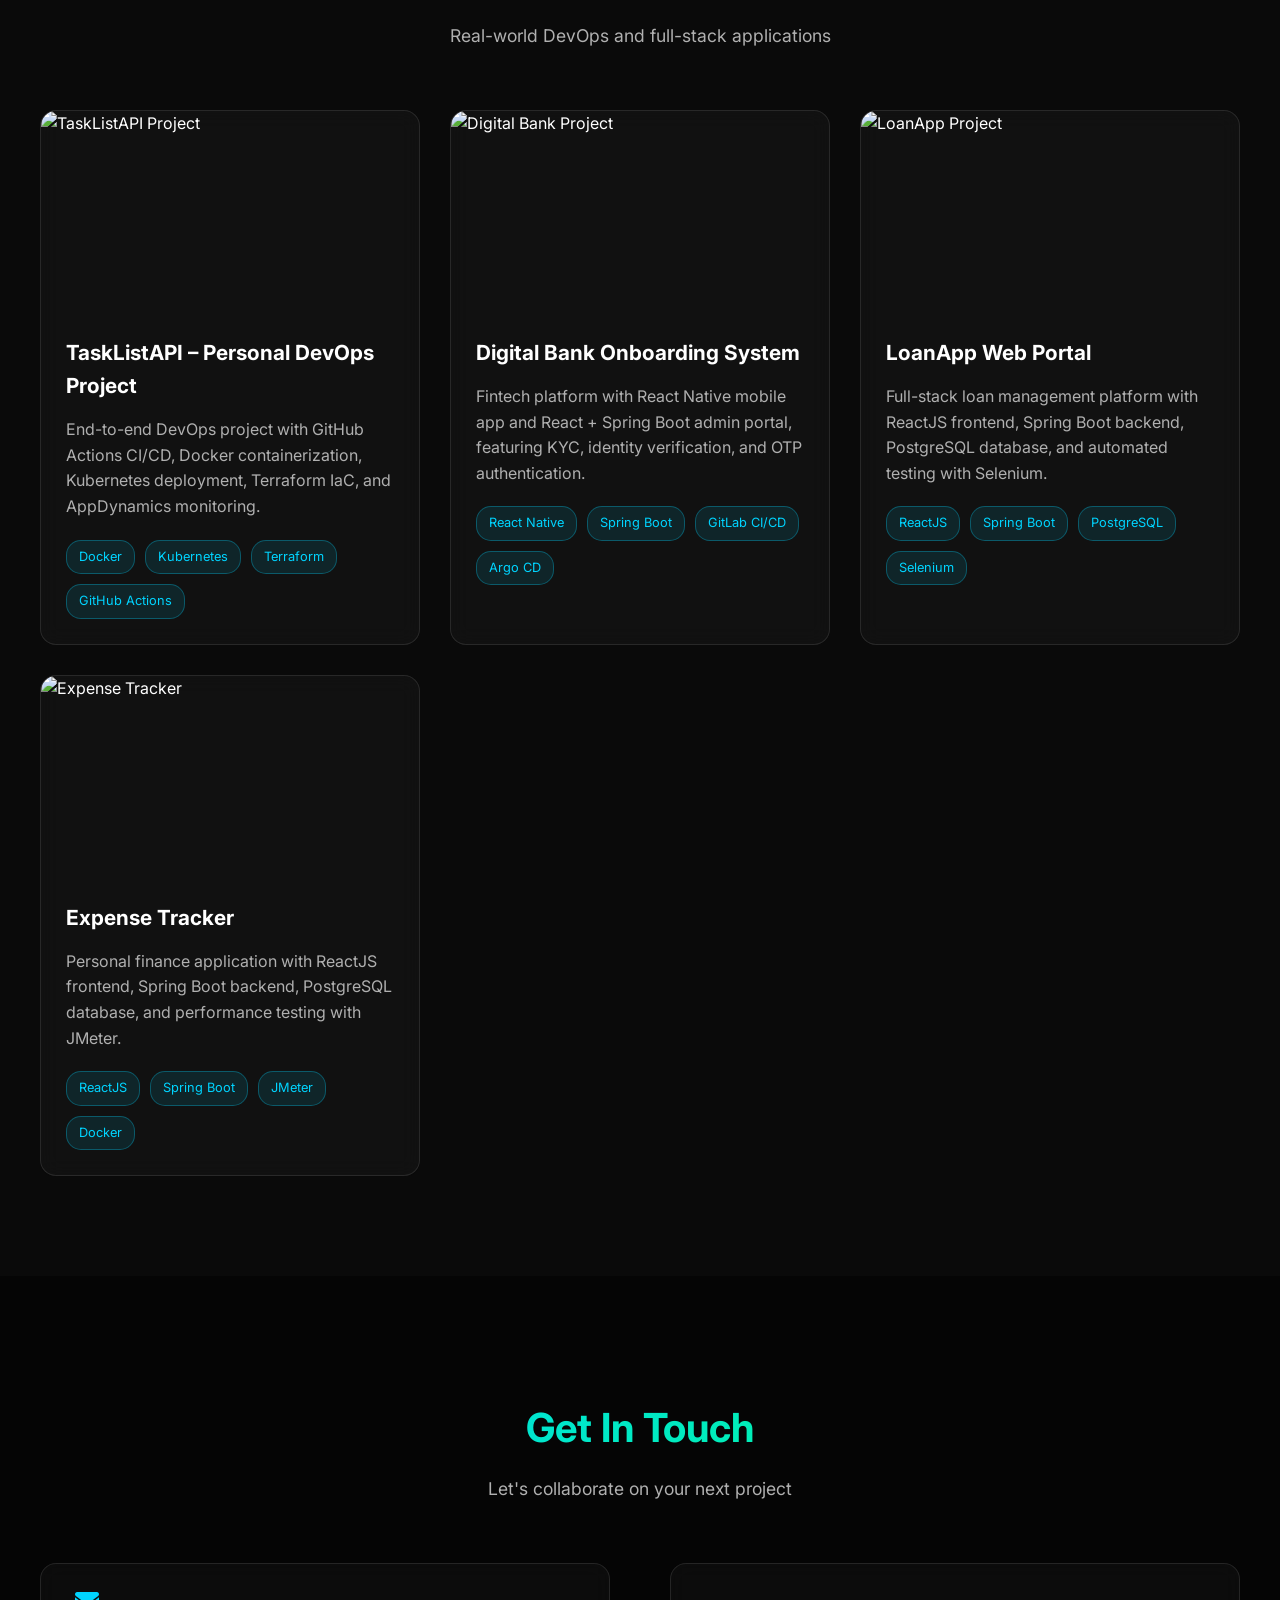
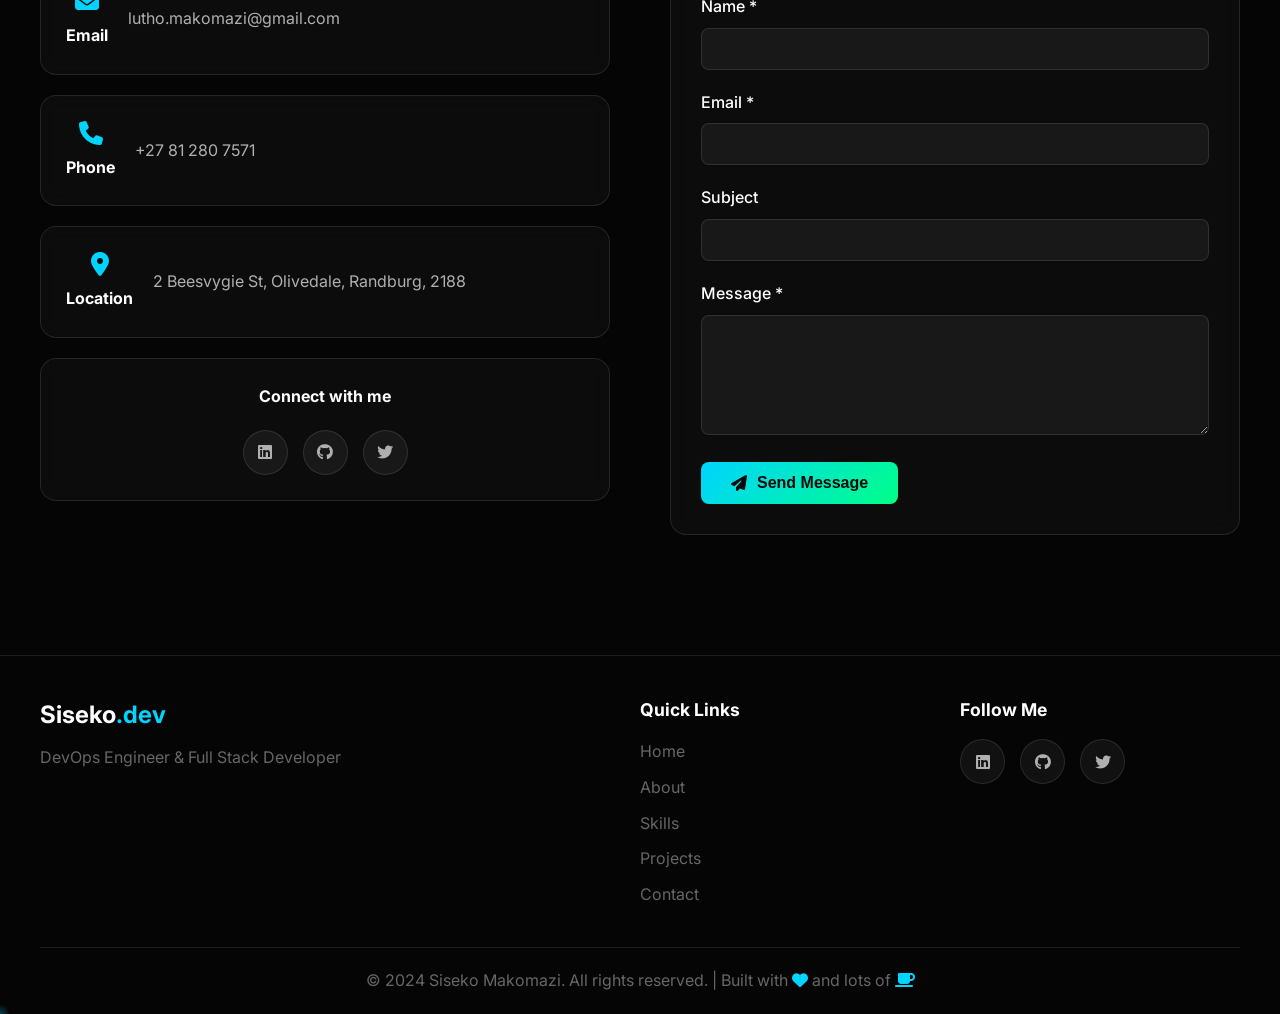
==== commit 10b966a5: "Revert to using professional image for social media previews" ====
--- a/index.html
+++ b/index.html
@@ -17,10 +17,10 @@
   <meta property="og:url" content="https://slmakomazi.github.io/MyOfficialPortfolio/">
   <meta property="og:title" content="Siseko Makomazi - DevOps Engineer & Full Stack Developer">
   <meta property="og:description" content="Junior DevOps Engineer and Full Stack Developer specializing in cloud technologies, CI/CD pipelines, containerization, and modern web development. Passionate about automation and scalable solutions.">
-  <meta property="og:image" content="https://slmakomazi.github.io/MyOfficialPortfolio/preview-image.jpg">
+  <meta property="og:image" content="https://slmakomazi.github.io/MyOfficialPortfolio/professionalImage.jpeg">
   <meta property="og:image:width" content="1200">
   <meta property="og:image:height" content="630">
-  <meta property="og:image:alt" content="Siseko Makomazi - Professional DevOps Engineer with styled portfolio preview">
+  <meta property="og:image:alt" content="Siseko Makomazi - Professional Headshot">
   <meta property="og:site_name" content="Siseko Makomazi Portfolio">
   <meta property="og:locale" content="en_US">
   
@@ -28,7 +28,7 @@
   <meta property="og:site_name" content="Siseko Makomazi Portfolio">
   <meta name="title" content="Siseko Makomazi - DevOps Engineer & Full Stack Developer">
   <meta name="description" content="Junior DevOps Engineer and Full Stack Developer specializing in cloud technologies, CI/CD pipelines, containerization, and modern web development. Passionate about automation and scalable solutions.">
-  <meta itemprop="image" content="https://slmakomazi.github.io/MyOfficialPortfolio/preview-image.jpg">
+  <meta itemprop="image" content="https://slmakomazi.github.io/MyOfficialPortfolio/professionalImage.jpeg">
   <meta itemprop="name" content="Siseko Makomazi - DevOps Engineer & Full Stack Developer">
   <meta itemprop="description" content="Junior DevOps Engineer and Full Stack Developer specializing in cloud technologies, CI/CD pipelines, containerization, and modern web development.">
   
@@ -37,8 +37,8 @@
   <meta property="twitter:url" content="https://slmakomazi.github.io/MyOfficialPortfolio/">
   <meta property="twitter:title" content="Siseko Makomazi - DevOps Engineer & Full Stack Developer">
   <meta property="twitter:description" content="Junior DevOps Engineer and Full Stack Developer specializing in cloud technologies, CI/CD pipelines, containerization, and modern web development.">
-  <meta property="twitter:image" content="https://slmakomazi.github.io/MyOfficialPortfolio/preview-image.jpg">
-  <meta property="twitter:image:alt" content="Siseko Makomazi - Professional DevOps Engineer with styled portfolio preview">
+  <meta property="twitter:image" content="https://slmakomazi.github.io/MyOfficialPortfolio/professionalImage.jpeg">
+  <meta property="twitter:image:alt" content="Siseko Makomazi - Professional Headshot">
   
   <!-- LinkedIn -->
   <meta property="linkedin:owner" content="siseko-makomazi">
@@ -52,7 +52,7 @@
     "jobTitle": "Junior DevOps Engineer & Full Stack Developer",
     "description": "Junior DevOps Engineer and Full Stack Developer specializing in cloud technologies, CI/CD pipelines, containerization, and modern web development. Passionate about automation and scalable solutions.",
     "url": "https://slmakomazi.github.io/MyOfficialPortfolio/",
-    "image": "https://slmakomazi.github.io/MyOfficialPortfolio/preview-image.jpg",
+    "image": "https://slmakomazi.github.io/MyOfficialPortfolio/professionalImage.jpeg",
     "sameAs": [
       "https://linkedin.com/in/siseko-makomazi",
       "https://github.com/SLMakomazi"
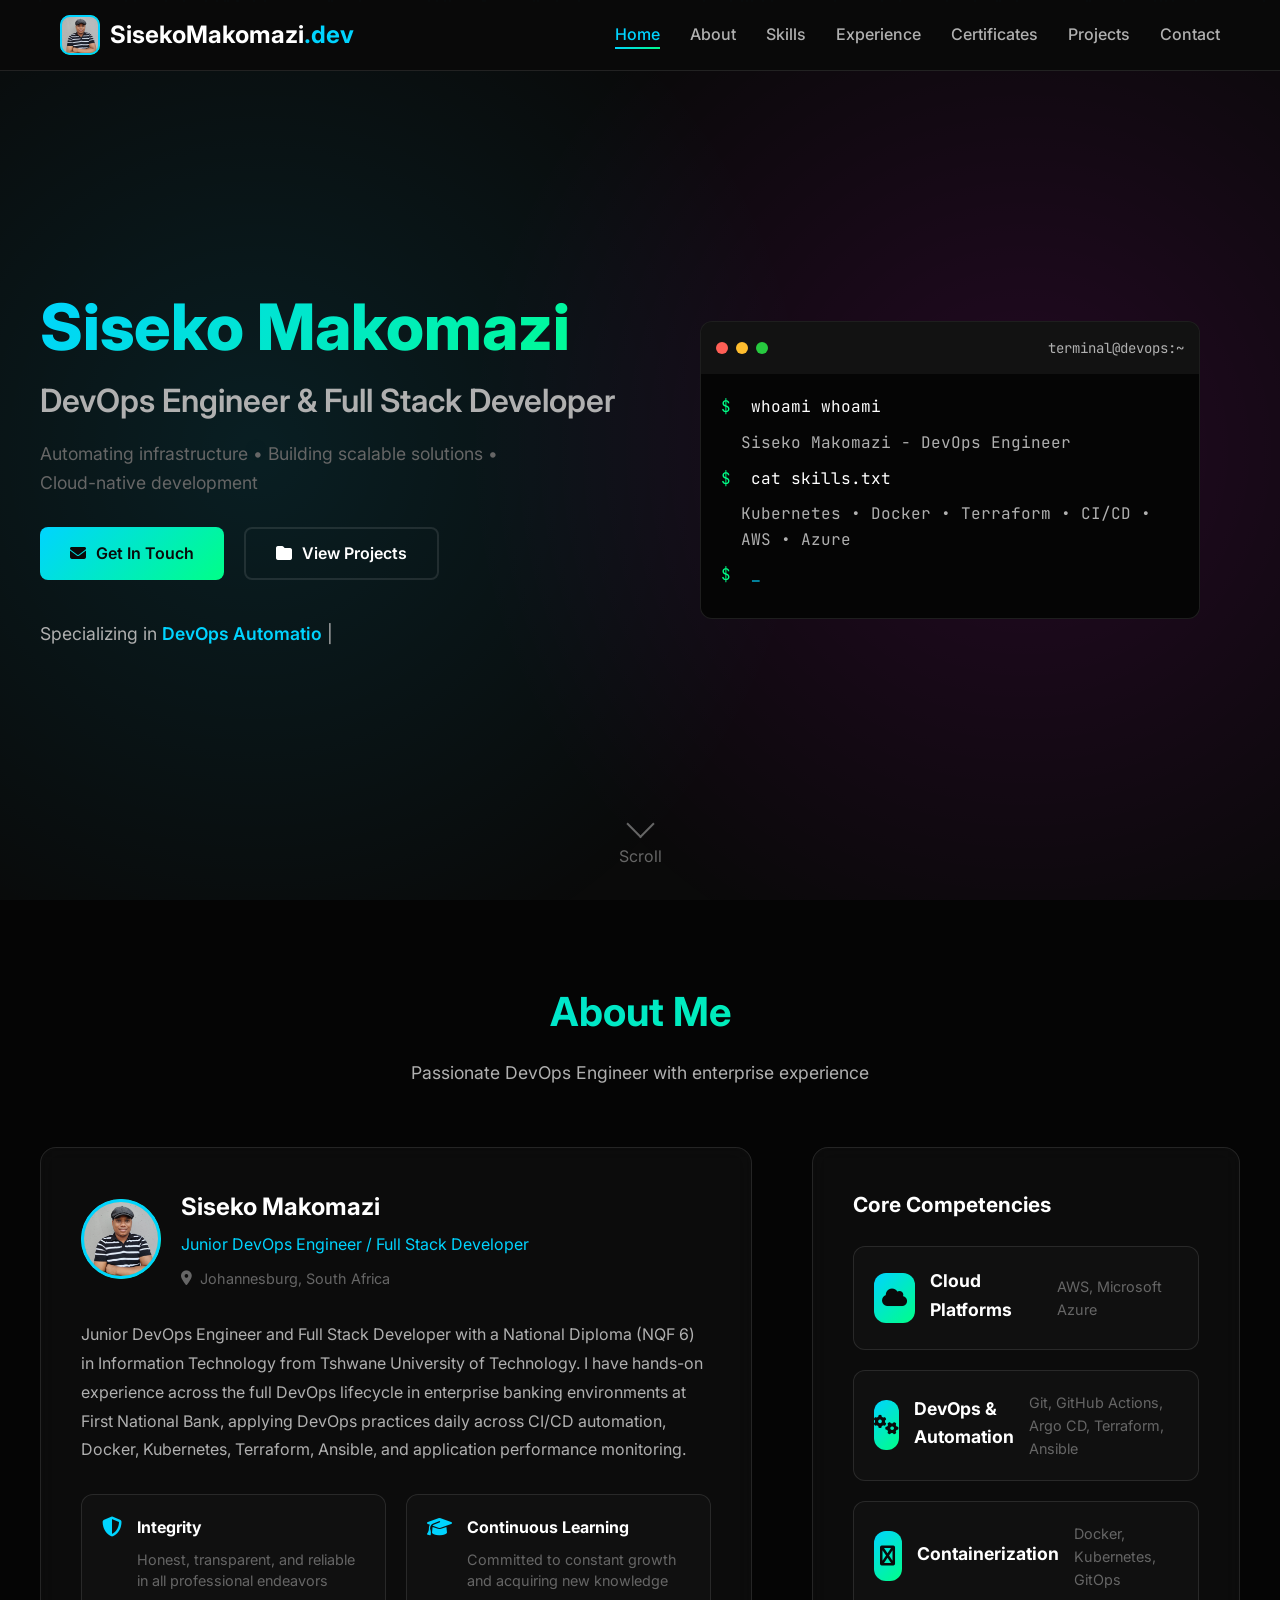
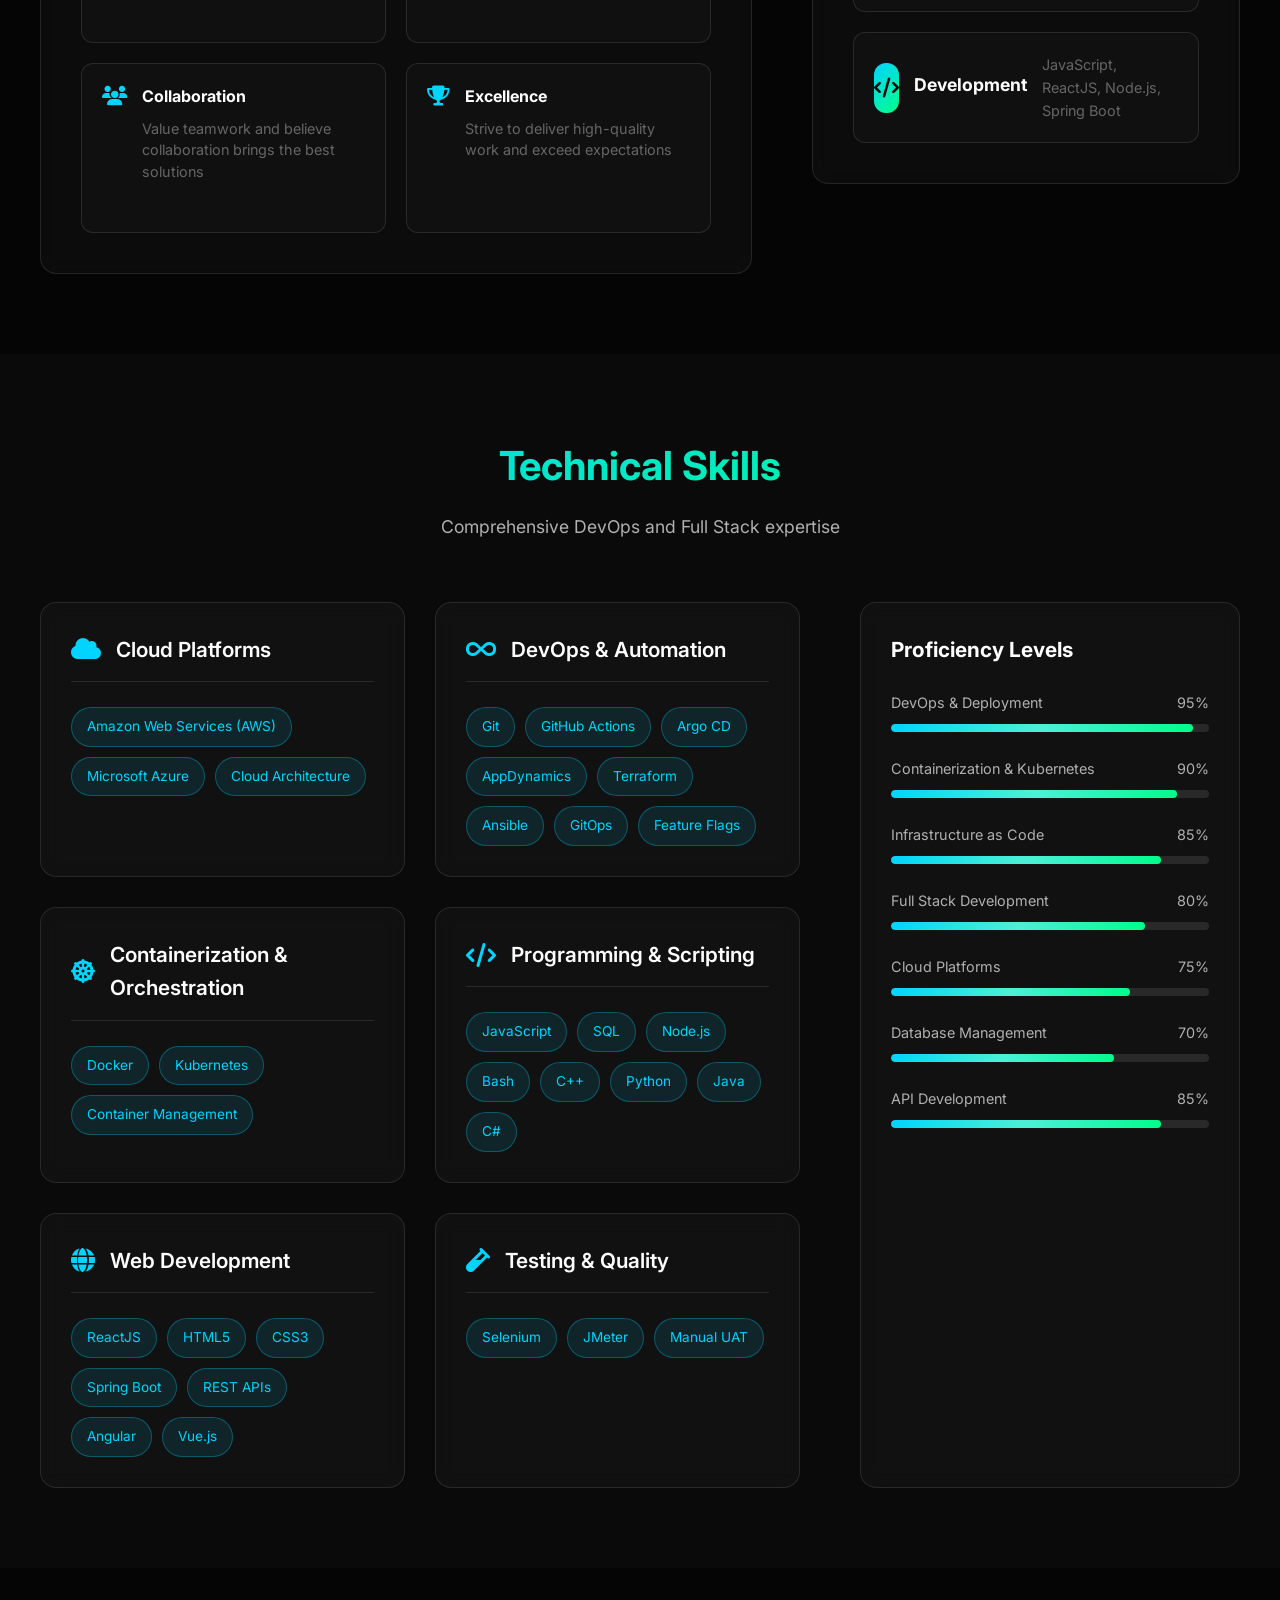
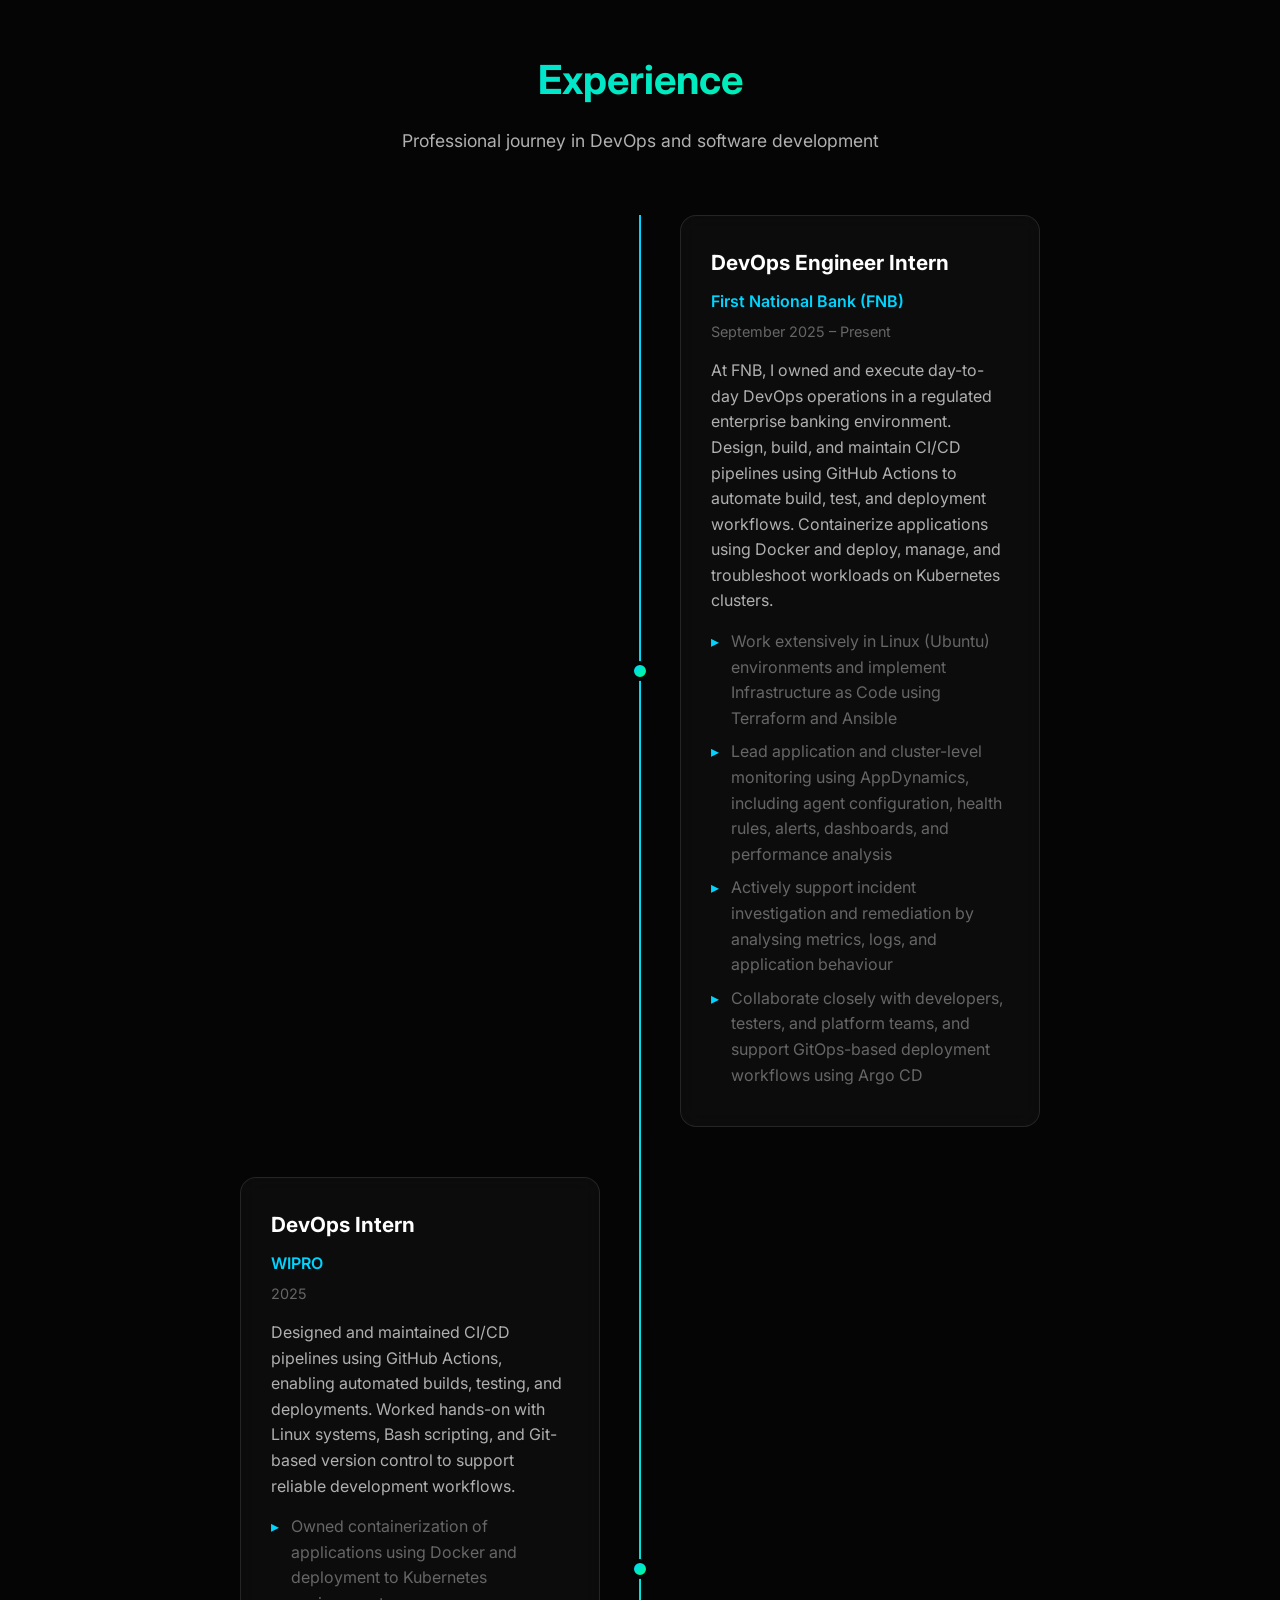
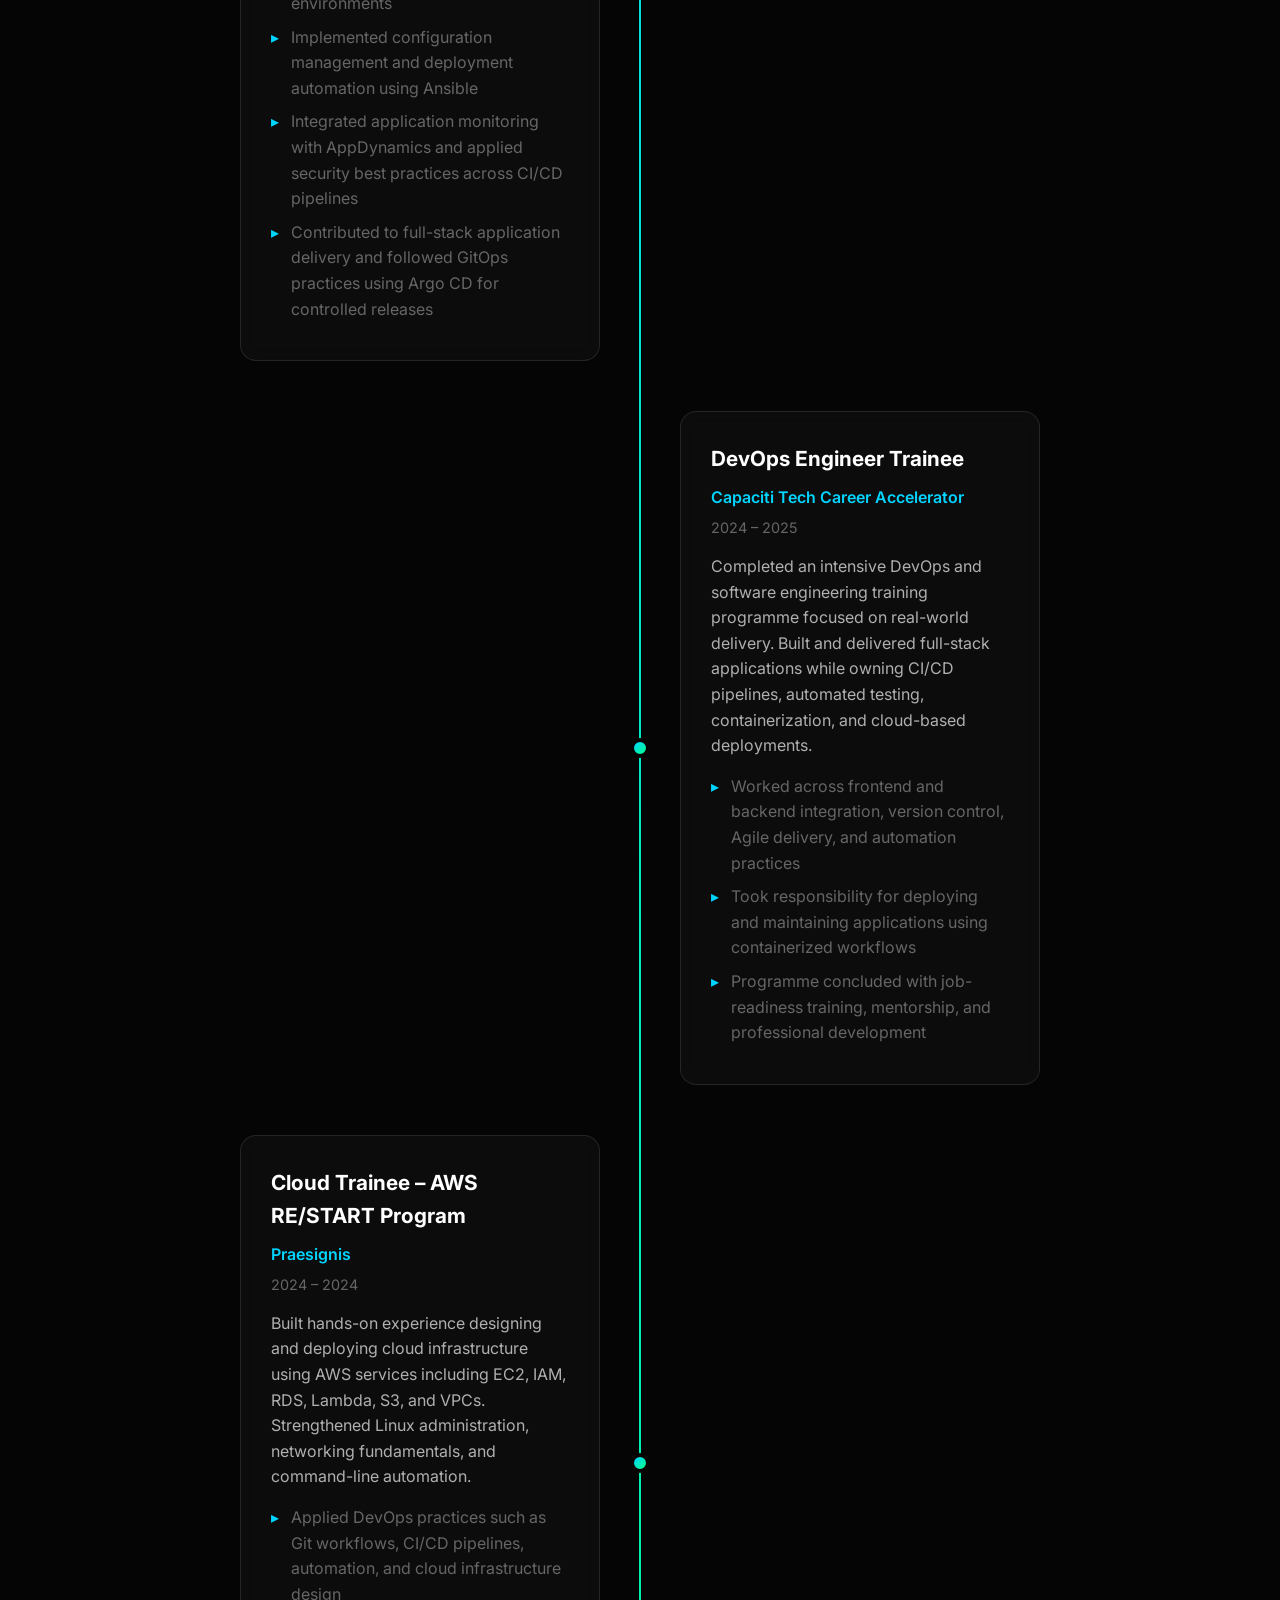
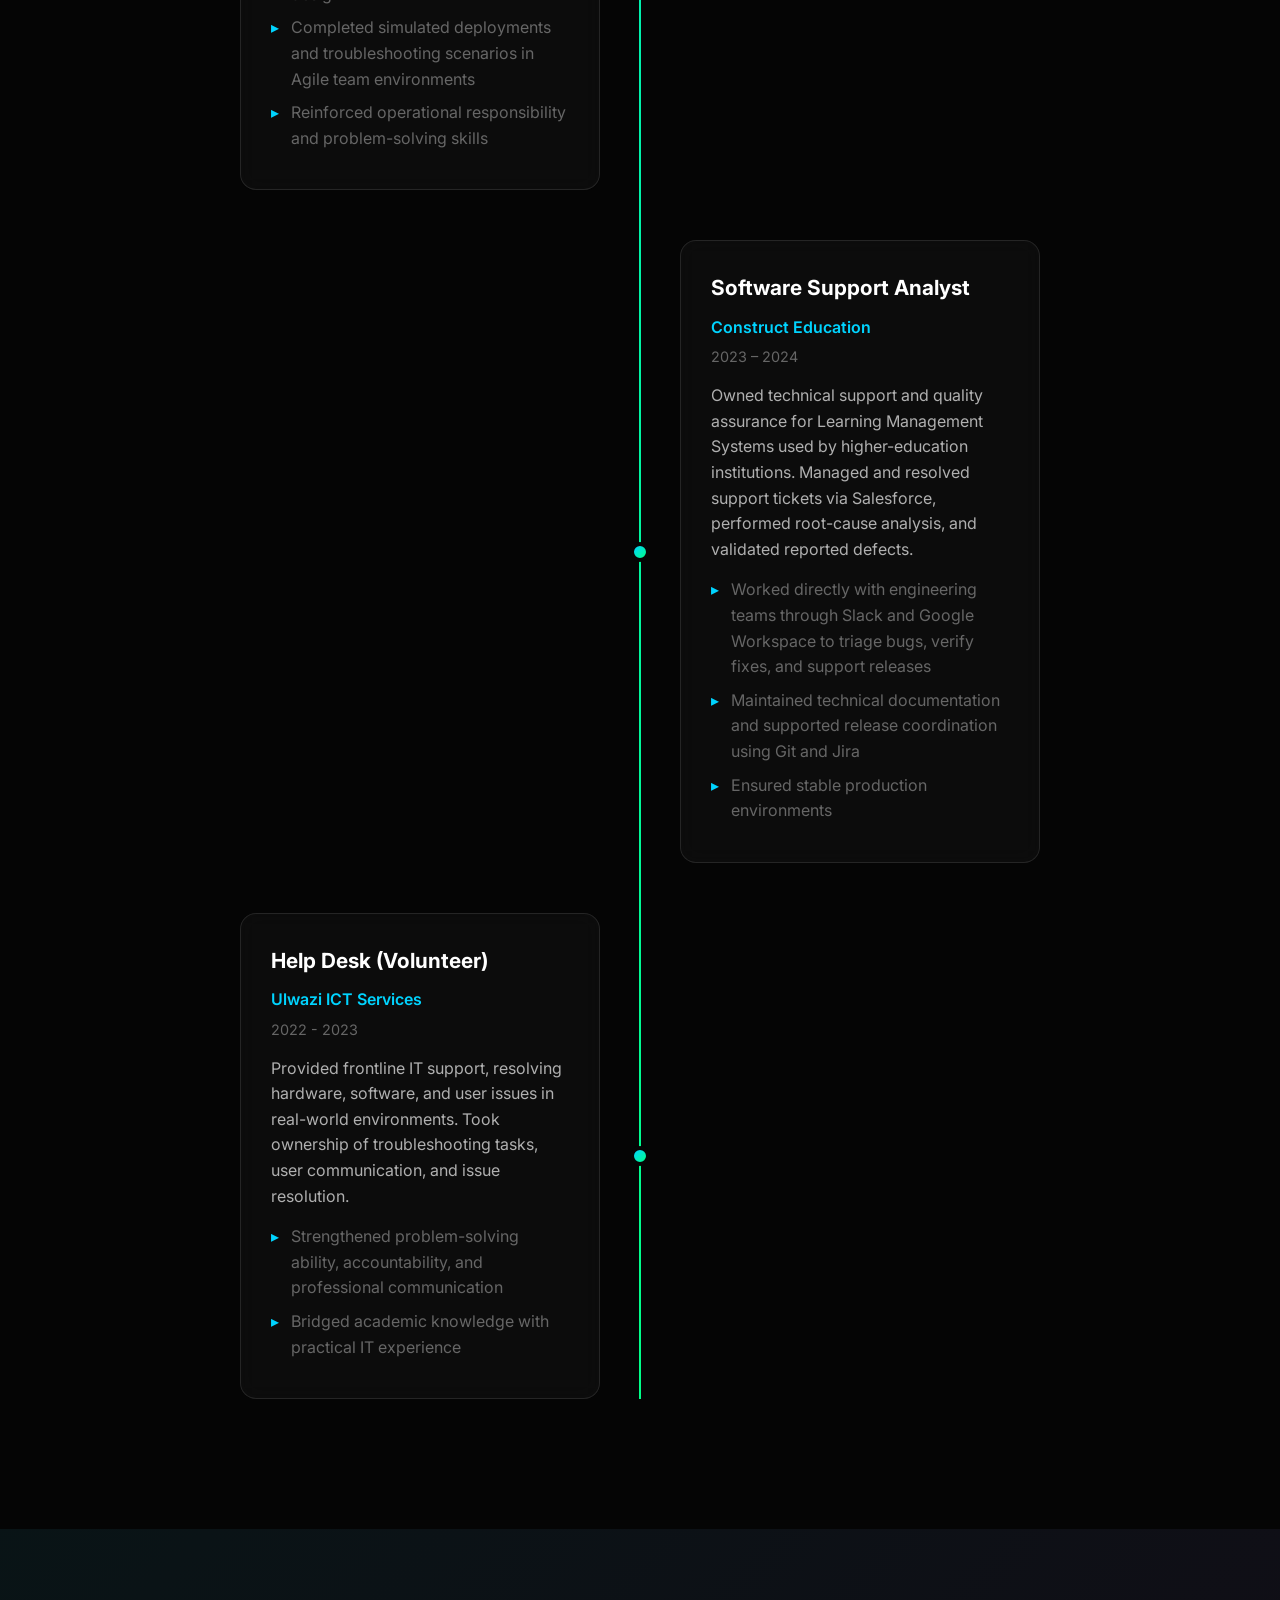
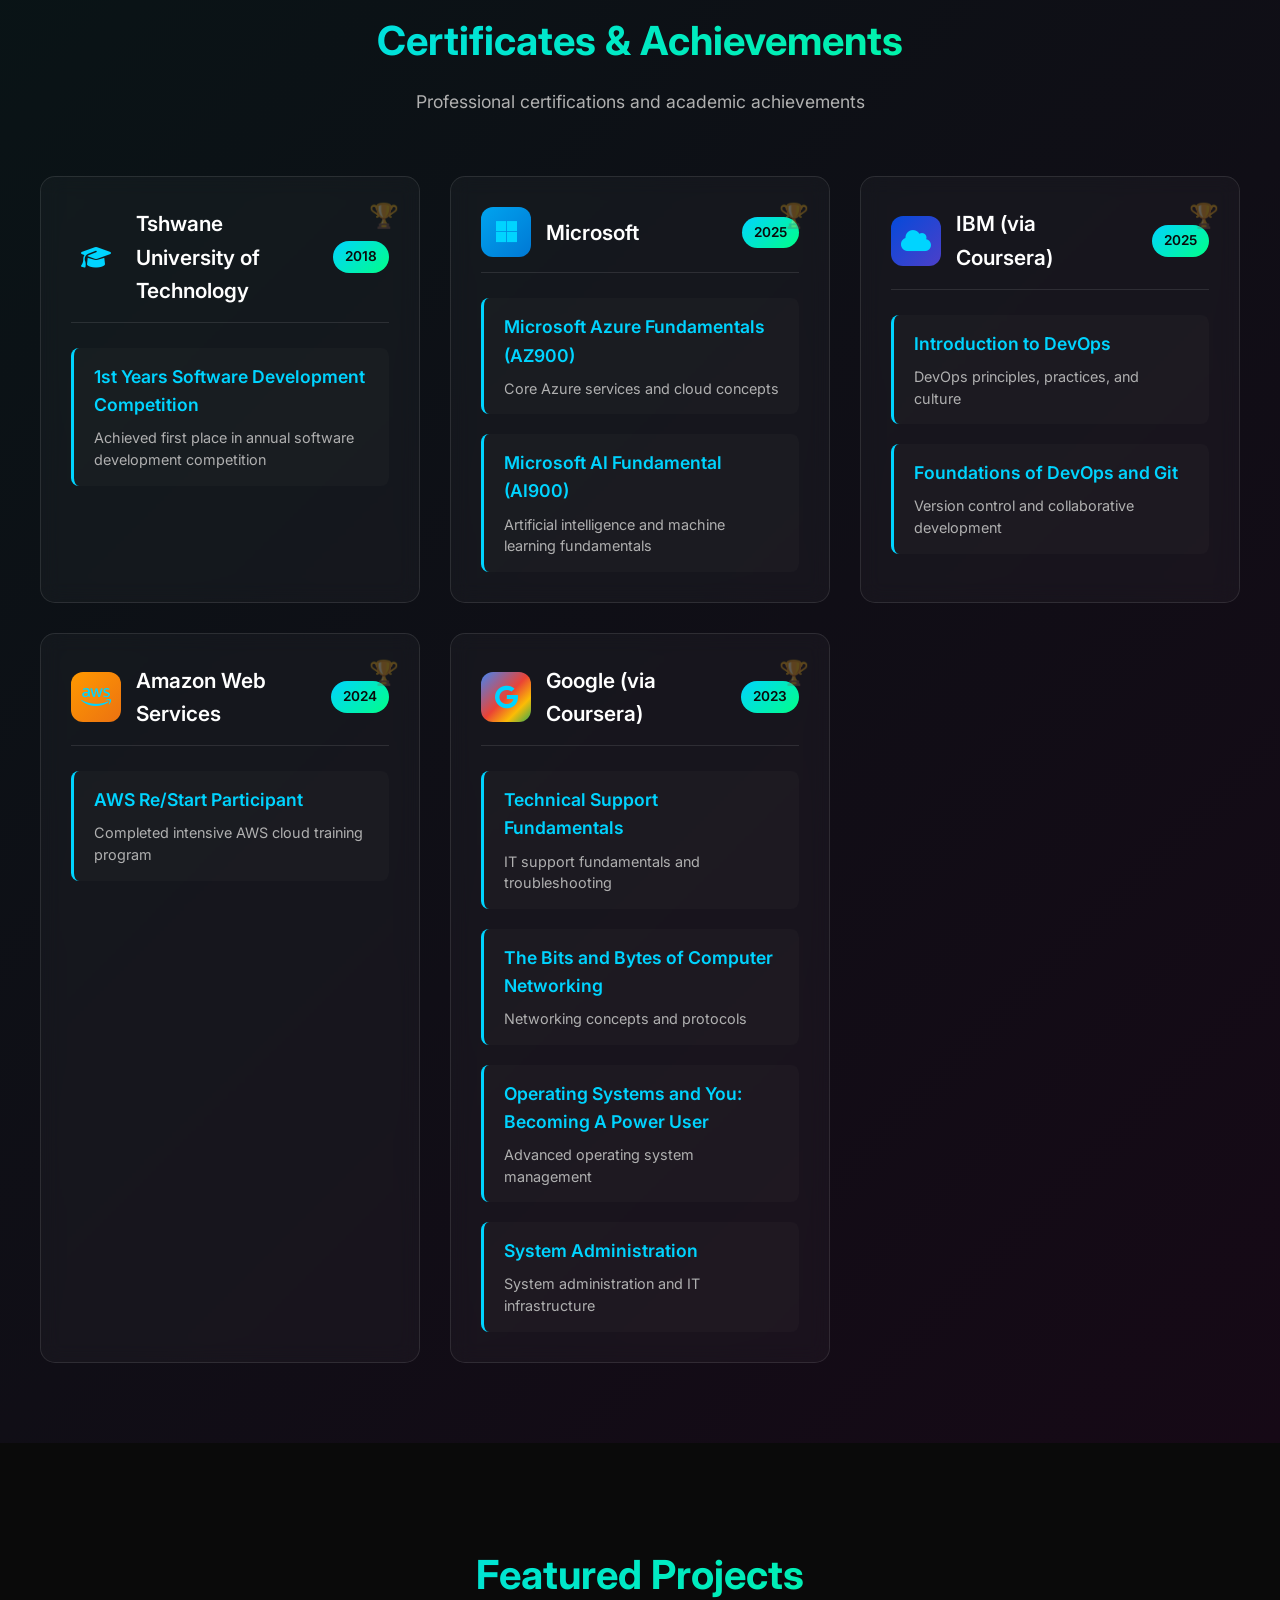
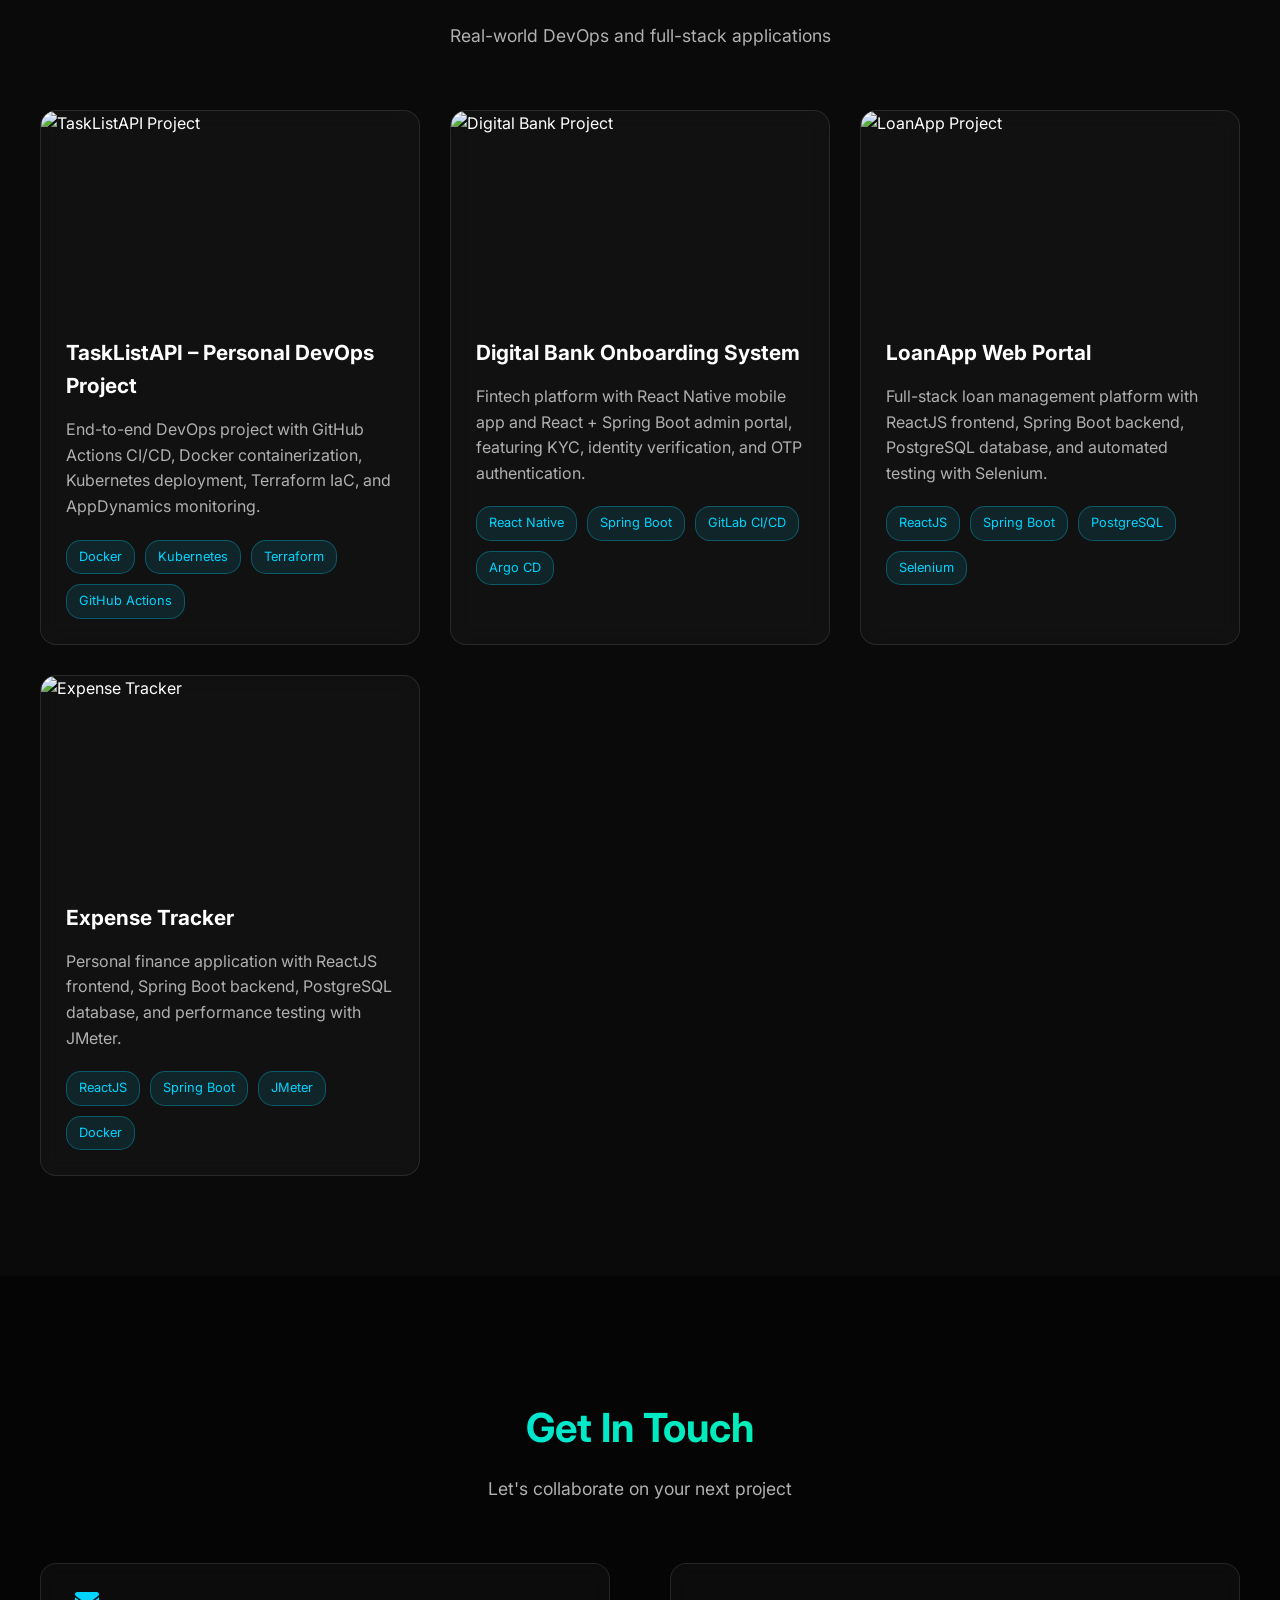
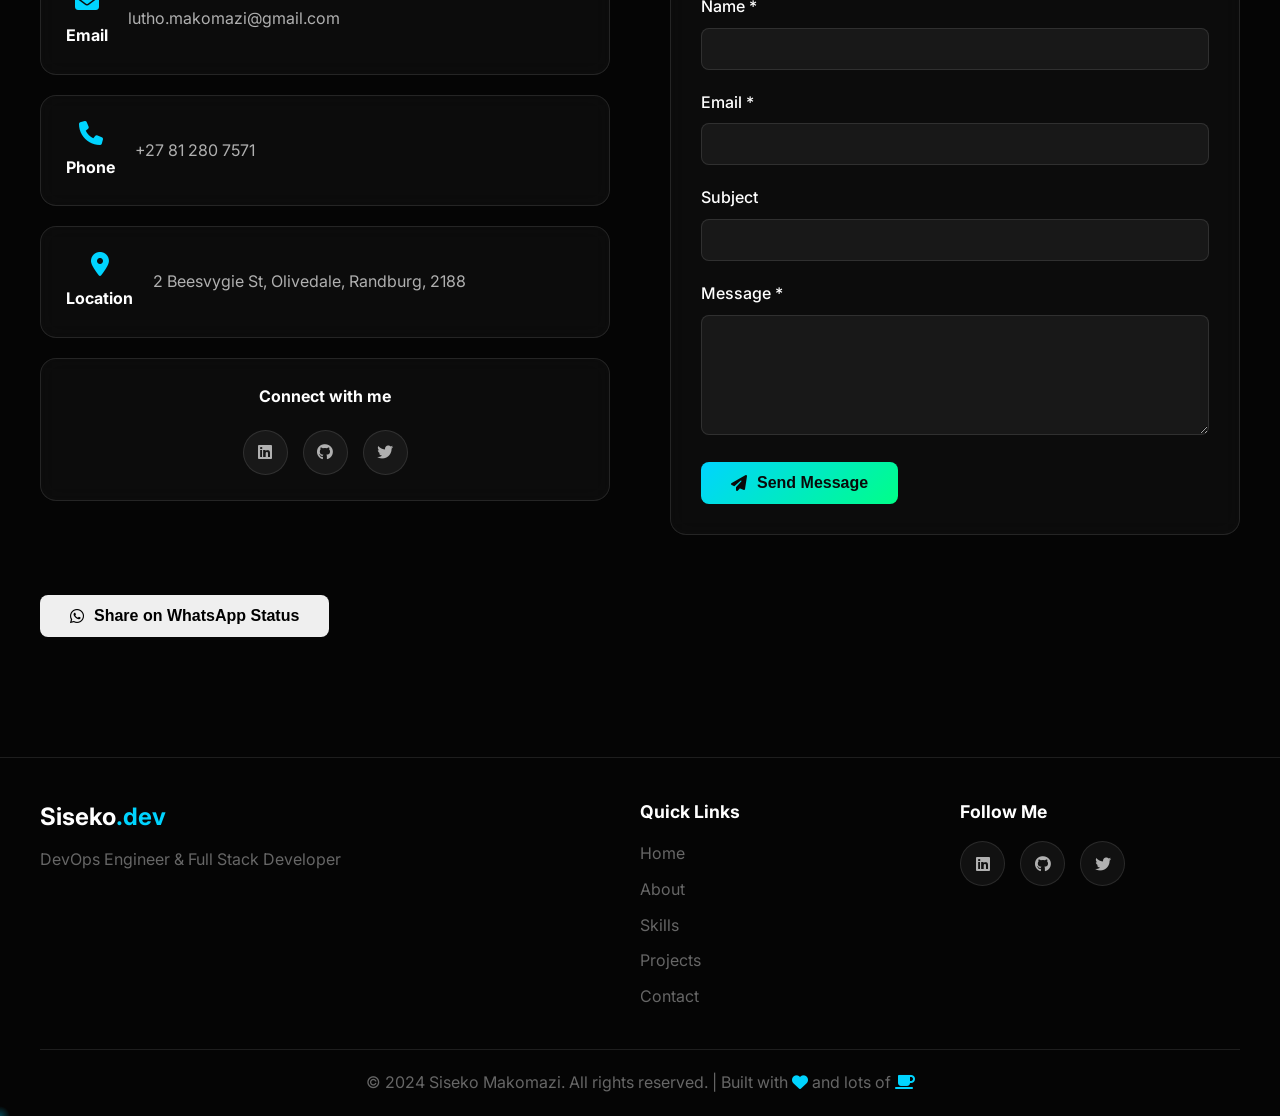
==== commit 87406869: "Add WhatsApp status sharing optimizations and share button" ====
--- a/index.html
+++ b/index.html
@@ -31,6 +31,20 @@
   <meta itemprop="image" content="https://slmakomazi.github.io/MyOfficialPortfolio/professionalImage.jpeg">
   <meta itemprop="name" content="Siseko Makomazi - DevOps Engineer & Full Stack Developer">
   <meta itemprop="description" content="Junior DevOps Engineer and Full Stack Developer specializing in cloud technologies, CI/CD pipelines, containerization, and modern web development.">
+  
+  <!-- WhatsApp Status Optimization -->
+  <meta property="og:image:type" content="image/jpeg">
+  <meta property="og:image:secure_url" content="https://slmakomazi.github.io/MyOfficialPortfolio/professionalImage.jpeg">
+  <meta property="og:image:alt" content="Siseko Makomazi Professional Portfolio">
+  <meta name="twitter:image:src" content="https://slmakomazi.github.io/MyOfficialPortfolio/professionalImage.jpeg">
+  <meta name="twitter:image:width" content="1200">
+  <meta name="twitter:image:height" content="630">
+  
+  <!-- Additional WhatsApp Meta -->
+  <meta name="whatsapp:url" content="https://slmakomazi.github.io/MyOfficialPortfolio/">
+  <meta name="whatsapp:title" content="Siseko Makomazi - DevOps Engineer">
+  <meta name="whatsapp:description" content="Junior DevOps Engineer specializing in cloud technologies and automation">
+  <meta name="whatsapp:image" content="https://slmakomazi.github.io/MyOfficialPortfolio/professionalImage.jpeg">
   
   <!-- Twitter -->
   <meta property="twitter:card" content="summary_large_image">
--- a/style.css
+++ b/style.css
@@ -1734,8 +1734,34 @@
   }
   
   .btn-primary {
-    padding: 12px 20px;
-    font-size: 0.9rem;
+    padding: 12px 30px;
+    font-size: 16px;
+  }
+  
+  .btn-whatsapp {
+    background: linear-gradient(135deg, #25D366 0%, #128C7E 100%);
+    color: white;
+    border: none;
+    border-radius: 8px;
+    font-weight: 600;
+    text-decoration: none;
+    display: inline-flex;
+    align-items: center;
+    gap: 10px;
+    transition: all 0.3s ease;
+    cursor: pointer;
+    font-size: 16px;
+    padding: 12px 30px;
+  }
+  
+  .btn-whatsapp:hover {
+    transform: translateY(-2px);
+    box-shadow: 0 10px 30px rgba(37, 211, 102, 0.3);
+  }
+  
+  .whatsapp-share {
+    text-align: center;
+    margin-top: 20px;
   }
   
   /* Footer */
